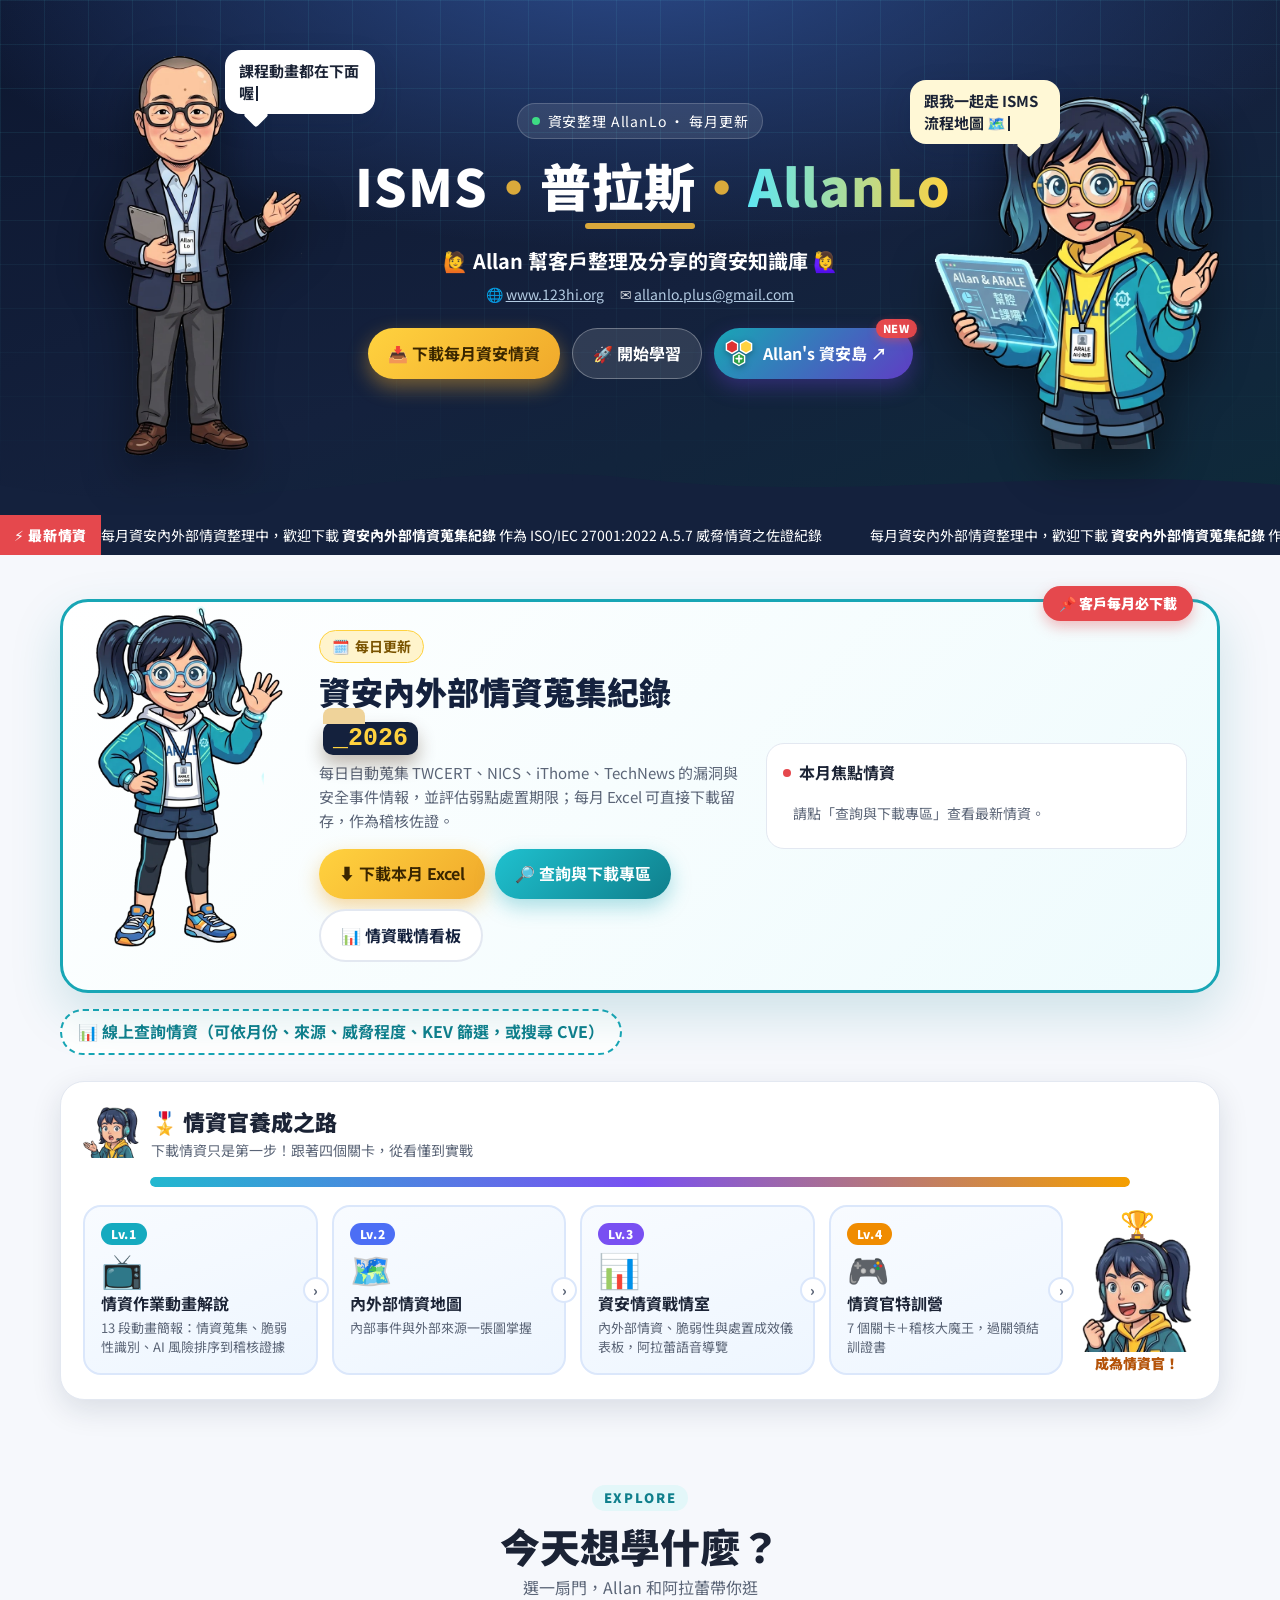
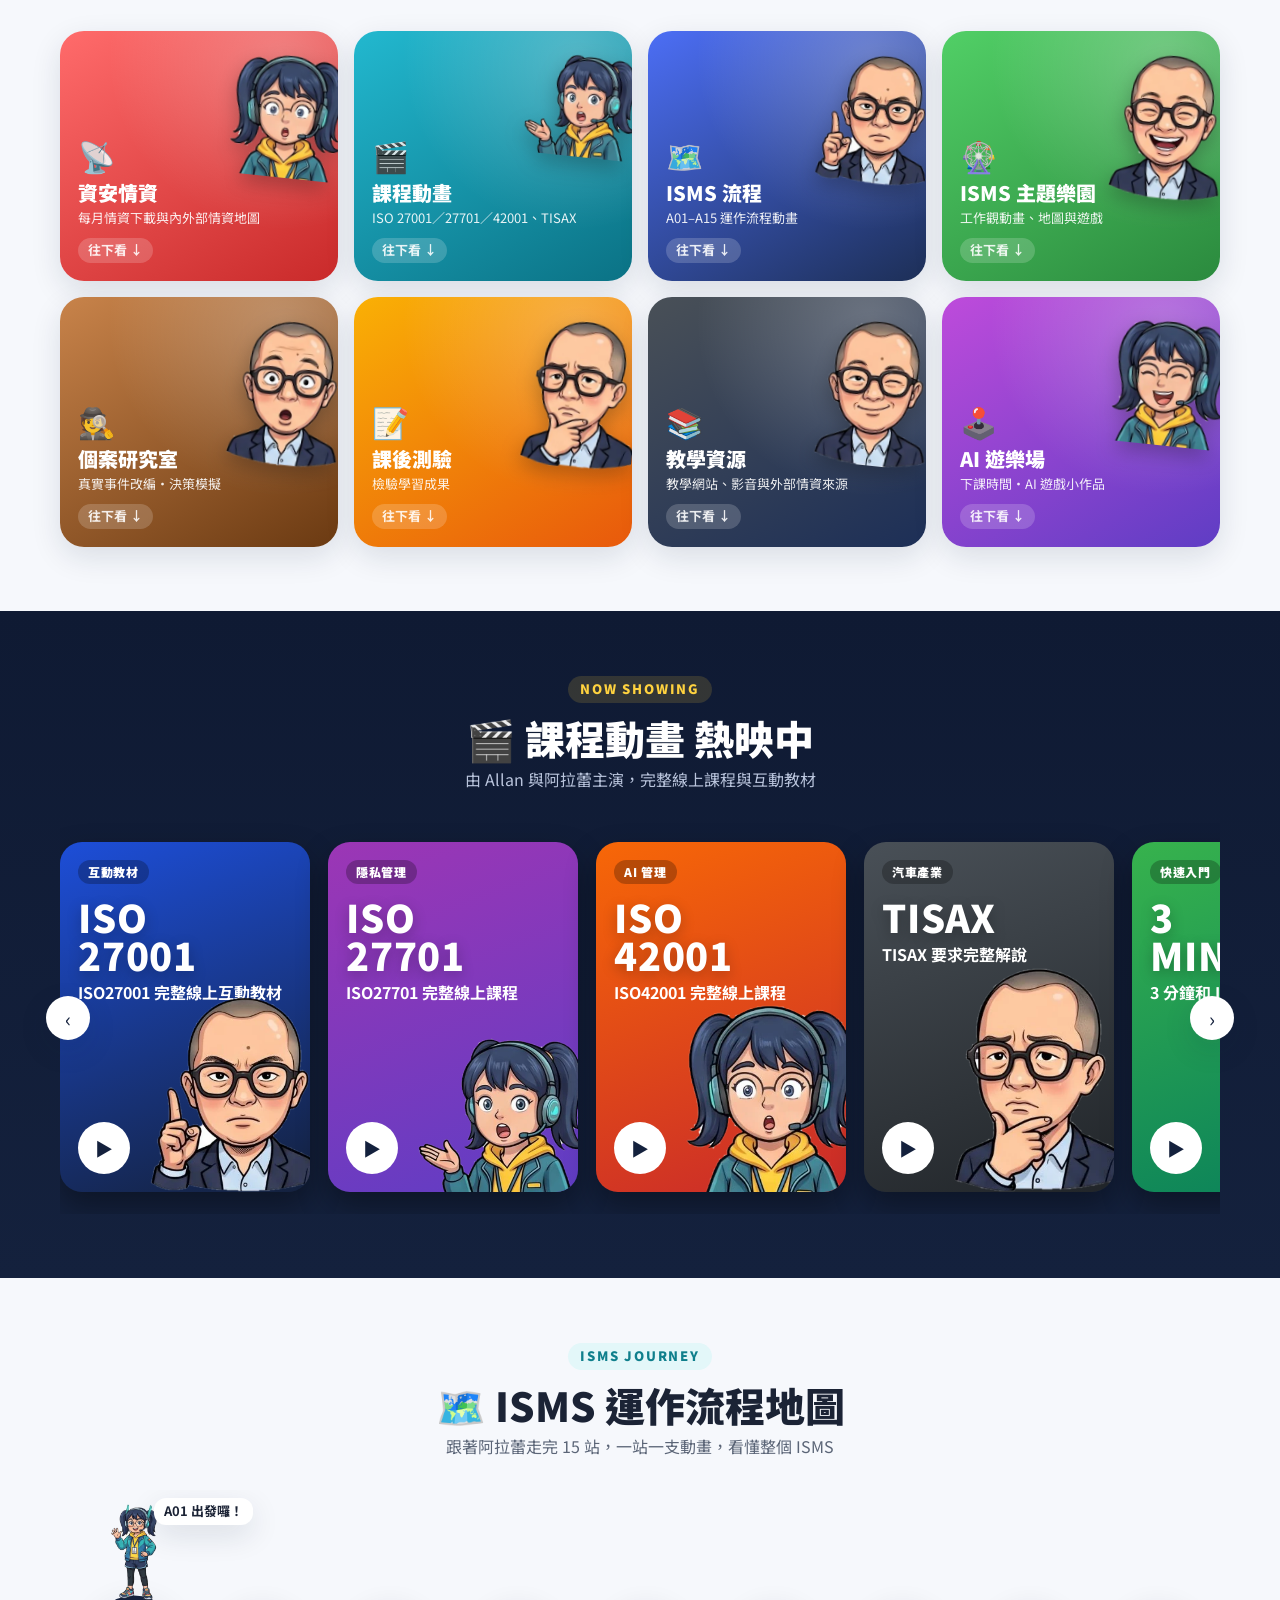
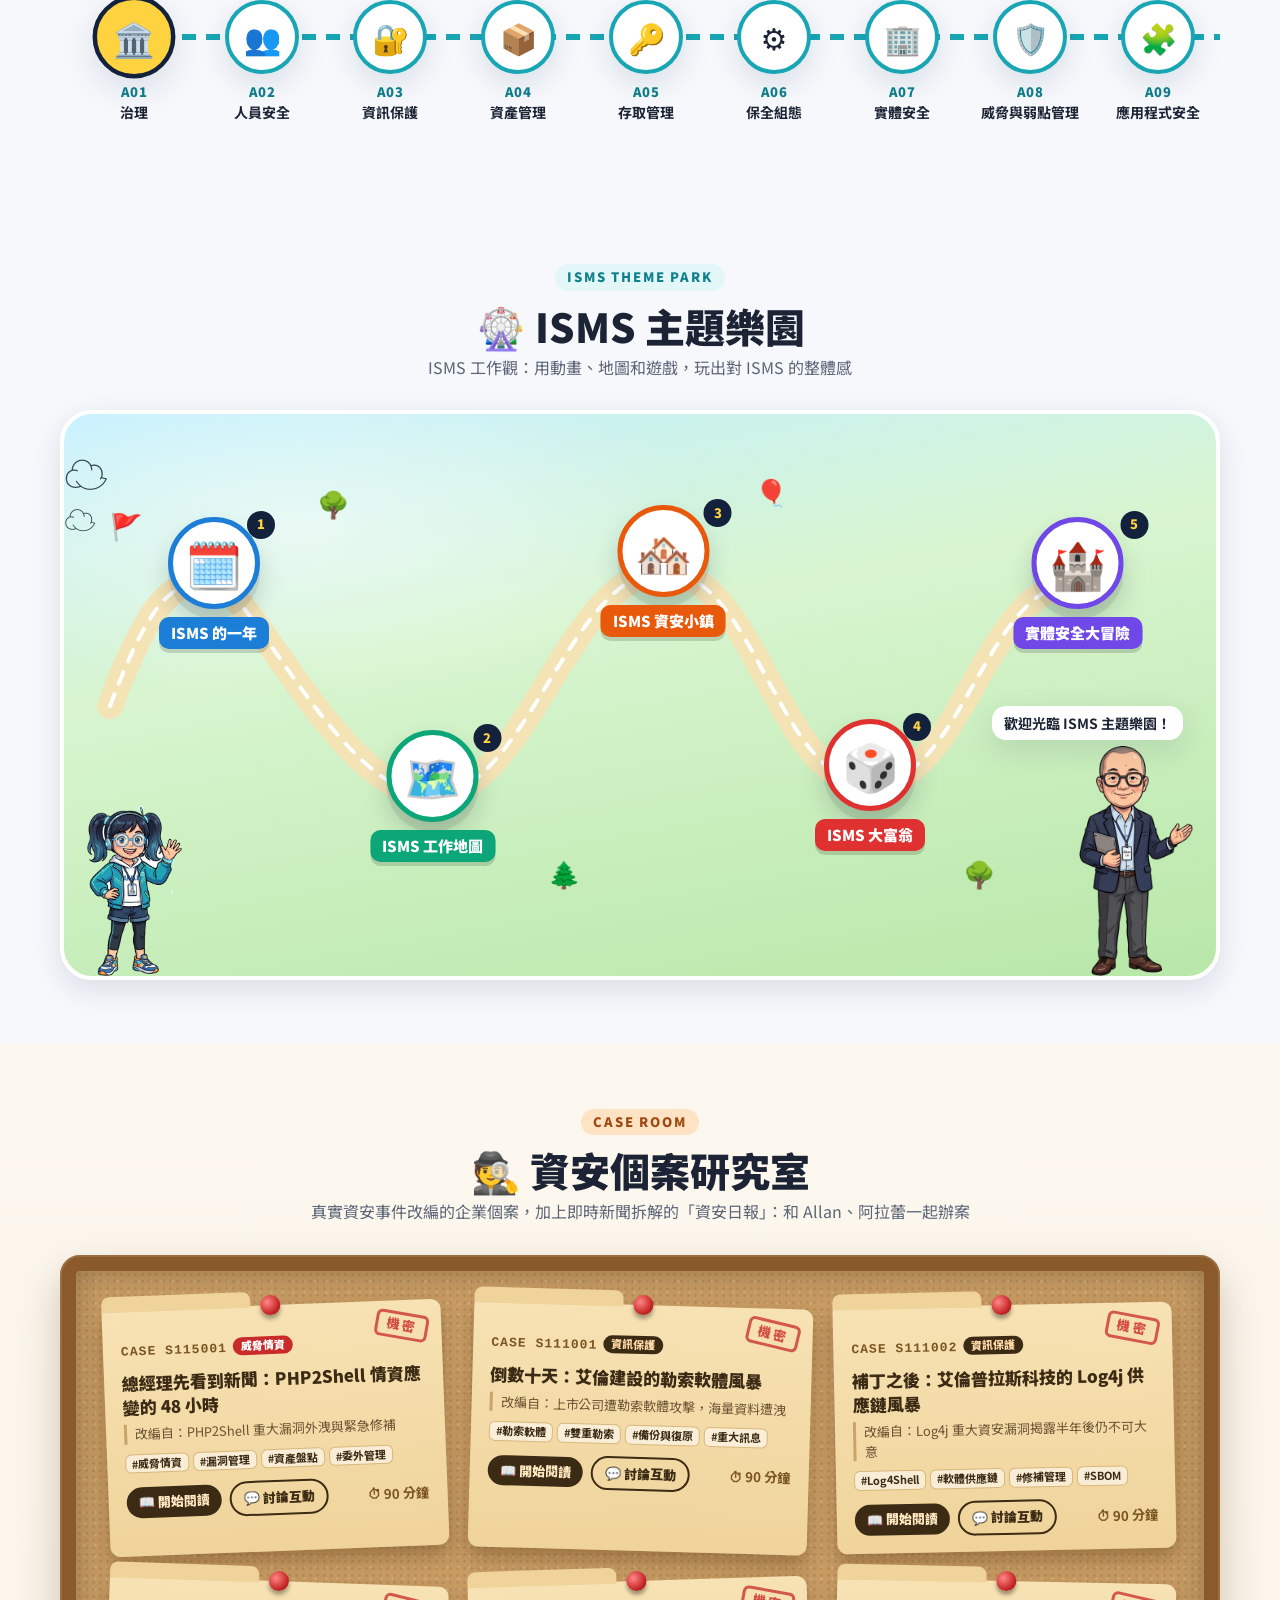
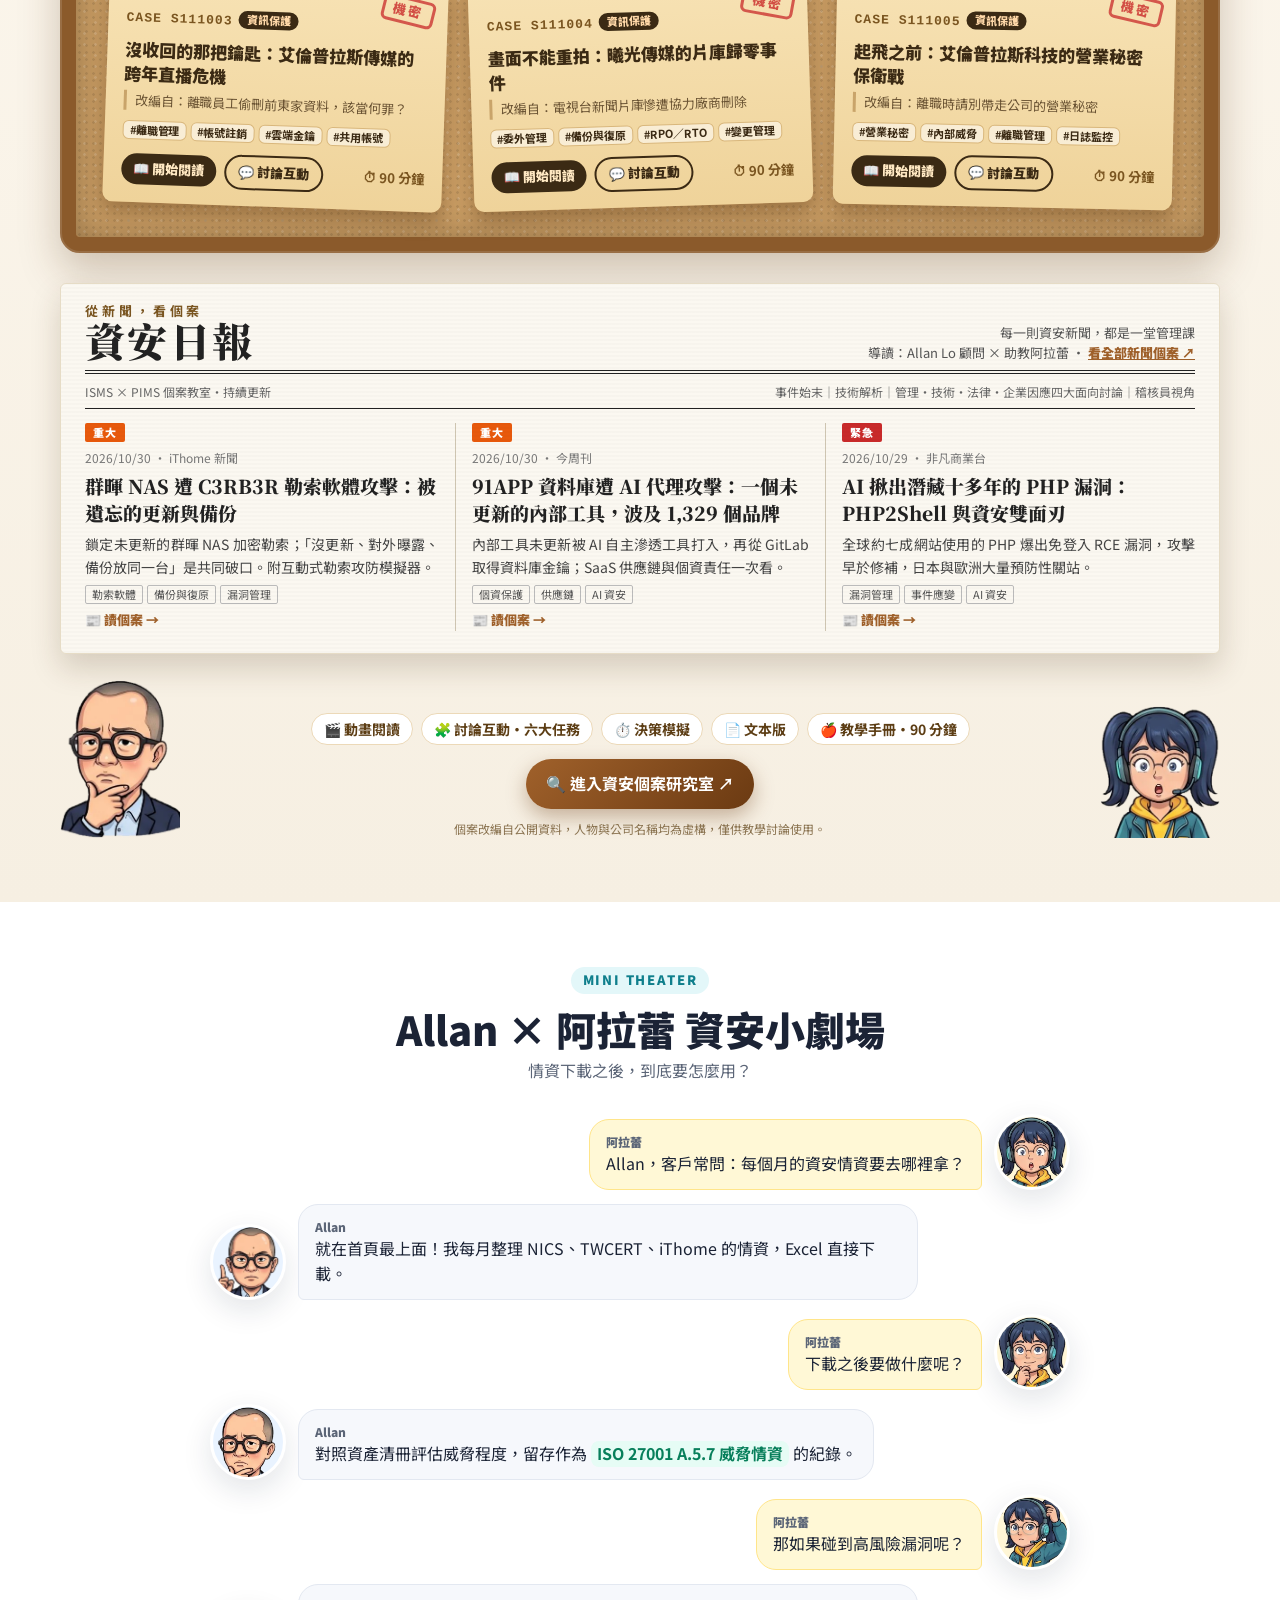
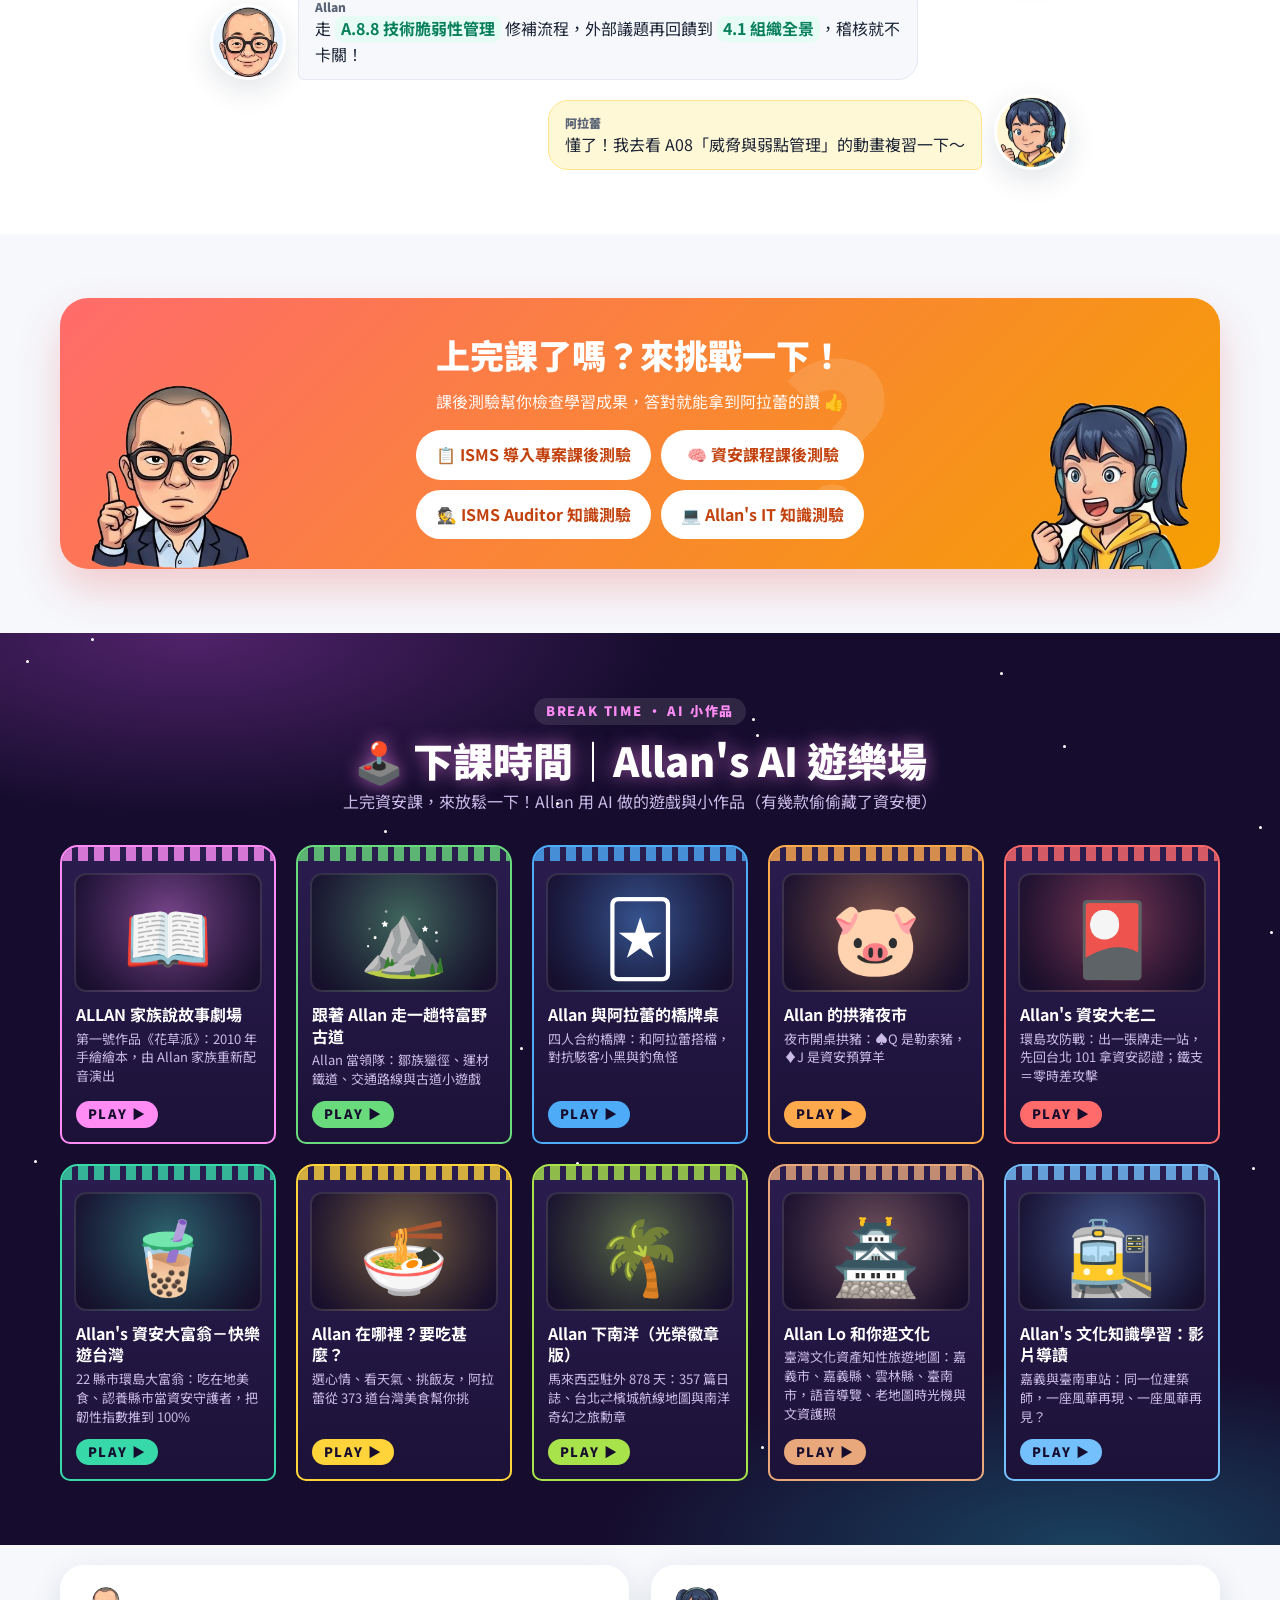
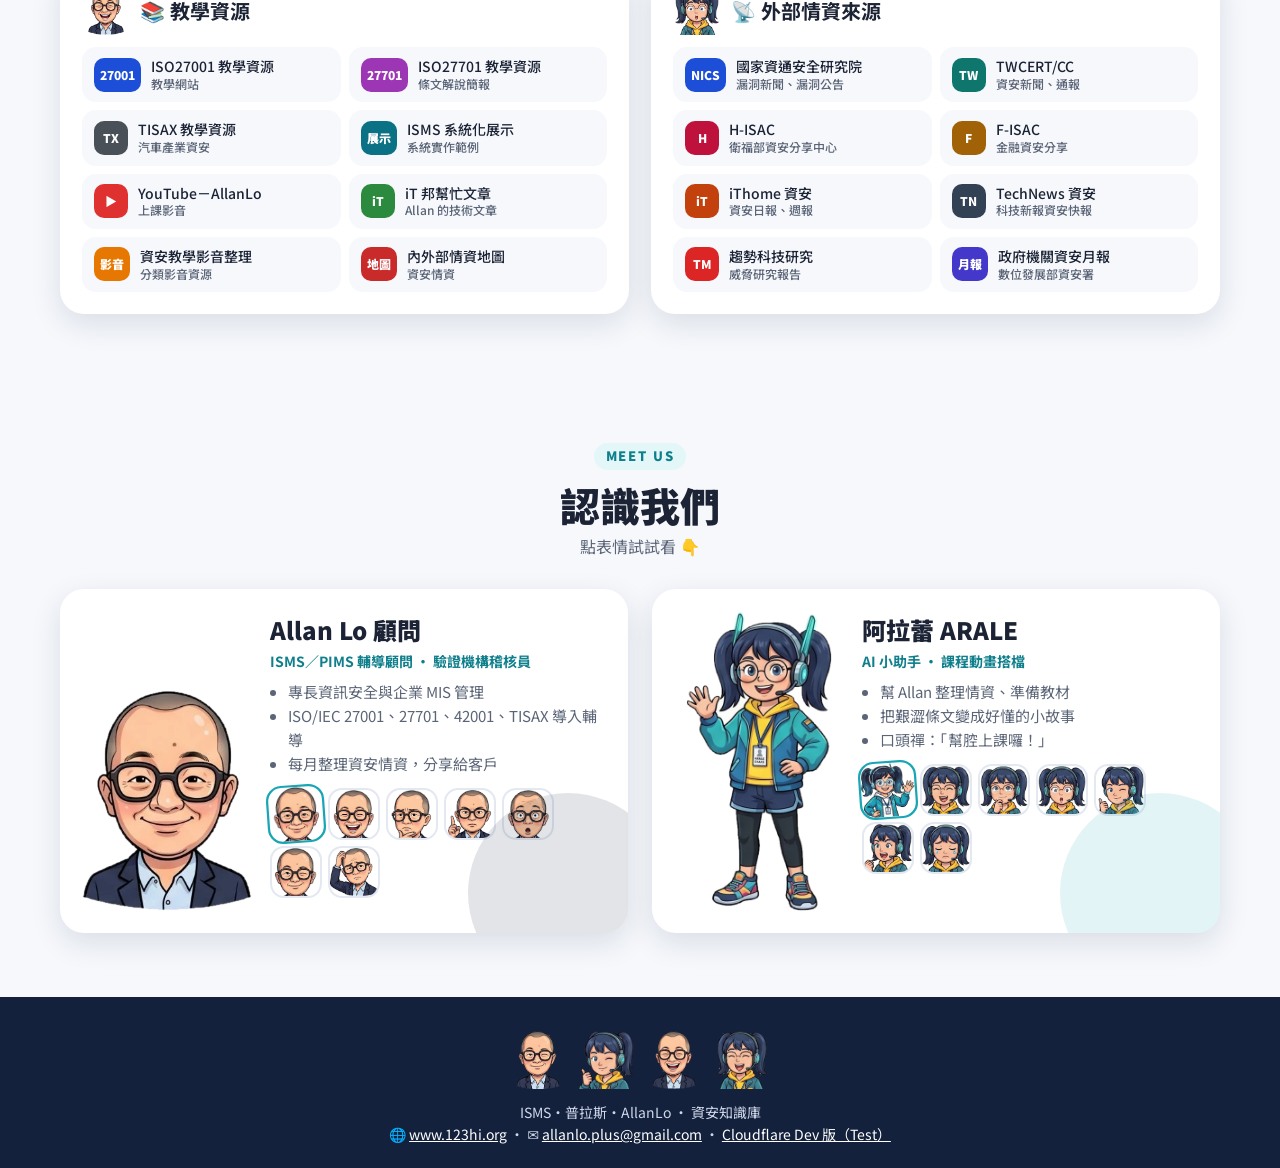
==== index.html @ 0c15dd96 "Switch the main intel download to the current month on the 16th Co-Authored-By: Claude Fable 5.2 <no" ====
<!doctype html>
<html lang="zh-Hant-TW">
<head>
<meta charset="utf-8">
<meta name="viewport" content="width=device-width, initial-scale=1">
<title>ISMS·普拉斯·AllanLo</title>
<meta name="description" content="Allan 幫客戶整理及分享的資安知識庫：每月資安內外部情資、課程動畫、課後測驗與教學資源。">
<base target="_blank">
<link rel="preconnect" href="https://fonts.googleapis.com">
<link rel="preconnect" href="https://fonts.gstatic.com" crossorigin>
<link href="https://fonts.googleapis.com/css2?family=Noto+Sans+TC:wght@400;500;700;900&family=Noto+Serif+TC:wght@700;900&display=swap" rel="stylesheet">
<style>
:root{
  --navy:#14213d; --navy-2:#1d2f57; --ink:#1b2335; --muted:#5b6577;
  --teal:#18a6b5; --teal-2:#0f7f8c; --cyan:#5ee6f2; --gold:#d9a93b; --yellow:#ffd23f;
  --paper:#f6f8fc; --line:#e3e8f1; --red:#e5484d; --amber:#f59f00;
  --radius:20px; --shadow:0 10px 30px rgba(20,33,61,.12);
}
*{box-sizing:border-box}
html{scroll-behavior:smooth}
body{margin:0;background:var(--paper);color:var(--ink);font-family:"Noto Sans TC",system-ui,-apple-system,"Microsoft JhengHei",sans-serif;line-height:1.6;overflow-x:hidden}
img{max-width:100%;display:block}
a{color:inherit}
button{font-family:inherit}
.wrap{max-width:1200px;margin:0 auto;padding:0 20px}
section{padding:64px 0}
.sec-head{text-align:center;margin-bottom:30px}
.sec-head .eyebrow{display:inline-block;font-weight:900;font-size:13px;letter-spacing:.14em;color:var(--teal-2);background:#e3f7f9;padding:3px 12px;border-radius:999px}
.sec-head h2{margin:10px 0 4px;font-size:clamp(26px,3.4vw,40px);font-weight:900;line-height:1.25}
.sec-head p{margin:0;color:var(--muted)}

/* ============ HERO ============ */
.hero{position:relative;overflow:hidden;color:#fff;padding:56px 0 0;background:radial-gradient(1200px 500px at 50% -10%,#2b4a8a 0%,transparent 60%),linear-gradient(160deg,#0d1730 0%,#14213d 55%,#0e2a3a 100%)}
.grid-bg{position:absolute;inset:0;background-image:linear-gradient(rgba(94,230,242,.08) 1px,transparent 1px),linear-gradient(90deg,rgba(94,230,242,.08) 1px,transparent 1px);background-size:44px 44px;mask-image:linear-gradient(to bottom,#000 30%,transparent 95%);animation:gridmove 18s linear infinite}
@keyframes gridmove{to{background-position:44px 44px,44px 44px}}
.floaties span{position:absolute;font-size:22px;opacity:.35;animation:drift linear infinite}
@keyframes drift{0%{transform:translateY(40px) rotate(0)}100%{transform:translateY(-520px) rotate(200deg);opacity:0}}
.hero-inner{position:relative;display:grid;grid-template-columns:1fr minmax(0,2fr) 1fr;align-items:end;gap:10px}
.hero-title{text-align:center;align-self:center;padding:10px 0 40px}
.kicker{display:inline-flex;align-items:center;gap:8px;background:rgba(255,255,255,.1);border:1px solid rgba(255,255,255,.18);padding:6px 14px;border-radius:999px;font-size:14px;letter-spacing:.06em}
.kicker .dot{width:8px;height:8px;border-radius:50%;background:#3ddc84;box-shadow:0 0 0 0 rgba(61,220,132,.7);animation:ping 1.8s infinite}
@keyframes ping{70%{box-shadow:0 0 0 10px rgba(61,220,132,0)}100%{box-shadow:0 0 0 0 rgba(61,220,132,0)}}
h1{white-space:nowrap;font-size:clamp(30px,4vw,58px);line-height:1.1;margin:18px 0 10px;font-weight:900;letter-spacing:.02em}
h1 .dot{color:var(--gold)}
h1 .yr{background:linear-gradient(90deg,var(--cyan),var(--yellow),var(--cyan));background-size:200% auto;-webkit-background-clip:text;background-clip:text;color:transparent;animation:shine 4s linear infinite}
@keyframes shine{to{background-position:200% center}}
.bar{width:110px;height:6px;border-radius:6px;background:var(--gold);margin:6px auto 16px}
.sub{font-size:clamp(16px,2vw,20px);font-weight:700;margin:0 0 6px}
.contact{font-size:14px;opacity:.85;display:flex;gap:16px;justify-content:center;flex-wrap:wrap}
.contact a{color:#cfe9ff}
.hero-cta{margin-top:22px;display:flex;gap:12px;justify-content:center;flex-wrap:wrap}
.char{position:relative;display:flex;justify-content:center;cursor:pointer;-webkit-tap-highlight-color:transparent}
.char img{filter:drop-shadow(0 18px 24px rgba(0,0,0,.45));transform-origin:bottom center}
.char.allan img{width:auto;height:min(400px,58vh);max-width:100%;object-fit:contain;animation:sway 5s ease-in-out infinite}
.char.arale img{width:auto;height:min(370px,54vh);max-width:100%;object-fit:contain;animation:hop 3.2s ease-in-out infinite}
@keyframes sway{0%,100%{transform:rotate(0) translateY(0)}50%{transform:rotate(1.5deg) translateY(-6px)}}
@keyframes hop{0%,100%{transform:translateY(0)}20%{transform:translateY(-14px) rotate(-1deg)}40%{transform:translateY(0)}}
.bubble{position:absolute;top:-6px;background:#fff;color:var(--ink);font-weight:700;font-size:15px;padding:10px 14px;border-radius:16px;box-shadow:var(--shadow);min-width:150px;max-width:220px;z-index:2;line-height:1.45}
.bubble::after{content:"";position:absolute;bottom:-10px;width:18px;height:18px;background:#fff;transform:rotate(45deg);border-radius:3px}
.allan .bubble{left:58%}.allan .bubble::after{left:22px}
.arale .bubble{right:56%;background:#fff8d6}.arale .bubble::after{right:22px;background:#fff8d6}
.caret{display:inline-block;width:2px;height:1em;background:currentColor;vertical-align:-2px;margin-left:2px;animation:blink 1s steps(1) infinite}
@keyframes blink{50%{opacity:0}}
.hero-wave{display:block;width:100%;height:60px;margin-top:-1px}

/* ============ BUTTONS ============ */
.btn{display:inline-flex;align-items:center;gap:8px;padding:12px 20px;border-radius:999px;font-weight:700;text-decoration:none;border:0;cursor:pointer;font-size:16px;transition:transform .15s ease,box-shadow .15s ease}
.btn:hover{transform:translateY(-2px)}
.btn-gold{background:linear-gradient(135deg,#ffd23f,#f0a92b);color:#3a2600;box-shadow:0 8px 20px rgba(240,169,43,.45)}
.btn-ghost{background:rgba(255,255,255,.12);color:#fff;border:1px solid rgba(255,255,255,.3)}
.btn-teal{background:linear-gradient(135deg,#1fc1cf,#0f7f8c);color:#fff;box-shadow:0 8px 20px rgba(24,166,181,.35)}
.btn-white{background:#fff;color:var(--navy);border:2px solid var(--line)}
.pulse{animation:pulse 2.4s ease-in-out infinite}
@keyframes pulse{0%,100%{box-shadow:0 8px 20px rgba(240,169,43,.45),0 0 0 0 rgba(255,210,63,.6)}50%{box-shadow:0 8px 20px rgba(240,169,43,.45),0 0 0 12px rgba(255,210,63,0)}}
.btn-island{position:relative;padding:7px 18px 7px 9px;background:linear-gradient(135deg,#18a6b5,#5f3dc4);color:#fff;box-shadow:0 8px 20px rgba(95,61,196,.4)}
.btn-island svg{width:32px;height:32px;flex:none;filter:drop-shadow(0 2px 3px rgba(0,0,0,.3));animation:hop 3s ease-in-out infinite}
.btn-island .new{position:absolute;top:-9px;right:-4px;background:var(--red);color:#fff;font-size:11px;font-weight:900;letter-spacing:.06em;padding:1px 7px;border-radius:999px;box-shadow:0 3px 8px rgba(229,72,77,.45)}

/* ============ TICKER ============ */
.ticker{background:var(--navy);color:#fff;display:flex;align-items:center;overflow:hidden;font-size:14px}
.ticker .tag{flex:none;background:var(--red);padding:9px 14px;font-weight:900;letter-spacing:.05em;position:relative;z-index:1}
.ticker .track{display:flex;gap:48px;white-space:nowrap;padding:9px 0;animation:marquee 80s linear infinite}
.ticker:hover .track{animation-play-state:paused}
.ticker a{text-decoration:none;opacity:.92}.ticker a:hover{text-decoration:underline;opacity:1}
.ticker .tsrc{color:var(--yellow);font-weight:700;margin-right:6px}
@keyframes marquee{from{transform:translateX(0)}to{transform:translateX(-50%)}}

/* ============ INTEL BANNER ============ */
.intel{padding:44px 0 20px}
.intel-card{position:relative;display:grid;grid-template-columns:200px 1fr 1fr;gap:26px;align-items:center;background:linear-gradient(135deg,#fff 0%,#eefbfd 100%);border:3px solid var(--teal);border-radius:28px;box-shadow:0 20px 50px rgba(15,127,140,.18);padding:28px 30px}
.intel-card .ribbon{position:absolute;top:-16px;right:24px;background:var(--red);color:#fff;font-weight:900;padding:6px 16px;border-radius:999px;font-size:14px;box-shadow:0 6px 14px rgba(229,72,77,.35);animation:wiggle 3s ease-in-out infinite}
@keyframes wiggle{0%,90%,100%{transform:rotate(0)}93%{transform:rotate(-4deg)}96%{transform:rotate(4deg)}}
.intel-card .mascot{width:190px;margin:-70px 0 -30px;animation:hop 3.2s ease-in-out infinite}
.month-pill{display:inline-flex;align-items:center;gap:6px;background:#fff4cc;color:#7a5300;border:1px solid #ffd23f;padding:4px 12px;border-radius:999px;font-weight:700;font-size:14px}
.intel-card h2{margin:8px 0 6px;font-size:clamp(22px,2.6vw,32px);font-weight:900;color:var(--navy);line-height:1.25}
.intel-card h2 .file{display:inline-block;background:var(--navy);color:var(--yellow);padding:1px 10px;border-radius:10px;font-family:ui-monospace,Consolas,monospace;font-size:.78em;margin-left:4px}
.intel-card .lead{color:var(--muted);margin:0 0 16px;font-size:15px}
.intel-actions{display:flex;gap:10px;flex-wrap:wrap}
.intel-actions .btn[hidden],.month-pill[hidden]{display:none}
.month-pill.hot{background:#ffe3e3;border-color:#ffa8a8;color:#c92a2a;margin-top:4px}
.focus .bd{display:inline-block;font-size:11px;font-weight:900;border-radius:4px;padding:0 5px;margin-left:4px;background:#ffe3e3;color:#c92a2a}
.focus .bd.kev{background:#c92a2a;color:#fff}
.focus{background:#fff;border:1px solid var(--line);border-radius:18px;padding:16px}
.focus h3{margin:0 0 8px;font-size:16px;display:flex;align-items:center;gap:8px}
.focus h3 .live{width:8px;height:8px;border-radius:50%;background:var(--red);animation:ping 1.8s infinite;box-shadow:0 0 0 0 rgba(229,72,77,.6)}
.focus a{display:block;padding:8px 10px;border-radius:10px;text-decoration:none;font-size:14px;line-height:1.45;transition:background .15s ease}
.focus a:hover{background:#e7f8fa}
.focus a small{display:block;color:var(--muted);font-size:12px}
.focus .ph{color:var(--muted);font-size:14px;padding:8px 10px}
.viewer{margin-top:16px}
.viewer summary{list-style:none;cursor:pointer;display:inline-flex;align-items:center;gap:8px;font-weight:700;color:var(--teal-2);padding:8px 16px;border-radius:999px;background:#fff;border:2px dashed var(--teal)}
.viewer summary::-webkit-details-marker{display:none}
.viewer[open] summary{border-style:solid}
.viewer iframe{display:block;width:100%;height:760px;border:0;margin-top:14px;border-radius:16px;background:#fff;box-shadow:var(--shadow)}

/* ============ PORTALS ============ */
.portals{display:grid;grid-template-columns:repeat(4,1fr);gap:16px}
.portal{position:relative;display:flex;flex-direction:column;justify-content:flex-end;min-height:250px;padding:18px;border-radius:24px;color:#fff;text-decoration:none;overflow:hidden;background:var(--bg);box-shadow:var(--shadow);transition:transform .25s cubic-bezier(.2,.8,.2,1)}
.portal::before{content:"";position:absolute;inset:0;background:radial-gradient(circle at 80% 10%,rgba(255,255,255,.25),transparent 55%)}
.portal img{position:absolute;right:-6px;top:8px;width:112px;transform:translateY(16px) rotate(6deg);transition:transform .3s cubic-bezier(.2,.8,.2,1);filter:drop-shadow(0 8px 10px rgba(0,0,0,.25))}
.portal:hover{transform:translateY(-8px)}
.portal:hover img{transform:translateY(-6px) rotate(-4deg) scale(1.08)}
.portal .emo{position:relative;font-size:30px}
.portal b{position:relative;font-size:20px;font-weight:900}
.portal span{position:relative;font-size:13px;opacity:.9;line-height:1.45}
.portal .go{position:relative;margin-top:10px;font-size:13px;font-weight:700;background:rgba(255,255,255,.2);border-radius:999px;padding:3px 10px;align-self:flex-start}

/* ============ COURSES (posters) ============ */
.courses{background:linear-gradient(180deg,#0f1a33,#14213d);color:#fff}
.courses .sec-head .eyebrow{background:rgba(255,210,63,.15);color:var(--yellow)}
.courses .sec-head p{color:#b9c4dc}
.rail-wrap{position:relative}
.rail{display:grid;grid-auto-flow:column;grid-auto-columns:250px;gap:18px;overflow-x:auto;scroll-snap-type:x mandatory;padding:20px 4px 22px;scrollbar-width:thin;scrollbar-color:#3b4f7a transparent}
.poster{position:relative;scroll-snap-align:start;height:350px;border-radius:22px;overflow:hidden;text-decoration:none;color:#fff;background:var(--bg);box-shadow:0 14px 30px rgba(0,0,0,.35);display:flex;flex-direction:column;padding:18px;transition:transform .25s ease}
.poster:hover{transform:translateY(-8px) rotate(-.6deg)}
.poster .badge{align-self:flex-start;font-size:12px;font-weight:900;background:rgba(0,0,0,.25);padding:2px 10px;border-radius:999px;letter-spacing:.06em}
.poster .big{font-size:38px;font-weight:900;line-height:1;margin-top:14px;letter-spacing:.02em;text-shadow:0 4px 14px rgba(0,0,0,.25)}
.poster .name{font-weight:700;margin-top:8px;font-size:16px;line-height:1.35}
.poster img{position:absolute;right:-10px;bottom:0;width:170px;transition:transform .3s ease}
.poster:hover img{transform:scale(1.06) translateY(-4px)}
.poster .play{position:absolute;left:18px;bottom:18px;width:52px;height:52px;border-radius:50%;background:#fff;color:var(--navy);display:grid;place-items:center;font-size:18px;box-shadow:0 0 0 0 rgba(255,255,255,.6);animation:playping 2.4s infinite}
@keyframes playping{70%{box-shadow:0 0 0 14px rgba(255,255,255,0)}100%{box-shadow:0 0 0 0 rgba(255,255,255,0)}}
.rail-btn{position:absolute;top:50%;transform:translateY(-50%);width:44px;height:44px;border-radius:50%;border:0;background:#fff;color:var(--navy);font-size:20px;cursor:pointer;box-shadow:var(--shadow);z-index:2}
.rail-btn.l{left:-14px}.rail-btn.r{right:-14px}

/* ============ JOURNEY (A01–A15) ============ */
.journey{position:relative;overflow-x:auto;padding:110px 10px 14px;scrollbar-width:thin}
.road{position:relative;display:grid;grid-template-columns:repeat(15,128px);gap:0;min-width:max-content}
.road::before{content:"";position:absolute;left:64px;right:64px;top:34px;height:6px;border-radius:6px;background:repeating-linear-gradient(90deg,var(--teal) 0 14px,transparent 14px 24px);animation:dash 1.2s linear infinite}
@keyframes dash{to{background-position:24px 0}}
.st{position:relative;display:flex;flex-direction:column;align-items:center;text-align:center;text-decoration:none;padding:0 6px}
.st .node{width:74px;height:74px;border-radius:50%;background:#fff;border:4px solid var(--teal);display:grid;place-items:center;font-size:30px;box-shadow:var(--shadow);transition:transform .2s ease,background .2s ease,border-color .2s ease;position:relative;z-index:1}
.st small{margin-top:8px;font-weight:900;color:var(--teal-2);font-size:13px;letter-spacing:.05em}
.st b{font-size:14px;line-height:1.3}
.st.on .node,.st:hover .node{transform:scale(1.12);background:var(--yellow);border-color:var(--navy)}
.walker{position:absolute;top:-96px;left:0;width:128px;display:flex;justify-content:center;transition:transform .6s cubic-bezier(.4,1.4,.5,1);pointer-events:none;z-index:2}
.walker img{height:96px;width:auto;animation:hop 1.2s ease-in-out infinite}
.walker .say{position:absolute;top:-6px;left:84px;white-space:nowrap;background:#fff;border-radius:12px;padding:3px 10px;font-size:13px;font-weight:700;box-shadow:var(--shadow)}

/* ============ 情資官養成之路 ============ */
.lvup{margin-top:26px;background:#fff;border-radius:24px;box-shadow:var(--shadow);padding:22px 22px 24px;border:1px solid var(--line)}
.lvup-head{display:flex;align-items:center;gap:12px;margin-bottom:16px}
.lvup-head img{width:56px;height:56px;object-fit:contain}
.lvup-head h3{margin:0;font-size:22px;font-weight:900}
.lvup-head p{margin:0;color:var(--muted);font-size:14px}
.xp{position:relative;height:10px;border-radius:10px;background:#e9eef6;margin:0 6% 18px;overflow:hidden}
.xp i{position:absolute;inset:0 auto 0 0;width:0;background:linear-gradient(90deg,#22b8cf,#7950f2,#f59f00);border-radius:10px;transition:width 2.2s cubic-bezier(.2,.8,.2,1)}
.lvup.in .xp i{width:100%}
.lvs{display:grid;grid-template-columns:repeat(4,1fr) 120px;gap:14px;align-items:stretch}
.lv{position:relative;display:flex;flex-direction:column;gap:4px;padding:16px;border-radius:18px;text-decoration:none;background:linear-gradient(160deg,#f8fbff,#eef6ff);border:2px solid #dbe7fb;transition:transform .2s ease,box-shadow .2s ease,border-color .2s ease;opacity:0;transform:translateY(14px)}
.lvup.in .lv{opacity:1;transform:none;transition:opacity .5s ease var(--d),transform .5s cubic-bezier(.2,1.4,.4,1) var(--d)}
.lvup.in .lv:hover{transform:translateY(-6px);box-shadow:var(--shadow);border-color:var(--c);transition-delay:0s}
.lv .badge{align-self:flex-start;font-size:12px;font-weight:900;color:#fff;background:var(--c);padding:1px 10px;border-radius:999px;letter-spacing:.06em}
.lv .ic{font-size:34px;line-height:1.2}
.lv b{font-size:16px;line-height:1.35}
.lv small{color:var(--muted);font-size:13px;line-height:1.45}
.lv::after{content:"›";position:absolute;right:-13px;top:50%;transform:translateY(-50%);width:22px;height:22px;border-radius:50%;background:#fff;border:2px solid #dbe7fb;color:var(--muted);display:grid;place-items:center;font-weight:900;z-index:1;font-size:14px;line-height:1}
.trophy{display:flex;flex-direction:column;align-items:center;justify-content:flex-end;text-align:center;font-weight:900;font-size:14px;color:#b45309}
.trophy img{width:110px;animation:hop 2.6s ease-in-out infinite}
.trophy span{font-size:28px;line-height:1}

/* ============ ISMS 主題樂園 ============ */
.park-map{position:relative;aspect-ratio:1100/540;border-radius:32px;overflow:hidden;background:radial-gradient(60% 50% at 20% 20%,rgba(255,255,255,.55),transparent 60%),linear-gradient(170deg,#c3f0ff 0%,#d8f5d0 38%,#b8e7a8 100%);box-shadow:var(--shadow);border:4px solid #fff}
.park-map .road{position:absolute;inset:0;width:100%;height:100%}
.park-map .road path{fill:none;stroke-linecap:round;vector-effect:non-scaling-stroke}
.park-map .road .base{stroke:#f3e3b5;stroke-width:26}
.park-map .road .dash{stroke:#fff;stroke-width:4;stroke-dasharray:12 12;animation:roaddash 1.4s linear infinite}
@keyframes roaddash{to{stroke-dashoffset:-24}}
.cloud{position:absolute;font-size:44px;opacity:.85;animation:cloud linear infinite;pointer-events:none}
@keyframes cloud{from{transform:translateX(-120px)}to{transform:translateX(1300px)}}
.deco{position:absolute;font-size:26px;pointer-events:none}
.pin{position:absolute;transform:translate(-50%,-50%);display:flex;flex-direction:column;align-items:center;text-decoration:none;z-index:2}
.pin .bld{width:92px;height:92px;border-radius:50%;display:grid;place-items:center;font-size:46px;background:#fff;border:5px solid var(--c);box-shadow:0 10px 0 rgba(0,0,0,.08),0 14px 24px rgba(20,33,61,.18);animation:bob 3s ease-in-out infinite;animation-delay:var(--d);transition:transform .2s ease}
@keyframes bob{0%,100%{transform:translateY(0)}50%{transform:translateY(-8px)}}
.pin .sign{margin-top:8px;background:var(--c);color:#fff;font-weight:900;font-size:15px;padding:4px 12px;border-radius:10px;white-space:nowrap;box-shadow:0 4px 0 rgba(0,0,0,.15)}
.pin .no{position:absolute;top:-6px;right:-6px;width:28px;height:28px;border-radius:50%;background:var(--navy);color:var(--yellow);font-weight:900;font-size:13px;display:grid;place-items:center;z-index:1}
.pin .tip{position:absolute;bottom:calc(100% + 10px);left:50%;width:220px;transform:translate(-50%,8px) scale(.95);opacity:0;pointer-events:none;background:#fff;border-radius:16px;padding:12px 14px;box-shadow:var(--shadow);font-size:14px;color:var(--ink);transition:opacity .2s ease,transform .2s ease;text-align:left}
.pin .tip b{display:block;color:var(--c)}
.pin .tip em{display:inline-block;margin-top:6px;font-style:normal;font-weight:900;color:var(--c)}
.pin:hover .bld,.pin:focus-visible .bld{transform:scale(1.12) rotate(-4deg);animation-play-state:paused}
.pin:hover .tip,.pin:focus-visible .tip{opacity:1;transform:translate(-50%,0) scale(1)}
.guide{position:absolute;right:2%;bottom:0;display:flex;align-items:flex-end;pointer-events:none;z-index:1}
.guide img{height:230px;width:auto;animation:sway 5s ease-in-out infinite}
.guide .gb{position:absolute;right:10px;top:-40px;background:#fff;border-radius:14px;padding:6px 12px;font-weight:700;font-size:14px;white-space:nowrap;box-shadow:var(--shadow)}
.park-kid{position:absolute;left:2%;bottom:0;height:170px;width:auto;animation:hop 2.8s ease-in-out infinite;pointer-events:none;z-index:1}
.park-list{display:none}
@media (max-width:1240px){.guide .gb{display:none}}

.park-list a{display:flex;align-items:center;gap:14px;padding:14px;border-radius:18px;background:#fff;box-shadow:var(--shadow);text-decoration:none;border-left:6px solid var(--c);transition:transform .2s ease}
.park-list a:hover{transform:translateX(4px)}
.park-list .bld{flex:none;width:58px;height:58px;border-radius:50%;display:grid;place-items:center;font-size:30px;background:#f6f8fc;border:3px solid var(--c);animation:bob 3s ease-in-out infinite;animation-delay:var(--d)}
.park-list b{display:block;font-size:16px}.park-list small{color:var(--muted);font-size:13px}
/* ============ AI 遊樂場（下課時間） ============ */
.arcade{position:relative;overflow:hidden;color:#fff;background:radial-gradient(800px 300px at 15% 0%,rgba(190,75,219,.35),transparent 60%),radial-gradient(800px 300px at 85% 100%,rgba(34,184,207,.3),transparent 60%),#160d2e}
.arcade .sec-head .eyebrow{background:rgba(255,255,255,.1);color:#ff8cf5}
.arcade .sec-head h2{text-shadow:0 0 18px rgba(255,140,245,.6)}
.arcade .sec-head p{color:#cbbbe8}
.stars span{position:absolute;width:3px;height:3px;background:#fff;border-radius:50%;animation:twinkle 2.4s ease-in-out infinite}
@keyframes twinkle{50%{opacity:.15}}
.carts{position:relative;display:flex;flex-wrap:wrap;justify-content:center;gap:20px}
.carts .cart{flex:0 1 calc((100% - 80px) / 5)}
.cart{position:relative;display:flex;flex-direction:column;text-decoration:none;color:#fff;border-radius:18px 18px 10px 10px;background:linear-gradient(180deg,#2a1d4f,#1c1238);border:2px solid var(--c);box-shadow:0 0 0 rgba(0,0,0,0);transition:transform .25s cubic-bezier(.2,.8,.2,1),box-shadow .25s ease;overflow:hidden}
.cart::before{content:"";height:14px;background:repeating-linear-gradient(90deg,var(--c) 0 10px,transparent 10px 16px);opacity:.8}
.cart:hover{transform:translateY(-10px) rotate(-1.5deg);box-shadow:0 0 24px var(--c),0 0 4px var(--c) inset}
.cart .scr{margin:12px;border-radius:12px;aspect-ratio:16/7;display:grid;place-items:center;font-size:clamp(48px,6vw,72px);background:radial-gradient(circle at 50% 40%,color-mix(in srgb,var(--c) 40%,transparent),rgba(0,0,0,.35));border:2px solid rgba(255,255,255,.12)}
.cart:hover .scr{animation:wob .5s ease}
@keyframes wob{30%{transform:scale(1.06) rotate(-3deg)}60%{transform:scale(.98) rotate(2deg)}}
.cart b{padding:0 14px;font-size:16px;line-height:1.35}
.cart small{padding:4px 14px 0;color:#cbbbe8;font-size:13px;line-height:1.45;flex:1}
.cart .play2{margin:12px 14px 14px;align-self:flex-start;font-weight:900;font-size:13px;letter-spacing:.1em;color:#160d2e;background:var(--c);padding:3px 12px;border-radius:999px}

/* ============ 資安個案研究室（辦案牆） ============ */
.cases-sec{background:linear-gradient(180deg,#fdf8ef,#f6efe2)}
.cases-sec .sec-head .eyebrow{background:#fde2c4;color:#9c4a11}
.board{position:relative;padding:34px 30px 30px;border-radius:20px;border:16px solid #8b5a2b;box-shadow:inset 0 0 30px rgba(0,0,0,.25),0 18px 40px rgba(80,45,10,.25);background-color:#c79b62;background-image:radial-gradient(rgba(0,0,0,.09) 1px,transparent 1.6px),radial-gradient(rgba(255,255,255,.14) 1px,transparent 1.6px);background-size:7px 7px,11px 11px;background-position:0 0,3px 5px}
.board::before{content:"";position:absolute;inset:-16px;border-radius:20px;pointer-events:none;box-shadow:inset 0 0 0 2px rgba(255,255,255,.12)}
.files{display:grid;grid-template-columns:repeat(3,1fr);gap:30px 26px}
.file{position:relative;padding:26px 18px 16px;background:linear-gradient(180deg,#f7e2b4,#efd39a);border-radius:4px 10px 10px 10px;box-shadow:0 10px 18px rgba(60,30,0,.3);transform:rotate(var(--r));transition:transform .3s cubic-bezier(.2,.8,.2,1),box-shadow .3s ease;color:#3b2a14}
.file::before{content:"";position:absolute;left:0;top:-14px;width:44%;height:16px;background:#efd39a;border-radius:8px 8px 0 0}
.file:hover{transform:rotate(0) translateY(-8px) scale(1.03);box-shadow:0 22px 34px rgba(60,30,0,.35);z-index:2}
.file .tack{position:absolute;top:-10px;left:50%;width:20px;height:20px;border-radius:50%;transform:translateX(-50%);background:radial-gradient(circle at 35% 35%,#ff8787,#c92a2a 60%,#7a1010);box-shadow:0 4px 4px rgba(0,0,0,.35);z-index:1}
.file .no{font-family:ui-monospace,Consolas,monospace;font-weight:900;font-size:13px;letter-spacing:.08em;color:#7a5520}
.file .cat{display:inline-block;margin-left:6px;font-size:11px;font-weight:900;padding:0 8px;border-radius:999px;background:#3b2a14;color:#ffd8a8;vertical-align:1px}
.file .cat.ti{background:#c92a2a;color:#fff}
.file .stamp{position:absolute;top:12px;right:12px;transform:rotate(12deg);border:3px solid rgba(201,42,42,.75);color:rgba(201,42,42,.8);font-weight:900;font-size:13px;padding:0 8px;border-radius:6px;letter-spacing:.2em}
.file h3{margin:8px 0 6px;font-size:17px;line-height:1.4;font-weight:900}
.file .origin{margin:0 0 10px;font-size:13px;line-height:1.5;color:#6b5434;border-left:3px solid #c9a46a;padding-left:8px}
.file .tags{display:flex;flex-wrap:wrap;gap:4px;margin-bottom:12px}
.file .tags span{font-size:11px;font-weight:700;background:rgba(255,255,255,.55);border:1px solid #d9b77c;border-radius:6px;padding:0 6px}
.file .acts{display:flex;gap:8px;align-items:center;flex-wrap:wrap}
.file .acts a{font-size:13px;font-weight:900;text-decoration:none;padding:5px 12px;border-radius:999px;background:#3b2a14;color:#ffe8c2;transition:transform .15s ease}
.file .acts a.alt{background:transparent;color:#3b2a14;border:2px solid #3b2a14}
.file .acts a:hover{transform:translateY(-2px)}
.file .acts small{margin-left:auto;font-weight:700;color:#7a5520}
.case-foot{display:grid;grid-template-columns:120px 1fr 120px;align-items:end;gap:16px;margin-top:26px}
.case-foot img{width:120px;animation:hop 3s ease-in-out infinite}
.case-foot .mid{text-align:center}
.modes{display:flex;flex-wrap:wrap;gap:8px;justify-content:center;margin-bottom:14px}
.modes span{background:#fff;border:1px solid #ecd9b8;border-radius:999px;padding:4px 12px;font-size:14px;font-weight:700;color:#5c3d14}
.case-foot .btn{background:linear-gradient(135deg,#a0612b,#6b3a12);color:#fff;box-shadow:0 8px 20px rgba(107,58,18,.35)}
.case-foot .note{margin:10px 0 0;font-size:12px;color:#8a7350}

/* ============ 從新聞．看個案（資安日報） ============ */
.paper{margin-top:30px;background:#fbf8f1;color:#222;border-radius:6px;padding:20px 24px 22px;box-shadow:0 14px 30px rgba(60,40,10,.18);border:1px solid #e6dcc6;position:relative;transform:rotate(-.3deg)}
.paper::after{content:"";position:absolute;inset:0;pointer-events:none;border-radius:6px;background:repeating-linear-gradient(0deg,rgba(0,0,0,.015) 0 2px,transparent 2px 4px)}
.mast{display:flex;align-items:flex-end;justify-content:space-between;gap:12px;flex-wrap:wrap;border-bottom:4px double #222;padding-bottom:8px;margin-bottom:6px}
.mast h3{margin:0;font-family:"Noto Serif TC",serif;font-weight:900;font-size:clamp(26px,3.6vw,40px);letter-spacing:.06em;line-height:1.1}
.mast h3 small{display:block;font-family:"Noto Sans TC",sans-serif;font-size:13px;letter-spacing:.3em;font-weight:700;color:#7a5520}
.mast .ed{font-size:13px;color:#555;text-align:right;line-height:1.5}
.mast .ed a{font-weight:900;color:#a0612b}
.dateline{display:flex;justify-content:space-between;font-size:12px;color:#666;border-bottom:1px solid #222;padding:2px 0 6px;margin-bottom:14px;flex-wrap:wrap;gap:6px}
.cols{display:grid;grid-template-columns:repeat(3,1fr)}
.clip{position:relative;padding:0 16px;text-decoration:none;color:inherit;display:flex;flex-direction:column;gap:6px;transition:transform .2s ease}
.clip+.clip{border-left:1px solid #cfc6b2}
.clip:first-child{padding-left:0}.clip:last-child{padding-right:0}
.clip:hover{transform:translateY(-4px)}
.clip:hover h4{text-decoration:underline;text-decoration-thickness:2px}
.clip .sev{align-self:flex-start;font-size:11px;font-weight:900;color:#fff;background:#c92a2a;padding:1px 8px;border-radius:2px;letter-spacing:.1em}
.clip .sev.major{background:#e8590c}
.clip .meta{font-size:12px;color:#777}
.clip h4{margin:0;font-family:"Noto Serif TC",serif;font-weight:900;font-size:19px;line-height:1.4}
.clip p{margin:0;font-size:14px;line-height:1.65;color:#444;text-align:justify}
.clip .tp{display:flex;flex-wrap:wrap;gap:4px}
.clip .tp span{font-size:11px;border:1px solid #bbb;padding:0 6px;border-radius:2px;color:#555}
.clip .more{font-size:13px;font-weight:900;color:#a0612b;margin-top:auto}

/* ============ COMIC ============ */
.comic{background:#fff}
.chat{max-width:860px;margin:0 auto;display:flex;flex-direction:column;gap:14px}
.msg{display:flex;align-items:flex-end;gap:12px;opacity:0;transform:translateY(16px) scale(.96);transition:opacity .5s ease,transform .5s cubic-bezier(.2,1.4,.4,1)}
.chat.in .msg{opacity:1;transform:none}
.msg.r{flex-direction:row-reverse}
.msg img{width:76px;height:76px;object-fit:cover;object-position:top;border-radius:50%;background:#e9f3ff;border:3px solid #fff;box-shadow:var(--shadow);flex:none}
.msg.r img{background:#fff6d6}
.msg .t{position:relative;max-width:620px;padding:12px 16px;border-radius:20px 20px 20px 6px;background:var(--paper);border:1px solid var(--line);font-size:16px}
.msg.r .t{border-radius:20px 20px 6px 20px;background:#fff8d6;border-color:#ffe58a}
.msg .nm{display:block;font-size:12px;font-weight:900;color:var(--muted)}
.iso{display:inline-block;background:#e6fcf5;color:#087f5b;border-radius:8px;padding:0 6px;font-weight:700}

/* ============ QUIZ CTA ============ */
.quiz{position:relative;display:grid;grid-template-columns:160px 1fr 160px;align-items:end;gap:20px;border-radius:28px;padding:30px 30px 0;background:linear-gradient(135deg,#ff6b6b,#f59f00);color:#fff;overflow:hidden;box-shadow:0 20px 40px rgba(229,72,77,.25)}
.quiz::before{content:"?";position:absolute;right:28%;top:-40px;font-size:220px;font-weight:900;opacity:.12}
.quiz img{width:160px;animation:hop 3s ease-in-out infinite}
.quiz .mid{padding-bottom:30px;text-align:center;position:relative}
.quiz h2{margin:0 0 6px;font-size:clamp(24px,3vw,34px);font-weight:900}
.quiz p{margin:0 0 16px;opacity:.95}
.quiz .btns{display:grid;grid-template-columns:repeat(2,auto);gap:10px;justify-content:center}
.quiz .btns .btn{justify-content:center}
.quiz .btn-white{border:0;color:#c2410c}

/* ============ LINKS ============ */
.links2{display:grid;grid-template-columns:1fr 1fr;gap:22px}
.lbox{background:#fff;border-radius:24px;padding:22px;box-shadow:var(--shadow)}
.lbox h3{margin:0 0 12px;font-size:20px;display:flex;align-items:center;gap:10px}
.lbox h3 img{width:48px;height:48px;object-fit:contain}
.lgrid{display:grid;grid-template-columns:1fr 1fr;gap:8px}
.lk{display:flex;align-items:center;gap:10px;padding:10px 12px;border-radius:14px;background:var(--paper);text-decoration:none;font-size:14px;font-weight:500;line-height:1.35;transition:transform .15s ease,background .15s ease}
.lk:hover{background:#e7f8fa;transform:translateY(-2px)}
.lk .ic{flex:none;min-width:34px;padding:0 6px;height:34px;border-radius:10px;display:grid;place-items:center;font-size:12px;font-weight:900;color:#fff;background:var(--c,#1d2f57)}
.lk small{display:block;color:var(--muted);font-size:12px}

/* ============ DUO ============ */
.duo{display:grid;grid-template-columns:1fr 1fr;gap:24px}
.who{position:relative;display:grid;grid-template-columns:170px 1fr;gap:18px;background:#fff;border-radius:24px;padding:22px;box-shadow:var(--shadow);overflow:hidden}
.who::before{content:"";position:absolute;inset:auto -40px -60px auto;width:200px;height:200px;border-radius:50%;background:var(--accent);opacity:.12}
.who.a{--accent:var(--navy)}.who.b{--accent:var(--teal)}
.who .pic{display:flex;align-items:flex-end;justify-content:center}
.who .pic img{max-height:300px;width:auto;object-fit:contain}
.who h3{margin:0;font-size:24px;font-weight:900}
.who .role{color:var(--teal-2);font-weight:700;font-size:14px;margin-bottom:8px}
.who ul{padding-left:18px;margin:8px 0 12px;color:var(--muted);font-size:15px}
.faces{display:flex;gap:6px;flex-wrap:wrap}
.faces button{width:52px;height:52px;padding:0;border-radius:14px;border:2px solid var(--line);background:#fff;cursor:pointer;overflow:hidden;transition:transform .15s ease,border-color .15s ease}
.faces button:hover,.faces button.on{transform:scale(1.12) rotate(-4deg);border-color:var(--teal)}
.faces img{width:100%;height:100%;object-fit:cover;object-position:top}

/* ============ FOOTER ============ */
footer{background:var(--navy);color:#cfd8ea;padding:34px 0 26px;font-size:14px;text-align:center}
footer .sticker-row{display:flex;justify-content:center;gap:10px;margin-bottom:12px}
footer .sticker-row img{width:58px;height:58px;object-fit:contain;animation:hop 3s ease-in-out infinite}
footer .sticker-row img:nth-child(2n){animation-delay:.4s}
footer a{color:#fff}
.to-top{position:fixed;right:16px;bottom:16px;width:64px;height:64px;border:0;background:transparent;cursor:pointer;opacity:0;pointer-events:none;transition:opacity .3s ease;z-index:10}
.to-top.show{opacity:1;pointer-events:auto}
.to-top img{width:100%;height:100%;object-fit:contain;filter:drop-shadow(0 6px 10px rgba(0,0,0,.25))}

.reveal{opacity:0;transform:translateY(26px);transition:opacity .7s ease,transform .7s ease}
.reveal.in{opacity:1;transform:none}

/* ============ RESPONSIVE ============ */
@media (max-width:980px){
  .hero-inner{grid-template-columns:1fr 1fr}
  .hero-title{grid-column:1/-1;order:-1;padding-bottom:10px}
  .intel-card{grid-template-columns:1fr;padding:30px 22px 24px}
  .intel-card .mascot{display:none}
  .portals{grid-template-columns:repeat(3,1fr)}
  .quiz{grid-template-columns:1fr 120px;padding:26px 24px 0}.quiz img{width:120px}.quiz .l{display:none}
  .quiz .mid{text-align:left}.quiz .btns{justify-content:flex-start}
  .links2,.duo{grid-template-columns:1fr}
  .lvs{grid-template-columns:1fr 1fr}.trophy{display:none}.lv::after{display:none}
  .carts .cart{flex-basis:calc((100% - 40px) / 3)}
  .park-map{display:none}
  .files{grid-template-columns:1fr 1fr}
  .cols{grid-template-columns:1fr}.clip{padding:14px 0!important}.clip+.clip{border-left:0;border-top:1px solid #cfc6b2}
  .park-list{display:grid;grid-template-columns:1fr 1fr;gap:12px}
}
@media (max-width:600px){
  .wrap{padding:0 16px}
  section{padding:48px 0}
  .char.allan img{height:250px}.char.arale img{height:230px}
  .bubble{font-size:13px;min-width:0;max-width:150px;padding:8px 10px}
  .allan .bubble{left:40%}.arale .bubble{right:40%}
  .intel-actions .btn{width:100%;justify-content:center}
  .portals{grid-template-columns:1fr 1fr;gap:12px}.portal{min-height:200px;padding:14px}.portal img{width:92px}
  .rail{grid-auto-columns:220px}.rail-btn{display:none}
  .msg img{width:56px;height:56px}.msg .t{font-size:15px}
  .quiz{grid-template-columns:1fr}.quiz .r{display:none}.quiz .mid{text-align:center}.quiz .btns{justify-content:center;grid-template-columns:auto}
  .lgrid{grid-template-columns:1fr}
  .who{grid-template-columns:1fr}.who .pic img{max-height:220px}
  .viewer iframe{height:480px}
  .lvs{grid-template-columns:1fr}
  .carts .cart{flex-basis:calc((100% - 20px) / 2)}
  .park-list{grid-template-columns:1fr}
  .files{grid-template-columns:1fr}.board{padding:28px 14px 18px;border-width:10px}
  .case-foot{grid-template-columns:1fr}.case-foot img{display:none}
}
/* ============ COMPACT（Google Sites 手機嵌入框） ============
   尺寸全部由 JS 依實際框寬高計算（iOS 在 iframe 內的 vh 會取整個螢幕高度，不可靠） */
.mini{display:none}
html.compact,html.compact body{height:100%;overflow:hidden}
html.compact body>*:not(.mini){display:none!important}
html.compact .mini{display:block;position:fixed;inset:0;overflow:hidden;color:#fff;background:radial-gradient(120% 90% at 50% 0%,#2b4a8a 0%,transparent 60%),linear-gradient(160deg,#0d1730,#14213d 55%,#0e2a3a)}
.mini .c{position:absolute;bottom:0;pointer-events:none;z-index:1}
.mini .c img{width:auto;max-width:none;filter:drop-shadow(0 8px 10px rgba(0,0,0,.4))}
.mini .c.a{left:2%}.mini .c.a img{height:var(--ah,200px);animation:sway 5s ease-in-out infinite}
.mini .c.b{right:0}.mini .c.b img{height:var(--bh,180px);animation:hop 3.2s ease-in-out infinite}
.mini .mid{position:absolute;z-index:3;left:50%;transform:translateX(-50%);width:var(--mw,60%);top:var(--mt,20px);text-align:center;display:flex;flex-direction:column;align-items:center;gap:calc(var(--t,24px)*.32)}
.mini .t{font-weight:900;white-space:nowrap;font-size:var(--t,24px);line-height:1.1;text-shadow:0 2px 8px rgba(13,23,48,.9)}
.mini .t .dot{color:var(--gold)}
.mini .t .yr{color:var(--yellow)}
.mini .pill{font-size:calc(var(--t,24px)*.46);font-weight:700;background:rgba(13,23,48,.6);border:1px solid rgba(255,255,255,.25);border-radius:999px;padding:1px 10px;white-space:nowrap}
.mini .btn{font-size:calc(var(--t,24px)*.56);padding:calc(var(--t,24px)*.36) calc(var(--t,24px)*.7);white-space:nowrap}
.mini .btn-ghost{background:rgba(13,23,48,.55)}
@media (prefers-reduced-motion:reduce){
  *,*::before,*::after{animation:none!important;transition:none!important}
  .reveal,.msg{opacity:1!important;transform:none!important}
}
</style>
</head>
<body>
<script>
/* 在 Google Sites 嵌入框內且框很小（手機）時，改用一頁式精簡卡片；?compact=1 可強制預覽 */
(function () {
  let embedded = true; try { embedded = window.self !== window.top; } catch (e) {}
  const force = /[?&]compact=1/.test(location.search);
  const root = document.documentElement;
  function layout() {
    const w = root.clientWidth || innerWidth, h = root.clientHeight || innerHeight;
    const on = force || (embedded && w < 700 && h < 760);
    root.classList.toggle("compact", on);
    const mini = document.querySelector(".mini");
    if (!on || !mini) return;
    const set = (k, v) => mini.style.setProperty(k, Math.round(v) + "px");
    const mid = mini.querySelector(".mid");
    if (w / h >= 1.15) {               /* 橫式：角色在左右，標題按鈕置中 */
      const t = Math.max(12, Math.min(30, w * .5 / 11.5, h * .1));
      set("--t", t); mid.style.setProperty("--mw", "54%");
      set("--ah", h * .9); set("--bh", h * .8);
      set("--mt", Math.max(6, (h - mid.offsetHeight) / 2));
    } else {                           /* 直式：標題按鈕在上，角色在下 */
      const t = Math.max(14, Math.min(30, (w - 32) / 11.5));
      set("--t", t); mid.style.setProperty("--mw", "100%"); set("--mt", 16);
      const room = h - mid.offsetHeight - 30;
      const ch = Math.max(80, Math.min(room, w / 1.35));
      set("--ah", ch); set("--bh", ch * .9);
    }
  }
  window.__compactLayout = layout;
  addEventListener("resize", layout);
  addEventListener("load", layout);
  document.addEventListener("DOMContentLoaded", layout);
})();
</script>

<!-- ================= COMPACT CARD ================= -->
<div class="mini">
  <div class="grid-bg"></div>
  <div class="c a"><img src="assets/img/allan-main.webp" alt="Allan Lo 顧問"></div>
  <div class="mid">
    <div class="t">ISMS<span class="dot">·</span>普拉斯<span class="dot">·</span><span class="yr">AllanLo</span></div>
    <span class="pill">🗓️ <span id="miniMonth">資安情資每月更新</span></span>
    <a class="btn btn-gold pulse" id="miniXlsx" href="#">📥 下載每月情資 Excel</a>
    <a class="btn btn-ghost" id="miniFull" href="https://allanlo.123hi.org/">✨ 看完整首頁</a>
  </div>
  <div class="c b"><img src="assets/img/arale-tablet.webp" alt="AI 小助手 阿拉蕾"></div>
</div>

<!-- ================= HERO ================= -->
<header class="hero" id="top">
  <div class="grid-bg"></div>
  <div class="floaties" aria-hidden="true"></div>
  <div class="wrap hero-inner">
    <div class="char allan" id="heroAllan" title="點我聽 Allan 說">
      <div class="bubble"><span class="say"></span><span class="caret"></span></div>
      <img src="assets/img/allan-main.webp" alt="Allan Lo 顧問" width="560" height="1110">
    </div>
    <div class="hero-title">
      <span class="kicker"><span class="dot"></span>資安整理 AllanLo · 每月更新</span>
      <h1>ISMS<span class="dot">·</span>普拉斯<span class="dot">·</span><span class="yr">AllanLo</span></h1>
      <div class="bar"></div>
      <p class="sub">🙋 Allan 幫客戶整理及分享的資安知識庫 🙋‍♀️</p>
      <div class="contact">
        <span>🌐 <a href="https://www.123hi.org/">www.123hi.org</a></span>
        <span>✉️ <a href="mailto:allanlo.plus@gmail.com">allanlo.plus@gmail.com</a></span>
      </div>
      <div class="hero-cta">
        <a class="btn btn-gold pulse" href="#intel" target="_self">📥 下載每月資安情資</a>
        <a class="btn btn-ghost" href="#explore" target="_self">🚀 開始學習</a>
        <a class="btn btn-island" href="https://allanlo.123hi.org/isms_island/" rel="noopener" title="10 座六角島拼成的互動資源地圖">
          <svg viewBox="0 0 32 32" aria-hidden="true"><g stroke="#fff" stroke-width="1.4" stroke-linejoin="round"><path d="M9 2.5l5.6 3.2v6.5L9 15.4 3.4 12.2V5.7z" fill="#e03131"/><path d="M23 2.5l5.6 3.2v6.5L23 15.4l-5.6-3.2V5.7z" fill="#ffd23f"/><path d="M16 14.6l5.6 3.2v6.5L16 27.5l-5.6-3.2v-6.5z" fill="#2f9e44"/></g><path d="M16 17.5v6.6M13.2 20.6h5.6" stroke="#fff" stroke-width="1.6" stroke-linecap="round"/></svg>
          Allan's 資安島 ↗<span class="new">NEW</span>
        </a>
      </div>
    </div>
    <div class="char arale" id="heroArale" title="點我聽阿拉蕾說">
      <div class="bubble"><span class="say"></span><span class="caret"></span></div>
      <img src="assets/img/arale-tablet.webp" alt="AI 小助手 阿拉蕾" width="700" height="874">
    </div>
  </div>
  <svg class="hero-wave" viewBox="0 0 1440 60" preserveAspectRatio="none" aria-hidden="true"><path d="M0,30 C240,70 480,0 720,24 C960,48 1200,10 1440,30 L1440,60 L0,60 Z" fill="#14213d"/></svg>
</header>

<div class="ticker" aria-label="最新資安情資跑馬燈">
  <span class="tag">⚡ 最新情資</span>
  <div class="track" id="tickerTrack">
    <span>每月資安內外部情資整理中，歡迎下載 <b>資安內外部情資蒐集紀錄</b> 作為 ISO/IEC 27001:2022 A.5.7 威脅情資之佐證紀錄</span>
    <span>每月資安內外部情資整理中，歡迎下載 <b>資安內外部情資蒐集紀錄</b> 作為 ISO/IEC 27001:2022 A.5.7 威脅情資之佐證紀錄</span>
  </div>
</div>

<main>
<!-- ================= INTEL BANNER ================= -->
<section class="intel" id="intel">
  <div class="wrap">
    <div class="intel-card reveal">
      <span class="ribbon">📌 客戶每月必下載</span>
      <img class="mascot" src="assets/img/arale-wave.webp" alt="" aria-hidden="true">
      <div>
        <span class="month-pill">🗓️ <span id="monthLabel">每日更新</span></span> <span class="month-pill hot" id="riskPill" hidden></span>
        <h2>資安內外部情資蒐集紀錄<span class="file" id="fileYear">_2026</span></h2>
        <p class="lead">每日自動蒐集 TWCERT、NICS、iThome、TechNews 的漏洞與安全事件情報，並評估弱點處置期限；每月 Excel 可直接下載留存，作為稽核佐證。</p>
        <div class="intel-actions">
          <a class="btn btn-gold pulse" id="btnXlsx" href="#">⬇️ 下載本月 Excel</a>
          <a class="btn btn-white" id="btnOther" href="#" hidden></a>
          <a class="btn btn-teal" id="btnOpen" href="#">🔎 查詢與下載專區</a>
          <a class="btn btn-white" id="btnWarroom" href="https://allanloplus.github.io/intelligence/">📊 情資戰情看板</a>
        </div>
      </div>
      <div class="focus">
        <h3><span class="live"></span><span id="focusTitle">本月焦點情資</span></h3>
        <div id="focusList"><div class="ph">阿拉蕾正在整理最新情資…</div></div>
      </div>
    </div>
    <details class="viewer reveal" id="viewer">
      <summary>📊 線上查詢情資（可依月份、來源、威脅程度、KEV 篩選，或搜尋 CVE）</summary>
      <iframe id="sheetFrame" title="資安內外部情資蒐集紀錄"></iframe>
    </details>

    <div class="lvup reveal" id="lvup">
      <div class="lvup-head"><img src="assets/img/arale-explain.webp" alt=""><div><h3>🎖️ 情資官養成之路</h3><p>下載情資只是第一步！跟著四個關卡，從看懂到實戰</p></div></div>
      <div class="xp"><i></i></div>
      <div class="lvs" id="lvs"></div>
    </div>
  </div>
</section>

<!-- ================= PORTALS ================= -->
<section id="explore">
  <div class="wrap">
    <div class="sec-head reveal">
      <span class="eyebrow">EXPLORE</span>
      <h2>今天想學什麼？</h2>
      <p>選一扇門，Allan 和阿拉蕾帶你逛</p>
    </div>
    <div class="portals" id="portals"></div>
  </div>
</section>

<!-- ================= COURSES ================= -->
<section class="courses" id="courses">
  <div class="wrap">
    <div class="sec-head reveal">
      <span class="eyebrow">NOW SHOWING</span>
      <h2>🎬 課程動畫 熱映中</h2>
      <p>由 Allan 與阿拉蕾主演，完整線上課程與互動教材</p>
    </div>
    <div class="rail-wrap">
      <button class="rail-btn l" data-dir="-1" aria-label="往左">‹</button>
      <div class="rail" id="rail"></div>
      <button class="rail-btn r" data-dir="1" aria-label="往右">›</button>
    </div>
  </div>
</section>

<!-- ================= JOURNEY ================= -->
<section id="flows">
  <div class="wrap">
    <div class="sec-head reveal">
      <span class="eyebrow">ISMS JOURNEY</span>
      <h2>🗺️ ISMS 運作流程地圖</h2>
      <p>跟著阿拉蕾走完 15 站，一站一支動畫，看懂整個 ISMS</p>
    </div>
    <div class="journey reveal" id="journey">
      <div class="road" id="road">
        <div class="walker" id="walker"><img src="assets/img/arale-mini.webp" alt=""><span class="say" id="walkerSay">出發囉！</span></div>
      </div>
    </div>
  </div>
</section>

<!-- ================= ISMS 主題樂園 ================= -->
<section id="park">
  <div class="wrap">
    <div class="sec-head reveal">
      <span class="eyebrow">ISMS THEME PARK</span>
      <h2>🎡 ISMS 主題樂園</h2>
      <p>ISMS 工作觀：用動畫、地圖和遊戲，玩出對 ISMS 的整體感</p>
    </div>
    <div class="park-map reveal" id="parkMap">
      <svg class="road" viewBox="0 0 100 100" preserveAspectRatio="none" aria-hidden="true">
        <path class="base" d="M4,52 C8,30 10,30 13,30 S24,68 32,68 S44,28 52,28 S62,66 70,66 S80,30 88,30"/>
        <path class="dash" d="M4,52 C8,30 10,30 13,30 S24,68 32,68 S44,28 52,28 S62,66 70,66 S80,30 88,30"/>
      </svg>
      <span class="cloud" style="top:4%;animation-duration:38s">☁️</span>
      <span class="cloud" style="top:14%;animation-duration:52s;animation-delay:-20s;font-size:32px">☁️</span>
      <span class="deco" style="left:22%;top:12%">🌳</span><span class="deco" style="left:42%;top:78%">🌲</span>
      <span class="deco" style="left:60%;top:10%">🎈</span><span class="deco" style="left:78%;top:78%">🌳</span>
      <span class="deco" style="left:4%;top:16%">🚩</span>
      <img class="park-kid" src="assets/img/arale-wave.webp" alt="">
      <div class="guide"><span class="gb">歡迎光臨 ISMS 主題樂園！</span><img src="assets/img/allan-main.webp" alt=""></div>
    </div>
    <div class="park-list" id="parkList"></div>
  </div>
</section>

<!-- ================= 資安個案研究室 ================= -->
<section class="cases-sec" id="cases">
  <div class="wrap">
    <div class="sec-head reveal">
      <span class="eyebrow">CASE ROOM</span>
      <h2>🕵️ 資安個案研究室</h2>
      <p>真實資安事件改編的企業個案，加上即時新聞拆解的「資安日報」：和 Allan、阿拉蕾一起辦案</p>
    </div>
    <div class="board reveal"><div class="files" id="files"></div></div>

    <div class="paper reveal">
      <div class="mast">
        <h3><small>從新聞，看個案</small>資安日報</h3>
        <div class="ed">每一則資安新聞，都是一堂管理課<br>導讀：Allan Lo 顧問 × 助教阿拉蕾 · <a id="newsAll" href="#">看全部新聞個案 ↗</a></div>
      </div>
      <div class="dateline"><span>ISMS × PIMS 個案教室・持續更新</span><span>事件始末｜技術解析｜管理・技術・法律・企業因應四大面向討論｜稽核員視角</span></div>
      <div class="cols" id="newsCols"></div>
    </div>
    <div class="case-foot reveal">
      <img src="assets/img/allan-think.webp" alt="">
      <div class="mid">
        <div class="modes"><span>🎬 動畫閱讀</span><span>🧩 討論互動・六大任務</span><span>⏱️ 決策模擬</span><span>📄 文本版</span><span>🍎 教學手冊・90 分鐘</span></div>
        <a class="btn" id="caseRoom" href="#">🔍 進入資安個案研究室 ↗</a>
        <p class="note">個案改編自公開資料，人物與公司名稱均為虛構，僅供教學討論使用。</p>
      </div>
      <img src="assets/img/arale-wow.webp" alt="">
    </div>
  </div>
</section>

<!-- ================= COMIC ================= -->
<section class="comic">
  <div class="wrap">
    <div class="sec-head reveal">
      <span class="eyebrow">MINI THEATER</span>
      <h2>Allan × 阿拉蕾 資安小劇場</h2>
      <p>情資下載之後，到底要怎麼用？</p>
    </div>
    <div class="chat" id="chat"></div>
  </div>
</section>

<!-- ================= QUIZ ================= -->
<section id="quiz">
  <div class="wrap">
    <div class="quiz reveal">
      <img class="l" src="assets/img/allan-point.webp" alt="">
      <div class="mid">
        <h2>上完課了嗎？來挑戰一下！</h2>
        <p>課後測驗幫你檢查學習成果，答對就能拿到阿拉蕾的讚 👍</p>
        <div class="btns" id="quizBtns"></div>
      </div>
      <img class="r" src="assets/img/arale-cheer.webp" alt="">
    </div>
  </div>
</section>

<!-- ================= AI 遊樂場 ================= -->
<section class="arcade" id="arcade">
  <div class="stars" id="stars" aria-hidden="true"></div>
  <div class="wrap">
    <div class="sec-head reveal">
      <span class="eyebrow">BREAK TIME · AI 小作品</span>
      <h2>🕹️ 下課時間｜Allan's AI 遊樂場</h2>
      <p>上完資安課，來放鬆一下！Allan 用 AI 做的遊戲與小作品（有幾款偷偷藏了資安梗）</p>
    </div>
    <div class="carts" id="carts"></div>
  </div>
</section>

<!-- ================= LINKS ================= -->
<section id="resources" style="padding-top:20px">
  <div class="wrap links2">
    <div class="lbox reveal">
      <h3><img src="assets/img/allan-laugh.webp" alt="">📚 教學資源</h3>
      <div class="lgrid" id="resList"></div>
    </div>
    <div class="lbox reveal">
      <h3><img src="assets/img/arale-wow.webp" alt="">📡 外部情資來源</h3>
      <div class="lgrid" id="srcList"></div>
    </div>
  </div>
</section>

<!-- ================= DUO ================= -->
<section>
  <div class="wrap">
    <div class="sec-head reveal">
      <span class="eyebrow">MEET US</span>
      <h2>認識我們</h2>
      <p>點表情試試看 👇</p>
    </div>
    <div class="duo">
      <article class="who a reveal">
        <div class="pic"><img id="allanFace" src="assets/img/allan-smile.webp" alt="Allan Lo 表情"></div>
        <div>
          <h3>Allan Lo 顧問</h3>
          <div class="role">ISMS／PIMS 輔導顧問 · 驗證機構稽核員</div>
          <ul>
            <li>專長資訊安全與企業 MIS 管理</li>
            <li>ISO/IEC 27001、27701、42001、TISAX 導入輔導</li>
            <li>每月整理資安情資，分享給客戶</li>
          </ul>
          <div class="faces" data-target="allanFace">
            <button class="on" data-img="allan-smile" aria-label="微笑"><img src="assets/img/allan-smile.webp" alt=""></button>
            <button data-img="allan-laugh" aria-label="大笑"><img src="assets/img/allan-laugh.webp" alt=""></button>
            <button data-img="allan-think" aria-label="思考"><img src="assets/img/allan-think.webp" alt=""></button>
            <button data-img="allan-point" aria-label="重點"><img src="assets/img/allan-point.webp" alt=""></button>
            <button data-img="allan-surprised" aria-label="驚訝"><img src="assets/img/allan-surprised.webp" alt=""></button>
            <button data-img="allan-wink" aria-label="眨眼"><img src="assets/img/allan-wink.webp" alt=""></button>
            <button data-img="allan-confused" aria-label="困惑"><img src="assets/img/allan-confused.webp" alt=""></button>
          </div>
        </div>
      </article>
      <article class="who b reveal">
        <div class="pic"><img id="araleFace" src="assets/img/arale-mini.webp" alt="阿拉蕾 表情"></div>
        <div>
          <h3>阿拉蕾 ARALE</h3>
          <div class="role">AI 小助手 · 課程動畫搭檔</div>
          <ul>
            <li>幫 Allan 整理情資、準備教材</li>
            <li>把艱澀條文變成好懂的小故事</li>
            <li>口頭禪：「幫腔上課囉！」</li>
          </ul>
          <div class="faces" data-target="araleFace">
            <button class="on" data-img="arale-mini" aria-label="揮手"><img src="assets/img/arale-wave.webp" alt=""></button>
            <button data-img="arale-laugh" aria-label="大笑"><img src="assets/img/arale-laugh.webp" alt=""></button>
            <button data-img="arale-think" aria-label="思考"><img src="assets/img/arale-think.webp" alt=""></button>
            <button data-img="arale-wow" aria-label="驚訝"><img src="assets/img/arale-wow.webp" alt=""></button>
            <button data-img="arale-thumb" aria-label="讚"><img src="assets/img/arale-thumb.webp" alt=""></button>
            <button data-img="arale-cheer" aria-label="加油"><img src="assets/img/arale-cheer.webp" alt=""></button>
            <button data-img="arale-cry" aria-label="哭哭"><img src="assets/img/arale-cry.webp" alt=""></button>
          </div>
        </div>
      </article>
    </div>
  </div>
</section>
</main>

<footer>
  <div class="sticker-row" aria-hidden="true">
    <img src="assets/img/allan-wink.webp" alt=""><img src="assets/img/arale-thumb.webp" alt="">
    <img src="assets/img/allan-laugh.webp" alt=""><img src="assets/img/arale-laugh.webp" alt="">
  </div>
  <div>ISMS·普拉斯·AllanLo · 資安知識庫</div>
  <div>🌐 <a href="https://www.123hi.org/">www.123hi.org</a> · ✉️ <a href="mailto:allanlo.plus@gmail.com">allanlo.plus@gmail.com</a> · <a href="https://123hi-org.allanlo-plus.workers.dev/">Cloudflare Dev 版（Test）</a></div>
</footer>

<button class="to-top" id="toTop" aria-label="回到頂端"><img src="assets/img/arale-cheer.webp" alt=""></button>

<script>
/* ================= 設定 ================= */

/* 情資來源：每日自動蒐集的「資安內外部情資蒐集紀錄」網站（repo allanloplus/intelligence）。
   它發佈 data/index.json（年度、月份、Excel 路徑）與每月資料檔，首頁直接讀取，跨年度不需改程式。
   測試跨年度可在網址加 ?today=2027-01-05 */
const INTEL = "https://allanloplus.github.io/intelligence/";
const INTEL_PAGE = "資安情資/資安情資蒐集紀錄";

const SITE = "https://sites.google.com/123hi.org/isms/";

const PORTALS = [
  { emo: "📡", t: "資安情資", d: "每月情資下載與內外部情資地圖", href: "#intel", self: true, img: "arale-wow", bg: "linear-gradient(150deg,#ff6b6b,#c92a2a)" },
  { emo: "🎬", t: "課程動畫", d: "ISO 27001／27701／42001、TISAX", href: "#courses", self: true, img: "arale-explain", bg: "linear-gradient(150deg,#22b8cf,#0b7285)" },
  { emo: "🗺️", t: "ISMS 流程", d: "A01–A15 運作流程動畫", href: "#flows", self: true, img: "allan-point", bg: "linear-gradient(150deg,#4c6ef5,#1d2f57)" },
  { emo: "🎡", t: "ISMS 主題樂園", d: "工作觀動畫、地圖與遊戲", href: "#park", self: true, img: "allan-laugh", bg: "linear-gradient(150deg,#51cf66,#2b8a3e)" },
  { emo: "🕵️", t: "個案研究室", d: "真實事件改編・決策模擬", href: "#cases", self: true, img: "allan-surprised", bg: "linear-gradient(150deg,#c8834a,#6b3a12)" },
  { emo: "📝", t: "課後測驗", d: "檢驗學習成果", href: "#quiz", self: true, img: "allan-think", bg: "linear-gradient(150deg,#fab005,#e8590c)" },
  { emo: "📚", t: "教學資源", d: "教學網站、影音與外部情資來源", href: "#resources", self: true, img: "allan-wink", bg: "linear-gradient(150deg,#495057,#1d2f57)" },
  { emo: "🕹️", t: "AI 遊樂場", d: "下課時間・AI 遊戲小作品", href: "#arcade", self: true, img: "arale-laugh", bg: "linear-gradient(150deg,#be4bdb,#5f3dc4)" }
];
const LEVELS = [
  { ic: "📺", t: "情資作業動畫解說", d: "13 段動畫簡報：情資蒐集、脆弱性識別、AI 風險排序到稽核證據", p: "資安情資/資安情資作業動畫解說", c: "#15aabf" },
  { ic: "🗺️", t: "內外部情資地圖", d: "內部事件與外部來源一張圖掌握", p: "資安情資/內外部情資地圖", c: "#4c6ef5" },
  { ic: "📊", t: "資安情資戰情室", d: "內外部情資、脆弱性與處置成效儀表板，阿拉蕾語音導覽", p: "資安情資/資安情資戰情室dashboard", c: "#7950f2" },
  { ic: "🎮", t: "情資官特訓營", d: "7 個關卡＋稽核大魔王，過關領結訓證書", p: "資安情資/遊戲學習-情資官特訓營", c: "#f08c00" }
];
const PARK = [
  { ic: "🗓️", t: "ISMS 的一年", tag: "動畫", d: "每天像刷牙、每月像量血壓、每年像全身健檢：ISMS 的工作節奏", p: "isms工作觀/isms工作的一年", c: "#1c7ed6", x: 13, y: 30 },
  { ic: "🗺️", t: "ISMS 工作地圖", tag: "互動動畫", d: "時間、流程、工作類別三種視角，看紀錄如何一天天累積", p: "isms工作觀/isms工作地圖", c: "#0ca678", x: 32, y: 68, low: true },
  { ic: "🏘️", t: "ISMS 資安小鎮", tag: "互動地圖", d: "點建築，阿拉蕾帶路認識各部門的 ISMS 工作與稽核準備度", p: "isms工作觀/isms資安小鎮", c: "#e8590c", x: 52, y: 28 },
  { ic: "🎲", t: "ISMS 大富翁", tag: "桌遊 1～4 人", d: "擲骰子走完資安一年，蒐集紀錄卡、擋下事件，年底外部稽核拿驗證", p: "isms工作觀/isms大富翁遊戲", c: "#e03131", x: 70, y: 66, low: true },
  { ic: "🏰", t: "實體安全大冒險", tag: "自由探索", d: "探索 16 個 A.7 實體安全控制項，區域安全與設備安全一次認識", p: "isms工作觀/實體安全大冒險", c: "#7048e8", x: 88, y: 30 }
];
const CASE_URL = "https://allanloplus.github.io/CASE/";
const CASES = [
  { id: "S115001", cat: "威脅情資", t: "總經理先看到新聞：PHP2Shell 情資應變的 48 小時", o: "PHP2Shell 重大漏洞外洩與緊急修補", tags: ["威脅情資", "漏洞管理", "資產盤點", "委外管理"] },
  { id: "S111001", cat: "資訊保護", t: "倒數十天：艾倫建設的勒索軟體風暴", o: "上市公司遭勒索軟體攻擊，海量資料遭洩", tags: ["勒索軟體", "雙重勒索", "備份與復原", "重大訊息"] },
  { id: "S111002", cat: "資訊保護", t: "補丁之後：艾倫普拉斯科技的 Log4j 供應鏈風暴", o: "Log4j 重大資安漏洞揭露半年後仍不可大意", tags: ["Log4Shell", "軟體供應鏈", "修補管理", "SBOM"] },
  { id: "S111003", cat: "資訊保護", t: "沒收回的那把鑰匙：艾倫普拉斯傳媒的跨年直播危機", o: "離職員工偷刪前東家資料，該當何罪？", tags: ["離職管理", "帳號註銷", "雲端金鑰", "共用帳號"] },
  { id: "S111004", cat: "資訊保護", t: "畫面不能重拍：曦光傳媒的片庫歸零事件", o: "電視台新聞片庫慘遭協力廠商刪除", tags: ["委外管理", "備份與復原", "RPO／RTO", "變更管理"] },
  { id: "S111005", cat: "資訊保護", t: "起飛之前：艾倫普拉斯科技的營業秘密保衛戰", o: "離職時請別帶走公司的營業秘密", tags: ["營業秘密", "內部威脅", "離職管理", "日誌監控"] }
];
const NEWS_URL = "https://allanloplus.github.io/case_isnews/";
const NEWS = [
  { slug: "2026-10-synology-c3rb3r", sev: "重大", date: "2026-10-30", src: "iThome 新聞", t: "群暉 NAS 遭 C3RB3R 勒索軟體攻擊：被遺忘的更新與備份", d: "鎖定未更新的群暉 NAS 加密勒索；「沒更新、對外曝露、備份放同一台」是共同破口。附互動式勒索攻防模擬器。", tp: ["勒索軟體", "備份與復原", "漏洞管理"] },
  { slug: "2026-10-91app-breach", sev: "重大", date: "2026-10-30", src: "今周刊", t: "91APP 資料庫遭 AI 代理攻擊：一個未更新的內部工具，波及 1,329 個品牌", d: "內部工具未更新被 AI 自主滲透工具打入，再從 GitLab 取得資料庫金鑰；SaaS 供應鏈與個資責任一次看。", tp: ["個資保護", "供應鏈", "AI 資安"] },
  { slug: "2026-10-php2shell", sev: "緊急", date: "2026-10-29", src: "非凡商業台", t: "AI 揪出潛藏十多年的 PHP 漏洞：PHP2Shell 與資安雙面刃", d: "全球約七成網站使用的 PHP 爆出免登入 RCE 漏洞，攻擊早於修補，日本與歐洲大量預防性關站。", tp: ["漏洞管理", "事件應變", "AI 資安"] }
];
const ARCADE = [
  { ic: "📖", t: "ALLAN 家族說故事劇場", d: "第一號作品《花草派》：2010 年手繪繪本，由 Allan 家族重新配音演出", u: "https://allanloplus.github.io/picture-book99/", c: "#ff8cf5" },
  { ic: "⛰️", t: "跟著 Allan 走一趟特富野古道", d: "Allan 當領隊：鄒族獵徑、運材鐵道、交通路線與古道小遊戲", u: "https://allanloplus.github.io/Tefuye_Historic_Trail/", c: "#69db7c" },
  { ic: "🃏", t: "Allan 與阿拉蕾的橋牌桌", d: "四人合約橋牌：和阿拉蕾搭檔，對抗駭客小黑與釣魚怪", u: "https://allanloplus.github.io/bridge/", c: "#4dabf7" },
  { ic: "🐷", t: "Allan 的拱豬夜市", d: "夜市開桌拱豬：♠Q 是勒索豬，♦J 是資安預算羊", u: "https://allanloplus.github.io/Gong_Zhu/", c: "#ffa94d" },
  { ic: "🎴", t: "Allan's 資安大老二", d: "環島攻防戰：出一張牌走一站，先回台北 101 拿資安認證；鐵支＝零時差攻擊", u: "https://allanloplus.github.io/big2/", c: "#ff6b6b" },
  { ic: "🧋", t: "Allan's 資安大富翁－快樂遊台灣", d: "22 縣市環島大富翁：吃在地美食、認養縣市當資安守護者，把韌性指數推到 100%", u: "https://allanloplus.github.io/Monopoly/", c: "#38d9a9" },
  { ic: "🍜", t: "Allan 在哪裡？要吃甚麼？", d: "選心情、看天氣、挑飯友，阿拉蕾從 373 道台灣美食幫你挑", u: "https://allanloplus.github.io/What-to-eat/", c: "#ffd43b" },
  { ic: "🌴", t: "Allan 下南洋（光榮徽章版）", d: "馬來西亞駐外 878 天：357 篇日誌、台北⇄檳城航線地圖與南洋奇幻之旅勳章", u: "https://allanloplus.github.io/AllanWentToNayang/", c: "#a9e34b" },
  { ic: "🏯", t: "Allan Lo 和你逛文化", d: "臺灣文化資產知性旅遊地圖：嘉義市、嘉義縣、雲林縣、臺南市，語音導覽、老地圖時光機與文資護照", u: "https://cultural.123hi.org/", c: "#e8a87c" },
  { ic: "🚉", t: "Allan's 文化知識學習：影片導讀", d: "嘉義與臺南車站：同一位建築師，一座風華再現、一座風華再見？", u: "https://allanlo-g.github.io/Train_Station", c: "#74c0fc" }
];
const COURSES = [
  { big: "ISO<br>27001", badge: "互動教材", name: "ISO27001 完整線上互動教材", p: "課程動畫/iso27001完整線上互動教材", img: "allan-point", bg: "linear-gradient(160deg,#1d4ed8,#14213d)" },
  { big: "ISO<br>27701", badge: "隱私管理", name: "ISO27701 完整線上課程", p: "課程動畫/iso27701完整線上課程", img: "arale-explain", bg: "linear-gradient(160deg,#9c36b5,#5f3dc4)" },
  { big: "ISO<br>42001", badge: "AI 管理", name: "ISO42001 完整線上課程", p: "課程動畫/iso42001完整線上課程", img: "arale-wow", bg: "linear-gradient(160deg,#f76707,#c92a2a)" },
  { big: "TISAX", badge: "汽車產業", name: "TISAX 要求完整解說", p: "課程動畫/tisax要求完整解說", img: "allan-think", bg: "linear-gradient(160deg,#495057,#212529)" },
  { big: "3<br>MIN", badge: "快速入門", name: "3 分鐘和 ISO27001", p: "課程動畫/3分鐘和iso27001", img: "arale-laugh", bg: "linear-gradient(160deg,#37b24d,#087f5b)" },
  { big: "MIND<br>MAP", badge: "心智圖", name: "用心智圖了解 ISO27001", p: "課程動畫/用心智圖了解iso27001", img: "arale-think", bg: "linear-gradient(160deg,#fab005,#e67700)" },
  { big: "資安<br>宣導", badge: "年度必修", name: "Allan 的年度資安宣導", p: "課程動畫/allan的年度資安宣導", img: "allan-laugh", bg: "linear-gradient(160deg,#15aabf,#1864ab)" },
  { big: "TISAX<br>EN", badge: "English", name: "ISA 2027 for TISAX — Requirements Explained", p: "課程動畫/tisax要求完整解說_英文版", img: "allan-smile", bg: "linear-gradient(160deg,#1864ab,#212529)" },
  { big: "資安法", badge: "事件通報", name: "資通安全法－資安事件通報", p: "課程動畫/資通安全法-資安事件通報", img: "allan-surprised", bg: "linear-gradient(160deg,#e03131,#862e9c)" }
];
const FLOWS = [["治理", "🏛️"], ["人員安全", "👥"], ["資訊保護", "🔐"], ["資產管理", "📦"], ["存取管理", "🔑"], ["保全組態", "⚙️"], ["實體安全", "🏢"],
  ["威脅與弱點管理", "🛡️"], ["應用程式安全", "🧩"], ["系統與網路安全", "🌐"], ["供應者安全管理", "🤝"], ["資安事件管理", "🚨"], ["持續性", "♻️"], ["資訊安全保證", "✅"], ["遵循性", "📜"]];
const CHAT = [
  ["arale-wow", "阿拉蕾", "Allan，客戶常問：每個月的資安情資要去哪裡拿？"],
  ["allan-point", "Allan", "就在首頁最上面！我每月整理 NICS、TWCERT、iThome 的情資，Excel 直接下載。"],
  ["arale-think", "阿拉蕾", "下載之後要做什麼呢？"],
  ["allan-think", "Allan", "對照資產清冊評估威脅程度，留存作為 <span class='iso'>ISO 27001 A.5.7 威脅情資</span> 的紀錄。"],
  ["arale-confused", "阿拉蕾", "那如果碰到高風險漏洞呢？"],
  ["allan-smile", "Allan", "走 <span class='iso'>A.8.8 技術脆弱性管理</span> 修補流程，外部議題再回饋到 <span class='iso'>4.1 組織全景</span>，稽核就不卡關！"],
  ["arale-thumb", "阿拉蕾", "懂了！我去看 A08「威脅與弱點管理」的動畫複習一下～"]
];
const QUIZ = [["📋 ISMS 導入專案課後測驗", "課後測驗專區/isms導入專案課後測驗"], ["🧠 資安課程課後測驗", "課後測驗專區/資安課程課後測驗"], ["🕵️ ISMS Auditor 知識測驗", "課後測驗專區/isms-auditor知識測驗"], ["💻 Allan's IT 知識測驗", "課後測驗專區/allans-it知識測驗"]];
const RES = [
  ["27001", "ISO27001 教學資源", "教學網站", "https://sites.google.com/123hi.org/iso27001/", "#1d4ed8"],
  ["27701", "ISO27701 教學資源", "條文解說簡報", "https://sites.google.com/view/allanlo-iso27701/iso27701%E6%A2%9D%E6%96%87%E8%A7%A3%E8%AA%AA%E7%B0%A1%E5%A0%B1", "#9c36b5"],
  ["TX", "TISAX 教學資源", "汽車產業資安", "https://sites.google.com/123hi.org/tisax/", "#495057"],
  ["展示", "ISMS 系統化展示", "系統實作範例", "https://sites.google.com/view/allantest001/", "#0b7285"],
  ["▶", "YouTube－AllanLo", "上課影音", "https://www.youtube.com/channel/UCnsy7Lewl-4BIw4T5J2vV4Q", "#e03131"],
  ["iT", "iT 邦幫忙文章", "Allan 的技術文章", "https://ithelp.ithome.com.tw/users/20151950/articles", "#2b8a3e"],
  ["影音", "資安教學影音整理", "分類影音資源", "教學資源/allan的資安教學分類影音資源整理", "#e67700"],
  ["地圖", "內外部情資地圖", "資安情資", "資安情資/內外部情資地圖", "#c92a2a"]
];
const SRC = [
  ["NICS", "國家資通安全研究院", "漏洞新聞、漏洞公告", "https://www.nics.nat.gov.tw/", "#1d4ed8"],
  ["TW", "TWCERT/CC", "資安新聞、通報", "https://www.twcert.org.tw/", "#0f766e"],
  ["H", "H-ISAC", "衛福部資安分享中心", "https://hisac.nat.gov.tw/", "#be123c"],
  ["F", "F-ISAC", "金融資安分享", "https://www.fisac.tw/", "#a16207"],
  ["iT", "iThome 資安", "資安日報、週報", "https://www.ithome.com.tw/security", "#c2410c"],
  ["TN", "TechNews 資安", "科技新報資安快報", "https://infosecu.technews.tw/", "#334155"],
  ["TM", "趨勢科技研究", "威脅研究報告", "https://www.trendmicro.com/zh_tw/research.html", "#dc2626"],
  ["月報", "政府機關資安月報", "數位發展部資安署", "https://moda.gov.tw/ACS/press/report/670", "#4338ca"]
];

/* ================= 共用 ================= */
const $ = s => document.querySelector(s);
const esc = s => String(s ?? "").replace(/[&<>"']/g, c => ({ "&": "&amp;", "<": "&lt;", ">": "&gt;", '"': "&quot;", "'": "&#39;" }[c]));
const siteUrl = p => /^(https?:|#)/.test(p) ? p : SITE + p.split("/").map(encodeURIComponent).join("/");
const reduce = matchMedia("(prefers-reduced-motion: reduce)").matches;

/* ================= 版面組裝 ================= */
$("#portals").innerHTML = PORTALS.map((p, i) => `<a class="portal reveal" style="--bg:${p.bg};transition-delay:${i * 80}ms" href="${esc(siteUrl(p.href))}" ${p.self ? 'target="_self"' : 'rel="noopener"'}>
  <img src="assets/img/${p.img}.webp" alt=""><span class="emo">${p.emo}</span><b>${esc(p.t)}</b><span>${esc(p.d)}</span><span class="go">${p.self ? "往下看 ↓" : "前往 ↗"}</span></a>`).join("");

$("#rail").innerHTML = COURSES.map(c => `<a class="poster" style="--bg:${c.bg}" href="${esc(siteUrl(c.p))}" rel="noopener">
  <span class="badge">${esc(c.badge)}</span><span class="big">${c.big}</span><span class="name">${esc(c.name)}</span>
  <img src="assets/img/${c.img}.webp" alt=""><span class="play">▶</span></a>`).join("");
document.querySelectorAll(".rail-btn").forEach(b => b.addEventListener("click", () =>
  $("#rail").scrollBy({ left: +b.dataset.dir * 540, behavior: reduce ? "auto" : "smooth" })));

$("#road").insertAdjacentHTML("beforeend", FLOWS.map(([f, ic], i) => {
  const no = String(i + 1).padStart(2, "0");
  return `<a class="st" data-i="${i}" href="${esc(siteUrl(`課程動畫/isms運作流程課程解說/a${no}_${f}流程`))}" rel="noopener"><span class="node">${ic}</span><small>A${no}</small><b>${esc(f)}</b></a>`;
}).join(""));

$("#chat").innerHTML = CHAT.map(([img, who, text], i) => `<div class="msg ${who === "Allan" ? "" : "r"}" style="transition-delay:${i * 450}ms">
  <img src="assets/img/${img}.webp" alt="${esc(who)}"><div class="t"><span class="nm">${esc(who)}</span>${text}</div></div>`).join("");

$("#lvs").innerHTML = LEVELS.map((l, i) => `<a class="lv" style="--c:${l.c};--d:${300 + i * 350}ms" href="${esc(siteUrl(l.p))}" rel="noopener">
  <span class="badge">Lv.${i + 1}</span><span class="ic">${l.ic}</span><b>${esc(l.t)}</b><small>${esc(l.d)}</small></a>`).join("")
  + `<div class="trophy"><span>🏆</span><img src="assets/img/arale-cheer.webp" alt="">成為情資官！</div>`;

$("#parkMap").insertAdjacentHTML("beforeend", PARK.map((a, i) => `<a class="pin ${a.low ? "low" : ""}" style="left:${a.x}%;top:${a.y}%;--c:${a.c};--d:${-i * .6}s" href="${esc(siteUrl(a.p))}" rel="noopener">
  <span class="bld">${a.ic}<span class="no">${i + 1}</span></span><span class="sign">${esc(a.t)}</span>
  <span class="tip"><b>${esc(a.tag)}｜${esc(a.t)}</b>${esc(a.d)}<br><em>入園遊玩 ↗</em></span></a>`).join(""));
$("#parkList").innerHTML = PARK.map((a, i) => `<a class="reveal" style="--c:${a.c};--d:${-i * .6}s" href="${esc(siteUrl(a.p))}" rel="noopener">
  <span class="bld">${a.ic}</span><span><b>${i + 1}. ${esc(a.t)}</b><small>${esc(a.tag)}｜${esc(a.d)}</small></span></a>`).join("");

const tilt = [-2.2, 1.6, -1.2, 2, -1.8, 1.2];
$("#files").innerHTML = CASES.map((c, i) => `<article class="file" style="--r:${tilt[i % tilt.length]}deg">
  <span class="tack"></span><span class="stamp">機密</span>
  <span class="no">CASE ${esc(c.id)}</span><span class="cat ${c.cat === "威脅情資" ? "ti" : ""}">${esc(c.cat)}</span>
  <h3>${esc(c.t)}</h3><p class="origin">改編自：${esc(c.o)}</p>
  <div class="tags">${c.tags.map(t => `<span>#${esc(t)}</span>`).join("")}</div>
  <div class="acts"><a href="${CASE_URL}#${esc(c.id)}-read" rel="noopener">📖 開始閱讀</a><a class="alt" href="${CASE_URL}#${esc(c.id)}-discuss" rel="noopener">💬 討論互動</a><small>⏱ 90 分鐘</small></div></article>`).join("");
$("#caseRoom").href = siteUrl("ai寫的個案/資安個案研究室");
$("#newsAll").href = siteUrl("ai寫的個案/從新聞看個案");
$("#newsCols").innerHTML = NEWS.map(n => `<a class="clip" href="${NEWS_URL}cases/${esc(n.slug)}/" rel="noopener">
  <span class="sev ${n.sev === "緊急" ? "" : "major"}">${esc(n.sev)}</span><span class="meta">${esc(n.date.replace(/-/g, "/"))} · ${esc(n.src)}</span>
  <h4>${esc(n.t)}</h4><p>${esc(n.d)}</p><span class="tp">${n.tp.map(t => `<span>${esc(t)}</span>`).join("")}</span><span class="more">📰 讀個案 →</span></a>`).join("");

$("#carts").innerHTML = ARCADE.map((g, i) => `<a class="cart reveal" style="--c:${g.c};transition-delay:${i * 80}ms" href="${esc(g.u)}" rel="noopener">
  <span class="scr">${g.ic}</span><b>${esc(g.t)}</b><small>${esc(g.d)}</small><span class="play2">PLAY ▶</span></a>`).join("");
$("#stars").innerHTML = Array.from({ length: 40 }, () =>
  `<span style="left:${Math.random() * 100}%;top:${Math.random() * 100}%;animation-delay:${-Math.random() * 3}s"></span>`).join("");

$("#quizBtns").innerHTML = QUIZ.map(([t, p]) => `<a class="btn btn-white" href="${esc(siteUrl(p))}" rel="noopener">${esc(t)}</a>`).join("");
const lk = ([ic, t, d, u, c]) => `<a class="lk" href="${esc(siteUrl(u))}" rel="noopener"><span class="ic" style="--c:${c}">${esc(ic)}</span><span>${esc(t)}<small>${esc(d)}</small></span></a>`;
$("#resList").innerHTML = RES.map(lk).join("");
$("#srcList").innerHTML = SRC.map(lk).join("");

/* ================= 互動 ================= */
const lines = {
  heroAllan: ["大家好，我是 Allan！", "本月資安情資已更新 📥", "課程動畫都在下面喔", "有問題歡迎來信討論～"],
  heroArale: ["阿拉蕾幫腔上課囉！", "情資點一下就能下載！", "跟我一起走 ISMS 流程地圖 🗺️", "來 ISMS 主題樂園玩遊戲 🎡", "逛逛 Allan's 資安島 🏝️", "上完課記得做測驗喔 💪"]
};
function typer(id, delay) {
  const el = document.querySelector(`#${id} .say`); let i = 0, timer;
  function show(text) {
    clearTimeout(timer);
    if (reduce) { el.textContent = text; return; }
    let n = 0; el.textContent = "";
    (function step() { el.textContent = text.slice(0, ++n); if (n < text.length) timer = setTimeout(step, 70); })();
  }
  function next() { show(lines[id][i++ % lines[id].length]); }
  setTimeout(() => { next(); setInterval(next, 5200); }, delay);
  document.getElementById(id).addEventListener("click", next);
}
typer("heroAllan", 200); typer("heroArale", 2700);

if (!reduce) {
  const box = $(".floaties"), icons = ["🔒", "🛡️", "🔑", "⚠️", "💻", "📊", "🧩", "☁️"];
  for (let k = 0; k < 14; k++) {
    const s = document.createElement("span");
    s.textContent = icons[k % icons.length];
    s.style.left = Math.random() * 100 + "%"; s.style.bottom = "-30px";
    s.style.animationDuration = 10 + Math.random() * 12 + "s";
    s.style.animationDelay = -Math.random() * 20 + "s";
    box.appendChild(s);
  }
}

document.querySelectorAll(".faces").forEach(g => g.addEventListener("click", e => {
  const b = e.target.closest("button"); if (!b) return;
  g.querySelectorAll("button").forEach(x => x.classList.toggle("on", x === b));
  const img = document.getElementById(g.dataset.target);
  img.animate?.([{ transform: "scale(.85) rotate(-3deg)" }, { transform: "scale(1)" }], { duration: 300, easing: "ease-out" });
  img.src = `assets/img/${b.dataset.img}.webp`;
}));

/* 阿拉蕾走流程地圖：自動前進，滑過站點就跳過去 */
const stations = [...document.querySelectorAll(".st")], walker = $("#walker"), journey = $("#journey");
const sayings = ["出發囉！", "這站很重要！", "記得看動畫喔", "快到了～", "加油！"];
let cur = 0, autoTimer = null, visible = false;
function goStation(i, follow) {
  cur = i;
  stations.forEach((s, k) => s.classList.toggle("on", k === i));
  walker.style.transform = `translateX(${stations[i].offsetLeft}px)`;
  $("#walkerSay").textContent = i === stations.length - 1 ? "完成！🎉" : `A${String(i + 1).padStart(2, "0")} ${sayings[i % sayings.length]}`;
  if (follow) journey.scrollTo({ left: stations[i].offsetLeft - journey.clientWidth / 2 + 64, behavior: reduce ? "auto" : "smooth" });
}
stations.forEach((s, i) => s.addEventListener("mouseenter", () => { stopAuto(); goStation(i, false); }));
journey.addEventListener("mouseleave", startAuto);
function startAuto() { if (reduce || autoTimer || !visible) return; autoTimer = setInterval(() => goStation((cur + 1) % stations.length, true), 2200); }
function stopAuto() { clearInterval(autoTimer); autoTimer = null; }
new IntersectionObserver(([e]) => { visible = e.isIntersecting; visible ? startAuto() : stopAuto(); }, { threshold: .4 }).observe(journey);
goStation(0, false);

const io = new IntersectionObserver(es => es.forEach(e => { if (e.isIntersecting) { e.target.classList.add("in"); io.unobserve(e.target); } }), { threshold: .1 });
document.querySelectorAll(".reveal, #chat").forEach(el => io.observe(el));

const toTop = $("#toTop");
addEventListener("scroll", () => toTop.classList.toggle("show", scrollY > 900), { passive: true });
toTop.addEventListener("click", () => scrollTo({ top: 0, behavior: reduce ? "auto" : "smooth" }));

/* 跑馬燈速度：依內容長度換算，固定每秒移動 TICKER_PX_PER_SEC 像素 */
const TICKER_PX_PER_SEC = 50;
function setTickerSpeed() {
  const t = $("#tickerTrack");
  t.style.animationDuration = Math.max(20, t.scrollWidth / 2 / TICKER_PX_PER_SEC) + "s";
}
setTickerSpeed();

/* ================= 情資：每月下載、線上查詢、本月焦點（讀取情資蒐集紀錄網站） ================= */
const TODAY = (() => { const m = location.search.match(/[?&]today=(\d{4})-(\d{1,2})-(\d{1,2})/); return m ? new Date(+m[1], +m[2] - 1, +m[3], 23, 59) : new Date(); })();
const intelPage = siteUrl(INTEL_PAGE);
$("#miniFull").href = location.href.split(/[?#]/)[0];
$("#btnXlsx").href = $("#miniXlsx").href = $("#btnOpen").href = intelPage;   /* 讀不到資料時，按鈕都帶到查詢與下載專區 */
$("#viewer").addEventListener("toggle", e => { const f = $("#sheetFrame"); if (e.target.open && !f.getAttribute("src")) f.src = INTEL + "#detail"; });

/* 以中文檔名下載（跨網域連結無法指定檔名，所以先抓成 blob）；失敗就直接開啟原連結 */
function bindDownload(a, url, name) {
  a.href = url; a.hidden = false;
  a.onclick = async e => {
    if (a.dataset.busy) return e.preventDefault();
    e.preventDefault(); a.dataset.busy = 1;
    try {
      const blob = await (await fetch(url)).blob(), t = document.createElement("a");
      t.href = URL.createObjectURL(blob); t.download = name; t.target = "_self";
      document.body.appendChild(t); t.click(); t.remove(); setTimeout(() => URL.revokeObjectURL(t.href), 4000);
    } catch (err) { window.open(url, "_blank", "noopener"); }
    delete a.dataset.busy;
  };
}
const ymd = s => { const m = String(s || "").match(/(\d{4})-(\d{1,2})-(\d{1,2})/); return m ? new Date(+m[1], +m[2] - 1, +m[3]) : null; };

(async () => {
  const fail = () => { $("#focusList").innerHTML = `<div class="ph">請點「查詢與下載專區」查看最新情資。</div>`; };
  let idx;
  try { idx = await (await fetch(`${INTEL}data/index.json`, { cache: "no-store" })).json(); } catch (e) { return fail(); }
  /* 所有有資料的月份，由新到舊；只取今天（含）以前的 */
  const nowKey = TODAY.getFullYear() * 12 + TODAY.getMonth();
  const months = Object.entries(idx.years || {}).flatMap(([y, v]) => (v.months || []).map(m => ({ ...m, year: +y })))
    .filter(m => m.count > 0 && m.year * 12 + m.month - 1 <= nowKey).sort((a, b) => b.year * 12 + b.month - (a.year * 12 + a.month));
  if (!months.length) return fail();
  const cur = months[0];
  const isThisMonth = cur.year === TODAY.getFullYear() && cur.month === TODAY.getMonth() + 1;

  /* 主要下載＝客戶要留存的「完整月份」：每月 1–15 日是上個月，之後才換成本月（累計中）；另一個月份放在旁邊。
     跨年度時，1 月初的主要下載就是去年 12 月，全年度 Excel 也跟著是去年。 */
  const full = months.find(m => m.year * 12 + m.month - 1 < nowKey), prog = isThisMonth ? cur : null;
  const main = (prog && (TODAY.getDate() > 15 || !full)) ? prog : (full || cur), side = main === prog ? full : prog;
  const yr = m => m.year === TODAY.getFullYear() ? "" : `${m.year} 年 `;
  const label = m => m === prog ? `${yr(m)}${m.month} 月 Excel（本月累計中）` : `${yr(m)}${m.month} 月 Excel（完整月份）`;
  $("#fileYear").textContent = `_${main.year}年${main.month}月`;
  $("#btnXlsx").textContent = `⬇️ 下載 ${label(main)}`;
  bindDownload($("#btnXlsx"), INTEL + main.xlsx, main.xlsxName);
  $("#miniXlsx").textContent = `📥 下載 ${yr(main)}${main.month} 月情資 Excel`;
  bindDownload($("#miniXlsx"), INTEL + main.xlsx, main.xlsxName);
  const other = $("#btnOther");
  if (side) { other.textContent = `⬇️ ${label(side)}`; bindDownload(other, INTEL + side.xlsx, side.xlsxName); } else other.hidden = true;

  let recs;
  try { recs = await (await fetch(INTEL + cur.data, { cache: "no-store" })).json(); } catch (e) { return fail(); }
  const items = recs.map(r => ({ ...r, d: ymd(r.date) })).filter(x => x.title && x.d && x.d <= TODAY).sort((a, b) => b.d - a.d);
  if (!items.length) return fail();
  const last = items[0].d, high = items.filter(x => x.severity === "高").length, kev = items.filter(x => x.kev === "是").length;
  $("#focusTitle").textContent = isThisMonth ? "本月焦點情資" : `最新情資（${cur.year}年${cur.month}月）`;
  $("#monthLabel").textContent = `${cur.year}年${cur.month}月 · 已整理 ${items.length} 筆 · 最新 ${last.getMonth() + 1}/${last.getDate()}`;
  if (high || kev) { $("#riskPill").hidden = false; $("#riskPill").textContent = `🚨 威脅程度高 ${high} 筆 · 已知被利用（KEV）${kev} 筆`; }
  $("#miniMonth").textContent = `${cur.month}月情資已整理 ${items.length} 筆`;
  window.__compactLayout && window.__compactLayout();
  lines.heroAllan[1] = `${cur.month}月情資已整理 ${items.length} 筆 📥`;
  const link = (x, inner) => /^https?:\/\//i.test(x.url) ? `<a href="${esc(x.url)}" rel="noopener">${inner}</a>` : `<div class="ph">${inner}</div>`;
  const badge = x => (x.kev === "是" ? `<span class="bd kev">KEV</span>` : "") + (x.severity === "高" ? `<span class="bd">高</span>` : "");
  $("#focusList").innerHTML = items.slice(0, 3).map(x => link(x, `<small>${x.d.getMonth() + 1}/${x.d.getDate()} · ${esc(x.source)}${badge(x)}</small>${esc(x.title)}`)).join("");
  const tick = items.slice(0, 15).map(x => link(x, `<span class="tsrc">[${esc(x.source)}]</span>${esc(x.title)}`)).join("");
  $("#tickerTrack").innerHTML = tick + tick;
  setTickerSpeed();
})();
</script>
</body>
</html>
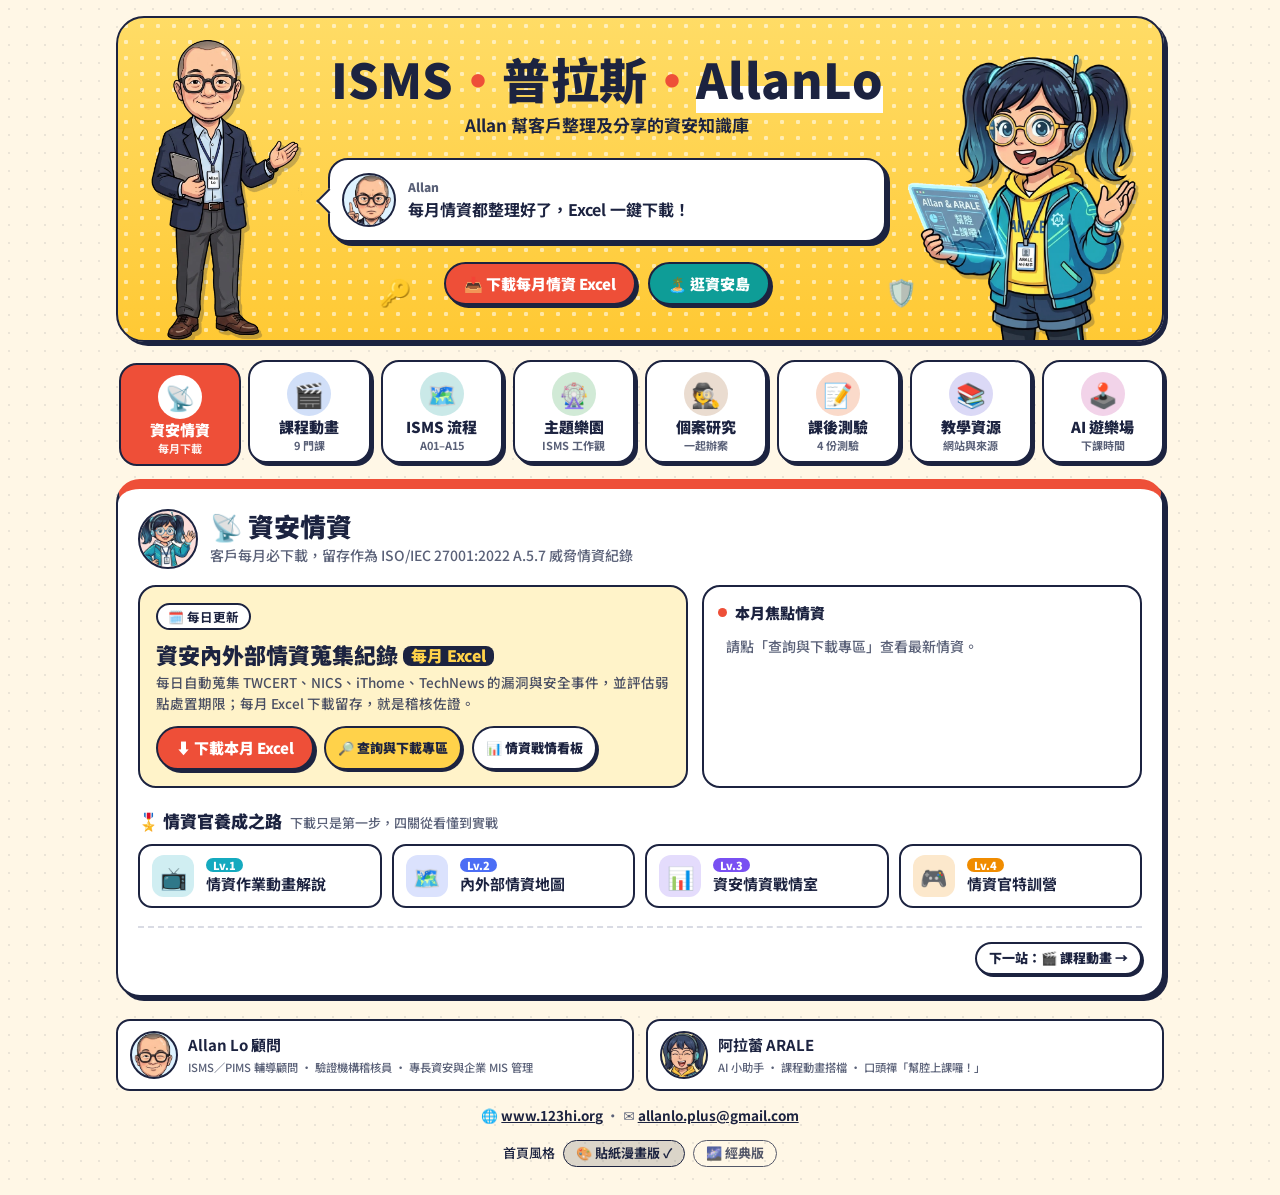
==== commit e6f607f4: "Make the sticker-style page the default homepage; add footer version switcher index.html is now the " ====
--- a/index.html
+++ b/index.html
@@ -8,512 +8,229 @@
 <base target="_blank">
 <link rel="preconnect" href="https://fonts.googleapis.com">
 <link rel="preconnect" href="https://fonts.gstatic.com" crossorigin>
-<link href="https://fonts.googleapis.com/css2?family=Noto+Sans+TC:wght@400;500;700;900&family=Noto+Serif+TC:wght@700;900&display=swap" rel="stylesheet">
+<link href="https://fonts.googleapis.com/css2?family=Noto+Sans+TC:wght@500;700;900&display=swap" rel="stylesheet">
 <style>
+/* 貼紙漫畫版首頁：一個舞台＋八個分類分頁，內容不往下堆疊。其他版本見 versions.js（頁尾可切換） */
 :root{
-  --navy:#14213d; --navy-2:#1d2f57; --ink:#1b2335; --muted:#5b6577;
-  --teal:#18a6b5; --teal-2:#0f7f8c; --cyan:#5ee6f2; --gold:#d9a93b; --yellow:#ffd23f;
-  --paper:#f6f8fc; --line:#e3e8f1; --red:#e5484d; --amber:#f59f00;
-  --radius:20px; --shadow:0 10px 30px rgba(20,33,61,.12);
+  --ink:#1c2340; --muted:#5a6178; --paper:#fff7e6; --card:#fff; --sun:#ffd24a;
+  --coral:#ee4f38; --teal:#0e9d97; --tc:#ee4f38;
+  --bd:2.5px solid var(--ink); --sh:4px 4px 0 var(--ink); --r:18px;
 }
 *{box-sizing:border-box}
+[hidden]{display:none!important}
 html{scroll-behavior:smooth}
-body{margin:0;background:var(--paper);color:var(--ink);font-family:"Noto Sans TC",system-ui,-apple-system,"Microsoft JhengHei",sans-serif;line-height:1.6;overflow-x:hidden}
+body{margin:0;color:var(--ink);font-family:"Noto Sans TC",system-ui,-apple-system,"Microsoft JhengHei",sans-serif;font-weight:500;line-height:1.55;overflow-x:hidden;
+  background:radial-gradient(rgba(28,35,64,.09) 1.2px,transparent 1.4px) 0 0/18px 18px,var(--paper)}
 img{max-width:100%;display:block}
 a{color:inherit}
-button{font-family:inherit}
-.wrap{max-width:1200px;margin:0 auto;padding:0 20px}
-section{padding:64px 0}
-.sec-head{text-align:center;margin-bottom:30px}
-.sec-head .eyebrow{display:inline-block;font-weight:900;font-size:13px;letter-spacing:.14em;color:var(--teal-2);background:#e3f7f9;padding:3px 12px;border-radius:999px}
-.sec-head h2{margin:10px 0 4px;font-size:clamp(26px,3.4vw,40px);font-weight:900;line-height:1.25}
-.sec-head p{margin:0;color:var(--muted)}
-
-/* ============ HERO ============ */
-.hero{position:relative;overflow:hidden;color:#fff;padding:56px 0 0;background:radial-gradient(1200px 500px at 50% -10%,#2b4a8a 0%,transparent 60%),linear-gradient(160deg,#0d1730 0%,#14213d 55%,#0e2a3a 100%)}
-.grid-bg{position:absolute;inset:0;background-image:linear-gradient(rgba(94,230,242,.08) 1px,transparent 1px),linear-gradient(90deg,rgba(94,230,242,.08) 1px,transparent 1px);background-size:44px 44px;mask-image:linear-gradient(to bottom,#000 30%,transparent 95%);animation:gridmove 18s linear infinite}
-@keyframes gridmove{to{background-position:44px 44px,44px 44px}}
-.floaties span{position:absolute;font-size:22px;opacity:.35;animation:drift linear infinite}
-@keyframes drift{0%{transform:translateY(40px) rotate(0)}100%{transform:translateY(-520px) rotate(200deg);opacity:0}}
-.hero-inner{position:relative;display:grid;grid-template-columns:1fr minmax(0,2fr) 1fr;align-items:end;gap:10px}
-.hero-title{text-align:center;align-self:center;padding:10px 0 40px}
-.kicker{display:inline-flex;align-items:center;gap:8px;background:rgba(255,255,255,.1);border:1px solid rgba(255,255,255,.18);padding:6px 14px;border-radius:999px;font-size:14px;letter-spacing:.06em}
-.kicker .dot{width:8px;height:8px;border-radius:50%;background:#3ddc84;box-shadow:0 0 0 0 rgba(61,220,132,.7);animation:ping 1.8s infinite}
-@keyframes ping{70%{box-shadow:0 0 0 10px rgba(61,220,132,0)}100%{box-shadow:0 0 0 0 rgba(61,220,132,0)}}
-h1{white-space:nowrap;font-size:clamp(30px,4vw,58px);line-height:1.1;margin:18px 0 10px;font-weight:900;letter-spacing:.02em}
-h1 .dot{color:var(--gold)}
-h1 .yr{background:linear-gradient(90deg,var(--cyan),var(--yellow),var(--cyan));background-size:200% auto;-webkit-background-clip:text;background-clip:text;color:transparent;animation:shine 4s linear infinite}
-@keyframes shine{to{background-position:200% center}}
-.bar{width:110px;height:6px;border-radius:6px;background:var(--gold);margin:6px auto 16px}
-.sub{font-size:clamp(16px,2vw,20px);font-weight:700;margin:0 0 6px}
-.contact{font-size:14px;opacity:.85;display:flex;gap:16px;justify-content:center;flex-wrap:wrap}
-.contact a{color:#cfe9ff}
-.hero-cta{margin-top:22px;display:flex;gap:12px;justify-content:center;flex-wrap:wrap}
-.char{position:relative;display:flex;justify-content:center;cursor:pointer;-webkit-tap-highlight-color:transparent}
-.char img{filter:drop-shadow(0 18px 24px rgba(0,0,0,.45));transform-origin:bottom center}
-.char.allan img{width:auto;height:min(400px,58vh);max-width:100%;object-fit:contain;animation:sway 5s ease-in-out infinite}
-.char.arale img{width:auto;height:min(370px,54vh);max-width:100%;object-fit:contain;animation:hop 3.2s ease-in-out infinite}
-@keyframes sway{0%,100%{transform:rotate(0) translateY(0)}50%{transform:rotate(1.5deg) translateY(-6px)}}
-@keyframes hop{0%,100%{transform:translateY(0)}20%{transform:translateY(-14px) rotate(-1deg)}40%{transform:translateY(0)}}
-.bubble{position:absolute;top:-6px;background:#fff;color:var(--ink);font-weight:700;font-size:15px;padding:10px 14px;border-radius:16px;box-shadow:var(--shadow);min-width:150px;max-width:220px;z-index:2;line-height:1.45}
-.bubble::after{content:"";position:absolute;bottom:-10px;width:18px;height:18px;background:#fff;transform:rotate(45deg);border-radius:3px}
-.allan .bubble{left:58%}.allan .bubble::after{left:22px}
-.arale .bubble{right:56%;background:#fff8d6}.arale .bubble::after{right:22px;background:#fff8d6}
-.caret{display:inline-block;width:2px;height:1em;background:currentColor;vertical-align:-2px;margin-left:2px;animation:blink 1s steps(1) infinite}
-@keyframes blink{50%{opacity:0}}
-.hero-wave{display:block;width:100%;height:60px;margin-top:-1px}
-
-/* ============ BUTTONS ============ */
-.btn{display:inline-flex;align-items:center;gap:8px;padding:12px 20px;border-radius:999px;font-weight:700;text-decoration:none;border:0;cursor:pointer;font-size:16px;transition:transform .15s ease,box-shadow .15s ease}
-.btn:hover{transform:translateY(-2px)}
-.btn-gold{background:linear-gradient(135deg,#ffd23f,#f0a92b);color:#3a2600;box-shadow:0 8px 20px rgba(240,169,43,.45)}
-.btn-ghost{background:rgba(255,255,255,.12);color:#fff;border:1px solid rgba(255,255,255,.3)}
-.btn-teal{background:linear-gradient(135deg,#1fc1cf,#0f7f8c);color:#fff;box-shadow:0 8px 20px rgba(24,166,181,.35)}
-.btn-white{background:#fff;color:var(--navy);border:2px solid var(--line)}
-.pulse{animation:pulse 2.4s ease-in-out infinite}
-@keyframes pulse{0%,100%{box-shadow:0 8px 20px rgba(240,169,43,.45),0 0 0 0 rgba(255,210,63,.6)}50%{box-shadow:0 8px 20px rgba(240,169,43,.45),0 0 0 12px rgba(255,210,63,0)}}
-.btn-island{position:relative;padding:7px 18px 7px 9px;background:linear-gradient(135deg,#18a6b5,#5f3dc4);color:#fff;box-shadow:0 8px 20px rgba(95,61,196,.4)}
-.btn-island svg{width:32px;height:32px;flex:none;filter:drop-shadow(0 2px 3px rgba(0,0,0,.3));animation:hop 3s ease-in-out infinite}
-.btn-island .new{position:absolute;top:-9px;right:-4px;background:var(--red);color:#fff;font-size:11px;font-weight:900;letter-spacing:.06em;padding:1px 7px;border-radius:999px;box-shadow:0 3px 8px rgba(229,72,77,.45)}
-
-/* ============ TICKER ============ */
-.ticker{background:var(--navy);color:#fff;display:flex;align-items:center;overflow:hidden;font-size:14px}
-.ticker .tag{flex:none;background:var(--red);padding:9px 14px;font-weight:900;letter-spacing:.05em;position:relative;z-index:1}
-.ticker .track{display:flex;gap:48px;white-space:nowrap;padding:9px 0;animation:marquee 80s linear infinite}
-.ticker:hover .track{animation-play-state:paused}
-.ticker a{text-decoration:none;opacity:.92}.ticker a:hover{text-decoration:underline;opacity:1}
-.ticker .tsrc{color:var(--yellow);font-weight:700;margin-right:6px}
-@keyframes marquee{from{transform:translateX(0)}to{transform:translateX(-50%)}}
-
-/* ============ INTEL BANNER ============ */
-.intel{padding:44px 0 20px}
-.intel-card{position:relative;display:grid;grid-template-columns:200px 1fr 1fr;gap:26px;align-items:center;background:linear-gradient(135deg,#fff 0%,#eefbfd 100%);border:3px solid var(--teal);border-radius:28px;box-shadow:0 20px 50px rgba(15,127,140,.18);padding:28px 30px}
-.intel-card .ribbon{position:absolute;top:-16px;right:24px;background:var(--red);color:#fff;font-weight:900;padding:6px 16px;border-radius:999px;font-size:14px;box-shadow:0 6px 14px rgba(229,72,77,.35);animation:wiggle 3s ease-in-out infinite}
-@keyframes wiggle{0%,90%,100%{transform:rotate(0)}93%{transform:rotate(-4deg)}96%{transform:rotate(4deg)}}
-.intel-card .mascot{width:190px;margin:-70px 0 -30px;animation:hop 3.2s ease-in-out infinite}
-.month-pill{display:inline-flex;align-items:center;gap:6px;background:#fff4cc;color:#7a5300;border:1px solid #ffd23f;padding:4px 12px;border-radius:999px;font-weight:700;font-size:14px}
-.intel-card h2{margin:8px 0 6px;font-size:clamp(22px,2.6vw,32px);font-weight:900;color:var(--navy);line-height:1.25}
-.intel-card h2 .file{display:inline-block;background:var(--navy);color:var(--yellow);padding:1px 10px;border-radius:10px;font-family:ui-monospace,Consolas,monospace;font-size:.78em;margin-left:4px}
-.intel-card .lead{color:var(--muted);margin:0 0 16px;font-size:15px}
-.intel-actions{display:flex;gap:10px;flex-wrap:wrap}
-.intel-actions .btn[hidden],.month-pill[hidden]{display:none}
-.month-pill.hot{background:#ffe3e3;border-color:#ffa8a8;color:#c92a2a;margin-top:4px}
-.focus .bd{display:inline-block;font-size:11px;font-weight:900;border-radius:4px;padding:0 5px;margin-left:4px;background:#ffe3e3;color:#c92a2a}
-.focus .bd.kev{background:#c92a2a;color:#fff}
-.focus{background:#fff;border:1px solid var(--line);border-radius:18px;padding:16px}
-.focus h3{margin:0 0 8px;font-size:16px;display:flex;align-items:center;gap:8px}
-.focus h3 .live{width:8px;height:8px;border-radius:50%;background:var(--red);animation:ping 1.8s infinite;box-shadow:0 0 0 0 rgba(229,72,77,.6)}
-.focus a{display:block;padding:8px 10px;border-radius:10px;text-decoration:none;font-size:14px;line-height:1.45;transition:background .15s ease}
-.focus a:hover{background:#e7f8fa}
-.focus a small{display:block;color:var(--muted);font-size:12px}
-.focus .ph{color:var(--muted);font-size:14px;padding:8px 10px}
-.viewer{margin-top:16px}
-.viewer summary{list-style:none;cursor:pointer;display:inline-flex;align-items:center;gap:8px;font-weight:700;color:var(--teal-2);padding:8px 16px;border-radius:999px;background:#fff;border:2px dashed var(--teal)}
-.viewer summary::-webkit-details-marker{display:none}
-.viewer[open] summary{border-style:solid}
-.viewer iframe{display:block;width:100%;height:760px;border:0;margin-top:14px;border-radius:16px;background:#fff;box-shadow:var(--shadow)}
-
-/* ============ PORTALS ============ */
-.portals{display:grid;grid-template-columns:repeat(4,1fr);gap:16px}
-.portal{position:relative;display:flex;flex-direction:column;justify-content:flex-end;min-height:250px;padding:18px;border-radius:24px;color:#fff;text-decoration:none;overflow:hidden;background:var(--bg);box-shadow:var(--shadow);transition:transform .25s cubic-bezier(.2,.8,.2,1)}
-.portal::before{content:"";position:absolute;inset:0;background:radial-gradient(circle at 80% 10%,rgba(255,255,255,.25),transparent 55%)}
-.portal img{position:absolute;right:-6px;top:8px;width:112px;transform:translateY(16px) rotate(6deg);transition:transform .3s cubic-bezier(.2,.8,.2,1);filter:drop-shadow(0 8px 10px rgba(0,0,0,.25))}
-.portal:hover{transform:translateY(-8px)}
-.portal:hover img{transform:translateY(-6px) rotate(-4deg) scale(1.08)}
-.portal .emo{position:relative;font-size:30px}
-.portal b{position:relative;font-size:20px;font-weight:900}
-.portal span{position:relative;font-size:13px;opacity:.9;line-height:1.45}
-.portal .go{position:relative;margin-top:10px;font-size:13px;font-weight:700;background:rgba(255,255,255,.2);border-radius:999px;padding:3px 10px;align-self:flex-start}
-
-/* ============ COURSES (posters) ============ */
-.courses{background:linear-gradient(180deg,#0f1a33,#14213d);color:#fff}
-.courses .sec-head .eyebrow{background:rgba(255,210,63,.15);color:var(--yellow)}
-.courses .sec-head p{color:#b9c4dc}
-.rail-wrap{position:relative}
-.rail{display:grid;grid-auto-flow:column;grid-auto-columns:250px;gap:18px;overflow-x:auto;scroll-snap-type:x mandatory;padding:20px 4px 22px;scrollbar-width:thin;scrollbar-color:#3b4f7a transparent}
-.poster{position:relative;scroll-snap-align:start;height:350px;border-radius:22px;overflow:hidden;text-decoration:none;color:#fff;background:var(--bg);box-shadow:0 14px 30px rgba(0,0,0,.35);display:flex;flex-direction:column;padding:18px;transition:transform .25s ease}
-.poster:hover{transform:translateY(-8px) rotate(-.6deg)}
-.poster .badge{align-self:flex-start;font-size:12px;font-weight:900;background:rgba(0,0,0,.25);padding:2px 10px;border-radius:999px;letter-spacing:.06em}
-.poster .big{font-size:38px;font-weight:900;line-height:1;margin-top:14px;letter-spacing:.02em;text-shadow:0 4px 14px rgba(0,0,0,.25)}
-.poster .name{font-weight:700;margin-top:8px;font-size:16px;line-height:1.35}
-.poster img{position:absolute;right:-10px;bottom:0;width:170px;transition:transform .3s ease}
-.poster:hover img{transform:scale(1.06) translateY(-4px)}
-.poster .play{position:absolute;left:18px;bottom:18px;width:52px;height:52px;border-radius:50%;background:#fff;color:var(--navy);display:grid;place-items:center;font-size:18px;box-shadow:0 0 0 0 rgba(255,255,255,.6);animation:playping 2.4s infinite}
-@keyframes playping{70%{box-shadow:0 0 0 14px rgba(255,255,255,0)}100%{box-shadow:0 0 0 0 rgba(255,255,255,0)}}
-.rail-btn{position:absolute;top:50%;transform:translateY(-50%);width:44px;height:44px;border-radius:50%;border:0;background:#fff;color:var(--navy);font-size:20px;cursor:pointer;box-shadow:var(--shadow);z-index:2}
-.rail-btn.l{left:-14px}.rail-btn.r{right:-14px}
-
-/* ============ JOURNEY (A01–A15) ============ */
-.journey{position:relative;overflow-x:auto;padding:110px 10px 14px;scrollbar-width:thin}
-.road{position:relative;display:grid;grid-template-columns:repeat(15,128px);gap:0;min-width:max-content}
-.road::before{content:"";position:absolute;left:64px;right:64px;top:34px;height:6px;border-radius:6px;background:repeating-linear-gradient(90deg,var(--teal) 0 14px,transparent 14px 24px);animation:dash 1.2s linear infinite}
-@keyframes dash{to{background-position:24px 0}}
-.st{position:relative;display:flex;flex-direction:column;align-items:center;text-align:center;text-decoration:none;padding:0 6px}
-.st .node{width:74px;height:74px;border-radius:50%;background:#fff;border:4px solid var(--teal);display:grid;place-items:center;font-size:30px;box-shadow:var(--shadow);transition:transform .2s ease,background .2s ease,border-color .2s ease;position:relative;z-index:1}
-.st small{margin-top:8px;font-weight:900;color:var(--teal-2);font-size:13px;letter-spacing:.05em}
-.st b{font-size:14px;line-height:1.3}
-.st.on .node,.st:hover .node{transform:scale(1.12);background:var(--yellow);border-color:var(--navy)}
-.walker{position:absolute;top:-96px;left:0;width:128px;display:flex;justify-content:center;transition:transform .6s cubic-bezier(.4,1.4,.5,1);pointer-events:none;z-index:2}
-.walker img{height:96px;width:auto;animation:hop 1.2s ease-in-out infinite}
-.walker .say{position:absolute;top:-6px;left:84px;white-space:nowrap;background:#fff;border-radius:12px;padding:3px 10px;font-size:13px;font-weight:700;box-shadow:var(--shadow)}
-
-/* ============ 情資官養成之路 ============ */
-.lvup{margin-top:26px;background:#fff;border-radius:24px;box-shadow:var(--shadow);padding:22px 22px 24px;border:1px solid var(--line)}
-.lvup-head{display:flex;align-items:center;gap:12px;margin-bottom:16px}
-.lvup-head img{width:56px;height:56px;object-fit:contain}
-.lvup-head h3{margin:0;font-size:22px;font-weight:900}
-.lvup-head p{margin:0;color:var(--muted);font-size:14px}
-.xp{position:relative;height:10px;border-radius:10px;background:#e9eef6;margin:0 6% 18px;overflow:hidden}
-.xp i{position:absolute;inset:0 auto 0 0;width:0;background:linear-gradient(90deg,#22b8cf,#7950f2,#f59f00);border-radius:10px;transition:width 2.2s cubic-bezier(.2,.8,.2,1)}
-.lvup.in .xp i{width:100%}
-.lvs{display:grid;grid-template-columns:repeat(4,1fr) 120px;gap:14px;align-items:stretch}
-.lv{position:relative;display:flex;flex-direction:column;gap:4px;padding:16px;border-radius:18px;text-decoration:none;background:linear-gradient(160deg,#f8fbff,#eef6ff);border:2px solid #dbe7fb;transition:transform .2s ease,box-shadow .2s ease,border-color .2s ease;opacity:0;transform:translateY(14px)}
-.lvup.in .lv{opacity:1;transform:none;transition:opacity .5s ease var(--d),transform .5s cubic-bezier(.2,1.4,.4,1) var(--d)}
-.lvup.in .lv:hover{transform:translateY(-6px);box-shadow:var(--shadow);border-color:var(--c);transition-delay:0s}
-.lv .badge{align-self:flex-start;font-size:12px;font-weight:900;color:#fff;background:var(--c);padding:1px 10px;border-radius:999px;letter-spacing:.06em}
-.lv .ic{font-size:34px;line-height:1.2}
-.lv b{font-size:16px;line-height:1.35}
-.lv small{color:var(--muted);font-size:13px;line-height:1.45}
-.lv::after{content:"›";position:absolute;right:-13px;top:50%;transform:translateY(-50%);width:22px;height:22px;border-radius:50%;background:#fff;border:2px solid #dbe7fb;color:var(--muted);display:grid;place-items:center;font-weight:900;z-index:1;font-size:14px;line-height:1}
-.trophy{display:flex;flex-direction:column;align-items:center;justify-content:flex-end;text-align:center;font-weight:900;font-size:14px;color:#b45309}
-.trophy img{width:110px;animation:hop 2.6s ease-in-out infinite}
-.trophy span{font-size:28px;line-height:1}
-
-/* ============ ISMS 主題樂園 ============ */
-.park-map{position:relative;aspect-ratio:1100/540;border-radius:32px;overflow:hidden;background:radial-gradient(60% 50% at 20% 20%,rgba(255,255,255,.55),transparent 60%),linear-gradient(170deg,#c3f0ff 0%,#d8f5d0 38%,#b8e7a8 100%);box-shadow:var(--shadow);border:4px solid #fff}
-.park-map .road{position:absolute;inset:0;width:100%;height:100%}
-.park-map .road path{fill:none;stroke-linecap:round;vector-effect:non-scaling-stroke}
-.park-map .road .base{stroke:#f3e3b5;stroke-width:26}
-.park-map .road .dash{stroke:#fff;stroke-width:4;stroke-dasharray:12 12;animation:roaddash 1.4s linear infinite}
-@keyframes roaddash{to{stroke-dashoffset:-24}}
-.cloud{position:absolute;font-size:44px;opacity:.85;animation:cloud linear infinite;pointer-events:none}
-@keyframes cloud{from{transform:translateX(-120px)}to{transform:translateX(1300px)}}
-.deco{position:absolute;font-size:26px;pointer-events:none}
-.pin{position:absolute;transform:translate(-50%,-50%);display:flex;flex-direction:column;align-items:center;text-decoration:none;z-index:2}
-.pin .bld{width:92px;height:92px;border-radius:50%;display:grid;place-items:center;font-size:46px;background:#fff;border:5px solid var(--c);box-shadow:0 10px 0 rgba(0,0,0,.08),0 14px 24px rgba(20,33,61,.18);animation:bob 3s ease-in-out infinite;animation-delay:var(--d);transition:transform .2s ease}
-@keyframes bob{0%,100%{transform:translateY(0)}50%{transform:translateY(-8px)}}
-.pin .sign{margin-top:8px;background:var(--c);color:#fff;font-weight:900;font-size:15px;padding:4px 12px;border-radius:10px;white-space:nowrap;box-shadow:0 4px 0 rgba(0,0,0,.15)}
-.pin .no{position:absolute;top:-6px;right:-6px;width:28px;height:28px;border-radius:50%;background:var(--navy);color:var(--yellow);font-weight:900;font-size:13px;display:grid;place-items:center;z-index:1}
-.pin .tip{position:absolute;bottom:calc(100% + 10px);left:50%;width:220px;transform:translate(-50%,8px) scale(.95);opacity:0;pointer-events:none;background:#fff;border-radius:16px;padding:12px 14px;box-shadow:var(--shadow);font-size:14px;color:var(--ink);transition:opacity .2s ease,transform .2s ease;text-align:left}
-.pin .tip b{display:block;color:var(--c)}
-.pin .tip em{display:inline-block;margin-top:6px;font-style:normal;font-weight:900;color:var(--c)}
-.pin:hover .bld,.pin:focus-visible .bld{transform:scale(1.12) rotate(-4deg);animation-play-state:paused}
-.pin:hover .tip,.pin:focus-visible .tip{opacity:1;transform:translate(-50%,0) scale(1)}
-.guide{position:absolute;right:2%;bottom:0;display:flex;align-items:flex-end;pointer-events:none;z-index:1}
-.guide img{height:230px;width:auto;animation:sway 5s ease-in-out infinite}
-.guide .gb{position:absolute;right:10px;top:-40px;background:#fff;border-radius:14px;padding:6px 12px;font-weight:700;font-size:14px;white-space:nowrap;box-shadow:var(--shadow)}
-.park-kid{position:absolute;left:2%;bottom:0;height:170px;width:auto;animation:hop 2.8s ease-in-out infinite;pointer-events:none;z-index:1}
-.park-list{display:none}
-@media (max-width:1240px){.guide .gb{display:none}}
-
-.park-list a{display:flex;align-items:center;gap:14px;padding:14px;border-radius:18px;background:#fff;box-shadow:var(--shadow);text-decoration:none;border-left:6px solid var(--c);transition:transform .2s ease}
-.park-list a:hover{transform:translateX(4px)}
-.park-list .bld{flex:none;width:58px;height:58px;border-radius:50%;display:grid;place-items:center;font-size:30px;background:#f6f8fc;border:3px solid var(--c);animation:bob 3s ease-in-out infinite;animation-delay:var(--d)}
-.park-list b{display:block;font-size:16px}.park-list small{color:var(--muted);font-size:13px}
-/* ============ AI 遊樂場（下課時間） ============ */
-.arcade{position:relative;overflow:hidden;color:#fff;background:radial-gradient(800px 300px at 15% 0%,rgba(190,75,219,.35),transparent 60%),radial-gradient(800px 300px at 85% 100%,rgba(34,184,207,.3),transparent 60%),#160d2e}
-.arcade .sec-head .eyebrow{background:rgba(255,255,255,.1);color:#ff8cf5}
-.arcade .sec-head h2{text-shadow:0 0 18px rgba(255,140,245,.6)}
-.arcade .sec-head p{color:#cbbbe8}
-.stars span{position:absolute;width:3px;height:3px;background:#fff;border-radius:50%;animation:twinkle 2.4s ease-in-out infinite}
-@keyframes twinkle{50%{opacity:.15}}
-.carts{position:relative;display:flex;flex-wrap:wrap;justify-content:center;gap:20px}
-.carts .cart{flex:0 1 calc((100% - 80px) / 5)}
-.cart{position:relative;display:flex;flex-direction:column;text-decoration:none;color:#fff;border-radius:18px 18px 10px 10px;background:linear-gradient(180deg,#2a1d4f,#1c1238);border:2px solid var(--c);box-shadow:0 0 0 rgba(0,0,0,0);transition:transform .25s cubic-bezier(.2,.8,.2,1),box-shadow .25s ease;overflow:hidden}
-.cart::before{content:"";height:14px;background:repeating-linear-gradient(90deg,var(--c) 0 10px,transparent 10px 16px);opacity:.8}
-.cart:hover{transform:translateY(-10px) rotate(-1.5deg);box-shadow:0 0 24px var(--c),0 0 4px var(--c) inset}
-.cart .scr{margin:12px;border-radius:12px;aspect-ratio:16/7;display:grid;place-items:center;font-size:clamp(48px,6vw,72px);background:radial-gradient(circle at 50% 40%,color-mix(in srgb,var(--c) 40%,transparent),rgba(0,0,0,.35));border:2px solid rgba(255,255,255,.12)}
-.cart:hover .scr{animation:wob .5s ease}
-@keyframes wob{30%{transform:scale(1.06) rotate(-3deg)}60%{transform:scale(.98) rotate(2deg)}}
-.cart b{padding:0 14px;font-size:16px;line-height:1.35}
-.cart small{padding:4px 14px 0;color:#cbbbe8;font-size:13px;line-height:1.45;flex:1}
-.cart .play2{margin:12px 14px 14px;align-self:flex-start;font-weight:900;font-size:13px;letter-spacing:.1em;color:#160d2e;background:var(--c);padding:3px 12px;border-radius:999px}
-
-/* ============ 資安個案研究室（辦案牆） ============ */
-.cases-sec{background:linear-gradient(180deg,#fdf8ef,#f6efe2)}
-.cases-sec .sec-head .eyebrow{background:#fde2c4;color:#9c4a11}
-.board{position:relative;padding:34px 30px 30px;border-radius:20px;border:16px solid #8b5a2b;box-shadow:inset 0 0 30px rgba(0,0,0,.25),0 18px 40px rgba(80,45,10,.25);background-color:#c79b62;background-image:radial-gradient(rgba(0,0,0,.09) 1px,transparent 1.6px),radial-gradient(rgba(255,255,255,.14) 1px,transparent 1.6px);background-size:7px 7px,11px 11px;background-position:0 0,3px 5px}
-.board::before{content:"";position:absolute;inset:-16px;border-radius:20px;pointer-events:none;box-shadow:inset 0 0 0 2px rgba(255,255,255,.12)}
-.files{display:grid;grid-template-columns:repeat(3,1fr);gap:30px 26px}
-.file{position:relative;padding:26px 18px 16px;background:linear-gradient(180deg,#f7e2b4,#efd39a);border-radius:4px 10px 10px 10px;box-shadow:0 10px 18px rgba(60,30,0,.3);transform:rotate(var(--r));transition:transform .3s cubic-bezier(.2,.8,.2,1),box-shadow .3s ease;color:#3b2a14}
-.file::before{content:"";position:absolute;left:0;top:-14px;width:44%;height:16px;background:#efd39a;border-radius:8px 8px 0 0}
-.file:hover{transform:rotate(0) translateY(-8px) scale(1.03);box-shadow:0 22px 34px rgba(60,30,0,.35);z-index:2}
-.file .tack{position:absolute;top:-10px;left:50%;width:20px;height:20px;border-radius:50%;transform:translateX(-50%);background:radial-gradient(circle at 35% 35%,#ff8787,#c92a2a 60%,#7a1010);box-shadow:0 4px 4px rgba(0,0,0,.35);z-index:1}
-.file .no{font-family:ui-monospace,Consolas,monospace;font-weight:900;font-size:13px;letter-spacing:.08em;color:#7a5520}
-.file .cat{display:inline-block;margin-left:6px;font-size:11px;font-weight:900;padding:0 8px;border-radius:999px;background:#3b2a14;color:#ffd8a8;vertical-align:1px}
-.file .cat.ti{background:#c92a2a;color:#fff}
-.file .stamp{position:absolute;top:12px;right:12px;transform:rotate(12deg);border:3px solid rgba(201,42,42,.75);color:rgba(201,42,42,.8);font-weight:900;font-size:13px;padding:0 8px;border-radius:6px;letter-spacing:.2em}
-.file h3{margin:8px 0 6px;font-size:17px;line-height:1.4;font-weight:900}
-.file .origin{margin:0 0 10px;font-size:13px;line-height:1.5;color:#6b5434;border-left:3px solid #c9a46a;padding-left:8px}
-.file .tags{display:flex;flex-wrap:wrap;gap:4px;margin-bottom:12px}
-.file .tags span{font-size:11px;font-weight:700;background:rgba(255,255,255,.55);border:1px solid #d9b77c;border-radius:6px;padding:0 6px}
-.file .acts{display:flex;gap:8px;align-items:center;flex-wrap:wrap}
-.file .acts a{font-size:13px;font-weight:900;text-decoration:none;padding:5px 12px;border-radius:999px;background:#3b2a14;color:#ffe8c2;transition:transform .15s ease}
-.file .acts a.alt{background:transparent;color:#3b2a14;border:2px solid #3b2a14}
-.file .acts a:hover{transform:translateY(-2px)}
-.file .acts small{margin-left:auto;font-weight:700;color:#7a5520}
-.case-foot{display:grid;grid-template-columns:120px 1fr 120px;align-items:end;gap:16px;margin-top:26px}
-.case-foot img{width:120px;animation:hop 3s ease-in-out infinite}
-.case-foot .mid{text-align:center}
-.modes{display:flex;flex-wrap:wrap;gap:8px;justify-content:center;margin-bottom:14px}
-.modes span{background:#fff;border:1px solid #ecd9b8;border-radius:999px;padding:4px 12px;font-size:14px;font-weight:700;color:#5c3d14}
-.case-foot .btn{background:linear-gradient(135deg,#a0612b,#6b3a12);color:#fff;box-shadow:0 8px 20px rgba(107,58,18,.35)}
-.case-foot .note{margin:10px 0 0;font-size:12px;color:#8a7350}
-
-/* ============ 從新聞．看個案（資安日報） ============ */
-.paper{margin-top:30px;background:#fbf8f1;color:#222;border-radius:6px;padding:20px 24px 22px;box-shadow:0 14px 30px rgba(60,40,10,.18);border:1px solid #e6dcc6;position:relative;transform:rotate(-.3deg)}
-.paper::after{content:"";position:absolute;inset:0;pointer-events:none;border-radius:6px;background:repeating-linear-gradient(0deg,rgba(0,0,0,.015) 0 2px,transparent 2px 4px)}
-.mast{display:flex;align-items:flex-end;justify-content:space-between;gap:12px;flex-wrap:wrap;border-bottom:4px double #222;padding-bottom:8px;margin-bottom:6px}
-.mast h3{margin:0;font-family:"Noto Serif TC",serif;font-weight:900;font-size:clamp(26px,3.6vw,40px);letter-spacing:.06em;line-height:1.1}
-.mast h3 small{display:block;font-family:"Noto Sans TC",sans-serif;font-size:13px;letter-spacing:.3em;font-weight:700;color:#7a5520}
-.mast .ed{font-size:13px;color:#555;text-align:right;line-height:1.5}
-.mast .ed a{font-weight:900;color:#a0612b}
-.dateline{display:flex;justify-content:space-between;font-size:12px;color:#666;border-bottom:1px solid #222;padding:2px 0 6px;margin-bottom:14px;flex-wrap:wrap;gap:6px}
-.cols{display:grid;grid-template-columns:repeat(3,1fr)}
-.clip{position:relative;padding:0 16px;text-decoration:none;color:inherit;display:flex;flex-direction:column;gap:6px;transition:transform .2s ease}
-.clip+.clip{border-left:1px solid #cfc6b2}
-.clip:first-child{padding-left:0}.clip:last-child{padding-right:0}
-.clip:hover{transform:translateY(-4px)}
-.clip:hover h4{text-decoration:underline;text-decoration-thickness:2px}
-.clip .sev{align-self:flex-start;font-size:11px;font-weight:900;color:#fff;background:#c92a2a;padding:1px 8px;border-radius:2px;letter-spacing:.1em}
-.clip .sev.major{background:#e8590c}
-.clip .meta{font-size:12px;color:#777}
-.clip h4{margin:0;font-family:"Noto Serif TC",serif;font-weight:900;font-size:19px;line-height:1.4}
-.clip p{margin:0;font-size:14px;line-height:1.65;color:#444;text-align:justify}
-.clip .tp{display:flex;flex-wrap:wrap;gap:4px}
-.clip .tp span{font-size:11px;border:1px solid #bbb;padding:0 6px;border-radius:2px;color:#555}
-.clip .more{font-size:13px;font-weight:900;color:#a0612b;margin-top:auto}
-
-/* ============ COMIC ============ */
-.comic{background:#fff}
-.chat{max-width:860px;margin:0 auto;display:flex;flex-direction:column;gap:14px}
-.msg{display:flex;align-items:flex-end;gap:12px;opacity:0;transform:translateY(16px) scale(.96);transition:opacity .5s ease,transform .5s cubic-bezier(.2,1.4,.4,1)}
-.chat.in .msg{opacity:1;transform:none}
-.msg.r{flex-direction:row-reverse}
-.msg img{width:76px;height:76px;object-fit:cover;object-position:top;border-radius:50%;background:#e9f3ff;border:3px solid #fff;box-shadow:var(--shadow);flex:none}
-.msg.r img{background:#fff6d6}
-.msg .t{position:relative;max-width:620px;padding:12px 16px;border-radius:20px 20px 20px 6px;background:var(--paper);border:1px solid var(--line);font-size:16px}
-.msg.r .t{border-radius:20px 20px 6px 20px;background:#fff8d6;border-color:#ffe58a}
-.msg .nm{display:block;font-size:12px;font-weight:900;color:var(--muted)}
-.iso{display:inline-block;background:#e6fcf5;color:#087f5b;border-radius:8px;padding:0 6px;font-weight:700}
-
-/* ============ QUIZ CTA ============ */
-.quiz{position:relative;display:grid;grid-template-columns:160px 1fr 160px;align-items:end;gap:20px;border-radius:28px;padding:30px 30px 0;background:linear-gradient(135deg,#ff6b6b,#f59f00);color:#fff;overflow:hidden;box-shadow:0 20px 40px rgba(229,72,77,.25)}
-.quiz::before{content:"?";position:absolute;right:28%;top:-40px;font-size:220px;font-weight:900;opacity:.12}
-.quiz img{width:160px;animation:hop 3s ease-in-out infinite}
-.quiz .mid{padding-bottom:30px;text-align:center;position:relative}
-.quiz h2{margin:0 0 6px;font-size:clamp(24px,3vw,34px);font-weight:900}
-.quiz p{margin:0 0 16px;opacity:.95}
-.quiz .btns{display:grid;grid-template-columns:repeat(2,auto);gap:10px;justify-content:center}
-.quiz .btns .btn{justify-content:center}
-.quiz .btn-white{border:0;color:#c2410c}
-
-/* ============ LINKS ============ */
-.links2{display:grid;grid-template-columns:1fr 1fr;gap:22px}
-.lbox{background:#fff;border-radius:24px;padding:22px;box-shadow:var(--shadow)}
-.lbox h3{margin:0 0 12px;font-size:20px;display:flex;align-items:center;gap:10px}
-.lbox h3 img{width:48px;height:48px;object-fit:contain}
-.lgrid{display:grid;grid-template-columns:1fr 1fr;gap:8px}
-.lk{display:flex;align-items:center;gap:10px;padding:10px 12px;border-radius:14px;background:var(--paper);text-decoration:none;font-size:14px;font-weight:500;line-height:1.35;transition:transform .15s ease,background .15s ease}
-.lk:hover{background:#e7f8fa;transform:translateY(-2px)}
-.lk .ic{flex:none;min-width:34px;padding:0 6px;height:34px;border-radius:10px;display:grid;place-items:center;font-size:12px;font-weight:900;color:#fff;background:var(--c,#1d2f57)}
-.lk small{display:block;color:var(--muted);font-size:12px}
-
-/* ============ DUO ============ */
-.duo{display:grid;grid-template-columns:1fr 1fr;gap:24px}
-.who{position:relative;display:grid;grid-template-columns:170px 1fr;gap:18px;background:#fff;border-radius:24px;padding:22px;box-shadow:var(--shadow);overflow:hidden}
-.who::before{content:"";position:absolute;inset:auto -40px -60px auto;width:200px;height:200px;border-radius:50%;background:var(--accent);opacity:.12}
-.who.a{--accent:var(--navy)}.who.b{--accent:var(--teal)}
-.who .pic{display:flex;align-items:flex-end;justify-content:center}
-.who .pic img{max-height:300px;width:auto;object-fit:contain}
-.who h3{margin:0;font-size:24px;font-weight:900}
-.who .role{color:var(--teal-2);font-weight:700;font-size:14px;margin-bottom:8px}
-.who ul{padding-left:18px;margin:8px 0 12px;color:var(--muted);font-size:15px}
-.faces{display:flex;gap:6px;flex-wrap:wrap}
-.faces button{width:52px;height:52px;padding:0;border-radius:14px;border:2px solid var(--line);background:#fff;cursor:pointer;overflow:hidden;transition:transform .15s ease,border-color .15s ease}
-.faces button:hover,.faces button.on{transform:scale(1.12) rotate(-4deg);border-color:var(--teal)}
-.faces img{width:100%;height:100%;object-fit:cover;object-position:top}
-
-/* ============ FOOTER ============ */
-footer{background:var(--navy);color:#cfd8ea;padding:34px 0 26px;font-size:14px;text-align:center}
-footer .sticker-row{display:flex;justify-content:center;gap:10px;margin-bottom:12px}
-footer .sticker-row img{width:58px;height:58px;object-fit:contain;animation:hop 3s ease-in-out infinite}
-footer .sticker-row img:nth-child(2n){animation-delay:.4s}
-footer a{color:#fff}
-.to-top{position:fixed;right:16px;bottom:16px;width:64px;height:64px;border:0;background:transparent;cursor:pointer;opacity:0;pointer-events:none;transition:opacity .3s ease;z-index:10}
-.to-top.show{opacity:1;pointer-events:auto}
-.to-top img{width:100%;height:100%;object-fit:contain;filter:drop-shadow(0 6px 10px rgba(0,0,0,.25))}
-
-.reveal{opacity:0;transform:translateY(26px);transition:opacity .7s ease,transform .7s ease}
-.reveal.in{opacity:1;transform:none}
-
-/* ============ RESPONSIVE ============ */
-@media (max-width:980px){
-  .hero-inner{grid-template-columns:1fr 1fr}
-  .hero-title{grid-column:1/-1;order:-1;padding-bottom:10px}
-  .intel-card{grid-template-columns:1fr;padding:30px 22px 24px}
-  .intel-card .mascot{display:none}
-  .portals{grid-template-columns:repeat(3,1fr)}
-  .quiz{grid-template-columns:1fr 120px;padding:26px 24px 0}.quiz img{width:120px}.quiz .l{display:none}
-  .quiz .mid{text-align:left}.quiz .btns{justify-content:flex-start}
-  .links2,.duo{grid-template-columns:1fr}
-  .lvs{grid-template-columns:1fr 1fr}.trophy{display:none}.lv::after{display:none}
-  .carts .cart{flex-basis:calc((100% - 40px) / 3)}
-  .park-map{display:none}
-  .files{grid-template-columns:1fr 1fr}
-  .cols{grid-template-columns:1fr}.clip{padding:14px 0!important}.clip+.clip{border-left:0;border-top:1px solid #cfc6b2}
-  .park-list{display:grid;grid-template-columns:1fr 1fr;gap:12px}
+button{font:inherit;color:inherit;cursor:pointer}
+.wrap{max-width:1080px;margin:0 auto;padding:16px 16px 0}
+:focus-visible{outline:3px solid #3b6cf0;outline-offset:2px}
+
+/* ---------- 舞台 ---------- */
+.stage{position:relative;display:grid;grid-template-columns:170px minmax(0,1fr) 236px;grid-template-areas:"a title b" "a bubble b" "a cta b";column-gap:18px;align-items:center;
+  padding:22px 22px 0;border:var(--bd);border-radius:28px;box-shadow:var(--sh);overflow:hidden;
+  background:radial-gradient(rgba(255,255,255,.55) 2px,transparent 2.4px) 0 0/16px 16px,linear-gradient(180deg,#ffdc66,#ffc934)}
+.deco{position:absolute;font-size:26px;opacity:.9;animation:float 5s ease-in-out infinite;pointer-events:none}
+@keyframes float{50%{transform:translateY(-10px) rotate(8deg)}}
+.who{align-self:end;display:flex;justify-content:center;border:0;background:none;padding:0;-webkit-tap-highlight-color:transparent}
+.who img{width:auto;transform-origin:bottom center;filter:drop-shadow(3px 4px 0 rgba(28,35,64,.25))}
+.who.a{grid-area:a}.who.a img{height:300px;animation:sway 5s ease-in-out infinite}
+.who.b{grid-area:b}.who.b img{height:286px;animation:hop 3.4s ease-in-out infinite}
+.who.talk img{animation:talk .5s ease-in-out 2}
+@keyframes sway{50%{transform:rotate(1.5deg) translateY(-5px)}}
+@keyframes hop{0%,40%,100%{transform:translateY(0)}20%{transform:translateY(-12px) rotate(-1deg)}}
+@keyframes talk{50%{transform:translateY(-10px) scale(1.03)}}
+.title{grid-area:title;text-align:center;align-self:end}
+h1{margin:0;font-size:clamp(26px,4.6vw,48px);font-weight:900;line-height:1.15;white-space:nowrap;letter-spacing:.01em}
+h1 i{font-style:normal;color:var(--coral)}
+h1 em{font-style:normal;background:linear-gradient(transparent 62%,#fff 62%)}
+.tagline{margin:6px 0 0;font-weight:700;font-size:clamp(13px,1.6vw,17px)}
+.bubble{grid-area:bubble;position:relative;display:flex;align-items:center;gap:12px;min-height:84px;margin:14px 0;padding:10px 16px 10px 12px;background:#fff;border:var(--bd);border-radius:20px;box-shadow:var(--sh)}
+.bubble::after{content:"";position:absolute;top:50%;width:16px;height:16px;background:#fff;border:var(--bd);border-top:0;border-right:0;margin-top:-8px}
+.bubble.from-a::after{left:-10px;transform:rotate(45deg)}
+.bubble.from-b::after{right:-10px;transform:rotate(-135deg)}
+.bubble .face{flex:none;width:54px;height:54px;border-radius:50%;border:var(--bd);background:#dff3ff;object-fit:cover;object-position:top}
+.bubble.from-b .face{background:#fff1b8}
+.bubble .nm{display:block;font-size:12px;font-weight:900;color:var(--muted)}
+.bubble .say{font-weight:700;font-size:16px;line-height:1.45}
+.cta{grid-area:cta;display:flex;gap:12px;justify-content:center;flex-wrap:wrap;align-self:start;padding-bottom:24px}
+
+.btn{display:inline-flex;align-items:center;justify-content:center;gap:6px;padding:10px 18px;border:var(--bd);border-radius:999px;box-shadow:3px 3px 0 var(--ink);background:#fff;font-weight:900;font-size:15px;line-height:1.3;text-decoration:none;text-align:center;transition:transform .12s ease,box-shadow .12s ease}
+.btn:hover{transform:translate(-1px,-2px);box-shadow:5px 6px 0 var(--ink)}
+.btn:active{transform:translate(3px,3px);box-shadow:0 0 0 var(--ink)}
+.btn.hot{background:var(--coral);color:#fff}
+.btn.sea{background:var(--teal);color:#fff}
+.btn.sun{background:var(--sun)}
+.btn.sm{padding:6px 12px;font-size:13px;box-shadow:2px 2px 0 var(--ink)}
+.wig{animation:wig 3.2s ease-in-out infinite}
+@keyframes wig{0%,86%,100%{rotate:0deg}90%{rotate:-3deg}95%{rotate:3deg}}
+
+/* ---------- 分類 ---------- */
+.tabs{display:grid;grid-template-columns:repeat(8,1fr);gap:10px;margin:18px 0 16px;scroll-margin-top:8px}
+.tab{display:flex;flex-direction:column;align-items:center;gap:2px;padding:10px 4px 8px;border:var(--bd);border-radius:var(--r);background:#fff;box-shadow:3px 3px 0 var(--ink);font-weight:900;font-size:15px;line-height:1.25;transition:transform .12s ease,box-shadow .12s ease,background .12s ease;-webkit-tap-highlight-color:transparent}
+.tab .e{width:44px;height:44px;border-radius:50%;display:grid;place-items:center;font-size:24px;background:color-mix(in srgb,var(--c) 22%,#fff);transition:transform .2s ease}
+.tab small{font-size:11px;font-weight:700;color:var(--muted)}
+.tab:hover{transform:translate(-1px,-3px);box-shadow:5px 7px 0 var(--ink)}
+.tab:hover .e{transform:rotate(-10deg) scale(1.12)}
+.tab[aria-selected="true"]{background:var(--c);color:#fff;transform:translate(3px,3px);box-shadow:0 0 0 var(--ink)}
+.tab[aria-selected="true"] .e{background:#fff}
+.tab[aria-selected="true"] small{color:#fff;opacity:.92}
+
+/* ---------- 內容面板 ---------- */
+.panel{position:relative;background:var(--card);border:var(--bd);border-radius:24px;box-shadow:var(--sh);padding:20px;border-top:10px solid var(--tc)}
+.panel section{animation:pop .28s ease-out}
+@keyframes pop{from{opacity:0;transform:translateY(8px)}}
+.phead{display:flex;align-items:center;gap:12px;margin-bottom:16px}
+.phead img{flex:none;width:60px;height:60px;border-radius:50%;border:var(--bd);background:color-mix(in srgb,var(--tc) 18%,#fff);object-fit:cover;object-position:top}
+.phead h2{margin:0;font-size:clamp(20px,2.6vw,26px);font-weight:900;line-height:1.25}
+.phead p{margin:2px 0 0;color:var(--muted);font-size:14px}
+.sub{display:flex;align-items:baseline;gap:8px;flex-wrap:wrap;margin:20px 0 10px;font-size:17px;font-weight:900}
+.sub small{font-size:13px;font-weight:500;color:var(--muted)}
+.grid{display:grid;gap:10px}
+.g2{grid-template-columns:repeat(2,1fr)}.g3{grid-template-columns:repeat(3,1fr)}.g4{grid-template-columns:repeat(4,1fr)}.g5{grid-template-columns:repeat(5,1fr)}
+
+.row{position:relative;display:flex;align-items:center;gap:12px;min-height:60px;padding:9px 12px;border:2px solid var(--ink);border-radius:14px;background:#fff;text-decoration:none;transition:transform .12s ease,box-shadow .12s ease,background .12s ease}
+.row:hover{transform:translate(-1px,-2px);box-shadow:3px 4px 0 var(--ink);background:color-mix(in srgb,var(--c,var(--tc)) 10%,#fff)}
+.row .ic{flex:none;min-width:42px;height:42px;padding:0 6px;border-radius:12px;display:grid;place-items:center;text-align:center;font-size:22px;background:color-mix(in srgb,var(--c,var(--tc)) 20%,#fff)}
+.row .ic.txt{font-size:12px;font-weight:900;color:#fff;background:var(--c);line-height:1.15}
+.row .ic.wide{width:66px;height:46px}
+.row .tx{min-width:0;font-weight:700;font-size:15px;line-height:1.35}
+.row .tx small{display:block;font-weight:500;font-size:12.5px;color:var(--muted);line-height:1.4}
+.row .tg{display:table;margin-bottom:2px;padding:0 7px;border-radius:999px;background:var(--c,var(--tc));color:#fff;font-size:11px;font-weight:900;vertical-align:1px}
+.clamp{display:-webkit-box!important;-webkit-line-clamp:2;-webkit-box-orient:vertical;overflow:hidden}
+
+.tile{display:flex;flex-direction:column;align-items:center;gap:2px;padding:10px 6px;border:2px solid var(--ink);border-radius:14px;text-align:center;text-decoration:none;background:#fff;transition:transform .12s ease,box-shadow .12s ease,background .12s ease}
+.tile:hover{transform:translate(-1px,-3px) rotate(-1deg);box-shadow:3px 4px 0 var(--ink);background:color-mix(in srgb,var(--c,var(--tc)) 12%,#fff)}
+.tile .e{font-size:28px;line-height:1.2}
+.tile small{font-size:11px;font-weight:900;color:var(--c,var(--tc));letter-spacing:.06em}
+.tile b{font-size:14px;line-height:1.3}
+.tile .d{font-size:12px;color:var(--muted);line-height:1.4}
+
+/* 情資 */
+.intel{display:grid;grid-template-columns:1.25fr 1fr;gap:14px}
+.dl{padding:16px;border:var(--bd);border-radius:var(--r);background:#fff3c9}
+.pill{display:inline-block;padding:2px 10px;border:2px solid var(--ink);border-radius:999px;background:#fff;font-size:12.5px;font-weight:700;margin:0 4px 4px 0}
+.pill.risk{background:var(--coral);color:#fff}
+.dl h3{margin:6px 0 4px;font-size:clamp(18px,2.2vw,22px);font-weight:900;line-height:1.3}
+.dl h3 span{display:inline-block;padding:0 8px;border-radius:8px;background:var(--ink);color:var(--sun);font-size:.72em;vertical-align:2px}
+.dl p{margin:0 0 12px;font-size:13.5px;color:#4a4f63}
+.acts{display:flex;flex-wrap:wrap;gap:10px}
+.focus{padding:14px;border:var(--bd);border-radius:var(--r);background:#fff}
+.focus h3{margin:0 0 6px;font-size:15px;font-weight:900;display:flex;align-items:center;gap:8px}
+.live{width:9px;height:9px;border-radius:50%;background:var(--coral);animation:ping 1.8s infinite}
+@keyframes ping{0%{box-shadow:0 0 0 0 rgba(238,79,56,.6)}70%,100%{box-shadow:0 0 0 9px rgba(238,79,56,0)}}
+.focus a,.focus .ph{display:block;padding:7px 8px;border-radius:10px;text-decoration:none;font-size:14px;font-weight:700;line-height:1.4}
+.focus a+a{border-top:1.5px dashed #d9dbe4}
+.focus a:hover{background:#fff3c9}
+.focus small{display:block;font-size:12px;font-weight:500;color:var(--muted)}
+.focus .ph{color:var(--muted);font-weight:500}
+.bd{display:inline-block;margin-left:4px;padding:0 5px;border-radius:4px;background:#ffe1dc;color:#c0321d;font-size:11px;font-weight:900}
+.bd.kev{background:#c0321d;color:#fff}
+
+/* 個案 */
+.seg{display:inline-flex;border:var(--bd);border-radius:999px;overflow:hidden;margin-bottom:12px}
+.seg button{border:0;background:#fff;padding:7px 16px;font-weight:900;font-size:14px}
+.seg button+button{border-left:var(--bd)}
+.seg button[aria-pressed="true"]{background:var(--ink);color:#fff}
+.case{display:flex;flex-direction:column;gap:4px;padding:12px;border:2px solid var(--ink);border-radius:14px;background:#fffaf0}
+.case .no{font-size:11.5px;font-weight:900;letter-spacing:.06em;color:#8a5a1c}
+.case b{font-size:15px;line-height:1.4}
+.case small{font-size:12.5px;color:var(--muted);line-height:1.4}
+.case .acts{margin-top:auto;padding-top:6px;gap:8px}
+.news .sev{background:#e8590c}.news .sev.urgent{background:#c0321d}
+.foot{display:flex;flex-wrap:wrap;align-items:center;gap:10px;margin-top:14px}
+.foot .note{flex:1 1 260px;margin:0;font-size:12px;color:var(--muted)}
+.next{display:flex;justify-content:flex-end;margin-top:18px;padding-top:14px;border-top:2px dashed #d9dbe4}
+
+/* ---------- 頁尾 ---------- */
+footer{max-width:1080px;margin:22px auto 0;padding:0 16px 28px;font-size:13.5px}
+.about{display:grid;grid-template-columns:1fr 1fr;gap:12px;margin-bottom:14px}
+.about div{display:flex;align-items:center;gap:10px;padding:10px 12px;border:2px solid var(--ink);border-radius:14px;background:#fff}
+.about img{flex:none;width:48px;height:48px;border-radius:50%;border:2px solid var(--ink);background:#dff3ff;object-fit:cover;object-position:top}
+.about div+div img{background:#fff1b8}
+.about b{display:block;font-size:15px}
+.about small{color:var(--muted)}
+.contact{text-align:center;color:var(--muted)}
+.contact a{color:var(--ink);font-weight:700}
+.fab{position:fixed;right:12px;bottom:12px;z-index:10;display:flex;align-items:center;gap:4px;padding:4px 12px 4px 4px;border:var(--bd);border-radius:999px;background:var(--sun);box-shadow:3px 3px 0 var(--ink);font-weight:900;font-size:13px;opacity:0;pointer-events:none;transform:translateY(12px);transition:opacity .2s ease,transform .2s ease}
+.fab.show{opacity:1;pointer-events:auto;transform:none}
+.fab img{width:38px;height:38px;border-radius:50%;background:#fff;object-fit:cover;object-position:top}
+
+/* ---------- 手機 ---------- */
+@media (max-width:900px){
+  .g5{grid-template-columns:repeat(3,1fr)}.g3{grid-template-columns:repeat(2,1fr)}.g4{grid-template-columns:repeat(2,1fr)}
+  .tab small{display:none}
 }
-@media (max-width:600px){
-  .wrap{padding:0 16px}
-  section{padding:48px 0}
-  .char.allan img{height:250px}.char.arale img{height:230px}
-  .bubble{font-size:13px;min-width:0;max-width:150px;padding:8px 10px}
-  .allan .bubble{left:40%}.arale .bubble{right:40%}
-  .intel-actions .btn{width:100%;justify-content:center}
-  .portals{grid-template-columns:1fr 1fr;gap:12px}.portal{min-height:200px;padding:14px}.portal img{width:92px}
-  .rail{grid-auto-columns:220px}.rail-btn{display:none}
-  .msg img{width:56px;height:56px}.msg .t{font-size:15px}
-  .quiz{grid-template-columns:1fr}.quiz .r{display:none}.quiz .mid{text-align:center}.quiz .btns{justify-content:center;grid-template-columns:auto}
-  .lgrid{grid-template-columns:1fr}
-  .who{grid-template-columns:1fr}.who .pic img{max-height:220px}
-  .viewer iframe{height:480px}
-  .lvs{grid-template-columns:1fr}
-  .carts .cart{flex-basis:calc((100% - 20px) / 2)}
-  .park-list{grid-template-columns:1fr}
-  .files{grid-template-columns:1fr}.board{padding:28px 14px 18px;border-width:10px}
-  .case-foot{grid-template-columns:1fr}.case-foot img{display:none}
+@media (max-width:700px){
+  .wrap{padding:10px 12px 0}
+  .stage{grid-template-columns:74px minmax(0,1fr) 108px;grid-template-areas:"title title title" "bubble bubble bubble" "a cta b";column-gap:8px;padding:12px 12px 0;border-radius:22px}
+  .deco{display:none}
+  .who.a img{height:148px}.who.b img{height:135px}
+  .tagline{margin-top:2px}
+  .bubble{min-height:72px;margin:10px 0 12px;padding:8px 12px 8px 10px;gap:10px;border-radius:16px}
+  .bubble::after{top:auto;bottom:-10px;margin:0}
+  .bubble.from-a::after{left:26px;transform:rotate(-45deg)}
+  .bubble.from-b::after{right:42px;transform:rotate(-45deg)}
+  .bubble .face{width:46px;height:46px}
+  .bubble .say{font-size:14px}
+  .cta{flex-direction:column;align-items:stretch;gap:8px;align-self:center;padding-bottom:10px}
+  .cta .btn{padding:8px 6px;font-size:13px}
+  .tabs{grid-template-columns:repeat(4,1fr);gap:8px;margin:12px 0}
+  .tab{padding:7px 2px 6px;font-size:13px;border-radius:14px}
+  .tab .e{width:36px;height:36px;font-size:20px}
+  .panel{padding:14px 12px 16px;border-radius:20px}
+  .phead img{width:50px;height:50px}
+  .intel,.g3,.g2.stack{grid-template-columns:1fr}
+  .acts .btn.wide{flex:1 1 100%}
+  .tile .d,.dl p{display:none!important}
+  .dl h3{margin-bottom:10px}
+  .about{grid-template-columns:1fr}
+  footer{padding-bottom:76px}   /* 讓頁尾的版本切換不被右下角「分類」浮動鈕蓋住 */
 }
-/* ============ COMPACT（Google Sites 手機嵌入框） ============
-   尺寸全部由 JS 依實際框寬高計算（iOS 在 iframe 內的 vh 會取整個螢幕高度，不可靠） */
-.mini{display:none}
-html.compact,html.compact body{height:100%;overflow:hidden}
-html.compact body>*:not(.mini){display:none!important}
-html.compact .mini{display:block;position:fixed;inset:0;overflow:hidden;color:#fff;background:radial-gradient(120% 90% at 50% 0%,#2b4a8a 0%,transparent 60%),linear-gradient(160deg,#0d1730,#14213d 55%,#0e2a3a)}
-.mini .c{position:absolute;bottom:0;pointer-events:none;z-index:1}
-.mini .c img{width:auto;max-width:none;filter:drop-shadow(0 8px 10px rgba(0,0,0,.4))}
-.mini .c.a{left:2%}.mini .c.a img{height:var(--ah,200px);animation:sway 5s ease-in-out infinite}
-.mini .c.b{right:0}.mini .c.b img{height:var(--bh,180px);animation:hop 3.2s ease-in-out infinite}
-.mini .mid{position:absolute;z-index:3;left:50%;transform:translateX(-50%);width:var(--mw,60%);top:var(--mt,20px);text-align:center;display:flex;flex-direction:column;align-items:center;gap:calc(var(--t,24px)*.32)}
-.mini .t{font-weight:900;white-space:nowrap;font-size:var(--t,24px);line-height:1.1;text-shadow:0 2px 8px rgba(13,23,48,.9)}
-.mini .t .dot{color:var(--gold)}
-.mini .t .yr{color:var(--yellow)}
-.mini .pill{font-size:calc(var(--t,24px)*.46);font-weight:700;background:rgba(13,23,48,.6);border:1px solid rgba(255,255,255,.25);border-radius:999px;padding:1px 10px;white-space:nowrap}
-.mini .btn{font-size:calc(var(--t,24px)*.56);padding:calc(var(--t,24px)*.36) calc(var(--t,24px)*.7);white-space:nowrap}
-.mini .btn-ghost{background:rgba(13,23,48,.55)}
-@media (prefers-reduced-motion:reduce){
-  *,*::before,*::after{animation:none!important;transition:none!important}
-  .reveal,.msg{opacity:1!important;transform:none!important}
-}
+@media (max-width:370px){.who.b img{height:118px}.stage{grid-template-columns:68px minmax(0,1fr) 94px}}
+@media (prefers-reduced-motion:reduce){*,*::before,*::after{animation:none!important;transition:none!important}html{scroll-behavior:auto}}
 </style>
 </head>
 <body>
-<script>
-/* 在 Google Sites 嵌入框內且框很小（手機）時，改用一頁式精簡卡片；?compact=1 可強制預覽 */
-(function () {
-  let embedded = true; try { embedded = window.self !== window.top; } catch (e) {}
-  const force = /[?&]compact=1/.test(location.search);
-  const root = document.documentElement;
-  function layout() {
-    const w = root.clientWidth || innerWidth, h = root.clientHeight || innerHeight;
-    const on = force || (embedded && w < 700 && h < 760);
-    root.classList.toggle("compact", on);
-    const mini = document.querySelector(".mini");
-    if (!on || !mini) return;
-    const set = (k, v) => mini.style.setProperty(k, Math.round(v) + "px");
-    const mid = mini.querySelector(".mid");
-    if (w / h >= 1.15) {               /* 橫式：角色在左右，標題按鈕置中 */
-      const t = Math.max(12, Math.min(30, w * .5 / 11.5, h * .1));
-      set("--t", t); mid.style.setProperty("--mw", "54%");
-      set("--ah", h * .9); set("--bh", h * .8);
-      set("--mt", Math.max(6, (h - mid.offsetHeight) / 2));
-    } else {                           /* 直式：標題按鈕在上，角色在下 */
-      const t = Math.max(14, Math.min(30, (w - 32) / 11.5));
-      set("--t", t); mid.style.setProperty("--mw", "100%"); set("--mt", 16);
-      const room = h - mid.offsetHeight - 30;
-      const ch = Math.max(80, Math.min(room, w / 1.35));
-      set("--ah", ch); set("--bh", ch * .9);
-    }
-  }
-  window.__compactLayout = layout;
-  addEventListener("resize", layout);
-  addEventListener("load", layout);
-  document.addEventListener("DOMContentLoaded", layout);
-})();
-</script>
-
-<!-- ================= COMPACT CARD ================= -->
-<div class="mini">
-  <div class="grid-bg"></div>
-  <div class="c a"><img src="assets/img/allan-main.webp" alt="Allan Lo 顧問"></div>
-  <div class="mid">
-    <div class="t">ISMS<span class="dot">·</span>普拉斯<span class="dot">·</span><span class="yr">AllanLo</span></div>
-    <span class="pill">🗓️ <span id="miniMonth">資安情資每月更新</span></span>
-    <a class="btn btn-gold pulse" id="miniXlsx" href="#">📥 下載每月情資 Excel</a>
-    <a class="btn btn-ghost" id="miniFull" href="https://allanlo.123hi.org/">✨ 看完整首頁</a>
+<div class="wrap">
+
+<!-- ================= 舞台：Allan × 阿拉蕾 ================= -->
+<header class="stage">
+  <span class="deco" style="right:23.5%;bottom:9%;animation-delay:-2s" aria-hidden="true">🛡️</span>
+  <span class="deco" style="left:25%;bottom:9%;animation-delay:-3.4s" aria-hidden="true">🔑</span>
+  <button class="who a" id="whoA" aria-label="聽 Allan 說"><img src="assets/img/allan-main.webp" alt="Allan Lo 顧問" width="560" height="1128"></button>
+  <div class="title">
+    <h1>ISMS<i>·</i>普拉斯<i>·</i><em>AllanLo</em></h1>
+    <p class="tagline">Allan 幫客戶整理及分享的資安知識庫</p>
   </div>
-  <div class="c b"><img src="assets/img/arale-tablet.webp" alt="AI 小助手 阿拉蕾"></div>
-</div>
-
-<!-- ================= HERO ================= -->
-<header class="hero" id="top">
-  <div class="grid-bg"></div>
-  <div class="floaties" aria-hidden="true"></div>
-  <div class="wrap hero-inner">
-    <div class="char allan" id="heroAllan" title="點我聽 Allan 說">
-      <div class="bubble"><span class="say"></span><span class="caret"></span></div>
-      <img src="assets/img/allan-main.webp" alt="Allan Lo 顧問" width="560" height="1110">
-    </div>
-    <div class="hero-title">
-      <span class="kicker"><span class="dot"></span>資安整理 AllanLo · 每月更新</span>
-      <h1>ISMS<span class="dot">·</span>普拉斯<span class="dot">·</span><span class="yr">AllanLo</span></h1>
-      <div class="bar"></div>
-      <p class="sub">🙋 Allan 幫客戶整理及分享的資安知識庫 🙋‍♀️</p>
-      <div class="contact">
-        <span>🌐 <a href="https://www.123hi.org/">www.123hi.org</a></span>
-        <span>✉️ <a href="mailto:allanlo.plus@gmail.com">allanlo.plus@gmail.com</a></span>
-      </div>
-      <div class="hero-cta">
-        <a class="btn btn-gold pulse" href="#intel" target="_self">📥 下載每月資安情資</a>
-        <a class="btn btn-ghost" href="#explore" target="_self">🚀 開始學習</a>
-        <a class="btn btn-island" href="https://allanlo.123hi.org/isms_island/" rel="noopener" title="10 座六角島拼成的互動資源地圖">
-          <svg viewBox="0 0 32 32" aria-hidden="true"><g stroke="#fff" stroke-width="1.4" stroke-linejoin="round"><path d="M9 2.5l5.6 3.2v6.5L9 15.4 3.4 12.2V5.7z" fill="#e03131"/><path d="M23 2.5l5.6 3.2v6.5L23 15.4l-5.6-3.2V5.7z" fill="#ffd23f"/><path d="M16 14.6l5.6 3.2v6.5L16 27.5l-5.6-3.2v-6.5z" fill="#2f9e44"/></g><path d="M16 17.5v6.6M13.2 20.6h5.6" stroke="#fff" stroke-width="1.6" stroke-linecap="round"/></svg>
-          Allan's 資安島 ↗<span class="new">NEW</span>
-        </a>
-      </div>
-    </div>
-    <div class="char arale" id="heroArale" title="點我聽阿拉蕾說">
-      <div class="bubble"><span class="say"></span><span class="caret"></span></div>
-      <img src="assets/img/arale-tablet.webp" alt="AI 小助手 阿拉蕾" width="700" height="874">
-    </div>
+  <div class="bubble from-a" id="bubble" aria-live="polite">
+    <img class="face" id="bFace" src="assets/img/allan-smile.webp" alt="">
+    <div><span class="nm" id="bName">Allan</span><span class="say" id="bSay">大家好，我是 Allan！</span></div>
   </div>
-  <svg class="hero-wave" viewBox="0 0 1440 60" preserveAspectRatio="none" aria-hidden="true"><path d="M0,30 C240,70 480,0 720,24 C960,48 1200,10 1440,30 L1440,60 L0,60 Z" fill="#14213d"/></svg>
+  <div class="cta">
+    <a class="btn hot wig" id="heroXlsx" href="#">📥 下載每月情資 Excel</a>
+    <a class="btn sea" href="https://allanlo.123hi.org/isms_island/" rel="noopener">🏝️ 逛資安島</a>
+  </div>
+  <button class="who b" id="whoB" aria-label="聽阿拉蕾說"><img src="assets/img/arale-tablet.webp" alt="AI 小助手 阿拉蕾" width="700" height="875"></button>
 </header>
 
-<div class="ticker" aria-label="最新資安情資跑馬燈">
-  <span class="tag">⚡ 最新情資</span>
-  <div class="track" id="tickerTrack">
-    <span>每月資安內外部情資整理中，歡迎下載 <b>資安內外部情資蒐集紀錄</b> 作為 ISO/IEC 27001:2022 A.5.7 威脅情資之佐證紀錄</span>
-    <span>每月資安內外部情資整理中，歡迎下載 <b>資安內外部情資蒐集紀錄</b> 作為 ISO/IEC 27001:2022 A.5.7 威脅情資之佐證紀錄</span>
-  </div>
-</div>
-
-<main>
-<!-- ================= INTEL BANNER ================= -->
-<section class="intel" id="intel">
-  <div class="wrap">
-    <div class="intel-card reveal">
-      <span class="ribbon">📌 客戶每月必下載</span>
-      <img class="mascot" src="assets/img/arale-wave.webp" alt="" aria-hidden="true">
-      <div>
-        <span class="month-pill">🗓️ <span id="monthLabel">每日更新</span></span> <span class="month-pill hot" id="riskPill" hidden></span>
-        <h2>資安內外部情資蒐集紀錄<span class="file" id="fileYear">_2026</span></h2>
-        <p class="lead">每日自動蒐集 TWCERT、NICS、iThome、TechNews 的漏洞與安全事件情報，並評估弱點處置期限；每月 Excel 可直接下載留存，作為稽核佐證。</p>
-        <div class="intel-actions">
-          <a class="btn btn-gold pulse" id="btnXlsx" href="#">⬇️ 下載本月 Excel</a>
-          <a class="btn btn-white" id="btnOther" href="#" hidden></a>
-          <a class="btn btn-teal" id="btnOpen" href="#">🔎 查詢與下載專區</a>
-          <a class="btn btn-white" id="btnWarroom" href="https://allanloplus.github.io/intelligence/">📊 情資戰情看板</a>
+<!-- ================= 八個分類 ================= -->
+<nav class="tabs" id="tabs" role="tablist" aria-label="網站分類"></nav>
+
+<main class="panel" id="panel">
+  <section id="p-intel" role="tabpanel">
+    <div class="phead"></div>
+    <div class="intel">
+      <div class="dl">
+        <span class="pill" id="monthLabel">🗓️ 每日更新</span><span class="pill risk" id="riskPill" hidden></span>
+        <h3>資安內外部情資蒐集紀錄 <span id="fileYear">每月 Excel</span></h3>
+        <p>每日自動蒐集 TWCERT、NICS、iThome、TechNews 的漏洞與安全事件，並評估弱點處置期限；每月 Excel 下載留存，就是稽核佐證。</p>
+        <div class="acts">
+          <a class="btn hot wide" id="btnXlsx" href="#">⬇️ 下載本月 Excel</a>
+          <a class="btn sm" id="btnOther" href="#" hidden></a>
+          <a class="btn sm sun" id="btnOpen" href="#">🔎 查詢與下載專區</a>
+          <a class="btn sm" href="https://allanloplus.github.io/intelligence/" rel="noopener">📊 情資戰情看板</a>
         </div>
       </div>
       <div class="focus">
@@ -521,260 +238,65 @@
         <div id="focusList"><div class="ph">阿拉蕾正在整理最新情資…</div></div>
       </div>
     </div>
-    <details class="viewer reveal" id="viewer">
-      <summary>📊 線上查詢情資（可依月份、來源、威脅程度、KEV 篩選，或搜尋 CVE）</summary>
-      <iframe id="sheetFrame" title="資安內外部情資蒐集紀錄"></iframe>
-    </details>
-
-    <div class="lvup reveal" id="lvup">
-      <div class="lvup-head"><img src="assets/img/arale-explain.webp" alt=""><div><h3>🎖️ 情資官養成之路</h3><p>下載情資只是第一步！跟著四個關卡，從看懂到實戰</p></div></div>
-      <div class="xp"><i></i></div>
-      <div class="lvs" id="lvs"></div>
+    <h3 class="sub">🎖️ 情資官養成之路 <small>下載只是第一步，四關從看懂到實戰</small></h3>
+    <div class="grid g4" id="lvs"></div>
+  </section>
+
+  <section id="p-courses" role="tabpanel" hidden><div class="phead"></div><div class="grid g3" id="courses"></div></section>
+
+  <section id="p-flows" role="tabpanel" hidden><div class="phead"></div><div class="grid g5" id="flows"></div></section>
+
+  <section id="p-park" role="tabpanel" hidden><div class="phead"></div><div class="grid g2 stack" id="park"></div></section>
+
+  <section id="p-cases" role="tabpanel" hidden>
+    <div class="phead"></div>
+    <div class="seg" id="seg">
+      <button aria-pressed="true" data-v="files">🗂️ 企業個案</button><button aria-pressed="false" data-v="news">📰 資安日報</button>
     </div>
+    <div class="grid g3" id="files"></div>
+    <div class="grid g3 news" id="news" hidden></div>
+    <div class="foot">
+      <a class="btn sm sun" id="caseRoom" href="#">🔍 進入資安個案研究室 ↗</a>
+      <a class="btn sm" id="newsAll" href="#">📰 看全部新聞個案 ↗</a>
+      <p class="note">每案含動畫閱讀、討論互動、決策模擬與教學手冊（90 分鐘）。個案改編自公開資料，人物與公司名稱均為虛構，僅供教學討論。</p>
+    </div>
+  </section>
+
+  <section id="p-quiz" role="tabpanel" hidden><div class="phead"></div><div class="grid g2 stack" id="quiz"></div></section>
+
+  <section id="p-res" role="tabpanel" hidden>
+    <div class="phead"></div>
+    <h3 class="sub" style="margin-top:0">📚 教學資源</h3>
+    <div class="grid g4" id="resList"></div>
+    <h3 class="sub">📡 外部情資來源</h3>
+    <div class="grid g4" id="srcList"></div>
+  </section>
+
+  <section id="p-arcade" role="tabpanel" hidden><div class="phead"></div><div class="grid g5" id="arcade"></div></section>
+
+  <div class="next"><button class="btn sm" id="nextBtn"></button></div>
+</main>
+</div>
+
+<footer>
+  <div class="about">
+    <div><img src="assets/img/allan-wink.webp" alt=""><span><b>Allan Lo 顧問</b><small>ISMS／PIMS 輔導顧問 · 驗證機構稽核員 · 專長資安與企業 MIS 管理</small></span></div>
+    <div><img src="assets/img/arale-laugh.webp" alt=""><span><b>阿拉蕾 ARALE</b><small>AI 小助手 · 課程動畫搭檔 · 口頭禪「幫腔上課囉！」</small></span></div>
   </div>
-</section>
-
-<!-- ================= PORTALS ================= -->
-<section id="explore">
-  <div class="wrap">
-    <div class="sec-head reveal">
-      <span class="eyebrow">EXPLORE</span>
-      <h2>今天想學什麼？</h2>
-      <p>選一扇門，Allan 和阿拉蕾帶你逛</p>
-    </div>
-    <div class="portals" id="portals"></div>
-  </div>
-</section>
-
-<!-- ================= COURSES ================= -->
-<section class="courses" id="courses">
-  <div class="wrap">
-    <div class="sec-head reveal">
-      <span class="eyebrow">NOW SHOWING</span>
-      <h2>🎬 課程動畫 熱映中</h2>
-      <p>由 Allan 與阿拉蕾主演，完整線上課程與互動教材</p>
-    </div>
-    <div class="rail-wrap">
-      <button class="rail-btn l" data-dir="-1" aria-label="往左">‹</button>
-      <div class="rail" id="rail"></div>
-      <button class="rail-btn r" data-dir="1" aria-label="往右">›</button>
-    </div>
-  </div>
-</section>
-
-<!-- ================= JOURNEY ================= -->
-<section id="flows">
-  <div class="wrap">
-    <div class="sec-head reveal">
-      <span class="eyebrow">ISMS JOURNEY</span>
-      <h2>🗺️ ISMS 運作流程地圖</h2>
-      <p>跟著阿拉蕾走完 15 站，一站一支動畫，看懂整個 ISMS</p>
-    </div>
-    <div class="journey reveal" id="journey">
-      <div class="road" id="road">
-        <div class="walker" id="walker"><img src="assets/img/arale-mini.webp" alt=""><span class="say" id="walkerSay">出發囉！</span></div>
-      </div>
-    </div>
-  </div>
-</section>
-
-<!-- ================= ISMS 主題樂園 ================= -->
-<section id="park">
-  <div class="wrap">
-    <div class="sec-head reveal">
-      <span class="eyebrow">ISMS THEME PARK</span>
-      <h2>🎡 ISMS 主題樂園</h2>
-      <p>ISMS 工作觀：用動畫、地圖和遊戲，玩出對 ISMS 的整體感</p>
-    </div>
-    <div class="park-map reveal" id="parkMap">
-      <svg class="road" viewBox="0 0 100 100" preserveAspectRatio="none" aria-hidden="true">
-        <path class="base" d="M4,52 C8,30 10,30 13,30 S24,68 32,68 S44,28 52,28 S62,66 70,66 S80,30 88,30"/>
-        <path class="dash" d="M4,52 C8,30 10,30 13,30 S24,68 32,68 S44,28 52,28 S62,66 70,66 S80,30 88,30"/>
-      </svg>
-      <span class="cloud" style="top:4%;animation-duration:38s">☁️</span>
-      <span class="cloud" style="top:14%;animation-duration:52s;animation-delay:-20s;font-size:32px">☁️</span>
-      <span class="deco" style="left:22%;top:12%">🌳</span><span class="deco" style="left:42%;top:78%">🌲</span>
-      <span class="deco" style="left:60%;top:10%">🎈</span><span class="deco" style="left:78%;top:78%">🌳</span>
-      <span class="deco" style="left:4%;top:16%">🚩</span>
-      <img class="park-kid" src="assets/img/arale-wave.webp" alt="">
-      <div class="guide"><span class="gb">歡迎光臨 ISMS 主題樂園！</span><img src="assets/img/allan-main.webp" alt=""></div>
-    </div>
-    <div class="park-list" id="parkList"></div>
-  </div>
-</section>
-
-<!-- ================= 資安個案研究室 ================= -->
-<section class="cases-sec" id="cases">
-  <div class="wrap">
-    <div class="sec-head reveal">
-      <span class="eyebrow">CASE ROOM</span>
-      <h2>🕵️ 資安個案研究室</h2>
-      <p>真實資安事件改編的企業個案，加上即時新聞拆解的「資安日報」：和 Allan、阿拉蕾一起辦案</p>
-    </div>
-    <div class="board reveal"><div class="files" id="files"></div></div>
-
-    <div class="paper reveal">
-      <div class="mast">
-        <h3><small>從新聞，看個案</small>資安日報</h3>
-        <div class="ed">每一則資安新聞，都是一堂管理課<br>導讀：Allan Lo 顧問 × 助教阿拉蕾 · <a id="newsAll" href="#">看全部新聞個案 ↗</a></div>
-      </div>
-      <div class="dateline"><span>ISMS × PIMS 個案教室・持續更新</span><span>事件始末｜技術解析｜管理・技術・法律・企業因應四大面向討論｜稽核員視角</span></div>
-      <div class="cols" id="newsCols"></div>
-    </div>
-    <div class="case-foot reveal">
-      <img src="assets/img/allan-think.webp" alt="">
-      <div class="mid">
-        <div class="modes"><span>🎬 動畫閱讀</span><span>🧩 討論互動・六大任務</span><span>⏱️ 決策模擬</span><span>📄 文本版</span><span>🍎 教學手冊・90 分鐘</span></div>
-        <a class="btn" id="caseRoom" href="#">🔍 進入資安個案研究室 ↗</a>
-        <p class="note">個案改編自公開資料，人物與公司名稱均為虛構，僅供教學討論使用。</p>
-      </div>
-      <img src="assets/img/arale-wow.webp" alt="">
-    </div>
-  </div>
-</section>
-
-<!-- ================= COMIC ================= -->
-<section class="comic">
-  <div class="wrap">
-    <div class="sec-head reveal">
-      <span class="eyebrow">MINI THEATER</span>
-      <h2>Allan × 阿拉蕾 資安小劇場</h2>
-      <p>情資下載之後，到底要怎麼用？</p>
-    </div>
-    <div class="chat" id="chat"></div>
-  </div>
-</section>
-
-<!-- ================= QUIZ ================= -->
-<section id="quiz">
-  <div class="wrap">
-    <div class="quiz reveal">
-      <img class="l" src="assets/img/allan-point.webp" alt="">
-      <div class="mid">
-        <h2>上完課了嗎？來挑戰一下！</h2>
-        <p>課後測驗幫你檢查學習成果，答對就能拿到阿拉蕾的讚 👍</p>
-        <div class="btns" id="quizBtns"></div>
-      </div>
-      <img class="r" src="assets/img/arale-cheer.webp" alt="">
-    </div>
-  </div>
-</section>
-
-<!-- ================= AI 遊樂場 ================= -->
-<section class="arcade" id="arcade">
-  <div class="stars" id="stars" aria-hidden="true"></div>
-  <div class="wrap">
-    <div class="sec-head reveal">
-      <span class="eyebrow">BREAK TIME · AI 小作品</span>
-      <h2>🕹️ 下課時間｜Allan's AI 遊樂場</h2>
-      <p>上完資安課，來放鬆一下！Allan 用 AI 做的遊戲與小作品（有幾款偷偷藏了資安梗）</p>
-    </div>
-    <div class="carts" id="carts"></div>
-  </div>
-</section>
-
-<!-- ================= LINKS ================= -->
-<section id="resources" style="padding-top:20px">
-  <div class="wrap links2">
-    <div class="lbox reveal">
-      <h3><img src="assets/img/allan-laugh.webp" alt="">📚 教學資源</h3>
-      <div class="lgrid" id="resList"></div>
-    </div>
-    <div class="lbox reveal">
-      <h3><img src="assets/img/arale-wow.webp" alt="">📡 外部情資來源</h3>
-      <div class="lgrid" id="srcList"></div>
-    </div>
-  </div>
-</section>
-
-<!-- ================= DUO ================= -->
-<section>
-  <div class="wrap">
-    <div class="sec-head reveal">
-      <span class="eyebrow">MEET US</span>
-      <h2>認識我們</h2>
-      <p>點表情試試看 👇</p>
-    </div>
-    <div class="duo">
-      <article class="who a reveal">
-        <div class="pic"><img id="allanFace" src="assets/img/allan-smile.webp" alt="Allan Lo 表情"></div>
-        <div>
-          <h3>Allan Lo 顧問</h3>
-          <div class="role">ISMS／PIMS 輔導顧問 · 驗證機構稽核員</div>
-          <ul>
-            <li>專長資訊安全與企業 MIS 管理</li>
-            <li>ISO/IEC 27001、27701、42001、TISAX 導入輔導</li>
-            <li>每月整理資安情資，分享給客戶</li>
-          </ul>
-          <div class="faces" data-target="allanFace">
-            <button class="on" data-img="allan-smile" aria-label="微笑"><img src="assets/img/allan-smile.webp" alt=""></button>
-            <button data-img="allan-laugh" aria-label="大笑"><img src="assets/img/allan-laugh.webp" alt=""></button>
-            <button data-img="allan-think" aria-label="思考"><img src="assets/img/allan-think.webp" alt=""></button>
-            <button data-img="allan-point" aria-label="重點"><img src="assets/img/allan-point.webp" alt=""></button>
-            <button data-img="allan-surprised" aria-label="驚訝"><img src="assets/img/allan-surprised.webp" alt=""></button>
-            <button data-img="allan-wink" aria-label="眨眼"><img src="assets/img/allan-wink.webp" alt=""></button>
-            <button data-img="allan-confused" aria-label="困惑"><img src="assets/img/allan-confused.webp" alt=""></button>
-          </div>
-        </div>
-      </article>
-      <article class="who b reveal">
-        <div class="pic"><img id="araleFace" src="assets/img/arale-mini.webp" alt="阿拉蕾 表情"></div>
-        <div>
-          <h3>阿拉蕾 ARALE</h3>
-          <div class="role">AI 小助手 · 課程動畫搭檔</div>
-          <ul>
-            <li>幫 Allan 整理情資、準備教材</li>
-            <li>把艱澀條文變成好懂的小故事</li>
-            <li>口頭禪：「幫腔上課囉！」</li>
-          </ul>
-          <div class="faces" data-target="araleFace">
-            <button class="on" data-img="arale-mini" aria-label="揮手"><img src="assets/img/arale-wave.webp" alt=""></button>
-            <button data-img="arale-laugh" aria-label="大笑"><img src="assets/img/arale-laugh.webp" alt=""></button>
-            <button data-img="arale-think" aria-label="思考"><img src="assets/img/arale-think.webp" alt=""></button>
-            <button data-img="arale-wow" aria-label="驚訝"><img src="assets/img/arale-wow.webp" alt=""></button>
-            <button data-img="arale-thumb" aria-label="讚"><img src="assets/img/arale-thumb.webp" alt=""></button>
-            <button data-img="arale-cheer" aria-label="加油"><img src="assets/img/arale-cheer.webp" alt=""></button>
-            <button data-img="arale-cry" aria-label="哭哭"><img src="assets/img/arale-cry.webp" alt=""></button>
-          </div>
-        </div>
-      </article>
-    </div>
-  </div>
-</section>
-</main>
-
-<footer>
-  <div class="sticker-row" aria-hidden="true">
-    <img src="assets/img/allan-wink.webp" alt=""><img src="assets/img/arale-thumb.webp" alt="">
-    <img src="assets/img/allan-laugh.webp" alt=""><img src="assets/img/arale-laugh.webp" alt="">
-  </div>
-  <div>ISMS·普拉斯·AllanLo · 資安知識庫</div>
-  <div>🌐 <a href="https://www.123hi.org/">www.123hi.org</a> · ✉️ <a href="mailto:allanlo.plus@gmail.com">allanlo.plus@gmail.com</a> · <a href="https://123hi-org.allanlo-plus.workers.dev/">Cloudflare Dev 版（Test）</a></div>
+  <div class="contact">🌐 <a href="https://www.123hi.org/">www.123hi.org</a> · ✉️ <a href="mailto:allanlo.plus@gmail.com">allanlo.plus@gmail.com</a></div>
+  <div id="verSwitch" data-current="sticker"></div>
 </footer>
-
-<button class="to-top" id="toTop" aria-label="回到頂端"><img src="assets/img/arale-cheer.webp" alt=""></button>
+<script src="versions.js"></script>
+
+<button class="fab" id="fab" aria-label="回到分類"><img src="assets/img/arale-cheer.webp" alt="">分類 ↑</button>
 
 <script>
-/* ================= 設定 ================= */
-
-/* 情資來源：每日自動蒐集的「資安內外部情資蒐集紀錄」網站（repo allanloplus/intelligence）。
-   它發佈 data/index.json（年度、月份、Excel 路徑）與每月資料檔，首頁直接讀取，跨年度不需改程式。
-   測試跨年度可在網址加 ?today=2027-01-05 */
+/* ================= 資料（各版首頁相同；新增資源時 home-*.html 也要一起改） ================= */
 const INTEL = "https://allanloplus.github.io/intelligence/";
 const INTEL_PAGE = "資安情資/資安情資蒐集紀錄";
 
 const SITE = "https://sites.google.com/123hi.org/isms/";
 
-const PORTALS = [
-  { emo: "📡", t: "資安情資", d: "每月情資下載與內外部情資地圖", href: "#intel", self: true, img: "arale-wow", bg: "linear-gradient(150deg,#ff6b6b,#c92a2a)" },
-  { emo: "🎬", t: "課程動畫", d: "ISO 27001／27701／42001、TISAX", href: "#courses", self: true, img: "arale-explain", bg: "linear-gradient(150deg,#22b8cf,#0b7285)" },
-  { emo: "🗺️", t: "ISMS 流程", d: "A01–A15 運作流程動畫", href: "#flows", self: true, img: "allan-point", bg: "linear-gradient(150deg,#4c6ef5,#1d2f57)" },
-  { emo: "🎡", t: "ISMS 主題樂園", d: "工作觀動畫、地圖與遊戲", href: "#park", self: true, img: "allan-laugh", bg: "linear-gradient(150deg,#51cf66,#2b8a3e)" },
-  { emo: "🕵️", t: "個案研究室", d: "真實事件改編・決策模擬", href: "#cases", self: true, img: "allan-surprised", bg: "linear-gradient(150deg,#c8834a,#6b3a12)" },
-  { emo: "📝", t: "課後測驗", d: "檢驗學習成果", href: "#quiz", self: true, img: "allan-think", bg: "linear-gradient(150deg,#fab005,#e8590c)" },
-  { emo: "📚", t: "教學資源", d: "教學網站、影音與外部情資來源", href: "#resources", self: true, img: "allan-wink", bg: "linear-gradient(150deg,#495057,#1d2f57)" },
-  { emo: "🕹️", t: "AI 遊樂場", d: "下課時間・AI 遊戲小作品", href: "#arcade", self: true, img: "arale-laugh", bg: "linear-gradient(150deg,#be4bdb,#5f3dc4)" }
-];
 const LEVELS = [
   { ic: "📺", t: "情資作業動畫解說", d: "13 段動畫簡報：情資蒐集、脆弱性識別、AI 風險排序到稽核證據", p: "資安情資/資安情資作業動畫解說", c: "#15aabf" },
   { ic: "🗺️", t: "內外部情資地圖", d: "內部事件與外部來源一張圖掌握", p: "資安情資/內外部情資地圖", c: "#4c6ef5" },
@@ -828,15 +350,6 @@
 ];
 const FLOWS = [["治理", "🏛️"], ["人員安全", "👥"], ["資訊保護", "🔐"], ["資產管理", "📦"], ["存取管理", "🔑"], ["保全組態", "⚙️"], ["實體安全", "🏢"],
   ["威脅與弱點管理", "🛡️"], ["應用程式安全", "🧩"], ["系統與網路安全", "🌐"], ["供應者安全管理", "🤝"], ["資安事件管理", "🚨"], ["持續性", "♻️"], ["資訊安全保證", "✅"], ["遵循性", "📜"]];
-const CHAT = [
-  ["arale-wow", "阿拉蕾", "Allan，客戶常問：每個月的資安情資要去哪裡拿？"],
-  ["allan-point", "Allan", "就在首頁最上面！我每月整理 NICS、TWCERT、iThome 的情資，Excel 直接下載。"],
-  ["arale-think", "阿拉蕾", "下載之後要做什麼呢？"],
-  ["allan-think", "Allan", "對照資產清冊評估威脅程度，留存作為 <span class='iso'>ISO 27001 A.5.7 威脅情資</span> 的紀錄。"],
-  ["arale-confused", "阿拉蕾", "那如果碰到高風險漏洞呢？"],
-  ["allan-smile", "Allan", "走 <span class='iso'>A.8.8 技術脆弱性管理</span> 修補流程，外部議題再回饋到 <span class='iso'>4.1 組織全景</span>，稽核就不卡關！"],
-  ["arale-thumb", "阿拉蕾", "懂了！我去看 A08「威脅與弱點管理」的動畫複習一下～"]
-];
 const QUIZ = [["📋 ISMS 導入專案課後測驗", "課後測驗專區/isms導入專案課後測驗"], ["🧠 資安課程課後測驗", "課後測驗專區/資安課程課後測驗"], ["🕵️ ISMS Auditor 知識測驗", "課後測驗專區/isms-auditor知識測驗"], ["💻 Allan's IT 知識測驗", "課後測驗專區/allans-it知識測驗"]];
 const RES = [
   ["27001", "ISO27001 教學資源", "教學網站", "https://sites.google.com/123hi.org/iso27001/", "#1d4ed8"],
@@ -859,141 +372,124 @@
   ["月報", "政府機關資安月報", "數位發展部資安署", "https://moda.gov.tw/ACS/press/report/670", "#4338ca"]
 ];
 
+/* 八個分類：c 主色、face/d 面板標題、talk 為舞台上的對話（[誰, 表情, 台詞]） */
+const TABS = [
+  { id: "intel", e: "📡", t: "資安情資", s: "每月下載", c: "#ee4f38", face: "arale-wave", d: "客戶每月必下載，留存作為 ISO/IEC 27001:2022 A.5.7 威脅情資紀錄",
+    talk: [["a", "allan-point", "每月情資都整理好了，Excel 一鍵下載！"], ["b", "arale-thumb", "留存下來，就是 A.5.7 威脅情資的佐證 👍"], ["a", "allan-think", "遇到高風險漏洞，記得走 A.8.8 修補流程。"]] },
+  { id: "courses", e: "🎬", t: "課程動畫", s: "9 門課", c: "#2f6fe0", face: "arale-explain", d: "Allan 與阿拉蕾主演的完整線上課程與互動教材",
+    talk: [["b", "arale-explain", "阿拉蕾幫腔上課囉！九門課任你挑～"], ["a", "allan-smile", "27001、27701、42001、TISAX 都有完整動畫。"]] },
+  { id: "flows", e: "🗺️", t: "ISMS 流程", s: "A01–A15", c: "#0e9d97", face: "arale-mini", d: "15 個運作流程，一站一支動畫，看懂整個 ISMS",
+    talk: [["b", "arale-cheer", "跟我走完 A01 到 A15，一站一支動畫！"], ["a", "allan-point", "十五個流程串起來，就是整個 ISMS。"]] },
+  { id: "park", e: "🎡", t: "主題樂園", s: "ISMS 工作觀", c: "#2f9e44", face: "allan-laugh", d: "ISMS 工作觀：用動畫、地圖和遊戲，玩出對 ISMS 的整體感",
+    talk: [["a", "allan-laugh", "歡迎光臨 ISMS 主題樂園！"], ["b", "arale-wow", "有小鎮、有大富翁，邊玩邊懂 ISMS！"]] },
+  { id: "cases", e: "🕵️", t: "個案研究", s: "一起辦案", c: "#a0612b", face: "allan-think", d: "真實資安事件改編的企業個案，加上即時新聞拆解的「資安日報」",
+    talk: [["a", "allan-think", "每一則資安新聞，都是一堂管理課。"], ["b", "arale-confused", "如果是我們公司遇到，該怎麼辦？"], ["a", "allan-wink", "進研究室，一起辦案就知道！"]] },
+  { id: "quiz", e: "📝", t: "課後測驗", s: "4 份測驗", c: "#e8590c", face: "allan-point", d: "上完課了嗎？來檢查學習成果",
+    talk: [["a", "allan-point", "上完課了嗎？來挑戰一下！"], ["b", "arale-cheer", "答對就送你一個阿拉蕾的讚 💪"]] },
+  { id: "res", e: "📚", t: "教學資源", s: "網站與來源", c: "#5b54d6", face: "allan-smile", d: "教學網站、影音文章，以及常用的外部情資來源",
+    talk: [["a", "allan-smile", "教學網站、影音、文章都收在這裡。"], ["b", "arale-think", "外部情資來源也幫你列好了～"]] },
+  { id: "arcade", e: "🕹️", t: "AI 遊樂場", s: "下課時間", c: "#c2379b", face: "arale-laugh", d: "下課時間！Allan 用 AI 做的遊戲與小作品",
+    talk: [["b", "arale-laugh", "下課時間！來玩 Allan 用 AI 做的遊戲～"], ["a", "allan-oops", "有幾款偷偷藏了資安梗，別說是我講的。"]] }
+];
+
 /* ================= 共用 ================= */
 const $ = s => document.querySelector(s);
 const esc = s => String(s ?? "").replace(/[&<>"']/g, c => ({ "&": "&amp;", "<": "&lt;", ">": "&gt;", '"': "&quot;", "'": "&#39;" }[c]));
 const siteUrl = p => /^(https?:|#)/.test(p) ? p : SITE + p.split("/").map(encodeURIComponent).join("/");
 const reduce = matchMedia("(prefers-reduced-motion: reduce)").matches;
-
-/* ================= 版面組裝 ================= */
-$("#portals").innerHTML = PORTALS.map((p, i) => `<a class="portal reveal" style="--bg:${p.bg};transition-delay:${i * 80}ms" href="${esc(siteUrl(p.href))}" ${p.self ? 'target="_self"' : 'rel="noopener"'}>
-  <img src="assets/img/${p.img}.webp" alt=""><span class="emo">${p.emo}</span><b>${esc(p.t)}</b><span>${esc(p.d)}</span><span class="go">${p.self ? "往下看 ↓" : "前往 ↗"}</span></a>`).join("");
-
-$("#rail").innerHTML = COURSES.map(c => `<a class="poster" style="--bg:${c.bg}" href="${esc(siteUrl(c.p))}" rel="noopener">
-  <span class="badge">${esc(c.badge)}</span><span class="big">${c.big}</span><span class="name">${esc(c.name)}</span>
-  <img src="assets/img/${c.img}.webp" alt=""><span class="play">▶</span></a>`).join("");
-document.querySelectorAll(".rail-btn").forEach(b => b.addEventListener("click", () =>
-  $("#rail").scrollBy({ left: +b.dataset.dir * 540, behavior: reduce ? "auto" : "smooth" })));
-
-$("#road").insertAdjacentHTML("beforeend", FLOWS.map(([f, ic], i) => {
+const row = (href, ic, t, d, c, icCls = "") => `<a class="row" ${c ? `style="--c:${c}"` : ""} href="${esc(href)}" rel="noopener"><span class="ic ${icCls}">${ic}</span><span class="tx">${t}${d ? `<small>${d}</small>` : ""}</span></a>`;
+
+/* ================= 面板內容 ================= */
+$("#lvs").innerHTML = LEVELS.map((l, i) => row(siteUrl(l.p), l.ic, `<span class="tg">Lv.${i + 1}</span>${esc(l.t)}`, "", l.c)).join("");
+
+$("#courses").innerHTML = COURSES.map(c => `<a class="row" href="${esc(siteUrl(c.p))}" rel="noopener"><span class="ic txt wide" style="background:${c.bg}">${c.big}</span><span class="tx">${esc(c.name)}<small>${esc(c.badge)}</small></span></a>`).join("");
+
+$("#flows").innerHTML = FLOWS.map(([f, ic], i) => {
   const no = String(i + 1).padStart(2, "0");
-  return `<a class="st" data-i="${i}" href="${esc(siteUrl(`課程動畫/isms運作流程課程解說/a${no}_${f}流程`))}" rel="noopener"><span class="node">${ic}</span><small>A${no}</small><b>${esc(f)}</b></a>`;
-}).join(""));
-
-$("#chat").innerHTML = CHAT.map(([img, who, text], i) => `<div class="msg ${who === "Allan" ? "" : "r"}" style="transition-delay:${i * 450}ms">
-  <img src="assets/img/${img}.webp" alt="${esc(who)}"><div class="t"><span class="nm">${esc(who)}</span>${text}</div></div>`).join("");
-
-$("#lvs").innerHTML = LEVELS.map((l, i) => `<a class="lv" style="--c:${l.c};--d:${300 + i * 350}ms" href="${esc(siteUrl(l.p))}" rel="noopener">
-  <span class="badge">Lv.${i + 1}</span><span class="ic">${l.ic}</span><b>${esc(l.t)}</b><small>${esc(l.d)}</small></a>`).join("")
-  + `<div class="trophy"><span>🏆</span><img src="assets/img/arale-cheer.webp" alt="">成為情資官！</div>`;
-
-$("#parkMap").insertAdjacentHTML("beforeend", PARK.map((a, i) => `<a class="pin ${a.low ? "low" : ""}" style="left:${a.x}%;top:${a.y}%;--c:${a.c};--d:${-i * .6}s" href="${esc(siteUrl(a.p))}" rel="noopener">
-  <span class="bld">${a.ic}<span class="no">${i + 1}</span></span><span class="sign">${esc(a.t)}</span>
-  <span class="tip"><b>${esc(a.tag)}｜${esc(a.t)}</b>${esc(a.d)}<br><em>入園遊玩 ↗</em></span></a>`).join(""));
-$("#parkList").innerHTML = PARK.map((a, i) => `<a class="reveal" style="--c:${a.c};--d:${-i * .6}s" href="${esc(siteUrl(a.p))}" rel="noopener">
-  <span class="bld">${a.ic}</span><span><b>${i + 1}. ${esc(a.t)}</b><small>${esc(a.tag)}｜${esc(a.d)}</small></span></a>`).join("");
-
-const tilt = [-2.2, 1.6, -1.2, 2, -1.8, 1.2];
-$("#files").innerHTML = CASES.map((c, i) => `<article class="file" style="--r:${tilt[i % tilt.length]}deg">
-  <span class="tack"></span><span class="stamp">機密</span>
-  <span class="no">CASE ${esc(c.id)}</span><span class="cat ${c.cat === "威脅情資" ? "ti" : ""}">${esc(c.cat)}</span>
-  <h3>${esc(c.t)}</h3><p class="origin">改編自：${esc(c.o)}</p>
-  <div class="tags">${c.tags.map(t => `<span>#${esc(t)}</span>`).join("")}</div>
-  <div class="acts"><a href="${CASE_URL}#${esc(c.id)}-read" rel="noopener">📖 開始閱讀</a><a class="alt" href="${CASE_URL}#${esc(c.id)}-discuss" rel="noopener">💬 討論互動</a><small>⏱ 90 分鐘</small></div></article>`).join("");
+  return `<a class="tile" href="${esc(siteUrl(`課程動畫/isms運作流程課程解說/a${no}_${f}流程`))}" rel="noopener"><span class="e">${ic}</span><small>A${no}</small><b>${esc(f)}</b></a>`;
+}).join("");
+
+$("#park").innerHTML = PARK.map(a => row(siteUrl(a.p), a.ic, `<span class="tg">${esc(a.tag)}</span>${esc(a.t)}`, esc(a.d), a.c)).join("");
+
+$("#files").innerHTML = CASES.map(c => `<article class="case"><span class="no">CASE ${esc(c.id)} · ${esc(c.cat)}</span><b>${esc(c.t)}</b><small>改編自：${esc(c.o)}</small>
+  <div class="acts"><a class="btn sm sun" href="${CASE_URL}#${esc(c.id)}-read" rel="noopener">📖 開始閱讀</a><a class="btn sm" href="${CASE_URL}#${esc(c.id)}-discuss" rel="noopener">💬 討論互動</a></div></article>`).join("");
+$("#news").innerHTML = NEWS.map(n => `<a class="case" style="text-decoration:none" href="${NEWS_URL}cases/${esc(n.slug)}/" rel="noopener"><span class="no"><span class="tg sev ${n.sev === "緊急" ? "urgent" : ""}">${esc(n.sev)}</span>${esc(n.date.replace(/-/g, "/"))} · ${esc(n.src)}</span><b>${esc(n.t)}</b><small>${esc(n.d)}</small></a>`).join("");
 $("#caseRoom").href = siteUrl("ai寫的個案/資安個案研究室");
 $("#newsAll").href = siteUrl("ai寫的個案/從新聞看個案");
-$("#newsCols").innerHTML = NEWS.map(n => `<a class="clip" href="${NEWS_URL}cases/${esc(n.slug)}/" rel="noopener">
-  <span class="sev ${n.sev === "緊急" ? "" : "major"}">${esc(n.sev)}</span><span class="meta">${esc(n.date.replace(/-/g, "/"))} · ${esc(n.src)}</span>
-  <h4>${esc(n.t)}</h4><p>${esc(n.d)}</p><span class="tp">${n.tp.map(t => `<span>${esc(t)}</span>`).join("")}</span><span class="more">📰 讀個案 →</span></a>`).join("");
-
-$("#carts").innerHTML = ARCADE.map((g, i) => `<a class="cart reveal" style="--c:${g.c};transition-delay:${i * 80}ms" href="${esc(g.u)}" rel="noopener">
-  <span class="scr">${g.ic}</span><b>${esc(g.t)}</b><small>${esc(g.d)}</small><span class="play2">PLAY ▶</span></a>`).join("");
-$("#stars").innerHTML = Array.from({ length: 40 }, () =>
-  `<span style="left:${Math.random() * 100}%;top:${Math.random() * 100}%;animation-delay:${-Math.random() * 3}s"></span>`).join("");
-
-$("#quizBtns").innerHTML = QUIZ.map(([t, p]) => `<a class="btn btn-white" href="${esc(siteUrl(p))}" rel="noopener">${esc(t)}</a>`).join("");
-const lk = ([ic, t, d, u, c]) => `<a class="lk" href="${esc(siteUrl(u))}" rel="noopener"><span class="ic" style="--c:${c}">${esc(ic)}</span><span>${esc(t)}<small>${esc(d)}</small></span></a>`;
+$("#seg").addEventListener("click", e => {
+  const b = e.target.closest("button"); if (!b) return;
+  $("#seg").querySelectorAll("button").forEach(x => x.setAttribute("aria-pressed", x === b));
+  $("#files").hidden = b.dataset.v !== "files"; $("#news").hidden = b.dataset.v !== "news";
+});
+
+$("#quiz").innerHTML = QUIZ.map(([t, p]) => { const [ic, ...rest] = t.split(" "); return row(siteUrl(p), ic, esc(rest.join(" ")), ""); }).join("");
+const lk = ([ic, t, d, u, c]) => row(siteUrl(u), esc(ic), esc(t), esc(d), c, "txt");
 $("#resList").innerHTML = RES.map(lk).join("");
 $("#srcList").innerHTML = SRC.map(lk).join("");
-
-/* ================= 互動 ================= */
-const lines = {
-  heroAllan: ["大家好，我是 Allan！", "本月資安情資已更新 📥", "課程動畫都在下面喔", "有問題歡迎來信討論～"],
-  heroArale: ["阿拉蕾幫腔上課囉！", "情資點一下就能下載！", "跟我一起走 ISMS 流程地圖 🗺️", "來 ISMS 主題樂園玩遊戲 🎡", "逛逛 Allan's 資安島 🏝️", "上完課記得做測驗喔 💪"]
-};
-function typer(id, delay) {
-  const el = document.querySelector(`#${id} .say`); let i = 0, timer;
-  function show(text) {
-    clearTimeout(timer);
-    if (reduce) { el.textContent = text; return; }
-    let n = 0; el.textContent = "";
-    (function step() { el.textContent = text.slice(0, ++n); if (n < text.length) timer = setTimeout(step, 70); })();
-  }
-  function next() { show(lines[id][i++ % lines[id].length]); }
-  setTimeout(() => { next(); setInterval(next, 5200); }, delay);
-  document.getElementById(id).addEventListener("click", next);
+$("#arcade").innerHTML = ARCADE.map(g => `<a class="tile" style="--c:${g.c}" href="${esc(g.u)}" rel="noopener"><span class="e">${g.ic}</span><b>${esc(g.t)}</b><span class="d clamp">${esc(g.d)}</span></a>`).join("");
+
+TABS.forEach(t => $(`#p-${t.id} .phead`).innerHTML = `<img src="assets/img/${t.face}.webp" alt=""><div><h2>${t.e} ${esc(t.t)}</h2><p>${esc(t.d)}</p></div>`);
+
+/* ================= 舞台對話：切換分類時，Allan 與阿拉蕾輪流介紹 ================= */
+const who = { a: ["Allan", $("#whoA")], b: ["阿拉蕾", $("#whoB")] };
+let talk = TABS[0].talk, ti = 0, typeTimer, loopTimer;
+function speak() {
+  const [w, face, text] = talk[ti++ % talk.length], [name, el] = who[w];
+  $("#bubble").className = "bubble from-" + w;
+  $("#bFace").src = `assets/img/${face}.webp`; $("#bName").textContent = name;
+  Object.values(who).forEach(([, x]) => x.classList.remove("talk"));
+  void el.offsetWidth; el.classList.add("talk");
+  clearTimeout(typeTimer); clearTimeout(loopTimer);
+  const say = $("#bSay");
+  if (reduce) say.textContent = text;
+  else { let n = 0; say.textContent = ""; (function step() { say.textContent = text.slice(0, ++n); if (n < text.length) typeTimer = setTimeout(step, 45); })(); }
+  loopTimer = setTimeout(speak, 4600);
 }
-typer("heroAllan", 200); typer("heroArale", 2700);
-
-if (!reduce) {
-  const box = $(".floaties"), icons = ["🔒", "🛡️", "🔑", "⚠️", "💻", "📊", "🧩", "☁️"];
-  for (let k = 0; k < 14; k++) {
-    const s = document.createElement("span");
-    s.textContent = icons[k % icons.length];
-    s.style.left = Math.random() * 100 + "%"; s.style.bottom = "-30px";
-    s.style.animationDuration = 10 + Math.random() * 12 + "s";
-    s.style.animationDelay = -Math.random() * 20 + "s";
-    box.appendChild(s);
+/* 點角色：讓他／她說下一句 */
+Object.entries(who).forEach(([w, [, el]]) => el.addEventListener("click", () => {
+  for (let k = 0; k < talk.length; k++) if (talk[(ti + k) % talk.length][0] === w) { ti += k; break; }
+  speak();
+}));
+
+/* ================= 分類切換 ================= */
+const tabsEl = $("#tabs");
+tabsEl.innerHTML = TABS.map(t => `<button class="tab" role="tab" id="t-${t.id}" aria-controls="p-${t.id}" aria-selected="false" style="--c:${t.c}"><span class="e">${t.e}</span>${esc(t.t)}<small>${esc(t.s)}</small></button>`).join("");
+let cur = -1;
+function show(i, byUser) {
+  i = (i + TABS.length) % TABS.length;
+  const t = TABS[i]; cur = i;
+  TABS.forEach((x, k) => {
+    $(`#p-${x.id}`).hidden = k !== i;
+    const b = $(`#t-${x.id}`); b.setAttribute("aria-selected", k === i); b.tabIndex = k === i ? 0 : -1;
+  });
+  $("#panel").style.setProperty("--tc", t.c);
+  const n = TABS[(i + 1) % TABS.length];
+  $("#nextBtn").textContent = `下一站：${n.e} ${n.t} →`;
+  talk = t.talk; ti = 0; speak();
+  if (byUser) {
+    history.replaceState(null, "", "#" + t.id);
+    /* 手機：分類列捲到畫面頂端，內容就在下方；桌機則只在分類列被捲出畫面時才捲回 */
+    const top = tabsEl.getBoundingClientRect().top;
+    if (top < 0 || (innerWidth <= 700 && top > 12)) tabsEl.scrollIntoView({ behavior: reduce ? "auto" : "smooth", block: "start" });
   }
 }
-
-document.querySelectorAll(".faces").forEach(g => g.addEventListener("click", e => {
-  const b = e.target.closest("button"); if (!b) return;
-  g.querySelectorAll("button").forEach(x => x.classList.toggle("on", x === b));
-  const img = document.getElementById(g.dataset.target);
-  img.animate?.([{ transform: "scale(.85) rotate(-3deg)" }, { transform: "scale(1)" }], { duration: 300, easing: "ease-out" });
-  img.src = `assets/img/${b.dataset.img}.webp`;
-}));
-
-/* 阿拉蕾走流程地圖：自動前進，滑過站點就跳過去 */
-const stations = [...document.querySelectorAll(".st")], walker = $("#walker"), journey = $("#journey");
-const sayings = ["出發囉！", "這站很重要！", "記得看動畫喔", "快到了～", "加油！"];
-let cur = 0, autoTimer = null, visible = false;
-function goStation(i, follow) {
-  cur = i;
-  stations.forEach((s, k) => s.classList.toggle("on", k === i));
-  walker.style.transform = `translateX(${stations[i].offsetLeft}px)`;
-  $("#walkerSay").textContent = i === stations.length - 1 ? "完成！🎉" : `A${String(i + 1).padStart(2, "0")} ${sayings[i % sayings.length]}`;
-  if (follow) journey.scrollTo({ left: stations[i].offsetLeft - journey.clientWidth / 2 + 64, behavior: reduce ? "auto" : "smooth" });
-}
-stations.forEach((s, i) => s.addEventListener("mouseenter", () => { stopAuto(); goStation(i, false); }));
-journey.addEventListener("mouseleave", startAuto);
-function startAuto() { if (reduce || autoTimer || !visible) return; autoTimer = setInterval(() => goStation((cur + 1) % stations.length, true), 2200); }
-function stopAuto() { clearInterval(autoTimer); autoTimer = null; }
-new IntersectionObserver(([e]) => { visible = e.isIntersecting; visible ? startAuto() : stopAuto(); }, { threshold: .4 }).observe(journey);
-goStation(0, false);
-
-const io = new IntersectionObserver(es => es.forEach(e => { if (e.isIntersecting) { e.target.classList.add("in"); io.unobserve(e.target); } }), { threshold: .1 });
-document.querySelectorAll(".reveal, #chat").forEach(el => io.observe(el));
-
-const toTop = $("#toTop");
-addEventListener("scroll", () => toTop.classList.toggle("show", scrollY > 900), { passive: true });
-toTop.addEventListener("click", () => scrollTo({ top: 0, behavior: reduce ? "auto" : "smooth" }));
-
-/* 跑馬燈速度：依內容長度換算，固定每秒移動 TICKER_PX_PER_SEC 像素 */
-const TICKER_PX_PER_SEC = 50;
-function setTickerSpeed() {
-  const t = $("#tickerTrack");
-  t.style.animationDuration = Math.max(20, t.scrollWidth / 2 / TICKER_PX_PER_SEC) + "s";
-}
-setTickerSpeed();
-
-/* ================= 情資：每月下載、線上查詢、本月焦點（讀取情資蒐集紀錄網站） ================= */
+tabsEl.addEventListener("click", e => { const b = e.target.closest(".tab"); if (b) show(TABS.findIndex(t => "t-" + t.id === b.id), true); });
+tabsEl.addEventListener("keydown", e => {
+  const d = { ArrowRight: 1, ArrowLeft: -1 }[e.key]; if (!d) return;
+  e.preventDefault(); show(cur + d, true); $(`#t-${TABS[cur].id}`).focus();
+});
+$("#nextBtn").addEventListener("click", () => show(cur + 1, true));
+const fromHash = () => Math.max(0, TABS.findIndex(t => "#" + t.id === location.hash));
+addEventListener("hashchange", () => show(fromHash()));
+show(fromHash());
+
+const fab = $("#fab");
+new IntersectionObserver(([e]) => fab.classList.toggle("show", !e.isIntersecting && e.boundingClientRect.top < 0)).observe(tabsEl);
+fab.addEventListener("click", () => tabsEl.scrollIntoView({ behavior: reduce ? "auto" : "smooth", block: "start" }));
+
+/* ================= 情資：每月下載與焦點（讀取情資蒐集紀錄網站，邏輯同 home-classic.html） ================= */
 const TODAY = (() => { const m = location.search.match(/[?&]today=(\d{4})-(\d{1,2})-(\d{1,2})/); return m ? new Date(+m[1], +m[2] - 1, +m[3], 23, 59) : new Date(); })();
-const intelPage = siteUrl(INTEL_PAGE);
-$("#miniFull").href = location.href.split(/[?#]/)[0];
-$("#btnXlsx").href = $("#miniXlsx").href = $("#btnOpen").href = intelPage;   /* 讀不到資料時，按鈕都帶到查詢與下載專區 */
-$("#viewer").addEventListener("toggle", e => { const f = $("#sheetFrame"); if (e.target.open && !f.getAttribute("src")) f.src = INTEL + "#detail"; });
+$("#btnXlsx").href = $("#heroXlsx").href = $("#btnOpen").href = siteUrl(INTEL_PAGE);   /* 讀不到資料時，按鈕都帶到查詢與下載專區 */
 
 /* 以中文檔名下載（跨網域連結無法指定檔名，所以先抓成 blob）；失敗就直接開啟原連結 */
 function bindDownload(a, url, name) {
@@ -1015,45 +511,38 @@
   const fail = () => { $("#focusList").innerHTML = `<div class="ph">請點「查詢與下載專區」查看最新情資。</div>`; };
   let idx;
   try { idx = await (await fetch(`${INTEL}data/index.json`, { cache: "no-store" })).json(); } catch (e) { return fail(); }
-  /* 所有有資料的月份，由新到舊；只取今天（含）以前的 */
   const nowKey = TODAY.getFullYear() * 12 + TODAY.getMonth();
   const months = Object.entries(idx.years || {}).flatMap(([y, v]) => (v.months || []).map(m => ({ ...m, year: +y })))
     .filter(m => m.count > 0 && m.year * 12 + m.month - 1 <= nowKey).sort((a, b) => b.year * 12 + b.month - (a.year * 12 + a.month));
   if (!months.length) return fail();
-  const cur = months[0];
-  const isThisMonth = cur.year === TODAY.getFullYear() && cur.month === TODAY.getMonth() + 1;
-
-  /* 主要下載＝客戶要留存的「完整月份」：每月 1–15 日是上個月，之後才換成本月（累計中）；另一個月份放在旁邊。
-     跨年度時，1 月初的主要下載就是去年 12 月，全年度 Excel 也跟著是去年。 */
-  const full = months.find(m => m.year * 12 + m.month - 1 < nowKey), prog = isThisMonth ? cur : null;
-  const main = (prog && (TODAY.getDate() > 15 || !full)) ? prog : (full || cur), side = main === prog ? full : prog;
+  const latest = months[0];
+  const isThisMonth = latest.year === TODAY.getFullYear() && latest.month === TODAY.getMonth() + 1;
+
+  /* 主要下載＝客戶要留存的「完整月份」：每月 1–15 日是上個月，16 日起換成本月（累計中）；另一個月份放在旁邊 */
+  const full = months.find(m => m.year * 12 + m.month - 1 < nowKey), prog = isThisMonth ? latest : null;
+  const main = (prog && (TODAY.getDate() > 15 || !full)) ? prog : (full || latest), side = main === prog ? full : prog;
   const yr = m => m.year === TODAY.getFullYear() ? "" : `${m.year} 年 `;
   const label = m => m === prog ? `${yr(m)}${m.month} 月 Excel（本月累計中）` : `${yr(m)}${m.month} 月 Excel（完整月份）`;
-  $("#fileYear").textContent = `_${main.year}年${main.month}月`;
+  $("#fileYear").textContent = `${main.year}年${main.month}月`;
   $("#btnXlsx").textContent = `⬇️ 下載 ${label(main)}`;
   bindDownload($("#btnXlsx"), INTEL + main.xlsx, main.xlsxName);
-  $("#miniXlsx").textContent = `📥 下載 ${yr(main)}${main.month} 月情資 Excel`;
-  bindDownload($("#miniXlsx"), INTEL + main.xlsx, main.xlsxName);
+  $("#heroXlsx").textContent = `📥 下載 ${yr(main)}${main.month} 月情資 Excel`;
+  bindDownload($("#heroXlsx"), INTEL + main.xlsx, main.xlsxName);
   const other = $("#btnOther");
   if (side) { other.textContent = `⬇️ ${label(side)}`; bindDownload(other, INTEL + side.xlsx, side.xlsxName); } else other.hidden = true;
 
   let recs;
-  try { recs = await (await fetch(INTEL + cur.data, { cache: "no-store" })).json(); } catch (e) { return fail(); }
+  try { recs = await (await fetch(INTEL + latest.data, { cache: "no-store" })).json(); } catch (e) { return fail(); }
   const items = recs.map(r => ({ ...r, d: ymd(r.date) })).filter(x => x.title && x.d && x.d <= TODAY).sort((a, b) => b.d - a.d);
   if (!items.length) return fail();
   const last = items[0].d, high = items.filter(x => x.severity === "高").length, kev = items.filter(x => x.kev === "是").length;
-  $("#focusTitle").textContent = isThisMonth ? "本月焦點情資" : `最新情資（${cur.year}年${cur.month}月）`;
-  $("#monthLabel").textContent = `${cur.year}年${cur.month}月 · 已整理 ${items.length} 筆 · 最新 ${last.getMonth() + 1}/${last.getDate()}`;
-  if (high || kev) { $("#riskPill").hidden = false; $("#riskPill").textContent = `🚨 威脅程度高 ${high} 筆 · 已知被利用（KEV）${kev} 筆`; }
-  $("#miniMonth").textContent = `${cur.month}月情資已整理 ${items.length} 筆`;
-  window.__compactLayout && window.__compactLayout();
-  lines.heroAllan[1] = `${cur.month}月情資已整理 ${items.length} 筆 📥`;
+  $("#focusTitle").textContent = isThisMonth ? "本月焦點情資" : `最新情資（${latest.year}年${latest.month}月）`;
+  $("#monthLabel").textContent = `🗓️ ${latest.year}年${latest.month}月 · 已整理 ${items.length} 筆 · 最新 ${last.getMonth() + 1}/${last.getDate()}`;
+  if (high || kev) { $("#riskPill").hidden = false; $("#riskPill").textContent = `🚨 威脅程度高 ${high} 筆 · KEV ${kev} 筆`; }
+  TABS[0].talk[0][2] = `${latest.month} 月情資已整理 ${items.length} 筆，Excel 一鍵下載！`;
   const link = (x, inner) => /^https?:\/\//i.test(x.url) ? `<a href="${esc(x.url)}" rel="noopener">${inner}</a>` : `<div class="ph">${inner}</div>`;
   const badge = x => (x.kev === "是" ? `<span class="bd kev">KEV</span>` : "") + (x.severity === "高" ? `<span class="bd">高</span>` : "");
   $("#focusList").innerHTML = items.slice(0, 3).map(x => link(x, `<small>${x.d.getMonth() + 1}/${x.d.getDate()} · ${esc(x.source)}${badge(x)}</small>${esc(x.title)}`)).join("");
-  const tick = items.slice(0, 15).map(x => link(x, `<span class="tsrc">[${esc(x.source)}]</span>${esc(x.title)}`)).join("");
-  $("#tickerTrack").innerHTML = tick + tick;
-  setTickerSpeed();
 })();
 </script>
 </body>
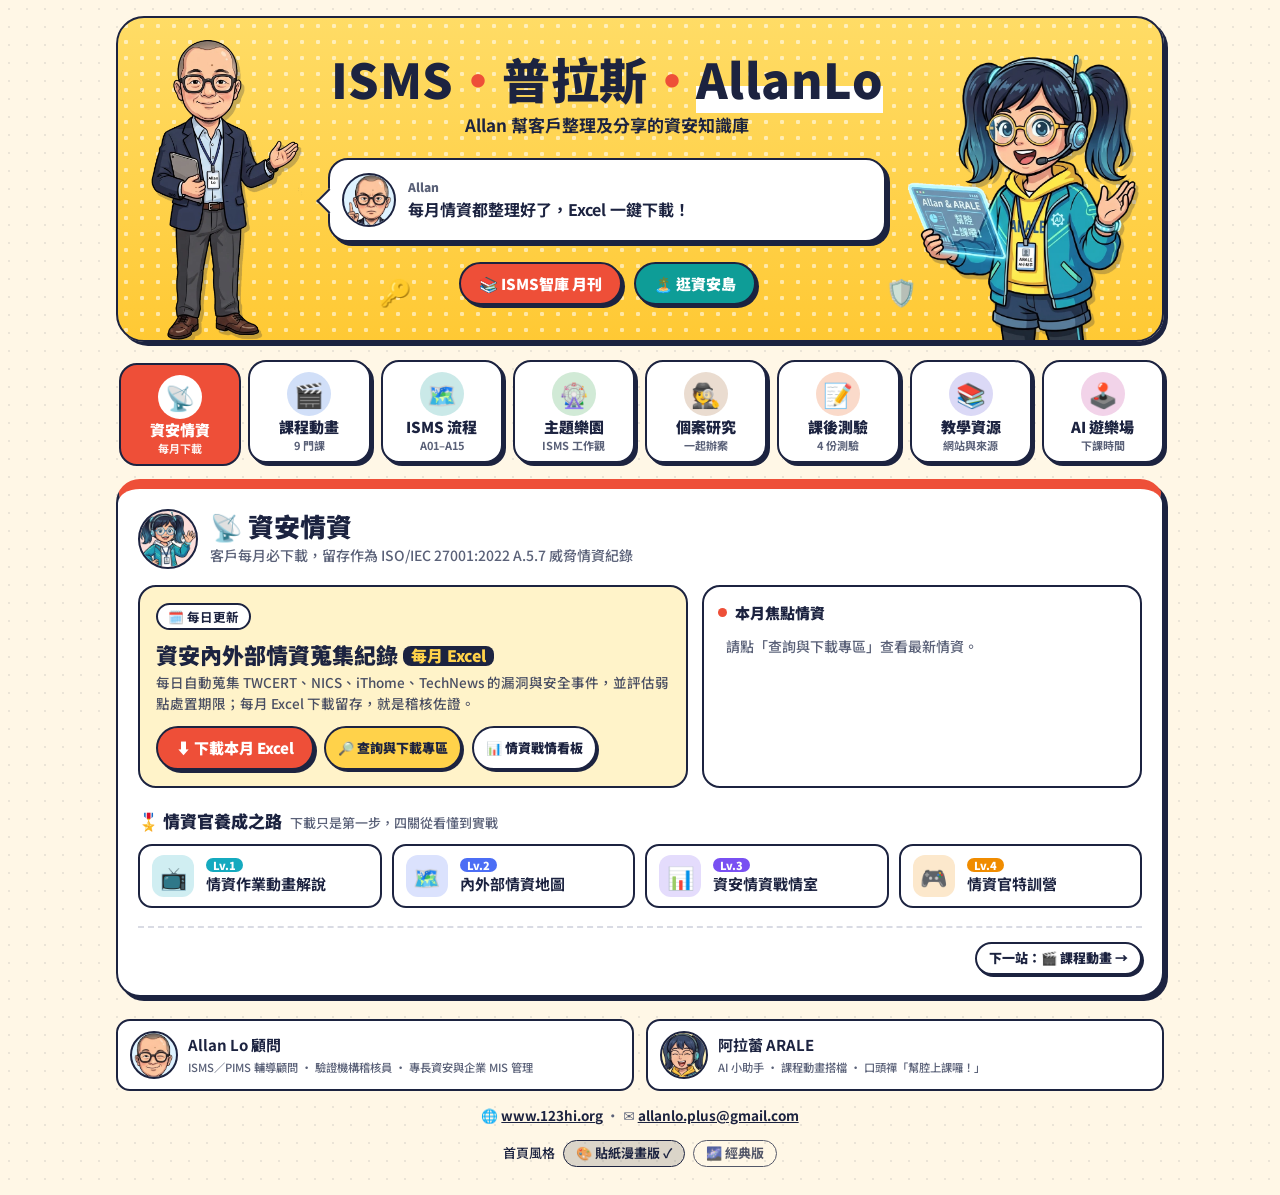
==== commit ad1a9c83: "Drop hero Excel button; add new menu items to homepages and islands The sticker homepage no longer h" ====
--- a/index.html
+++ b/index.html
@@ -184,6 +184,7 @@
   .intel,.g3,.g2.stack{grid-template-columns:1fr}
   .acts .btn.wide{flex:1 1 100%}
   .tile .d,.dl p{display:none!important}
+  .seg button{padding:7px 9px;font-size:13px}
   .dl h3{margin-bottom:10px}
   .about{grid-template-columns:1fr}
   footer{padding-bottom:76px}   /* 讓頁尾的版本切換不被右下角「分類」浮動鈕蓋住 */
@@ -209,7 +210,7 @@
     <div><span class="nm" id="bName">Allan</span><span class="say" id="bSay">大家好，我是 Allan！</span></div>
   </div>
   <div class="cta">
-    <a class="btn hot wig" id="heroXlsx" href="#">📥 下載每月情資 Excel</a>
+    <a class="btn hot wig" id="heroThink" href="#">📚 ISMS智庫 月刊</a>
     <a class="btn sea" href="https://allanlo.123hi.org/isms_island/" rel="noopener">🏝️ 逛資安島</a>
   </div>
   <button class="who b" id="whoB" aria-label="聽阿拉蕾說"><img src="assets/img/arale-tablet.webp" alt="AI 小助手 阿拉蕾" width="700" height="875"></button>
@@ -251,10 +252,11 @@
   <section id="p-cases" role="tabpanel" hidden>
     <div class="phead"></div>
     <div class="seg" id="seg">
-      <button aria-pressed="true" data-v="files">🗂️ 企業個案</button><button aria-pressed="false" data-v="news">📰 資安日報</button>
+      <button aria-pressed="true" data-v="files">🗂️ 企業個案</button><button aria-pressed="false" data-v="news">📰 資安日報</button><button aria-pressed="false" data-v="aicase">🤖 AI 安全檢測</button>
     </div>
     <div class="grid g3" id="files"></div>
     <div class="grid g3 news" id="news" hidden></div>
+    <div class="grid g3" id="aicase" hidden></div>
     <div class="foot">
       <a class="btn sm sun" id="caseRoom" href="#">🔍 進入資安個案研究室 ↗</a>
       <a class="btn sm" id="newsAll" href="#">📰 看全部新聞個案 ↗</a>
@@ -306,6 +308,7 @@
 const PARK = [
   { ic: "🗓️", t: "ISMS 的一年", tag: "動畫", d: "每天像刷牙、每月像量血壓、每年像全身健檢：ISMS 的工作節奏", p: "isms工作觀/isms工作的一年", c: "#1c7ed6", x: 13, y: 30 },
   { ic: "🗺️", t: "ISMS 工作地圖", tag: "互動動畫", d: "時間、流程、工作類別三種視角，看紀錄如何一天天累積", p: "isms工作觀/isms工作地圖", c: "#0ca678", x: 32, y: 68, low: true },
+  { ic: "🧭", t: "ISMS 工作地圖－系統體驗", tag: "系統體驗", d: "把程序書變成每天做得完的工作：每日巡檢、情資、月報與量測依頻率排好，點一下留紀錄", p: "isms工作觀/isms工作地圖_系統體驗", c: "#1098ad" },
   { ic: "🏘️", t: "ISMS 資安小鎮", tag: "互動地圖", d: "點建築，阿拉蕾帶路認識各部門的 ISMS 工作與稽核準備度", p: "isms工作觀/isms資安小鎮", c: "#e8590c", x: 52, y: 28 },
   { ic: "🎲", t: "ISMS 大富翁", tag: "桌遊 1～4 人", d: "擲骰子走完資安一年，蒐集紀錄卡、擋下事件，年底外部稽核拿驗證", p: "isms工作觀/isms大富翁遊戲", c: "#e03131", x: 70, y: 66, low: true },
   { ic: "🏰", t: "實體安全大冒險", tag: "自由探索", d: "探索 16 個 A.7 實體安全控制項，區域安全與設備安全一次認識", p: "isms工作觀/實體安全大冒險", c: "#7048e8", x: 88, y: 30 }
@@ -318,6 +321,15 @@
   { id: "S111003", cat: "資訊保護", t: "沒收回的那把鑰匙：艾倫普拉斯傳媒的跨年直播危機", o: "離職員工偷刪前東家資料，該當何罪？", tags: ["離職管理", "帳號註銷", "雲端金鑰", "共用帳號"] },
   { id: "S111004", cat: "資訊保護", t: "畫面不能重拍：曦光傳媒的片庫歸零事件", o: "電視台新聞片庫慘遭協力廠商刪除", tags: ["委外管理", "備份與復原", "RPO／RTO", "變更管理"] },
   { id: "S111005", cat: "資訊保護", t: "起飛之前：艾倫普拉斯科技的營業秘密保衛戰", o: "離職時請別帶走公司的營業秘密", tags: ["營業秘密", "內部威脅", "離職管理", "日誌監控"] }
+];
+const THINKTANK = "isms智庫";   /* Allan's ISMS智庫（每月一期） */
+const AICASE = [
+  { ic: "🧭", t: "總覽：AI 系統安全檢測個案", d: "一套上線系統從盤點、檢測到報告的完整案例", p: "ai寫的個案/ai開發系統之安全檢測個案/總覽ai系統安全檢測個案" },
+  { ic: "🧾", t: "XBOM 對話教學", d: "XBOM 是什麼、怎麼做、能證明什麼，對應 SSDLC 與 ISO 27001", p: "ai寫的個案/ai開發系統之安全檢測個案/xbom-對話教學" },
+  { ic: "🔬", t: "安全檢測對話教學", d: "源碼檢測、存取控制測試、滲透測試各自證明什麼", p: "ai寫的個案/ai開發系統之安全檢測個案/安全檢測對話教學" },
+  { ic: "📑", t: "解讀第三方檢測報告", d: "先看的五件事、逐節讀法與品質判斷", p: "ai寫的個案/ai開發系統之安全檢測個案/解讀第三方檢測報告" },
+  { ic: "🧑‍🏫", t: "延伸：安全檢測顧問輔導實務", d: "顧問如何帶客戶從接案做到移交", p: "ai寫的個案/ai開發系統之安全檢測個案/延伸安全檢測顧問輔導實務" },
+  { ic: "🖥️", t: "本個案的 PMS 系統", d: "以 ISMS 為基礎的專案安全管理系統", p: "https://pms.medsigtw.com/" }
 ];
 const NEWS_URL = "https://allanloplus.github.io/case_isnews/";
 const NEWS = [
@@ -334,8 +346,8 @@
   { ic: "🧋", t: "Allan's 資安大富翁－快樂遊台灣", d: "22 縣市環島大富翁：吃在地美食、認養縣市當資安守護者，把韌性指數推到 100%", u: "https://allanloplus.github.io/Monopoly/", c: "#38d9a9" },
   { ic: "🍜", t: "Allan 在哪裡？要吃甚麼？", d: "選心情、看天氣、挑飯友，阿拉蕾從 373 道台灣美食幫你挑", u: "https://allanloplus.github.io/What-to-eat/", c: "#ffd43b" },
   { ic: "🌴", t: "Allan 下南洋（光榮徽章版）", d: "馬來西亞駐外 878 天：357 篇日誌、台北⇄檳城航線地圖與南洋奇幻之旅勳章", u: "https://allanloplus.github.io/AllanWentToNayang/", c: "#a9e34b" },
-  { ic: "🏯", t: "Allan Lo 和你逛文化", d: "臺灣文化資產知性旅遊地圖：嘉義市、嘉義縣、雲林縣、臺南市，語音導覽、老地圖時光機與文資護照", u: "https://cultural.123hi.org/", c: "#e8a87c" },
-  { ic: "🚉", t: "Allan's 文化知識學習：影片導讀", d: "嘉義與臺南車站：同一位建築師，一座風華再現、一座風華再見？", u: "https://allanlo-g.github.io/Train_Station", c: "#74c0fc" }
+  { ic: "🏯", t: "Allan Lo 和你逛文化", d: "臺灣文化資產知性旅遊地圖：嘉義市、嘉義縣、雲林縣、臺南市，語音導覽、老地圖時光機與文資護照", u: "https://cultural.123hi.org/guide/", c: "#e8a87c" },
+  { ic: "🚉", t: "Allan's 文化知識學習：影片導讀", d: "嘉義與臺南車站：同一位建築師，一座風華再現、一座風華再見？", u: "https://allanlo-g.github.io/Train_Station/", c: "#74c0fc" }
 ];
 const COURSES = [
   { big: "ISO<br>27001", badge: "互動教材", name: "ISO27001 完整線上互動教材", p: "課程動畫/iso27001完整線上互動教材", img: "allan-point", bg: "linear-gradient(160deg,#1d4ed8,#14213d)" },
@@ -381,9 +393,9 @@
   { id: "flows", e: "🗺️", t: "ISMS 流程", s: "A01–A15", c: "#0e9d97", face: "arale-mini", d: "15 個運作流程，一站一支動畫，看懂整個 ISMS",
     talk: [["b", "arale-cheer", "跟我走完 A01 到 A15，一站一支動畫！"], ["a", "allan-point", "十五個流程串起來，就是整個 ISMS。"]] },
   { id: "park", e: "🎡", t: "主題樂園", s: "ISMS 工作觀", c: "#2f9e44", face: "allan-laugh", d: "ISMS 工作觀：用動畫、地圖和遊戲，玩出對 ISMS 的整體感",
-    talk: [["a", "allan-laugh", "歡迎光臨 ISMS 主題樂園！"], ["b", "arale-wow", "有小鎮、有大富翁，邊玩邊懂 ISMS！"]] },
-  { id: "cases", e: "🕵️", t: "個案研究", s: "一起辦案", c: "#a0612b", face: "allan-think", d: "真實資安事件改編的企業個案，加上即時新聞拆解的「資安日報」",
-    talk: [["a", "allan-think", "每一則資安新聞，都是一堂管理課。"], ["b", "arale-confused", "如果是我們公司遇到，該怎麼辦？"], ["a", "allan-wink", "進研究室，一起辦案就知道！"]] },
+    talk: [["a", "allan-laugh", "歡迎光臨 ISMS 主題樂園！"], ["b", "arale-wow", "有小鎮、有大富翁，邊玩邊懂 ISMS！"], ["a", "allan-point", "工作地圖多了系統體驗版，點一下就留紀錄。"]] },
+  { id: "cases", e: "🕵️", t: "個案研究", s: "一起辦案", c: "#a0612b", face: "allan-think", d: "真實事件改編的企業個案、新聞拆解的「資安日報」，以及 AI 開發系統的安全檢測個案",
+    talk: [["a", "allan-think", "每一則資安新聞，都是一堂管理課。"], ["b", "arale-confused", "如果是我們公司遇到，該怎麼辦？"], ["a", "allan-wink", "進研究室，一起辦案就知道！"], ["b", "arale-explain", "新上架：AI 開發系統的安全檢測個案！"]] },
   { id: "quiz", e: "📝", t: "課後測驗", s: "4 份測驗", c: "#e8590c", face: "allan-point", d: "上完課了嗎？來檢查學習成果",
     talk: [["a", "allan-point", "上完課了嗎？來挑戰一下！"], ["b", "arale-cheer", "答對就送你一個阿拉蕾的讚 💪"]] },
   { id: "res", e: "📚", t: "教學資源", s: "網站與來源", c: "#5b54d6", face: "allan-smile", d: "教學網站、影音文章，以及常用的外部情資來源",
@@ -414,12 +426,14 @@
 $("#files").innerHTML = CASES.map(c => `<article class="case"><span class="no">CASE ${esc(c.id)} · ${esc(c.cat)}</span><b>${esc(c.t)}</b><small>改編自：${esc(c.o)}</small>
   <div class="acts"><a class="btn sm sun" href="${CASE_URL}#${esc(c.id)}-read" rel="noopener">📖 開始閱讀</a><a class="btn sm" href="${CASE_URL}#${esc(c.id)}-discuss" rel="noopener">💬 討論互動</a></div></article>`).join("");
 $("#news").innerHTML = NEWS.map(n => `<a class="case" style="text-decoration:none" href="${NEWS_URL}cases/${esc(n.slug)}/" rel="noopener"><span class="no"><span class="tg sev ${n.sev === "緊急" ? "urgent" : ""}">${esc(n.sev)}</span>${esc(n.date.replace(/-/g, "/"))} · ${esc(n.src)}</span><b>${esc(n.t)}</b><small>${esc(n.d)}</small></a>`).join("");
+$("#aicase").innerHTML = AICASE.map(a => row(siteUrl(a.p), a.ic, esc(a.t), esc(a.d))).join("");
+$("#heroThink").href = siteUrl(THINKTANK);
 $("#caseRoom").href = siteUrl("ai寫的個案/資安個案研究室");
 $("#newsAll").href = siteUrl("ai寫的個案/從新聞看個案");
 $("#seg").addEventListener("click", e => {
   const b = e.target.closest("button"); if (!b) return;
   $("#seg").querySelectorAll("button").forEach(x => x.setAttribute("aria-pressed", x === b));
-  $("#files").hidden = b.dataset.v !== "files"; $("#news").hidden = b.dataset.v !== "news";
+  ["files", "news", "aicase"].forEach(v => $("#" + v).hidden = b.dataset.v !== v);
 });
 
 $("#quiz").innerHTML = QUIZ.map(([t, p]) => { const [ic, ...rest] = t.split(" "); return row(siteUrl(p), ic, esc(rest.join(" ")), ""); }).join("");
@@ -489,7 +503,7 @@
 
 /* ================= 情資：每月下載與焦點（讀取情資蒐集紀錄網站，邏輯同 home-classic.html） ================= */
 const TODAY = (() => { const m = location.search.match(/[?&]today=(\d{4})-(\d{1,2})-(\d{1,2})/); return m ? new Date(+m[1], +m[2] - 1, +m[3], 23, 59) : new Date(); })();
-$("#btnXlsx").href = $("#heroXlsx").href = $("#btnOpen").href = siteUrl(INTEL_PAGE);   /* 讀不到資料時，按鈕都帶到查詢與下載專區 */
+$("#btnXlsx").href = $("#btnOpen").href = siteUrl(INTEL_PAGE);   /* 讀不到資料時，按鈕都帶到查詢與下載專區 */
 
 /* 以中文檔名下載（跨網域連結無法指定檔名，所以先抓成 blob）；失敗就直接開啟原連結 */
 function bindDownload(a, url, name) {
@@ -526,8 +540,6 @@
   $("#fileYear").textContent = `${main.year}年${main.month}月`;
   $("#btnXlsx").textContent = `⬇️ 下載 ${label(main)}`;
   bindDownload($("#btnXlsx"), INTEL + main.xlsx, main.xlsxName);
-  $("#heroXlsx").textContent = `📥 下載 ${yr(main)}${main.month} 月情資 Excel`;
-  bindDownload($("#heroXlsx"), INTEL + main.xlsx, main.xlsxName);
   const other = $("#btnOther");
   if (side) { other.textContent = `⬇️ ${label(side)}`; bindDownload(other, INTEL + side.xlsx, side.xlsxName); } else other.hidden = true;
 
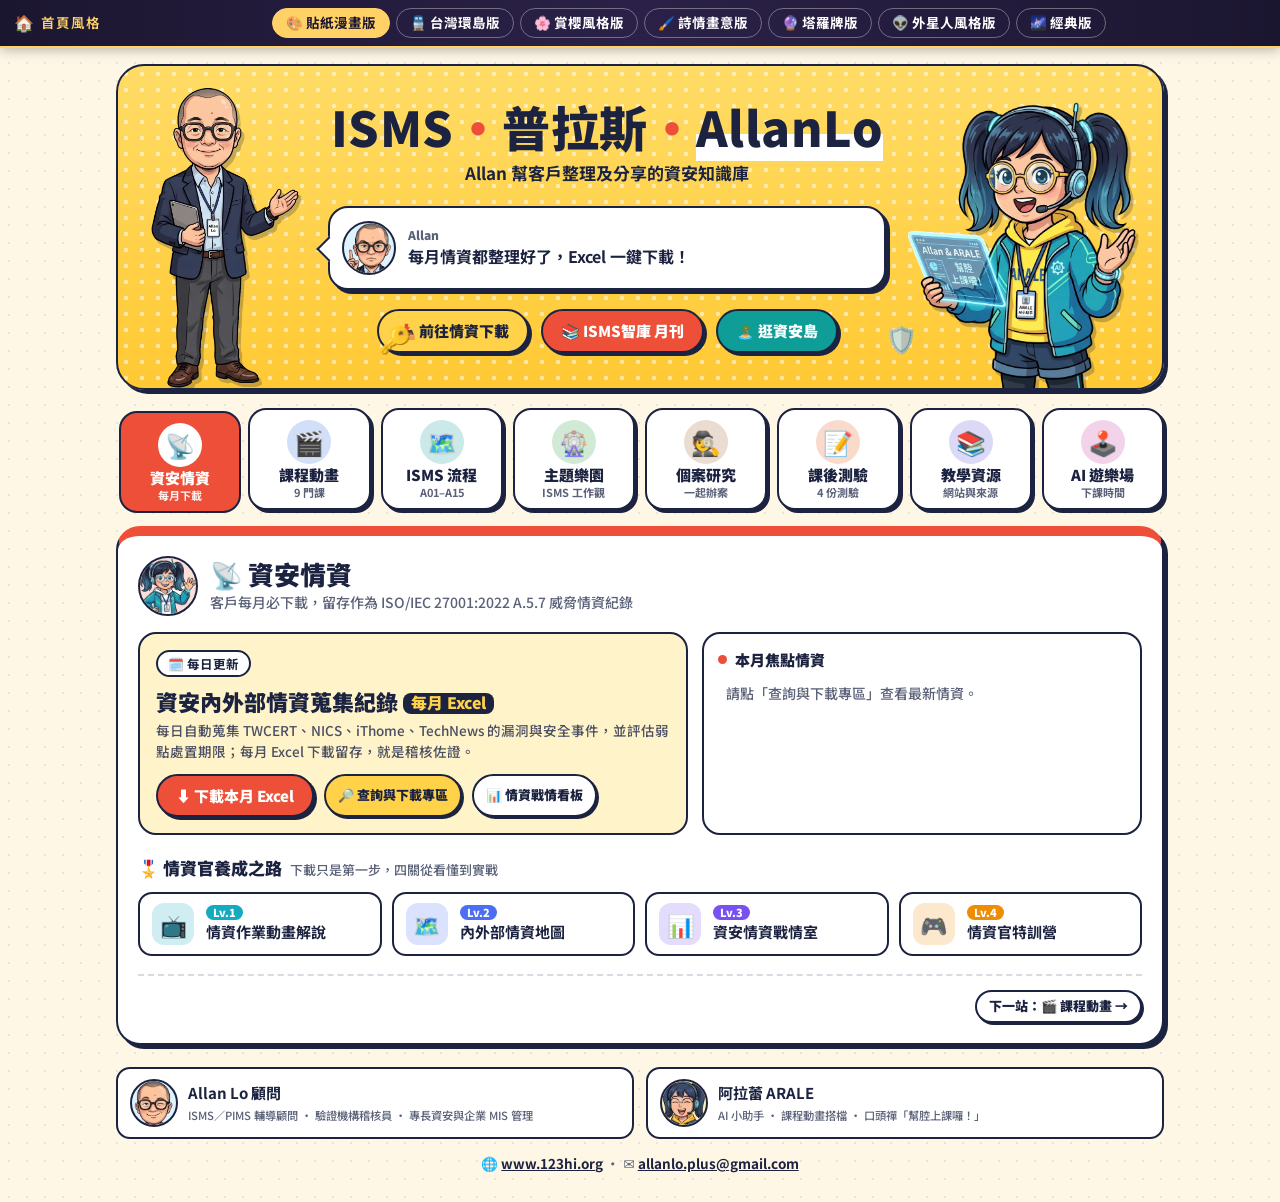
==== commit 57296b44: "Add a jump-to-intel-download button to the sticker homepage A yellow 前往情資下載 button leads the stage b" ====
--- a/index.html
+++ b/index.html
@@ -191,6 +191,10 @@
 }
 @media (max-width:370px){.who.b img{height:118px}.stage{grid-template-columns:68px minmax(0,1fr) 94px}}
 @media (prefers-reduced-motion:reduce){*,*::before,*::after{animation:none!important;transition:none!important}html{scroll-behavior:auto}}
+
+/* 前往情資下載（Allan 指定：舞台加一顆按鈕，跳到下載區，不直接下載） */
+.dlflash{animation:dlflash 2.2s ease-out}
+@keyframes dlflash{0%,100%{box-shadow:none}20%,55%{box-shadow:0 0 0 5px rgba(255,190,40,.95),0 0 30px rgba(255,190,40,.6)}}
 </style>
 </head>
 <body>
@@ -210,6 +214,7 @@
     <div><span class="nm" id="bName">Allan</span><span class="say" id="bSay">大家好，我是 Allan！</span></div>
   </div>
   <div class="cta">
+    <a class="btn sun" id="goIntel" href="#intel" target="_self">📥 前往情資下載</a>
     <a class="btn hot wig" id="heroThink" href="#">📚 ISMS智庫 月刊</a>
     <a class="btn sea" href="https://allanlo.123hi.org/isms_island/" rel="noopener">🏝️ 逛資安島</a>
   </div>
@@ -557,5 +562,13 @@
   $("#focusList").innerHTML = items.slice(0, 3).map(x => link(x, `<small>${x.d.getMonth() + 1}/${x.d.getDate()} · ${esc(x.source)}${badge(x)}</small>${esc(x.title)}`)).join("");
 })();
 </script>
+<script>
+/* 「📥 前往情資下載」：打開資安情資分類並捲到下載區，下載區閃一下提示位置 */
+$("#goIntel").addEventListener("click", e => {
+  e.preventDefault(); show(0); history.replaceState(null, "", "#intel");
+  const d = document.querySelector("#p-intel .dl");
+  setTimeout(() => { d.scrollIntoView({ behavior: reduce ? "auto" : "smooth", block: "center" }); d.classList.remove("dlflash"); void d.offsetWidth; d.classList.add("dlflash"); }, 60);
+});
+</script>
 </body>
 </html>
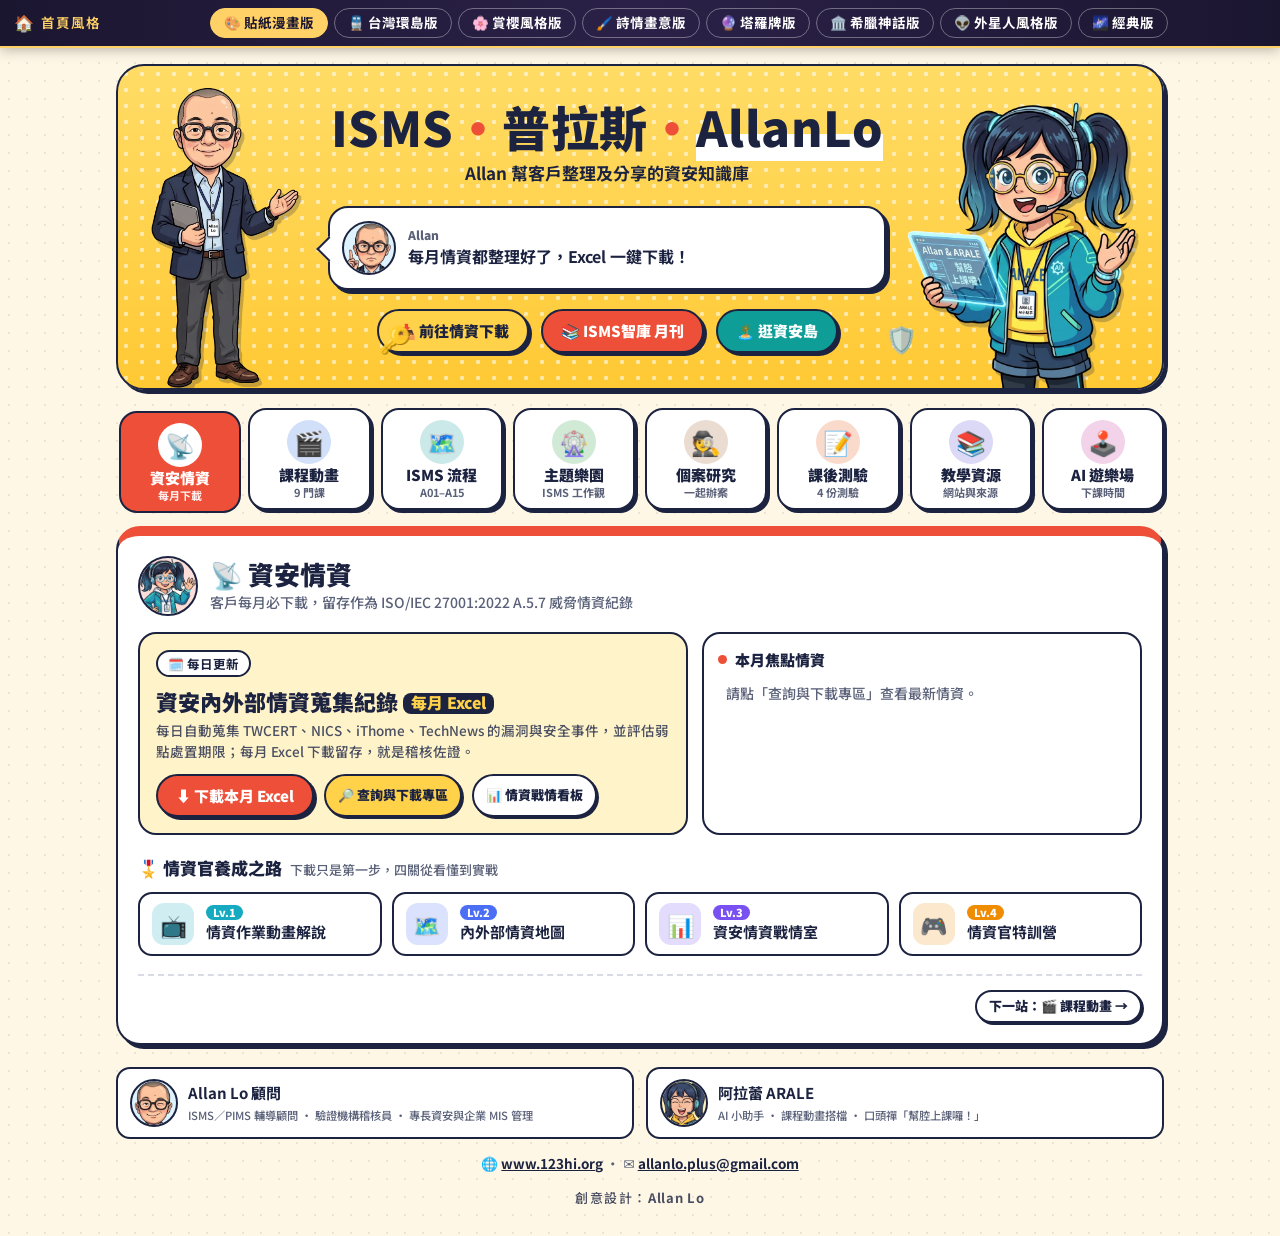
==== commit 22837ae2: "Point knowledge-base links at www.123hi.org instead of Google Sites Every homepage version and both " ====
--- a/index.html
+++ b/index.html
@@ -302,7 +302,7 @@
 const INTEL = "https://allanloplus.github.io/intelligence/";
 const INTEL_PAGE = "資安情資/資安情資蒐集紀錄";
 
-const SITE = "https://sites.google.com/123hi.org/isms/";
+const SITE = "https://www.123hi.org/";
 
 const LEVELS = [
   { ic: "📺", t: "情資作業動畫解說", d: "13 段動畫簡報：情資蒐集、脆弱性識別、AI 風險排序到稽核證據", p: "資安情資/資安情資作業動畫解說", c: "#15aabf" },
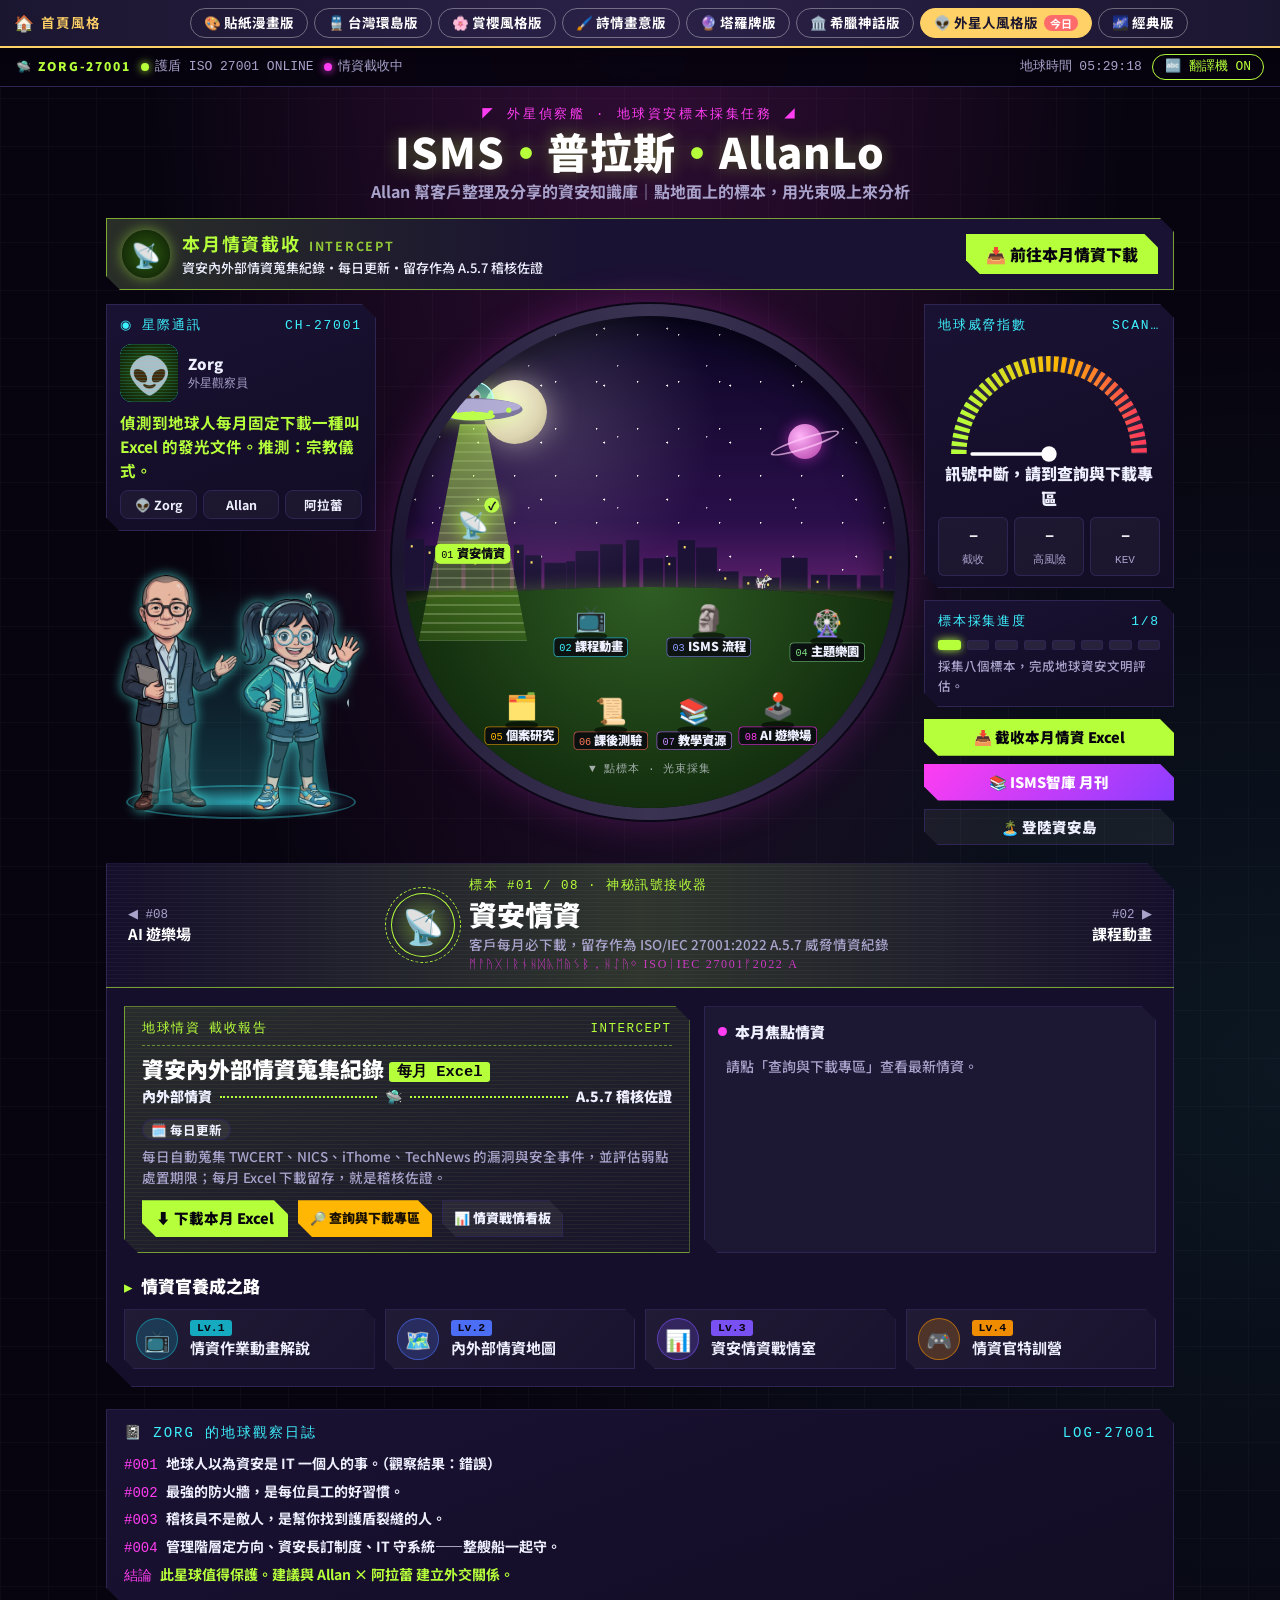
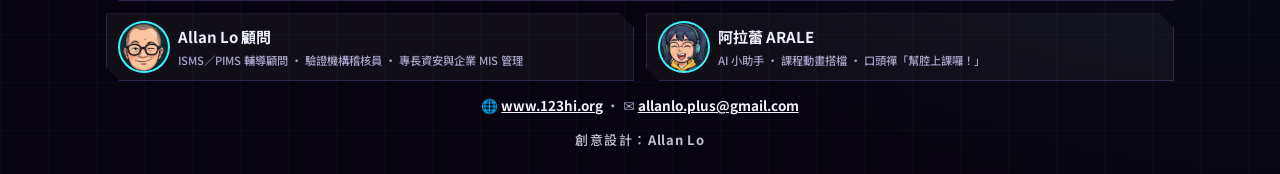
==== commit 3372065e: "Rotate the default homepage by weekday The homepage now redirects to the day's version: Monday throu" ====
--- a/index.html
+++ b/index.html
@@ -3,6 +3,15 @@
 <head>
 <meta charset="utf-8">
 <meta name="viewport" content="width=device-width, initial-scale=1">
+<script src="versions.js"></script>
+<script>
+/* 每日輪替（Allan 指定）：首頁依星期幾轉到當天的版本（星期一＝貼紙漫畫版，就留在本頁）。帶 ?style= 表示訪客指定要看這一版，不轉。分頁錨點與其他參數一併帶過去。 */
+(function () {
+  if (/[?&]style=/.test(location.search)) return;
+  var t = window.HOME_TODAY && window.HOME_TODAY();
+  if (t && t.id !== "sticker") location.replace(t.file + location.search + location.hash);
+})();
+</script>
 <title>ISMS·普拉斯·AllanLo</title>
 <meta name="description" content="Allan 幫客戶整理及分享的資安知識庫：每月資安內外部情資、課程動畫、課後測驗與教學資源。">
 <base target="_blank">
@@ -10,7 +19,7 @@
 <link rel="preconnect" href="https://fonts.gstatic.com" crossorigin>
 <link href="https://fonts.googleapis.com/css2?family=Noto+Sans+TC:wght@500;700;900&display=swap" rel="stylesheet">
 <style>
-/* 貼紙漫畫版首頁：一個舞台＋八個分類分頁，內容不往下堆疊。其他版本見 versions.js（頁尾可切換） */
+/* 貼紙漫畫版首頁：一個舞台＋八個分類分頁，內容不往下堆疊。其他版本見 versions.js（頁首切換列；每日輪替） */
 :root{
   --ink:#1c2340; --muted:#5a6178; --paper:#fff7e6; --card:#fff; --sun:#ffd24a;
   --coral:#ee4f38; --teal:#0e9d97; --tc:#ee4f38;
@@ -293,7 +302,6 @@
   <div class="contact">🌐 <a href="https://www.123hi.org/">www.123hi.org</a> · ✉️ <a href="mailto:allanlo.plus@gmail.com">allanlo.plus@gmail.com</a></div>
   <div id="verSwitch" data-current="sticker"></div>
 </footer>
-<script src="versions.js"></script>
 
 <button class="fab" id="fab" aria-label="回到分類"><img src="assets/img/arale-cheer.webp" alt="">分類 ↑</button>
 
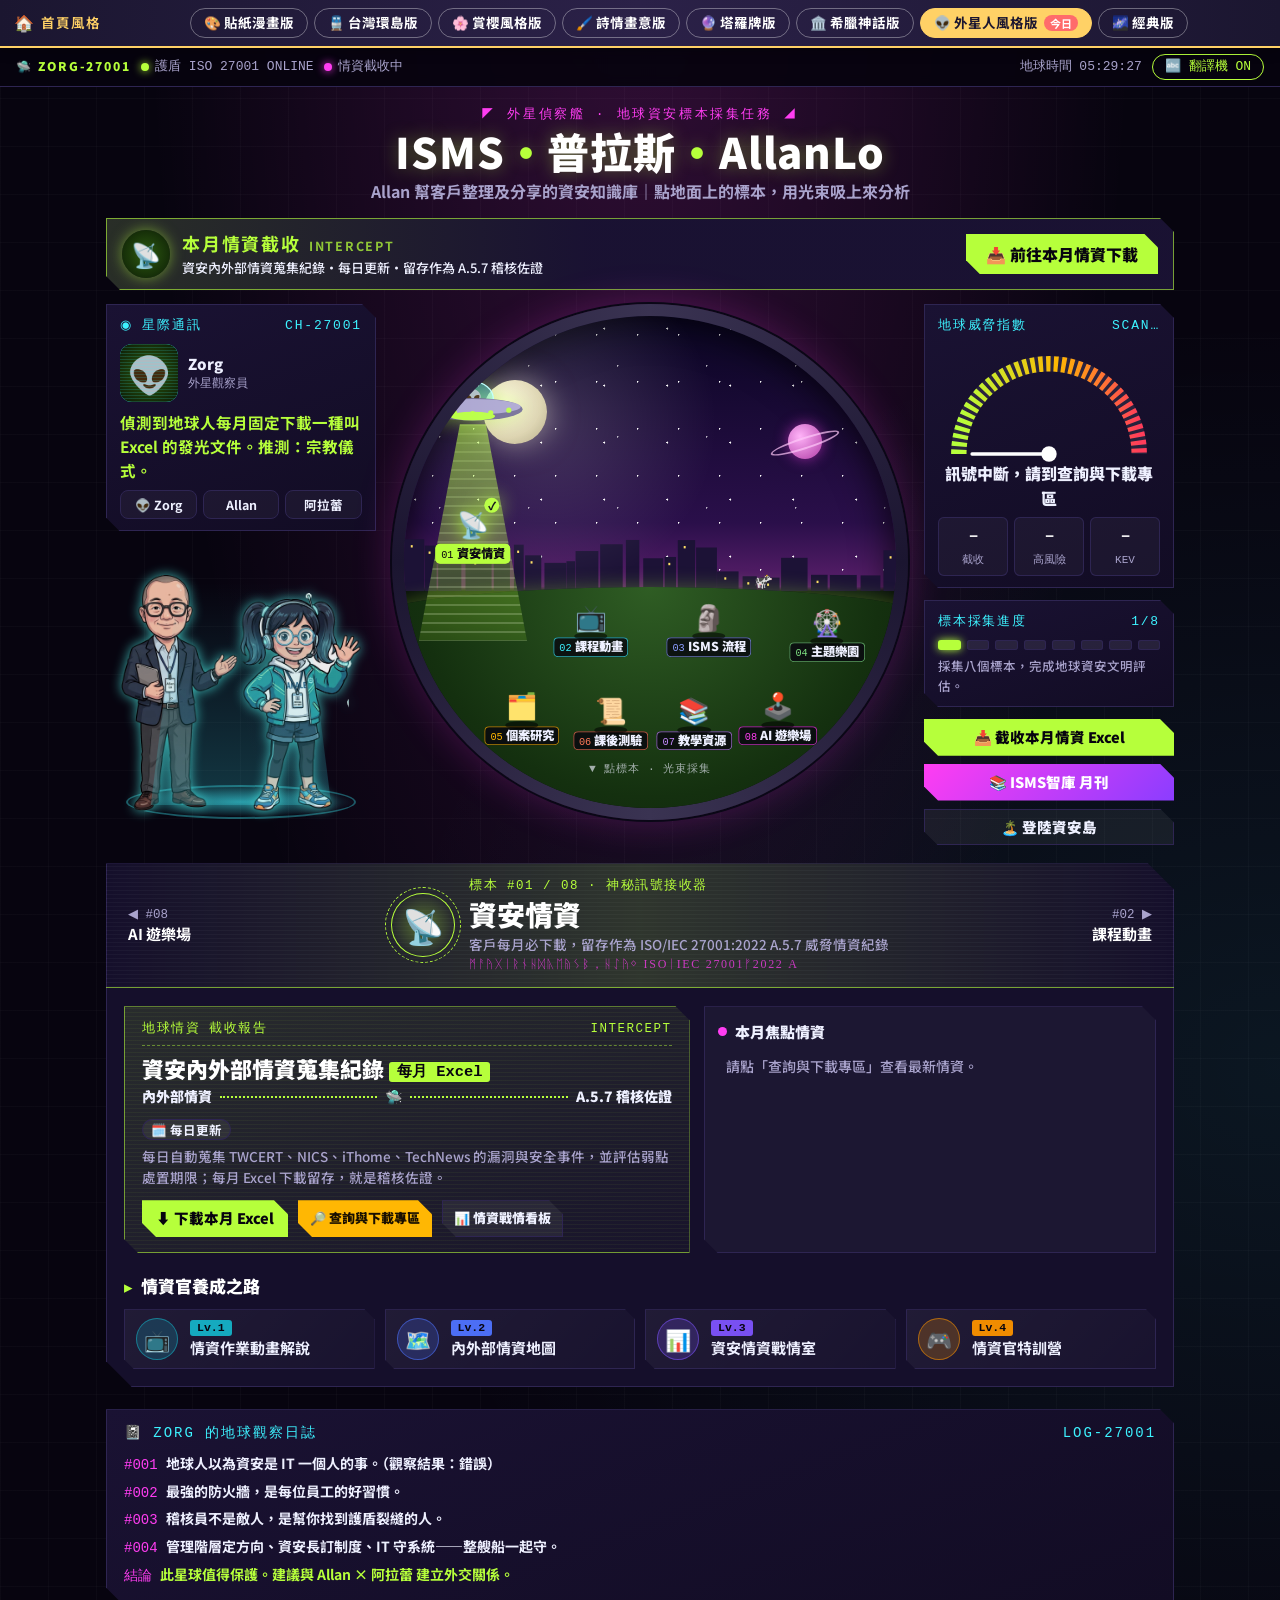
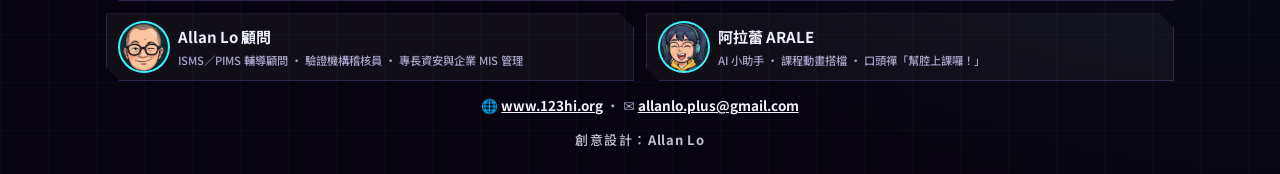
==== commit 6e2a9da1: "Give the sticker version its own home-sticker.html; index.html becomes a router The sticker content " ====
--- a/index.html
+++ b/index.html
@@ -3,580 +3,42 @@
 <head>
 <meta charset="utf-8">
 <meta name="viewport" content="width=device-width, initial-scale=1">
+<title>ISMS·普拉斯·AllanLo</title>
+<meta name="description" content="Allan 幫客戶整理及分享的資安知識庫：每月資安內外部情資、課程動畫、課後測驗與教學資源。">
+<!-- 首頁轉向頁（Google Sites「整頁嵌入」用的網址）。本身沒有內容：
+     依星期幾轉到當天的版本（星期一到星期日＝versions.js 清單由左到右的前七個，經典版不納入）。
+     ?style=<id> 轉到指定版本（例如 ?style=sticker，相容舊連結）；?day=1～7 可測試星期幾。其他參數與 #分頁 一併帶過去。 -->
 <script src="versions.js"></script>
 <script>
-/* 每日輪替（Allan 指定）：首頁依星期幾轉到當天的版本（星期一＝貼紙漫畫版，就留在本頁）。帶 ?style= 表示訪客指定要看這一版，不轉。分頁錨點與其他參數一併帶過去。 */
 (function () {
-  if (/[?&]style=/.test(location.search)) return;
-  var t = window.HOME_TODAY && window.HOME_TODAY();
-  if (t && t.id !== "sticker") location.replace(t.file + location.search + location.hash);
+  var m = location.search.match(/[?&]style=([a-z]+)/), V = window.HOME_VERSIONS || [], v = null;
+  if (m) for (var i = 0; i < V.length; i++) if (V[i].id === m[1]) v = V[i];
+  v = v || (window.HOME_TODAY && window.HOME_TODAY());
+  if (v) location.replace(v.file + location.search + location.hash);
 })();
 </script>
-<title>ISMS·普拉斯·AllanLo</title>
-<meta name="description" content="Allan 幫客戶整理及分享的資安知識庫：每月資安內外部情資、課程動畫、課後測驗與教學資源。">
-<base target="_blank">
-<link rel="preconnect" href="https://fonts.googleapis.com">
-<link rel="preconnect" href="https://fonts.gstatic.com" crossorigin>
-<link href="https://fonts.googleapis.com/css2?family=Noto+Sans+TC:wght@500;700;900&display=swap" rel="stylesheet">
 <style>
-/* 貼紙漫畫版首頁：一個舞台＋八個分類分頁，內容不往下堆疊。其他版本見 versions.js（頁首切換列；每日輪替） */
-:root{
-  --ink:#1c2340; --muted:#5a6178; --paper:#fff7e6; --card:#fff; --sun:#ffd24a;
-  --coral:#ee4f38; --teal:#0e9d97; --tc:#ee4f38;
-  --bd:2.5px solid var(--ink); --sh:4px 4px 0 var(--ink); --r:18px;
-}
-*{box-sizing:border-box}
-[hidden]{display:none!important}
-html{scroll-behavior:smooth}
-body{margin:0;color:var(--ink);font-family:"Noto Sans TC",system-ui,-apple-system,"Microsoft JhengHei",sans-serif;font-weight:500;line-height:1.55;overflow-x:hidden;
-  background:radial-gradient(rgba(28,35,64,.09) 1.2px,transparent 1.4px) 0 0/18px 18px,var(--paper)}
-img{max-width:100%;display:block}
-a{color:inherit}
-button{font:inherit;color:inherit;cursor:pointer}
-.wrap{max-width:1080px;margin:0 auto;padding:16px 16px 0}
-:focus-visible{outline:3px solid #3b6cf0;outline-offset:2px}
-
-/* ---------- 舞台 ---------- */
-.stage{position:relative;display:grid;grid-template-columns:170px minmax(0,1fr) 236px;grid-template-areas:"a title b" "a bubble b" "a cta b";column-gap:18px;align-items:center;
-  padding:22px 22px 0;border:var(--bd);border-radius:28px;box-shadow:var(--sh);overflow:hidden;
-  background:radial-gradient(rgba(255,255,255,.55) 2px,transparent 2.4px) 0 0/16px 16px,linear-gradient(180deg,#ffdc66,#ffc934)}
-.deco{position:absolute;font-size:26px;opacity:.9;animation:float 5s ease-in-out infinite;pointer-events:none}
-@keyframes float{50%{transform:translateY(-10px) rotate(8deg)}}
-.who{align-self:end;display:flex;justify-content:center;border:0;background:none;padding:0;-webkit-tap-highlight-color:transparent}
-.who img{width:auto;transform-origin:bottom center;filter:drop-shadow(3px 4px 0 rgba(28,35,64,.25))}
-.who.a{grid-area:a}.who.a img{height:300px;animation:sway 5s ease-in-out infinite}
-.who.b{grid-area:b}.who.b img{height:286px;animation:hop 3.4s ease-in-out infinite}
-.who.talk img{animation:talk .5s ease-in-out 2}
-@keyframes sway{50%{transform:rotate(1.5deg) translateY(-5px)}}
-@keyframes hop{0%,40%,100%{transform:translateY(0)}20%{transform:translateY(-12px) rotate(-1deg)}}
-@keyframes talk{50%{transform:translateY(-10px) scale(1.03)}}
-.title{grid-area:title;text-align:center;align-self:end}
-h1{margin:0;font-size:clamp(26px,4.6vw,48px);font-weight:900;line-height:1.15;white-space:nowrap;letter-spacing:.01em}
-h1 i{font-style:normal;color:var(--coral)}
-h1 em{font-style:normal;background:linear-gradient(transparent 62%,#fff 62%)}
-.tagline{margin:6px 0 0;font-weight:700;font-size:clamp(13px,1.6vw,17px)}
-.bubble{grid-area:bubble;position:relative;display:flex;align-items:center;gap:12px;min-height:84px;margin:14px 0;padding:10px 16px 10px 12px;background:#fff;border:var(--bd);border-radius:20px;box-shadow:var(--sh)}
-.bubble::after{content:"";position:absolute;top:50%;width:16px;height:16px;background:#fff;border:var(--bd);border-top:0;border-right:0;margin-top:-8px}
-.bubble.from-a::after{left:-10px;transform:rotate(45deg)}
-.bubble.from-b::after{right:-10px;transform:rotate(-135deg)}
-.bubble .face{flex:none;width:54px;height:54px;border-radius:50%;border:var(--bd);background:#dff3ff;object-fit:cover;object-position:top}
-.bubble.from-b .face{background:#fff1b8}
-.bubble .nm{display:block;font-size:12px;font-weight:900;color:var(--muted)}
-.bubble .say{font-weight:700;font-size:16px;line-height:1.45}
-.cta{grid-area:cta;display:flex;gap:12px;justify-content:center;flex-wrap:wrap;align-self:start;padding-bottom:24px}
-
-.btn{display:inline-flex;align-items:center;justify-content:center;gap:6px;padding:10px 18px;border:var(--bd);border-radius:999px;box-shadow:3px 3px 0 var(--ink);background:#fff;font-weight:900;font-size:15px;line-height:1.3;text-decoration:none;text-align:center;transition:transform .12s ease,box-shadow .12s ease}
-.btn:hover{transform:translate(-1px,-2px);box-shadow:5px 6px 0 var(--ink)}
-.btn:active{transform:translate(3px,3px);box-shadow:0 0 0 var(--ink)}
-.btn.hot{background:var(--coral);color:#fff}
-.btn.sea{background:var(--teal);color:#fff}
-.btn.sun{background:var(--sun)}
-.btn.sm{padding:6px 12px;font-size:13px;box-shadow:2px 2px 0 var(--ink)}
-.wig{animation:wig 3.2s ease-in-out infinite}
-@keyframes wig{0%,86%,100%{rotate:0deg}90%{rotate:-3deg}95%{rotate:3deg}}
-
-/* ---------- 分類 ---------- */
-.tabs{display:grid;grid-template-columns:repeat(8,1fr);gap:10px;margin:18px 0 16px;scroll-margin-top:8px}
-.tab{display:flex;flex-direction:column;align-items:center;gap:2px;padding:10px 4px 8px;border:var(--bd);border-radius:var(--r);background:#fff;box-shadow:3px 3px 0 var(--ink);font-weight:900;font-size:15px;line-height:1.25;transition:transform .12s ease,box-shadow .12s ease,background .12s ease;-webkit-tap-highlight-color:transparent}
-.tab .e{width:44px;height:44px;border-radius:50%;display:grid;place-items:center;font-size:24px;background:color-mix(in srgb,var(--c) 22%,#fff);transition:transform .2s ease}
-.tab small{font-size:11px;font-weight:700;color:var(--muted)}
-.tab:hover{transform:translate(-1px,-3px);box-shadow:5px 7px 0 var(--ink)}
-.tab:hover .e{transform:rotate(-10deg) scale(1.12)}
-.tab[aria-selected="true"]{background:var(--c);color:#fff;transform:translate(3px,3px);box-shadow:0 0 0 var(--ink)}
-.tab[aria-selected="true"] .e{background:#fff}
-.tab[aria-selected="true"] small{color:#fff;opacity:.92}
-
-/* ---------- 內容面板 ---------- */
-.panel{position:relative;background:var(--card);border:var(--bd);border-radius:24px;box-shadow:var(--sh);padding:20px;border-top:10px solid var(--tc)}
-.panel section{animation:pop .28s ease-out}
-@keyframes pop{from{opacity:0;transform:translateY(8px)}}
-.phead{display:flex;align-items:center;gap:12px;margin-bottom:16px}
-.phead img{flex:none;width:60px;height:60px;border-radius:50%;border:var(--bd);background:color-mix(in srgb,var(--tc) 18%,#fff);object-fit:cover;object-position:top}
-.phead h2{margin:0;font-size:clamp(20px,2.6vw,26px);font-weight:900;line-height:1.25}
-.phead p{margin:2px 0 0;color:var(--muted);font-size:14px}
-.sub{display:flex;align-items:baseline;gap:8px;flex-wrap:wrap;margin:20px 0 10px;font-size:17px;font-weight:900}
-.sub small{font-size:13px;font-weight:500;color:var(--muted)}
-.grid{display:grid;gap:10px}
-.g2{grid-template-columns:repeat(2,1fr)}.g3{grid-template-columns:repeat(3,1fr)}.g4{grid-template-columns:repeat(4,1fr)}.g5{grid-template-columns:repeat(5,1fr)}
-
-.row{position:relative;display:flex;align-items:center;gap:12px;min-height:60px;padding:9px 12px;border:2px solid var(--ink);border-radius:14px;background:#fff;text-decoration:none;transition:transform .12s ease,box-shadow .12s ease,background .12s ease}
-.row:hover{transform:translate(-1px,-2px);box-shadow:3px 4px 0 var(--ink);background:color-mix(in srgb,var(--c,var(--tc)) 10%,#fff)}
-.row .ic{flex:none;min-width:42px;height:42px;padding:0 6px;border-radius:12px;display:grid;place-items:center;text-align:center;font-size:22px;background:color-mix(in srgb,var(--c,var(--tc)) 20%,#fff)}
-.row .ic.txt{font-size:12px;font-weight:900;color:#fff;background:var(--c);line-height:1.15}
-.row .ic.wide{width:66px;height:46px}
-.row .tx{min-width:0;font-weight:700;font-size:15px;line-height:1.35}
-.row .tx small{display:block;font-weight:500;font-size:12.5px;color:var(--muted);line-height:1.4}
-.row .tg{display:table;margin-bottom:2px;padding:0 7px;border-radius:999px;background:var(--c,var(--tc));color:#fff;font-size:11px;font-weight:900;vertical-align:1px}
-.clamp{display:-webkit-box!important;-webkit-line-clamp:2;-webkit-box-orient:vertical;overflow:hidden}
-
-.tile{display:flex;flex-direction:column;align-items:center;gap:2px;padding:10px 6px;border:2px solid var(--ink);border-radius:14px;text-align:center;text-decoration:none;background:#fff;transition:transform .12s ease,box-shadow .12s ease,background .12s ease}
-.tile:hover{transform:translate(-1px,-3px) rotate(-1deg);box-shadow:3px 4px 0 var(--ink);background:color-mix(in srgb,var(--c,var(--tc)) 12%,#fff)}
-.tile .e{font-size:28px;line-height:1.2}
-.tile small{font-size:11px;font-weight:900;color:var(--c,var(--tc));letter-spacing:.06em}
-.tile b{font-size:14px;line-height:1.3}
-.tile .d{font-size:12px;color:var(--muted);line-height:1.4}
-
-/* 情資 */
-.intel{display:grid;grid-template-columns:1.25fr 1fr;gap:14px}
-.dl{padding:16px;border:var(--bd);border-radius:var(--r);background:#fff3c9}
-.pill{display:inline-block;padding:2px 10px;border:2px solid var(--ink);border-radius:999px;background:#fff;font-size:12.5px;font-weight:700;margin:0 4px 4px 0}
-.pill.risk{background:var(--coral);color:#fff}
-.dl h3{margin:6px 0 4px;font-size:clamp(18px,2.2vw,22px);font-weight:900;line-height:1.3}
-.dl h3 span{display:inline-block;padding:0 8px;border-radius:8px;background:var(--ink);color:var(--sun);font-size:.72em;vertical-align:2px}
-.dl p{margin:0 0 12px;font-size:13.5px;color:#4a4f63}
-.acts{display:flex;flex-wrap:wrap;gap:10px}
-.focus{padding:14px;border:var(--bd);border-radius:var(--r);background:#fff}
-.focus h3{margin:0 0 6px;font-size:15px;font-weight:900;display:flex;align-items:center;gap:8px}
-.live{width:9px;height:9px;border-radius:50%;background:var(--coral);animation:ping 1.8s infinite}
-@keyframes ping{0%{box-shadow:0 0 0 0 rgba(238,79,56,.6)}70%,100%{box-shadow:0 0 0 9px rgba(238,79,56,0)}}
-.focus a,.focus .ph{display:block;padding:7px 8px;border-radius:10px;text-decoration:none;font-size:14px;font-weight:700;line-height:1.4}
-.focus a+a{border-top:1.5px dashed #d9dbe4}
-.focus a:hover{background:#fff3c9}
-.focus small{display:block;font-size:12px;font-weight:500;color:var(--muted)}
-.focus .ph{color:var(--muted);font-weight:500}
-.bd{display:inline-block;margin-left:4px;padding:0 5px;border-radius:4px;background:#ffe1dc;color:#c0321d;font-size:11px;font-weight:900}
-.bd.kev{background:#c0321d;color:#fff}
-
-/* 個案 */
-.seg{display:inline-flex;border:var(--bd);border-radius:999px;overflow:hidden;margin-bottom:12px}
-.seg button{border:0;background:#fff;padding:7px 16px;font-weight:900;font-size:14px}
-.seg button+button{border-left:var(--bd)}
-.seg button[aria-pressed="true"]{background:var(--ink);color:#fff}
-.case{display:flex;flex-direction:column;gap:4px;padding:12px;border:2px solid var(--ink);border-radius:14px;background:#fffaf0}
-.case .no{font-size:11.5px;font-weight:900;letter-spacing:.06em;color:#8a5a1c}
-.case b{font-size:15px;line-height:1.4}
-.case small{font-size:12.5px;color:var(--muted);line-height:1.4}
-.case .acts{margin-top:auto;padding-top:6px;gap:8px}
-.news .sev{background:#e8590c}.news .sev.urgent{background:#c0321d}
-.foot{display:flex;flex-wrap:wrap;align-items:center;gap:10px;margin-top:14px}
-.foot .note{flex:1 1 260px;margin:0;font-size:12px;color:var(--muted)}
-.next{display:flex;justify-content:flex-end;margin-top:18px;padding-top:14px;border-top:2px dashed #d9dbe4}
-
-/* ---------- 頁尾 ---------- */
-footer{max-width:1080px;margin:22px auto 0;padding:0 16px 28px;font-size:13.5px}
-.about{display:grid;grid-template-columns:1fr 1fr;gap:12px;margin-bottom:14px}
-.about div{display:flex;align-items:center;gap:10px;padding:10px 12px;border:2px solid var(--ink);border-radius:14px;background:#fff}
-.about img{flex:none;width:48px;height:48px;border-radius:50%;border:2px solid var(--ink);background:#dff3ff;object-fit:cover;object-position:top}
-.about div+div img{background:#fff1b8}
-.about b{display:block;font-size:15px}
-.about small{color:var(--muted)}
-.contact{text-align:center;color:var(--muted)}
-.contact a{color:var(--ink);font-weight:700}
-.fab{position:fixed;right:12px;bottom:12px;z-index:10;display:flex;align-items:center;gap:4px;padding:4px 12px 4px 4px;border:var(--bd);border-radius:999px;background:var(--sun);box-shadow:3px 3px 0 var(--ink);font-weight:900;font-size:13px;opacity:0;pointer-events:none;transform:translateY(12px);transition:opacity .2s ease,transform .2s ease}
-.fab.show{opacity:1;pointer-events:auto;transform:none}
-.fab img{width:38px;height:38px;border-radius:50%;background:#fff;object-fit:cover;object-position:top}
-
-/* ---------- 手機 ---------- */
-@media (max-width:900px){
-  .g5{grid-template-columns:repeat(3,1fr)}.g3{grid-template-columns:repeat(2,1fr)}.g4{grid-template-columns:repeat(2,1fr)}
-  .tab small{display:none}
-}
-@media (max-width:700px){
-  .wrap{padding:10px 12px 0}
-  .stage{grid-template-columns:74px minmax(0,1fr) 108px;grid-template-areas:"title title title" "bubble bubble bubble" "a cta b";column-gap:8px;padding:12px 12px 0;border-radius:22px}
-  .deco{display:none}
-  .who.a img{height:148px}.who.b img{height:135px}
-  .tagline{margin-top:2px}
-  .bubble{min-height:72px;margin:10px 0 12px;padding:8px 12px 8px 10px;gap:10px;border-radius:16px}
-  .bubble::after{top:auto;bottom:-10px;margin:0}
-  .bubble.from-a::after{left:26px;transform:rotate(-45deg)}
-  .bubble.from-b::after{right:42px;transform:rotate(-45deg)}
-  .bubble .face{width:46px;height:46px}
-  .bubble .say{font-size:14px}
-  .cta{flex-direction:column;align-items:stretch;gap:8px;align-self:center;padding-bottom:10px}
-  .cta .btn{padding:8px 6px;font-size:13px}
-  .tabs{grid-template-columns:repeat(4,1fr);gap:8px;margin:12px 0}
-  .tab{padding:7px 2px 6px;font-size:13px;border-radius:14px}
-  .tab .e{width:36px;height:36px;font-size:20px}
-  .panel{padding:14px 12px 16px;border-radius:20px}
-  .phead img{width:50px;height:50px}
-  .intel,.g3,.g2.stack{grid-template-columns:1fr}
-  .acts .btn.wide{flex:1 1 100%}
-  .tile .d,.dl p{display:none!important}
-  .seg button{padding:7px 9px;font-size:13px}
-  .dl h3{margin-bottom:10px}
-  .about{grid-template-columns:1fr}
-  footer{padding-bottom:76px}   /* 讓頁尾的版本切換不被右下角「分類」浮動鈕蓋住 */
-}
-@media (max-width:370px){.who.b img{height:118px}.stage{grid-template-columns:68px minmax(0,1fr) 94px}}
-@media (prefers-reduced-motion:reduce){*,*::before,*::after{animation:none!important;transition:none!important}html{scroll-behavior:auto}}
-
-/* 前往情資下載（Allan 指定：舞台加一顆按鈕，跳到下載區，不直接下載） */
-.dlflash{animation:dlflash 2.2s ease-out}
-@keyframes dlflash{0%,100%{box-shadow:none}20%,55%{box-shadow:0 0 0 5px rgba(255,190,40,.95),0 0 30px rgba(255,190,40,.6)}}
+body{margin:0;min-height:100vh;display:grid;place-items:center;background:#1b1630;color:#fff;font:600 15px/1.6 "Noto Sans TC",system-ui,-apple-system,"Microsoft JhengHei",sans-serif;text-align:center}
+a{color:#ffd166}
+ul{list-style:none;margin:12px 0 0;padding:0}
 </style>
 </head>
 <body>
-<div class="wrap">
-
-<!-- ================= 舞台：Allan × 阿拉蕾 ================= -->
-<header class="stage">
-  <span class="deco" style="right:23.5%;bottom:9%;animation-delay:-2s" aria-hidden="true">🛡️</span>
-  <span class="deco" style="left:25%;bottom:9%;animation-delay:-3.4s" aria-hidden="true">🔑</span>
-  <button class="who a" id="whoA" aria-label="聽 Allan 說"><img src="assets/img/allan-main.webp" alt="Allan Lo 顧問" width="560" height="1128"></button>
-  <div class="title">
-    <h1>ISMS<i>·</i>普拉斯<i>·</i><em>AllanLo</em></h1>
-    <p class="tagline">Allan 幫客戶整理及分享的資安知識庫</p>
-  </div>
-  <div class="bubble from-a" id="bubble" aria-live="polite">
-    <img class="face" id="bFace" src="assets/img/allan-smile.webp" alt="">
-    <div><span class="nm" id="bName">Allan</span><span class="say" id="bSay">大家好，我是 Allan！</span></div>
-  </div>
-  <div class="cta">
-    <a class="btn sun" id="goIntel" href="#intel" target="_self">📥 前往情資下載</a>
-    <a class="btn hot wig" id="heroThink" href="#">📚 ISMS智庫 月刊</a>
-    <a class="btn sea" href="https://allanlo.123hi.org/isms_island/" rel="noopener">🏝️ 逛資安島</a>
-  </div>
-  <button class="who b" id="whoB" aria-label="聽阿拉蕾說"><img src="assets/img/arale-tablet.webp" alt="AI 小助手 阿拉蕾" width="700" height="875"></button>
-</header>
-
-<!-- ================= 八個分類 ================= -->
-<nav class="tabs" id="tabs" role="tablist" aria-label="網站分類"></nav>
-
-<main class="panel" id="panel">
-  <section id="p-intel" role="tabpanel">
-    <div class="phead"></div>
-    <div class="intel">
-      <div class="dl">
-        <span class="pill" id="monthLabel">🗓️ 每日更新</span><span class="pill risk" id="riskPill" hidden></span>
-        <h3>資安內外部情資蒐集紀錄 <span id="fileYear">每月 Excel</span></h3>
-        <p>每日自動蒐集 TWCERT、NICS、iThome、TechNews 的漏洞與安全事件，並評估弱點處置期限；每月 Excel 下載留存，就是稽核佐證。</p>
-        <div class="acts">
-          <a class="btn hot wide" id="btnXlsx" href="#">⬇️ 下載本月 Excel</a>
-          <a class="btn sm" id="btnOther" href="#" hidden></a>
-          <a class="btn sm sun" id="btnOpen" href="#">🔎 查詢與下載專區</a>
-          <a class="btn sm" href="https://allanloplus.github.io/intelligence/" rel="noopener">📊 情資戰情看板</a>
-        </div>
-      </div>
-      <div class="focus">
-        <h3><span class="live"></span><span id="focusTitle">本月焦點情資</span></h3>
-        <div id="focusList"><div class="ph">阿拉蕾正在整理最新情資…</div></div>
-      </div>
-    </div>
-    <h3 class="sub">🎖️ 情資官養成之路 <small>下載只是第一步，四關從看懂到實戰</small></h3>
-    <div class="grid g4" id="lvs"></div>
-  </section>
-
-  <section id="p-courses" role="tabpanel" hidden><div class="phead"></div><div class="grid g3" id="courses"></div></section>
-
-  <section id="p-flows" role="tabpanel" hidden><div class="phead"></div><div class="grid g5" id="flows"></div></section>
-
-  <section id="p-park" role="tabpanel" hidden><div class="phead"></div><div class="grid g2 stack" id="park"></div></section>
-
-  <section id="p-cases" role="tabpanel" hidden>
-    <div class="phead"></div>
-    <div class="seg" id="seg">
-      <button aria-pressed="true" data-v="files">🗂️ 企業個案</button><button aria-pressed="false" data-v="news">📰 資安日報</button><button aria-pressed="false" data-v="aicase">🤖 AI 安全檢測</button>
-    </div>
-    <div class="grid g3" id="files"></div>
-    <div class="grid g3 news" id="news" hidden></div>
-    <div class="grid g3" id="aicase" hidden></div>
-    <div class="foot">
-      <a class="btn sm sun" id="caseRoom" href="#">🔍 進入資安個案研究室 ↗</a>
-      <a class="btn sm" id="newsAll" href="#">📰 看全部新聞個案 ↗</a>
-      <p class="note">每案含動畫閱讀、討論互動、決策模擬與教學手冊（90 分鐘）。個案改編自公開資料，人物與公司名稱均為虛構，僅供教學討論。</p>
-    </div>
-  </section>
-
-  <section id="p-quiz" role="tabpanel" hidden><div class="phead"></div><div class="grid g2 stack" id="quiz"></div></section>
-
-  <section id="p-res" role="tabpanel" hidden>
-    <div class="phead"></div>
-    <h3 class="sub" style="margin-top:0">📚 教學資源</h3>
-    <div class="grid g4" id="resList"></div>
-    <h3 class="sub">📡 外部情資來源</h3>
-    <div class="grid g4" id="srcList"></div>
-  </section>
-
-  <section id="p-arcade" role="tabpanel" hidden><div class="phead"></div><div class="grid g5" id="arcade"></div></section>
-
-  <div class="next"><button class="btn sm" id="nextBtn"></button></div>
+<main>
+  <p>ISMS·普拉斯·AllanLo｜正在前往今日首頁…</p>
+  <noscript>
+    <p>請選擇首頁風格：</p>
+    <ul>
+      <li><a href="home-sticker.html">🎨 貼紙漫畫版</a></li>
+      <li><a href="home-taiwan.html">🚆 台灣環島版</a></li>
+      <li><a href="home-sakura.html">🌸 賞櫻風格版</a></li>
+      <li><a href="home-poem.html">🖌️ 詩情畫意版</a></li>
+      <li><a href="home-tarot.html">🔮 塔羅牌版</a></li>
+      <li><a href="home-greek.html">🏛️ 希臘神話版</a></li>
+      <li><a href="home-alien.html">👽 外星人風格版</a></li>
+      <li><a href="home-classic.html">🌌 經典版</a></li>
+    </ul>
+  </noscript>
 </main>
-</div>
-
-<footer>
-  <div class="about">
-    <div><img src="assets/img/allan-wink.webp" alt=""><span><b>Allan Lo 顧問</b><small>ISMS／PIMS 輔導顧問 · 驗證機構稽核員 · 專長資安與企業 MIS 管理</small></span></div>
-    <div><img src="assets/img/arale-laugh.webp" alt=""><span><b>阿拉蕾 ARALE</b><small>AI 小助手 · 課程動畫搭檔 · 口頭禪「幫腔上課囉！」</small></span></div>
-  </div>
-  <div class="contact">🌐 <a href="https://www.123hi.org/">www.123hi.org</a> · ✉️ <a href="mailto:allanlo.plus@gmail.com">allanlo.plus@gmail.com</a></div>
-  <div id="verSwitch" data-current="sticker"></div>
-</footer>
-
-<button class="fab" id="fab" aria-label="回到分類"><img src="assets/img/arale-cheer.webp" alt="">分類 ↑</button>
-
-<script>
-/* ================= 資料（各版首頁相同；新增資源時 home-*.html 也要一起改） ================= */
-const INTEL = "https://allanloplus.github.io/intelligence/";
-const INTEL_PAGE = "資安情資/資安情資蒐集紀錄";
-
-const SITE = "https://www.123hi.org/";
-
-const LEVELS = [
-  { ic: "📺", t: "情資作業動畫解說", d: "13 段動畫簡報：情資蒐集、脆弱性識別、AI 風險排序到稽核證據", p: "資安情資/資安情資作業動畫解說", c: "#15aabf" },
-  { ic: "🗺️", t: "內外部情資地圖", d: "內部事件與外部來源一張圖掌握", p: "資安情資/內外部情資地圖", c: "#4c6ef5" },
-  { ic: "📊", t: "資安情資戰情室", d: "內外部情資、脆弱性與處置成效儀表板，阿拉蕾語音導覽", p: "資安情資/資安情資戰情室dashboard", c: "#7950f2" },
-  { ic: "🎮", t: "情資官特訓營", d: "7 個關卡＋稽核大魔王，過關領結訓證書", p: "資安情資/遊戲學習-情資官特訓營", c: "#f08c00" }
-];
-const PARK = [
-  { ic: "🗓️", t: "ISMS 的一年", tag: "動畫", d: "每天像刷牙、每月像量血壓、每年像全身健檢：ISMS 的工作節奏", p: "isms工作觀/isms工作的一年", c: "#1c7ed6", x: 13, y: 30 },
-  { ic: "🗺️", t: "ISMS 工作地圖", tag: "互動動畫", d: "時間、流程、工作類別三種視角，看紀錄如何一天天累積", p: "isms工作觀/isms工作地圖", c: "#0ca678", x: 32, y: 68, low: true },
-  { ic: "🧭", t: "ISMS 工作地圖－系統體驗", tag: "系統體驗", d: "把程序書變成每天做得完的工作：每日巡檢、情資、月報與量測依頻率排好，點一下留紀錄", p: "isms工作觀/isms工作地圖_系統體驗", c: "#1098ad" },
-  { ic: "🏘️", t: "ISMS 資安小鎮", tag: "互動地圖", d: "點建築，阿拉蕾帶路認識各部門的 ISMS 工作與稽核準備度", p: "isms工作觀/isms資安小鎮", c: "#e8590c", x: 52, y: 28 },
-  { ic: "🎲", t: "ISMS 大富翁", tag: "桌遊 1～4 人", d: "擲骰子走完資安一年，蒐集紀錄卡、擋下事件，年底外部稽核拿驗證", p: "isms工作觀/isms大富翁遊戲", c: "#e03131", x: 70, y: 66, low: true },
-  { ic: "🏰", t: "實體安全大冒險", tag: "自由探索", d: "探索 16 個 A.7 實體安全控制項，區域安全與設備安全一次認識", p: "isms工作觀/實體安全大冒險", c: "#7048e8", x: 88, y: 30 }
-];
-const CASE_URL = "https://allanloplus.github.io/CASE/";
-const CASES = [
-  { id: "S115001", cat: "威脅情資", t: "總經理先看到新聞：PHP2Shell 情資應變的 48 小時", o: "PHP2Shell 重大漏洞外洩與緊急修補", tags: ["威脅情資", "漏洞管理", "資產盤點", "委外管理"] },
-  { id: "S111001", cat: "資訊保護", t: "倒數十天：艾倫建設的勒索軟體風暴", o: "上市公司遭勒索軟體攻擊，海量資料遭洩", tags: ["勒索軟體", "雙重勒索", "備份與復原", "重大訊息"] },
-  { id: "S111002", cat: "資訊保護", t: "補丁之後：艾倫普拉斯科技的 Log4j 供應鏈風暴", o: "Log4j 重大資安漏洞揭露半年後仍不可大意", tags: ["Log4Shell", "軟體供應鏈", "修補管理", "SBOM"] },
-  { id: "S111003", cat: "資訊保護", t: "沒收回的那把鑰匙：艾倫普拉斯傳媒的跨年直播危機", o: "離職員工偷刪前東家資料，該當何罪？", tags: ["離職管理", "帳號註銷", "雲端金鑰", "共用帳號"] },
-  { id: "S111004", cat: "資訊保護", t: "畫面不能重拍：曦光傳媒的片庫歸零事件", o: "電視台新聞片庫慘遭協力廠商刪除", tags: ["委外管理", "備份與復原", "RPO／RTO", "變更管理"] },
-  { id: "S111005", cat: "資訊保護", t: "起飛之前：艾倫普拉斯科技的營業秘密保衛戰", o: "離職時請別帶走公司的營業秘密", tags: ["營業秘密", "內部威脅", "離職管理", "日誌監控"] }
-];
-const THINKTANK = "isms智庫";   /* Allan's ISMS智庫（每月一期） */
-const AICASE = [
-  { ic: "🧭", t: "總覽：AI 系統安全檢測個案", d: "一套上線系統從盤點、檢測到報告的完整案例", p: "ai寫的個案/ai開發系統之安全檢測個案/總覽ai系統安全檢測個案" },
-  { ic: "🧾", t: "XBOM 對話教學", d: "XBOM 是什麼、怎麼做、能證明什麼，對應 SSDLC 與 ISO 27001", p: "ai寫的個案/ai開發系統之安全檢測個案/xbom-對話教學" },
-  { ic: "🔬", t: "安全檢測對話教學", d: "源碼檢測、存取控制測試、滲透測試各自證明什麼", p: "ai寫的個案/ai開發系統之安全檢測個案/安全檢測對話教學" },
-  { ic: "📑", t: "解讀第三方檢測報告", d: "先看的五件事、逐節讀法與品質判斷", p: "ai寫的個案/ai開發系統之安全檢測個案/解讀第三方檢測報告" },
-  { ic: "🧑‍🏫", t: "延伸：安全檢測顧問輔導實務", d: "顧問如何帶客戶從接案做到移交", p: "ai寫的個案/ai開發系統之安全檢測個案/延伸安全檢測顧問輔導實務" },
-  { ic: "🖥️", t: "本個案的 PMS 系統", d: "以 ISMS 為基礎的專案安全管理系統", p: "https://pms.medsigtw.com/" }
-];
-const NEWS_URL = "https://allanloplus.github.io/case_isnews/";
-const NEWS = [
-  { slug: "2026-10-synology-c3rb3r", sev: "重大", date: "2026-10-30", src: "iThome 新聞", t: "群暉 NAS 遭 C3RB3R 勒索軟體攻擊：被遺忘的更新與備份", d: "鎖定未更新的群暉 NAS 加密勒索；「沒更新、對外曝露、備份放同一台」是共同破口。附互動式勒索攻防模擬器。", tp: ["勒索軟體", "備份與復原", "漏洞管理"] },
-  { slug: "2026-10-91app-breach", sev: "重大", date: "2026-10-30", src: "今周刊", t: "91APP 資料庫遭 AI 代理攻擊：一個未更新的內部工具，波及 1,329 個品牌", d: "內部工具未更新被 AI 自主滲透工具打入，再從 GitLab 取得資料庫金鑰；SaaS 供應鏈與個資責任一次看。", tp: ["個資保護", "供應鏈", "AI 資安"] },
-  { slug: "2026-10-php2shell", sev: "緊急", date: "2026-10-29", src: "非凡商業台", t: "AI 揪出潛藏十多年的 PHP 漏洞：PHP2Shell 與資安雙面刃", d: "全球約七成網站使用的 PHP 爆出免登入 RCE 漏洞，攻擊早於修補，日本與歐洲大量預防性關站。", tp: ["漏洞管理", "事件應變", "AI 資安"] }
-];
-const ARCADE = [
-  { ic: "📖", t: "ALLAN 家族說故事劇場", d: "第一號作品《花草派》：2010 年手繪繪本，由 Allan 家族重新配音演出", u: "https://allanloplus.github.io/picture-book99/", c: "#ff8cf5" },
-  { ic: "⛰️", t: "跟著 Allan 走一趟特富野古道", d: "Allan 當領隊：鄒族獵徑、運材鐵道、交通路線與古道小遊戲", u: "https://allanloplus.github.io/Tefuye_Historic_Trail/", c: "#69db7c" },
-  { ic: "🃏", t: "Allan 與阿拉蕾的橋牌桌", d: "四人合約橋牌：和阿拉蕾搭檔，對抗駭客小黑與釣魚怪", u: "https://allanloplus.github.io/bridge/", c: "#4dabf7" },
-  { ic: "🐷", t: "Allan 的拱豬夜市", d: "夜市開桌拱豬：♠Q 是勒索豬，♦J 是資安預算羊", u: "https://allanloplus.github.io/Gong_Zhu/", c: "#ffa94d" },
-  { ic: "🎴", t: "Allan's 資安大老二", d: "環島攻防戰：出一張牌走一站，先回台北 101 拿資安認證；鐵支＝零時差攻擊", u: "https://allanloplus.github.io/big2/", c: "#ff6b6b" },
-  { ic: "🧋", t: "Allan's 資安大富翁－快樂遊台灣", d: "22 縣市環島大富翁：吃在地美食、認養縣市當資安守護者，把韌性指數推到 100%", u: "https://allanloplus.github.io/Monopoly/", c: "#38d9a9" },
-  { ic: "🍜", t: "Allan 在哪裡？要吃甚麼？", d: "選心情、看天氣、挑飯友，阿拉蕾從 373 道台灣美食幫你挑", u: "https://allanloplus.github.io/What-to-eat/", c: "#ffd43b" },
-  { ic: "🌴", t: "Allan 下南洋（光榮徽章版）", d: "馬來西亞駐外 878 天：357 篇日誌、台北⇄檳城航線地圖與南洋奇幻之旅勳章", u: "https://allanloplus.github.io/AllanWentToNayang/", c: "#a9e34b" },
-  { ic: "🏯", t: "Allan Lo 和你逛文化", d: "臺灣文化資產知性旅遊地圖：嘉義市、嘉義縣、雲林縣、臺南市，語音導覽、老地圖時光機與文資護照", u: "https://cultural.123hi.org/guide/", c: "#e8a87c" },
-  { ic: "🚉", t: "Allan's 文化知識學習：影片導讀", d: "嘉義與臺南車站：同一位建築師，一座風華再現、一座風華再見？", u: "https://allanlo-g.github.io/Train_Station/", c: "#74c0fc" }
-];
-const COURSES = [
-  { big: "ISO<br>27001", badge: "互動教材", name: "ISO27001 完整線上互動教材", p: "課程動畫/iso27001完整線上互動教材", img: "allan-point", bg: "linear-gradient(160deg,#1d4ed8,#14213d)" },
-  { big: "ISO<br>27701", badge: "隱私管理", name: "ISO27701 完整線上課程", p: "課程動畫/iso27701完整線上課程", img: "arale-explain", bg: "linear-gradient(160deg,#9c36b5,#5f3dc4)" },
-  { big: "ISO<br>42001", badge: "AI 管理", name: "ISO42001 完整線上課程", p: "課程動畫/iso42001完整線上課程", img: "arale-wow", bg: "linear-gradient(160deg,#f76707,#c92a2a)" },
-  { big: "TISAX", badge: "汽車產業", name: "TISAX 要求完整解說", p: "課程動畫/tisax要求完整解說", img: "allan-think", bg: "linear-gradient(160deg,#495057,#212529)" },
-  { big: "3<br>MIN", badge: "快速入門", name: "3 分鐘和 ISO27001", p: "課程動畫/3分鐘和iso27001", img: "arale-laugh", bg: "linear-gradient(160deg,#37b24d,#087f5b)" },
-  { big: "MIND<br>MAP", badge: "心智圖", name: "用心智圖了解 ISO27001", p: "課程動畫/用心智圖了解iso27001", img: "arale-think", bg: "linear-gradient(160deg,#fab005,#e67700)" },
-  { big: "資安<br>宣導", badge: "年度必修", name: "Allan 的年度資安宣導", p: "課程動畫/allan的年度資安宣導", img: "allan-laugh", bg: "linear-gradient(160deg,#15aabf,#1864ab)" },
-  { big: "TISAX<br>EN", badge: "English", name: "ISA 2027 for TISAX — Requirements Explained", p: "課程動畫/tisax要求完整解說_英文版", img: "allan-smile", bg: "linear-gradient(160deg,#1864ab,#212529)" },
-  { big: "資安法", badge: "事件通報", name: "資通安全法－資安事件通報", p: "課程動畫/資通安全法-資安事件通報", img: "allan-surprised", bg: "linear-gradient(160deg,#e03131,#862e9c)" }
-];
-const FLOWS = [["治理", "🏛️"], ["人員安全", "👥"], ["資訊保護", "🔐"], ["資產管理", "📦"], ["存取管理", "🔑"], ["保全組態", "⚙️"], ["實體安全", "🏢"],
-  ["威脅與弱點管理", "🛡️"], ["應用程式安全", "🧩"], ["系統與網路安全", "🌐"], ["供應者安全管理", "🤝"], ["資安事件管理", "🚨"], ["持續性", "♻️"], ["資訊安全保證", "✅"], ["遵循性", "📜"]];
-const QUIZ = [["📋 ISMS 導入專案課後測驗", "課後測驗專區/isms導入專案課後測驗"], ["🧠 資安課程課後測驗", "課後測驗專區/資安課程課後測驗"], ["🕵️ ISMS Auditor 知識測驗", "課後測驗專區/isms-auditor知識測驗"], ["💻 Allan's IT 知識測驗", "課後測驗專區/allans-it知識測驗"]];
-const RES = [
-  ["27001", "ISO27001 教學資源", "教學網站", "https://sites.google.com/123hi.org/iso27001/", "#1d4ed8"],
-  ["27701", "ISO27701 教學資源", "條文解說簡報", "https://sites.google.com/view/allanlo-iso27701/iso27701%E6%A2%9D%E6%96%87%E8%A7%A3%E8%AA%AA%E7%B0%A1%E5%A0%B1", "#9c36b5"],
-  ["TX", "TISAX 教學資源", "汽車產業資安", "https://sites.google.com/123hi.org/tisax/", "#495057"],
-  ["展示", "ISMS 系統化展示", "系統實作範例", "https://sites.google.com/view/allantest001/", "#0b7285"],
-  ["▶", "YouTube－AllanLo", "上課影音", "https://www.youtube.com/channel/UCnsy7Lewl-4BIw4T5J2vV4Q", "#e03131"],
-  ["iT", "iT 邦幫忙文章", "Allan 的技術文章", "https://ithelp.ithome.com.tw/users/20151950/articles", "#2b8a3e"],
-  ["影音", "資安教學影音整理", "分類影音資源", "教學資源/allan的資安教學分類影音資源整理", "#e67700"],
-  ["地圖", "內外部情資地圖", "資安情資", "資安情資/內外部情資地圖", "#c92a2a"]
-];
-const SRC = [
-  ["NICS", "國家資通安全研究院", "漏洞新聞、漏洞公告", "https://www.nics.nat.gov.tw/", "#1d4ed8"],
-  ["TW", "TWCERT/CC", "資安新聞、通報", "https://www.twcert.org.tw/", "#0f766e"],
-  ["H", "H-ISAC", "衛福部資安分享中心", "https://hisac.nat.gov.tw/", "#be123c"],
-  ["F", "F-ISAC", "金融資安分享", "https://www.fisac.tw/", "#a16207"],
-  ["iT", "iThome 資安", "資安日報、週報", "https://www.ithome.com.tw/security", "#c2410c"],
-  ["TN", "TechNews 資安", "科技新報資安快報", "https://infosecu.technews.tw/", "#334155"],
-  ["TM", "趨勢科技研究", "威脅研究報告", "https://www.trendmicro.com/zh_tw/research.html", "#dc2626"],
-  ["月報", "政府機關資安月報", "數位發展部資安署", "https://moda.gov.tw/ACS/press/report/670", "#4338ca"]
-];
-
-/* 八個分類：c 主色、face/d 面板標題、talk 為舞台上的對話（[誰, 表情, 台詞]） */
-const TABS = [
-  { id: "intel", e: "📡", t: "資安情資", s: "每月下載", c: "#ee4f38", face: "arale-wave", d: "客戶每月必下載，留存作為 ISO/IEC 27001:2022 A.5.7 威脅情資紀錄",
-    talk: [["a", "allan-point", "每月情資都整理好了，Excel 一鍵下載！"], ["b", "arale-thumb", "留存下來，就是 A.5.7 威脅情資的佐證 👍"], ["a", "allan-think", "遇到高風險漏洞，記得走 A.8.8 修補流程。"]] },
-  { id: "courses", e: "🎬", t: "課程動畫", s: "9 門課", c: "#2f6fe0", face: "arale-explain", d: "Allan 與阿拉蕾主演的完整線上課程與互動教材",
-    talk: [["b", "arale-explain", "阿拉蕾幫腔上課囉！九門課任你挑～"], ["a", "allan-smile", "27001、27701、42001、TISAX 都有完整動畫。"]] },
-  { id: "flows", e: "🗺️", t: "ISMS 流程", s: "A01–A15", c: "#0e9d97", face: "arale-mini", d: "15 個運作流程，一站一支動畫，看懂整個 ISMS",
-    talk: [["b", "arale-cheer", "跟我走完 A01 到 A15，一站一支動畫！"], ["a", "allan-point", "十五個流程串起來，就是整個 ISMS。"]] },
-  { id: "park", e: "🎡", t: "主題樂園", s: "ISMS 工作觀", c: "#2f9e44", face: "allan-laugh", d: "ISMS 工作觀：用動畫、地圖和遊戲，玩出對 ISMS 的整體感",
-    talk: [["a", "allan-laugh", "歡迎光臨 ISMS 主題樂園！"], ["b", "arale-wow", "有小鎮、有大富翁，邊玩邊懂 ISMS！"], ["a", "allan-point", "工作地圖多了系統體驗版，點一下就留紀錄。"]] },
-  { id: "cases", e: "🕵️", t: "個案研究", s: "一起辦案", c: "#a0612b", face: "allan-think", d: "真實事件改編的企業個案、新聞拆解的「資安日報」，以及 AI 開發系統的安全檢測個案",
-    talk: [["a", "allan-think", "每一則資安新聞，都是一堂管理課。"], ["b", "arale-confused", "如果是我們公司遇到，該怎麼辦？"], ["a", "allan-wink", "進研究室，一起辦案就知道！"], ["b", "arale-explain", "新上架：AI 開發系統的安全檢測個案！"]] },
-  { id: "quiz", e: "📝", t: "課後測驗", s: "4 份測驗", c: "#e8590c", face: "allan-point", d: "上完課了嗎？來檢查學習成果",
-    talk: [["a", "allan-point", "上完課了嗎？來挑戰一下！"], ["b", "arale-cheer", "答對就送你一個阿拉蕾的讚 💪"]] },
-  { id: "res", e: "📚", t: "教學資源", s: "網站與來源", c: "#5b54d6", face: "allan-smile", d: "教學網站、影音文章，以及常用的外部情資來源",
-    talk: [["a", "allan-smile", "教學網站、影音、文章都收在這裡。"], ["b", "arale-think", "外部情資來源也幫你列好了～"]] },
-  { id: "arcade", e: "🕹️", t: "AI 遊樂場", s: "下課時間", c: "#c2379b", face: "arale-laugh", d: "下課時間！Allan 用 AI 做的遊戲與小作品",
-    talk: [["b", "arale-laugh", "下課時間！來玩 Allan 用 AI 做的遊戲～"], ["a", "allan-oops", "有幾款偷偷藏了資安梗，別說是我講的。"]] }
-];
-
-/* ================= 共用 ================= */
-const $ = s => document.querySelector(s);
-const esc = s => String(s ?? "").replace(/[&<>"']/g, c => ({ "&": "&amp;", "<": "&lt;", ">": "&gt;", '"': "&quot;", "'": "&#39;" }[c]));
-const siteUrl = p => /^(https?:|#)/.test(p) ? p : SITE + p.split("/").map(encodeURIComponent).join("/");
-const reduce = matchMedia("(prefers-reduced-motion: reduce)").matches;
-const row = (href, ic, t, d, c, icCls = "") => `<a class="row" ${c ? `style="--c:${c}"` : ""} href="${esc(href)}" rel="noopener"><span class="ic ${icCls}">${ic}</span><span class="tx">${t}${d ? `<small>${d}</small>` : ""}</span></a>`;
-
-/* ================= 面板內容 ================= */
-$("#lvs").innerHTML = LEVELS.map((l, i) => row(siteUrl(l.p), l.ic, `<span class="tg">Lv.${i + 1}</span>${esc(l.t)}`, "", l.c)).join("");
-
-$("#courses").innerHTML = COURSES.map(c => `<a class="row" href="${esc(siteUrl(c.p))}" rel="noopener"><span class="ic txt wide" style="background:${c.bg}">${c.big}</span><span class="tx">${esc(c.name)}<small>${esc(c.badge)}</small></span></a>`).join("");
-
-$("#flows").innerHTML = FLOWS.map(([f, ic], i) => {
-  const no = String(i + 1).padStart(2, "0");
-  return `<a class="tile" href="${esc(siteUrl(`課程動畫/isms運作流程課程解說/a${no}_${f}流程`))}" rel="noopener"><span class="e">${ic}</span><small>A${no}</small><b>${esc(f)}</b></a>`;
-}).join("");
-
-$("#park").innerHTML = PARK.map(a => row(siteUrl(a.p), a.ic, `<span class="tg">${esc(a.tag)}</span>${esc(a.t)}`, esc(a.d), a.c)).join("");
-
-$("#files").innerHTML = CASES.map(c => `<article class="case"><span class="no">CASE ${esc(c.id)} · ${esc(c.cat)}</span><b>${esc(c.t)}</b><small>改編自：${esc(c.o)}</small>
-  <div class="acts"><a class="btn sm sun" href="${CASE_URL}#${esc(c.id)}-read" rel="noopener">📖 開始閱讀</a><a class="btn sm" href="${CASE_URL}#${esc(c.id)}-discuss" rel="noopener">💬 討論互動</a></div></article>`).join("");
-$("#news").innerHTML = NEWS.map(n => `<a class="case" style="text-decoration:none" href="${NEWS_URL}cases/${esc(n.slug)}/" rel="noopener"><span class="no"><span class="tg sev ${n.sev === "緊急" ? "urgent" : ""}">${esc(n.sev)}</span>${esc(n.date.replace(/-/g, "/"))} · ${esc(n.src)}</span><b>${esc(n.t)}</b><small>${esc(n.d)}</small></a>`).join("");
-$("#aicase").innerHTML = AICASE.map(a => row(siteUrl(a.p), a.ic, esc(a.t), esc(a.d))).join("");
-$("#heroThink").href = siteUrl(THINKTANK);
-$("#caseRoom").href = siteUrl("ai寫的個案/資安個案研究室");
-$("#newsAll").href = siteUrl("ai寫的個案/從新聞看個案");
-$("#seg").addEventListener("click", e => {
-  const b = e.target.closest("button"); if (!b) return;
-  $("#seg").querySelectorAll("button").forEach(x => x.setAttribute("aria-pressed", x === b));
-  ["files", "news", "aicase"].forEach(v => $("#" + v).hidden = b.dataset.v !== v);
-});
-
-$("#quiz").innerHTML = QUIZ.map(([t, p]) => { const [ic, ...rest] = t.split(" "); return row(siteUrl(p), ic, esc(rest.join(" ")), ""); }).join("");
-const lk = ([ic, t, d, u, c]) => row(siteUrl(u), esc(ic), esc(t), esc(d), c, "txt");
-$("#resList").innerHTML = RES.map(lk).join("");
-$("#srcList").innerHTML = SRC.map(lk).join("");
-$("#arcade").innerHTML = ARCADE.map(g => `<a class="tile" style="--c:${g.c}" href="${esc(g.u)}" rel="noopener"><span class="e">${g.ic}</span><b>${esc(g.t)}</b><span class="d clamp">${esc(g.d)}</span></a>`).join("");
-
-TABS.forEach(t => $(`#p-${t.id} .phead`).innerHTML = `<img src="assets/img/${t.face}.webp" alt=""><div><h2>${t.e} ${esc(t.t)}</h2><p>${esc(t.d)}</p></div>`);
-
-/* ================= 舞台對話：切換分類時，Allan 與阿拉蕾輪流介紹 ================= */
-const who = { a: ["Allan", $("#whoA")], b: ["阿拉蕾", $("#whoB")] };
-let talk = TABS[0].talk, ti = 0, typeTimer, loopTimer;
-function speak() {
-  const [w, face, text] = talk[ti++ % talk.length], [name, el] = who[w];
-  $("#bubble").className = "bubble from-" + w;
-  $("#bFace").src = `assets/img/${face}.webp`; $("#bName").textContent = name;
-  Object.values(who).forEach(([, x]) => x.classList.remove("talk"));
-  void el.offsetWidth; el.classList.add("talk");
-  clearTimeout(typeTimer); clearTimeout(loopTimer);
-  const say = $("#bSay");
-  if (reduce) say.textContent = text;
-  else { let n = 0; say.textContent = ""; (function step() { say.textContent = text.slice(0, ++n); if (n < text.length) typeTimer = setTimeout(step, 45); })(); }
-  loopTimer = setTimeout(speak, 4600);
-}
-/* 點角色：讓他／她說下一句 */
-Object.entries(who).forEach(([w, [, el]]) => el.addEventListener("click", () => {
-  for (let k = 0; k < talk.length; k++) if (talk[(ti + k) % talk.length][0] === w) { ti += k; break; }
-  speak();
-}));
-
-/* ================= 分類切換 ================= */
-const tabsEl = $("#tabs");
-tabsEl.innerHTML = TABS.map(t => `<button class="tab" role="tab" id="t-${t.id}" aria-controls="p-${t.id}" aria-selected="false" style="--c:${t.c}"><span class="e">${t.e}</span>${esc(t.t)}<small>${esc(t.s)}</small></button>`).join("");
-let cur = -1;
-function show(i, byUser) {
-  i = (i + TABS.length) % TABS.length;
-  const t = TABS[i]; cur = i;
-  TABS.forEach((x, k) => {
-    $(`#p-${x.id}`).hidden = k !== i;
-    const b = $(`#t-${x.id}`); b.setAttribute("aria-selected", k === i); b.tabIndex = k === i ? 0 : -1;
-  });
-  $("#panel").style.setProperty("--tc", t.c);
-  const n = TABS[(i + 1) % TABS.length];
-  $("#nextBtn").textContent = `下一站：${n.e} ${n.t} →`;
-  talk = t.talk; ti = 0; speak();
-  if (byUser) {
-    history.replaceState(null, "", "#" + t.id);
-    /* 手機：分類列捲到畫面頂端，內容就在下方；桌機則只在分類列被捲出畫面時才捲回 */
-    const top = tabsEl.getBoundingClientRect().top;
-    if (top < 0 || (innerWidth <= 700 && top > 12)) tabsEl.scrollIntoView({ behavior: reduce ? "auto" : "smooth", block: "start" });
-  }
-}
-tabsEl.addEventListener("click", e => { const b = e.target.closest(".tab"); if (b) show(TABS.findIndex(t => "t-" + t.id === b.id), true); });
-tabsEl.addEventListener("keydown", e => {
-  const d = { ArrowRight: 1, ArrowLeft: -1 }[e.key]; if (!d) return;
-  e.preventDefault(); show(cur + d, true); $(`#t-${TABS[cur].id}`).focus();
-});
-$("#nextBtn").addEventListener("click", () => show(cur + 1, true));
-const fromHash = () => Math.max(0, TABS.findIndex(t => "#" + t.id === location.hash));
-addEventListener("hashchange", () => show(fromHash()));
-show(fromHash());
-
-const fab = $("#fab");
-new IntersectionObserver(([e]) => fab.classList.toggle("show", !e.isIntersecting && e.boundingClientRect.top < 0)).observe(tabsEl);
-fab.addEventListener("click", () => tabsEl.scrollIntoView({ behavior: reduce ? "auto" : "smooth", block: "start" }));
-
-/* ================= 情資：每月下載與焦點（讀取情資蒐集紀錄網站，邏輯同 home-classic.html） ================= */
-const TODAY = (() => { const m = location.search.match(/[?&]today=(\d{4})-(\d{1,2})-(\d{1,2})/); return m ? new Date(+m[1], +m[2] - 1, +m[3], 23, 59) : new Date(); })();
-$("#btnXlsx").href = $("#btnOpen").href = siteUrl(INTEL_PAGE);   /* 讀不到資料時，按鈕都帶到查詢與下載專區 */
-
-/* 以中文檔名下載（跨網域連結無法指定檔名，所以先抓成 blob）；失敗就直接開啟原連結 */
-function bindDownload(a, url, name) {
-  a.href = url; a.hidden = false;
-  a.onclick = async e => {
-    if (a.dataset.busy) return e.preventDefault();
-    e.preventDefault(); a.dataset.busy = 1;
-    try {
-      const blob = await (await fetch(url)).blob(), t = document.createElement("a");
-      t.href = URL.createObjectURL(blob); t.download = name; t.target = "_self";
-      document.body.appendChild(t); t.click(); t.remove(); setTimeout(() => URL.revokeObjectURL(t.href), 4000);
-    } catch (err) { window.open(url, "_blank", "noopener"); }
-    delete a.dataset.busy;
-  };
-}
-const ymd = s => { const m = String(s || "").match(/(\d{4})-(\d{1,2})-(\d{1,2})/); return m ? new Date(+m[1], +m[2] - 1, +m[3]) : null; };
-
-(async () => {
-  const fail = () => { $("#focusList").innerHTML = `<div class="ph">請點「查詢與下載專區」查看最新情資。</div>`; };
-  let idx;
-  try { idx = await (await fetch(`${INTEL}data/index.json`, { cache: "no-store" })).json(); } catch (e) { return fail(); }
-  const nowKey = TODAY.getFullYear() * 12 + TODAY.getMonth();
-  const months = Object.entries(idx.years || {}).flatMap(([y, v]) => (v.months || []).map(m => ({ ...m, year: +y })))
-    .filter(m => m.count > 0 && m.year * 12 + m.month - 1 <= nowKey).sort((a, b) => b.year * 12 + b.month - (a.year * 12 + a.month));
-  if (!months.length) return fail();
-  const latest = months[0];
-  const isThisMonth = latest.year === TODAY.getFullYear() && latest.month === TODAY.getMonth() + 1;
-
-  /* 主要下載＝客戶要留存的「完整月份」：每月 1–15 日是上個月，16 日起換成本月（累計中）；另一個月份放在旁邊 */
-  const full = months.find(m => m.year * 12 + m.month - 1 < nowKey), prog = isThisMonth ? latest : null;
-  const main = (prog && (TODAY.getDate() > 15 || !full)) ? prog : (full || latest), side = main === prog ? full : prog;
-  const yr = m => m.year === TODAY.getFullYear() ? "" : `${m.year} 年 `;
-  const label = m => m === prog ? `${yr(m)}${m.month} 月 Excel（本月累計中）` : `${yr(m)}${m.month} 月 Excel（完整月份）`;
-  $("#fileYear").textContent = `${main.year}年${main.month}月`;
-  $("#btnXlsx").textContent = `⬇️ 下載 ${label(main)}`;
-  bindDownload($("#btnXlsx"), INTEL + main.xlsx, main.xlsxName);
-  const other = $("#btnOther");
-  if (side) { other.textContent = `⬇️ ${label(side)}`; bindDownload(other, INTEL + side.xlsx, side.xlsxName); } else other.hidden = true;
-
-  let recs;
-  try { recs = await (await fetch(INTEL + latest.data, { cache: "no-store" })).json(); } catch (e) { return fail(); }
-  const items = recs.map(r => ({ ...r, d: ymd(r.date) })).filter(x => x.title && x.d && x.d <= TODAY).sort((a, b) => b.d - a.d);
-  if (!items.length) return fail();
-  const last = items[0].d, high = items.filter(x => x.severity === "高").length, kev = items.filter(x => x.kev === "是").length;
-  $("#focusTitle").textContent = isThisMonth ? "本月焦點情資" : `最新情資（${latest.year}年${latest.month}月）`;
-  $("#monthLabel").textContent = `🗓️ ${latest.year}年${latest.month}月 · 已整理 ${items.length} 筆 · 最新 ${last.getMonth() + 1}/${last.getDate()}`;
-  if (high || kev) { $("#riskPill").hidden = false; $("#riskPill").textContent = `🚨 威脅程度高 ${high} 筆 · KEV ${kev} 筆`; }
-  TABS[0].talk[0][2] = `${latest.month} 月情資已整理 ${items.length} 筆，Excel 一鍵下載！`;
-  const link = (x, inner) => /^https?:\/\//i.test(x.url) ? `<a href="${esc(x.url)}" rel="noopener">${inner}</a>` : `<div class="ph">${inner}</div>`;
-  const badge = x => (x.kev === "是" ? `<span class="bd kev">KEV</span>` : "") + (x.severity === "高" ? `<span class="bd">高</span>` : "");
-  $("#focusList").innerHTML = items.slice(0, 3).map(x => link(x, `<small>${x.d.getMonth() + 1}/${x.d.getDate()} · ${esc(x.source)}${badge(x)}</small>${esc(x.title)}`)).join("");
-})();
-</script>
-<script>
-/* 「📥 前往情資下載」：打開資安情資分類並捲到下載區，下載區閃一下提示位置 */
-$("#goIntel").addEventListener("click", e => {
-  e.preventDefault(); show(0); history.replaceState(null, "", "#intel");
-  const d = document.querySelector("#p-intel .dl");
-  setTimeout(() => { d.scrollIntoView({ behavior: reduce ? "auto" : "smooth", block: "center" }); d.classList.remove("dlflash"); void d.offsetWidth; d.classList.add("dlflash"); }, 60);
-});
-</script>
 </body>
 </html>
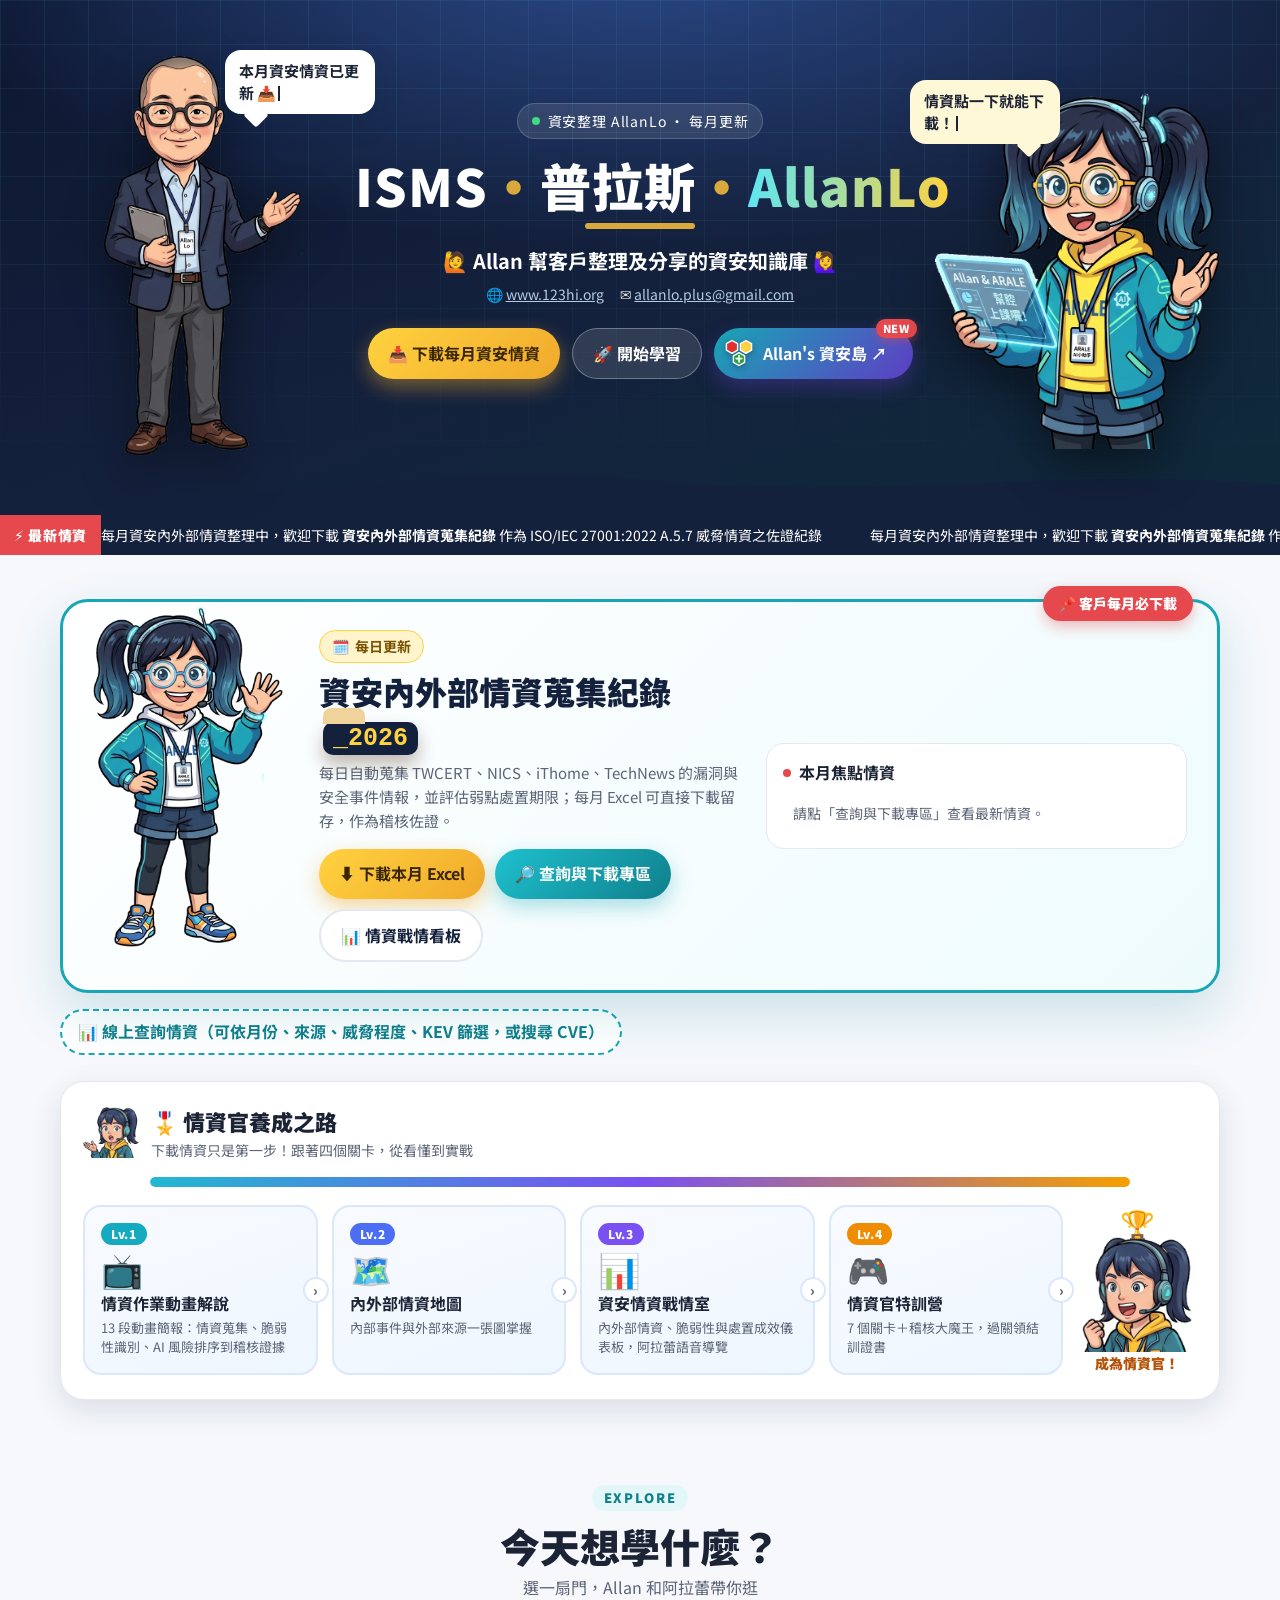
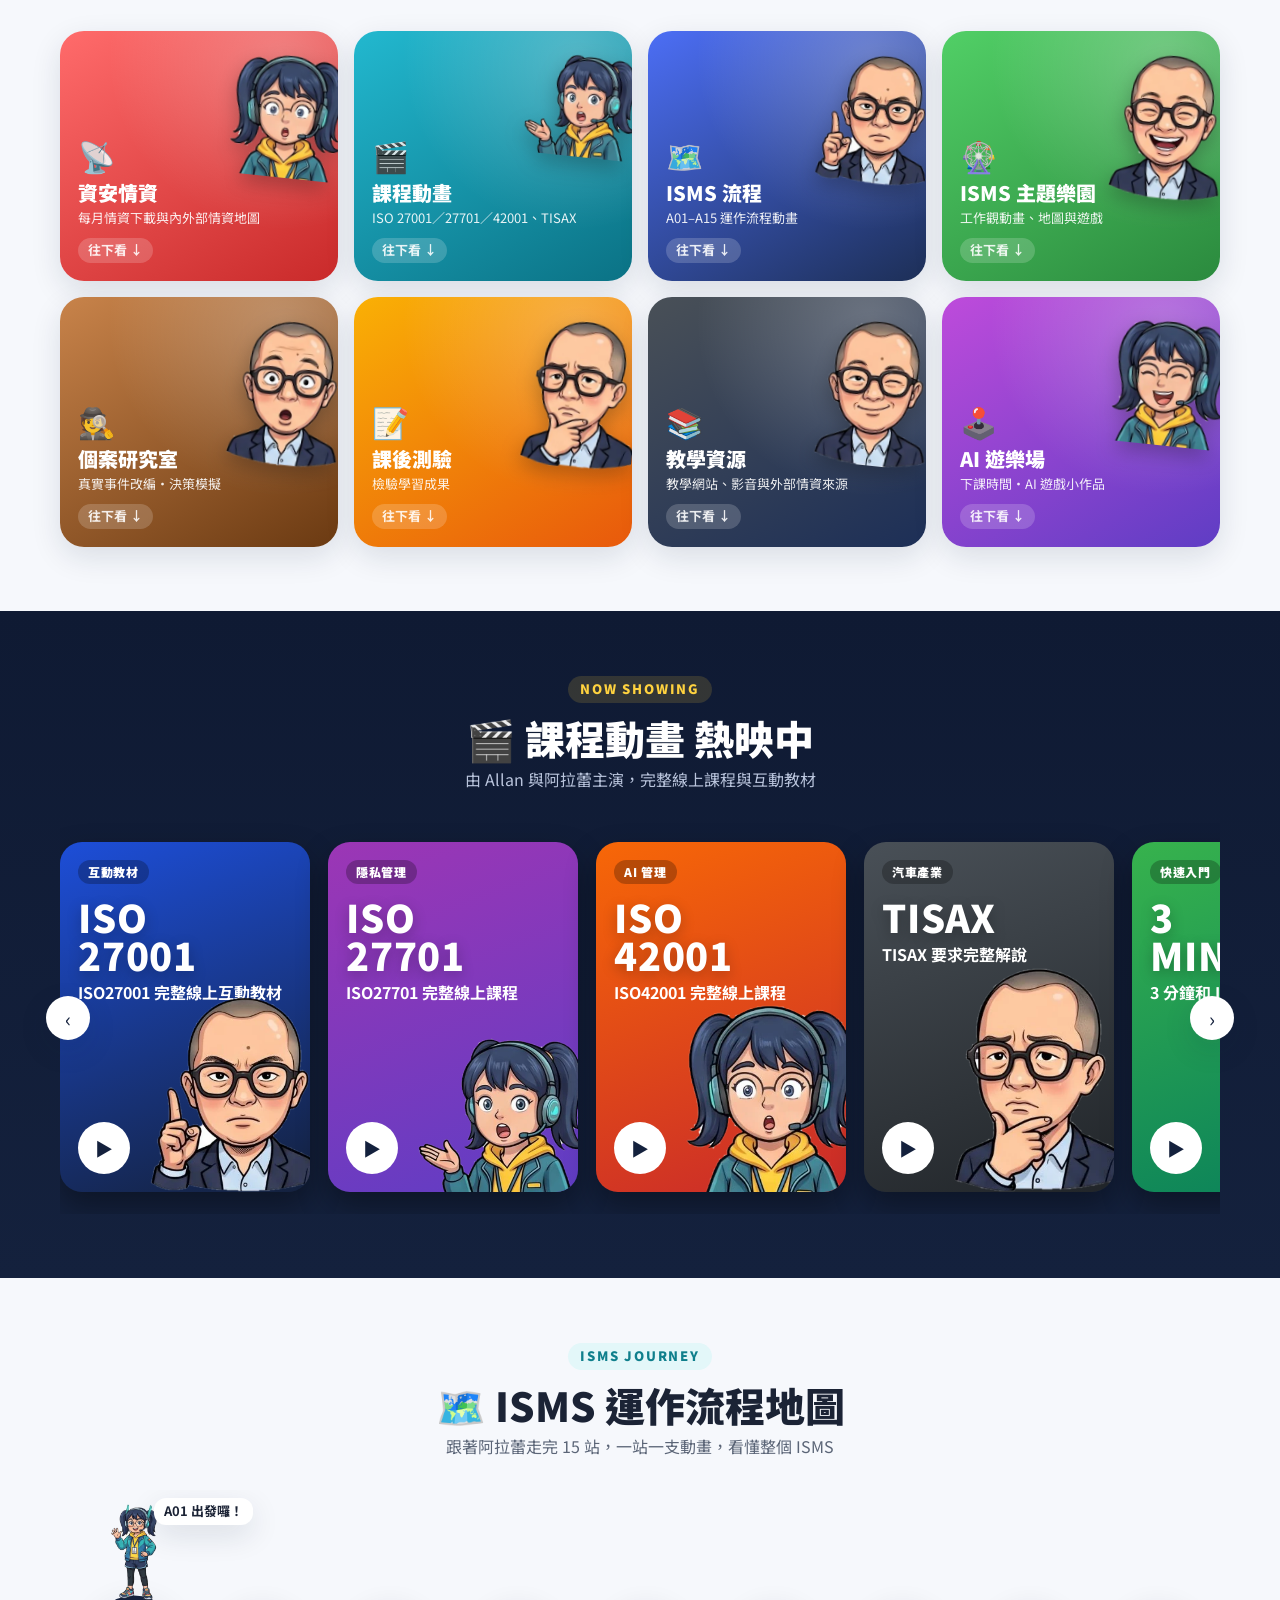
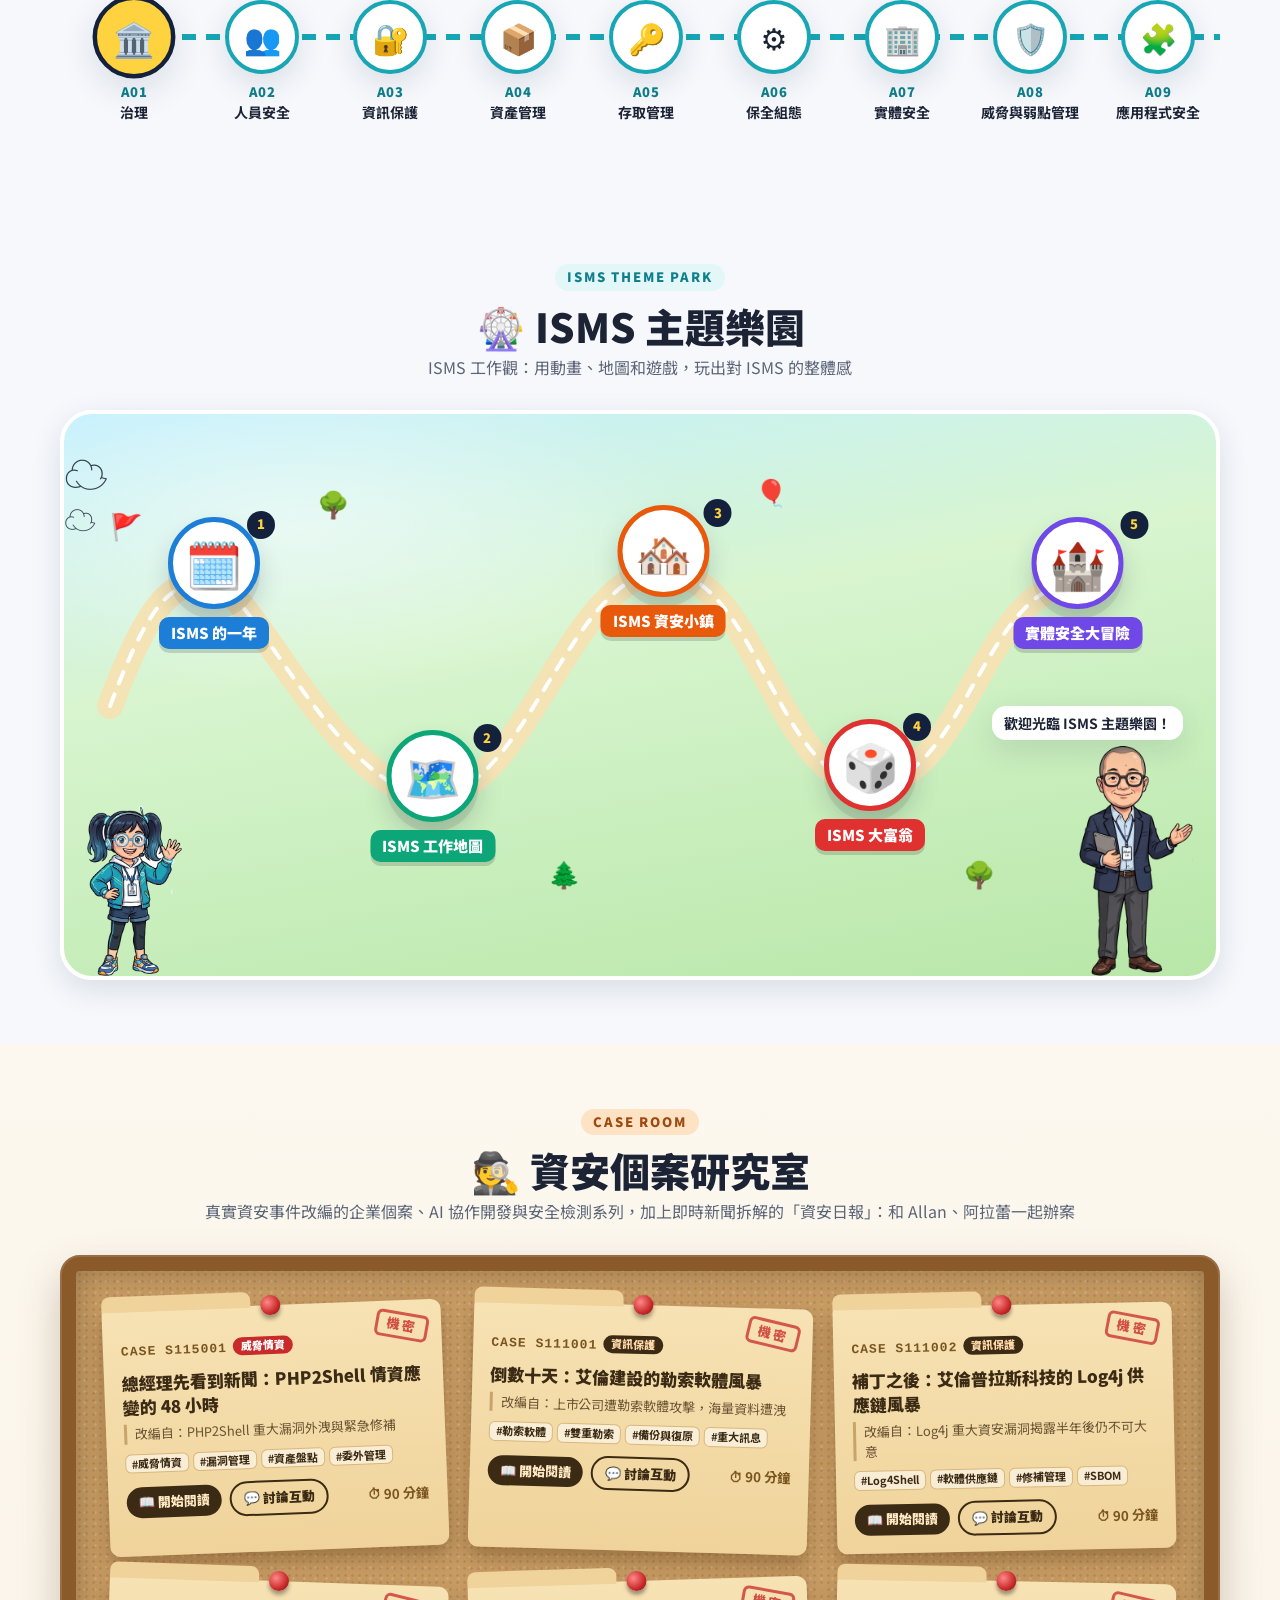
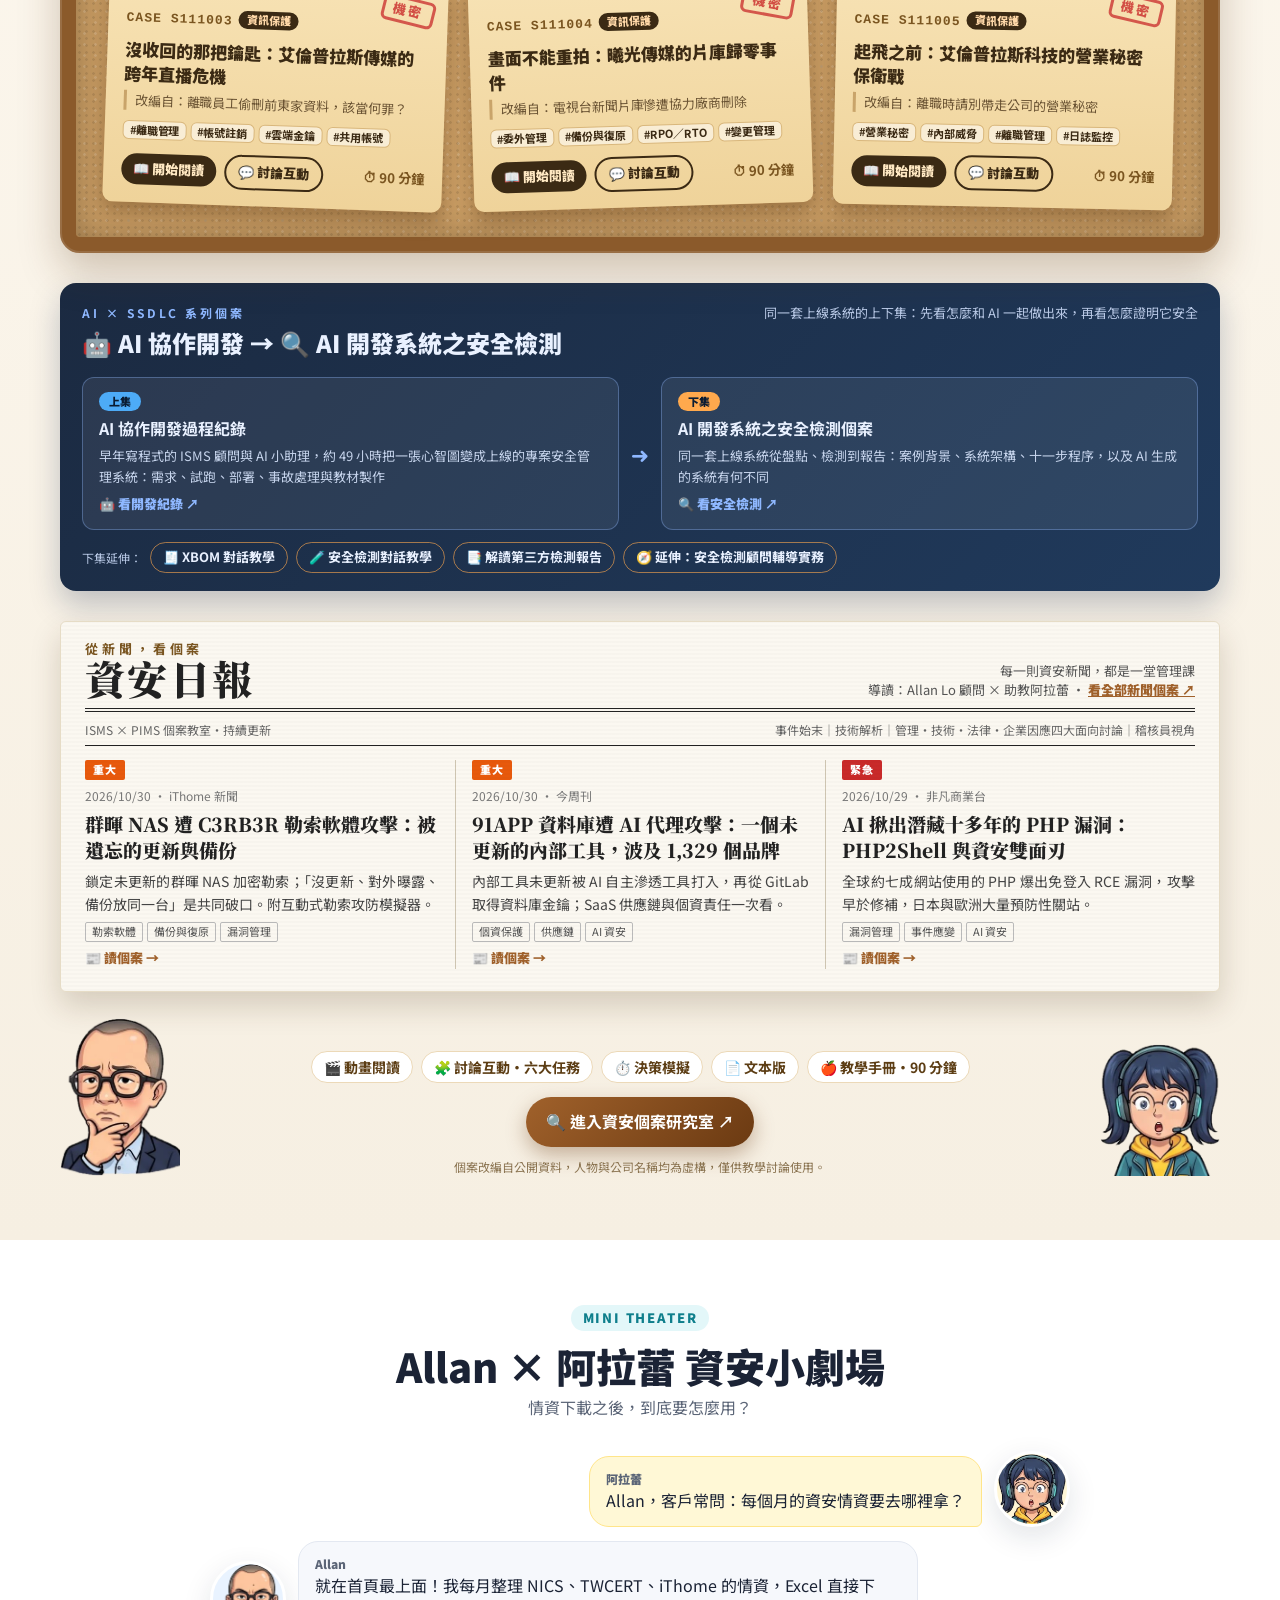
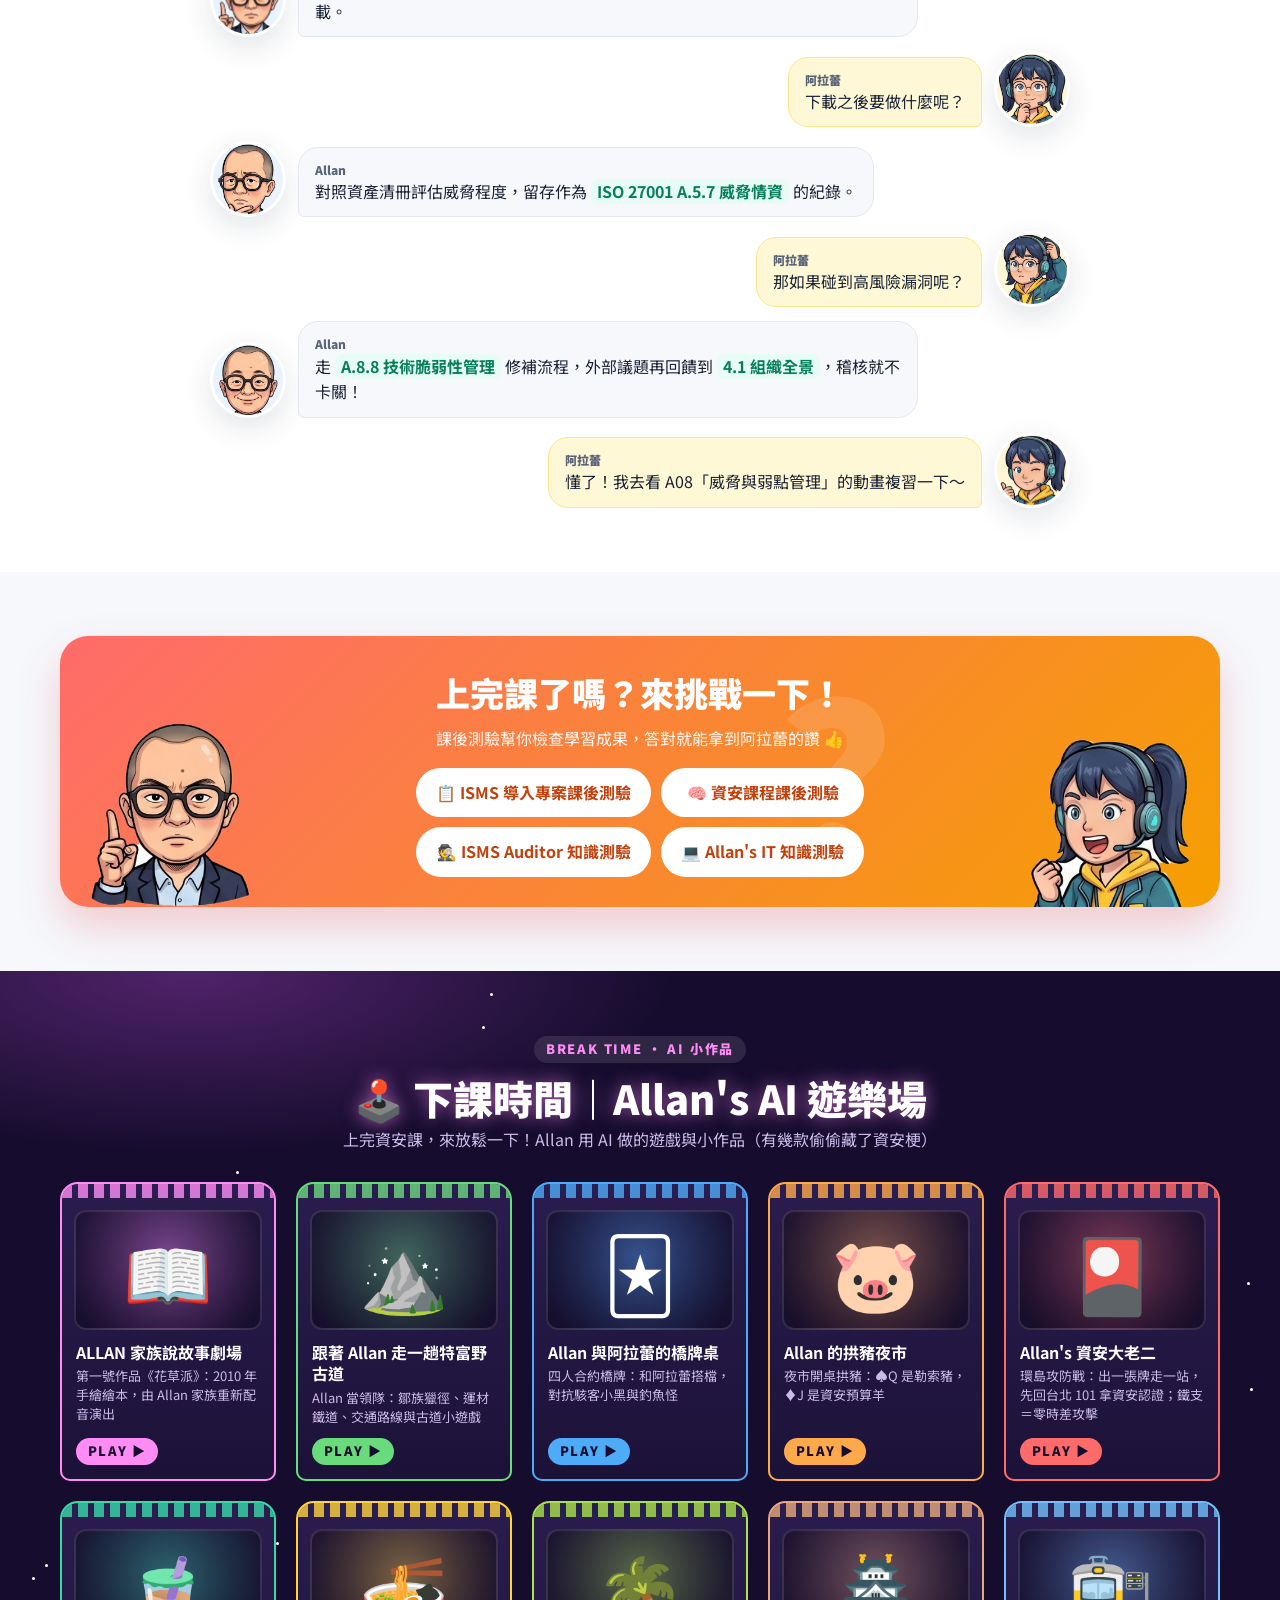
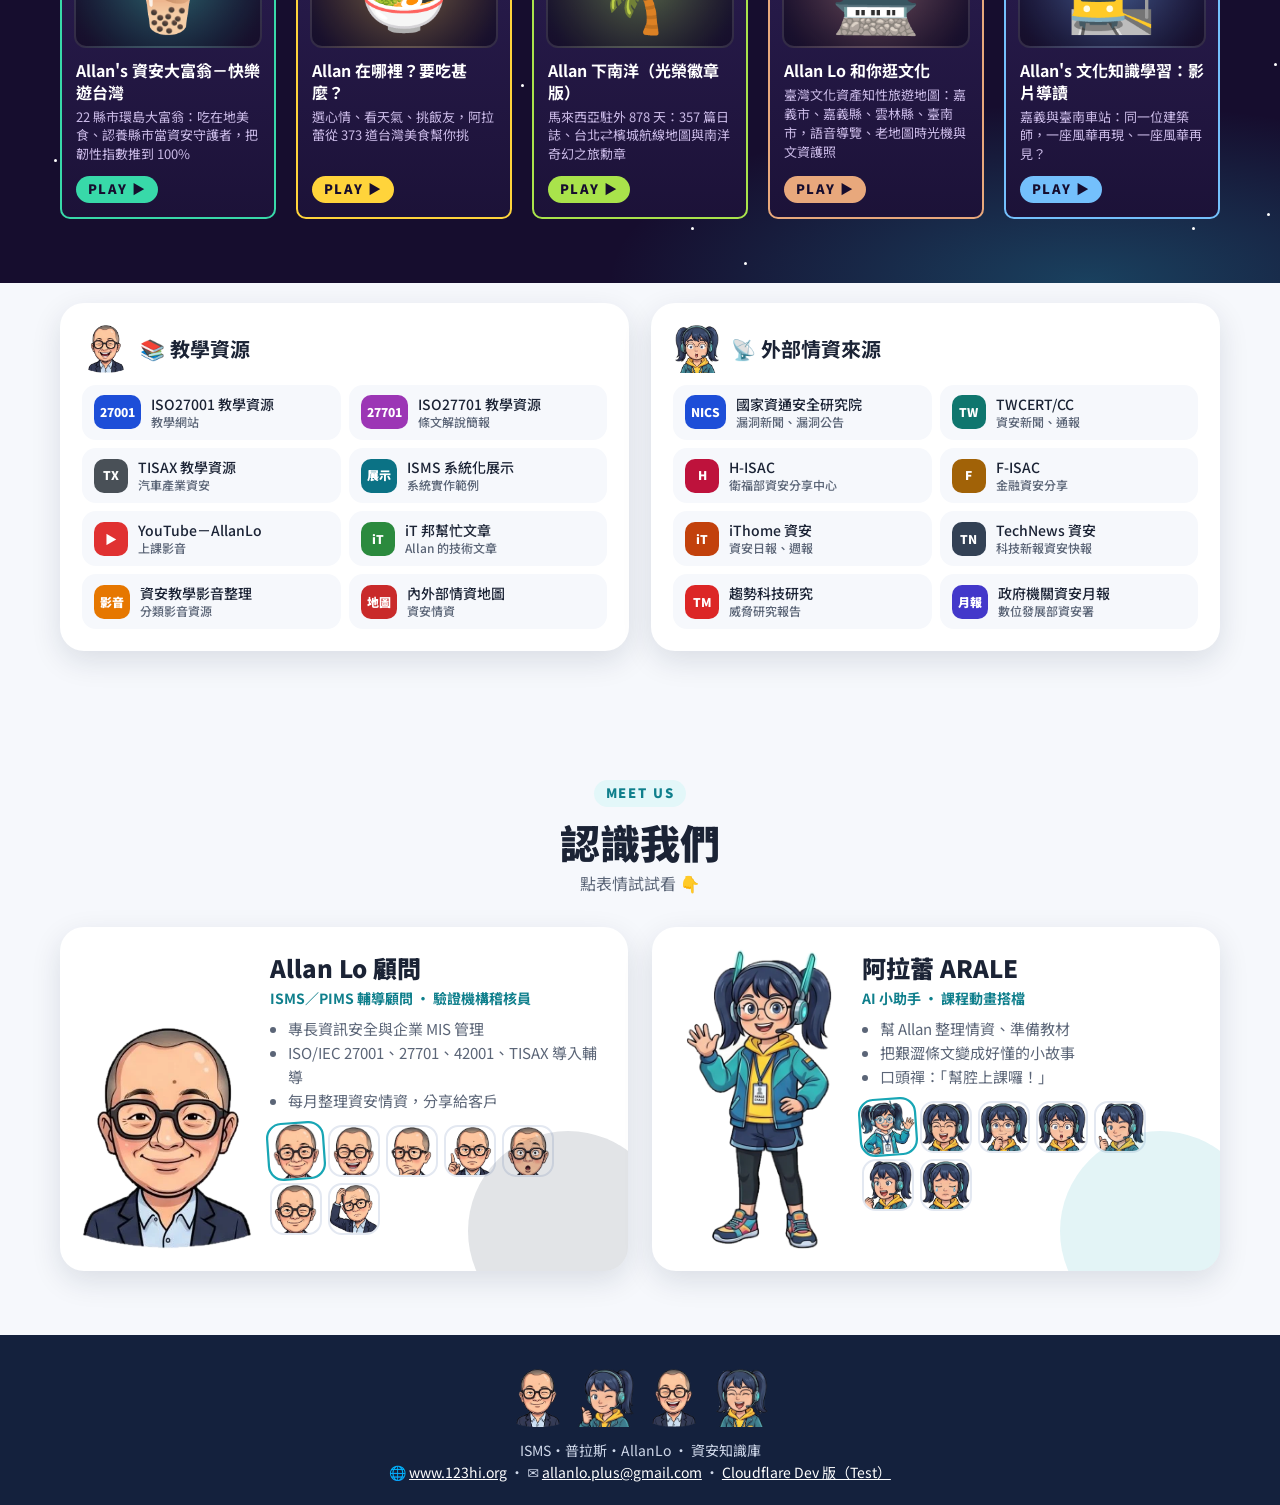
==== commit 5e90fae1: "Add AI collaborative development case series to homepage and both islands Pair the new AI 協作開發 case " ====
--- a/index.html
+++ b/index.html
@@ -5,40 +5,1095 @@
 <meta name="viewport" content="width=device-width, initial-scale=1">
 <title>ISMS·普拉斯·AllanLo</title>
 <meta name="description" content="Allan 幫客戶整理及分享的資安知識庫：每月資安內外部情資、課程動畫、課後測驗與教學資源。">
-<!-- 首頁轉向頁（Google Sites「整頁嵌入」用的網址）。本身沒有內容：
-     依星期幾轉到當天的版本（星期一到星期日＝versions.js 清單由左到右的前七個，經典版不納入）。
-     ?style=<id> 轉到指定版本（例如 ?style=sticker，相容舊連結）；?day=1～7 可測試星期幾。其他參數與 #分頁 一併帶過去。 -->
-<script src="versions.js"></script>
-<script>
-(function () {
-  var m = location.search.match(/[?&]style=([a-z]+)/), V = window.HOME_VERSIONS || [], v = null;
-  if (m) for (var i = 0; i < V.length; i++) if (V[i].id === m[1]) v = V[i];
-  v = v || (window.HOME_TODAY && window.HOME_TODAY());
-  if (v) location.replace(v.file + location.search + location.hash);
-})();
-</script>
+<base target="_blank">
+<link rel="preconnect" href="https://fonts.googleapis.com">
+<link rel="preconnect" href="https://fonts.gstatic.com" crossorigin>
+<link href="https://fonts.googleapis.com/css2?family=Noto+Sans+TC:wght@400;500;700;900&family=Noto+Serif+TC:wght@700;900&display=swap" rel="stylesheet">
 <style>
-body{margin:0;min-height:100vh;display:grid;place-items:center;background:#1b1630;color:#fff;font:600 15px/1.6 "Noto Sans TC",system-ui,-apple-system,"Microsoft JhengHei",sans-serif;text-align:center}
-a{color:#ffd166}
-ul{list-style:none;margin:12px 0 0;padding:0}
+:root{
+  --navy:#14213d; --navy-2:#1d2f57; --ink:#1b2335; --muted:#5b6577;
+  --teal:#18a6b5; --teal-2:#0f7f8c; --cyan:#5ee6f2; --gold:#d9a93b; --yellow:#ffd23f;
+  --paper:#f6f8fc; --line:#e3e8f1; --red:#e5484d; --amber:#f59f00;
+  --radius:20px; --shadow:0 10px 30px rgba(20,33,61,.12);
+}
+*{box-sizing:border-box}
+html{scroll-behavior:smooth}
+body{margin:0;background:var(--paper);color:var(--ink);font-family:"Noto Sans TC",system-ui,-apple-system,"Microsoft JhengHei",sans-serif;line-height:1.6;overflow-x:hidden}
+img{max-width:100%;display:block}
+a{color:inherit}
+button{font-family:inherit}
+.wrap{max-width:1200px;margin:0 auto;padding:0 20px}
+section{padding:64px 0}
+.sec-head{text-align:center;margin-bottom:30px}
+.sec-head .eyebrow{display:inline-block;font-weight:900;font-size:13px;letter-spacing:.14em;color:var(--teal-2);background:#e3f7f9;padding:3px 12px;border-radius:999px}
+.sec-head h2{margin:10px 0 4px;font-size:clamp(26px,3.4vw,40px);font-weight:900;line-height:1.25}
+.sec-head p{margin:0;color:var(--muted)}
+
+/* ============ HERO ============ */
+.hero{position:relative;overflow:hidden;color:#fff;padding:56px 0 0;background:radial-gradient(1200px 500px at 50% -10%,#2b4a8a 0%,transparent 60%),linear-gradient(160deg,#0d1730 0%,#14213d 55%,#0e2a3a 100%)}
+.grid-bg{position:absolute;inset:0;background-image:linear-gradient(rgba(94,230,242,.08) 1px,transparent 1px),linear-gradient(90deg,rgba(94,230,242,.08) 1px,transparent 1px);background-size:44px 44px;mask-image:linear-gradient(to bottom,#000 30%,transparent 95%);animation:gridmove 18s linear infinite}
+@keyframes gridmove{to{background-position:44px 44px,44px 44px}}
+.floaties span{position:absolute;font-size:22px;opacity:.35;animation:drift linear infinite}
+@keyframes drift{0%{transform:translateY(40px) rotate(0)}100%{transform:translateY(-520px) rotate(200deg);opacity:0}}
+.hero-inner{position:relative;display:grid;grid-template-columns:1fr minmax(0,2fr) 1fr;align-items:end;gap:10px}
+.hero-title{text-align:center;align-self:center;padding:10px 0 40px}
+.kicker{display:inline-flex;align-items:center;gap:8px;background:rgba(255,255,255,.1);border:1px solid rgba(255,255,255,.18);padding:6px 14px;border-radius:999px;font-size:14px;letter-spacing:.06em}
+.kicker .dot{width:8px;height:8px;border-radius:50%;background:#3ddc84;box-shadow:0 0 0 0 rgba(61,220,132,.7);animation:ping 1.8s infinite}
+@keyframes ping{70%{box-shadow:0 0 0 10px rgba(61,220,132,0)}100%{box-shadow:0 0 0 0 rgba(61,220,132,0)}}
+h1{white-space:nowrap;font-size:clamp(30px,4vw,58px);line-height:1.1;margin:18px 0 10px;font-weight:900;letter-spacing:.02em}
+h1 .dot{color:var(--gold)}
+h1 .yr{background:linear-gradient(90deg,var(--cyan),var(--yellow),var(--cyan));background-size:200% auto;-webkit-background-clip:text;background-clip:text;color:transparent;animation:shine 4s linear infinite}
+@keyframes shine{to{background-position:200% center}}
+.bar{width:110px;height:6px;border-radius:6px;background:var(--gold);margin:6px auto 16px}
+.sub{font-size:clamp(16px,2vw,20px);font-weight:700;margin:0 0 6px}
+.contact{font-size:14px;opacity:.85;display:flex;gap:16px;justify-content:center;flex-wrap:wrap}
+.contact a{color:#cfe9ff}
+.hero-cta{margin-top:22px;display:flex;gap:12px;justify-content:center;flex-wrap:wrap}
+.char{position:relative;display:flex;justify-content:center;cursor:pointer;-webkit-tap-highlight-color:transparent}
+.char img{filter:drop-shadow(0 18px 24px rgba(0,0,0,.45));transform-origin:bottom center}
+.char.allan img{width:auto;height:min(400px,58vh);max-width:100%;object-fit:contain;animation:sway 5s ease-in-out infinite}
+.char.arale img{width:auto;height:min(370px,54vh);max-width:100%;object-fit:contain;animation:hop 3.2s ease-in-out infinite}
+@keyframes sway{0%,100%{transform:rotate(0) translateY(0)}50%{transform:rotate(1.5deg) translateY(-6px)}}
+@keyframes hop{0%,100%{transform:translateY(0)}20%{transform:translateY(-14px) rotate(-1deg)}40%{transform:translateY(0)}}
+.bubble{position:absolute;top:-6px;background:#fff;color:var(--ink);font-weight:700;font-size:15px;padding:10px 14px;border-radius:16px;box-shadow:var(--shadow);min-width:150px;max-width:220px;z-index:2;line-height:1.45}
+.bubble::after{content:"";position:absolute;bottom:-10px;width:18px;height:18px;background:#fff;transform:rotate(45deg);border-radius:3px}
+.allan .bubble{left:58%}.allan .bubble::after{left:22px}
+.arale .bubble{right:56%;background:#fff8d6}.arale .bubble::after{right:22px;background:#fff8d6}
+.caret{display:inline-block;width:2px;height:1em;background:currentColor;vertical-align:-2px;margin-left:2px;animation:blink 1s steps(1) infinite}
+@keyframes blink{50%{opacity:0}}
+.hero-wave{display:block;width:100%;height:60px;margin-top:-1px}
+
+/* ============ BUTTONS ============ */
+.btn{display:inline-flex;align-items:center;gap:8px;padding:12px 20px;border-radius:999px;font-weight:700;text-decoration:none;border:0;cursor:pointer;font-size:16px;transition:transform .15s ease,box-shadow .15s ease}
+.btn:hover{transform:translateY(-2px)}
+.btn-gold{background:linear-gradient(135deg,#ffd23f,#f0a92b);color:#3a2600;box-shadow:0 8px 20px rgba(240,169,43,.45)}
+.btn-ghost{background:rgba(255,255,255,.12);color:#fff;border:1px solid rgba(255,255,255,.3)}
+.btn-teal{background:linear-gradient(135deg,#1fc1cf,#0f7f8c);color:#fff;box-shadow:0 8px 20px rgba(24,166,181,.35)}
+.btn-white{background:#fff;color:var(--navy);border:2px solid var(--line)}
+.pulse{animation:pulse 2.4s ease-in-out infinite}
+@keyframes pulse{0%,100%{box-shadow:0 8px 20px rgba(240,169,43,.45),0 0 0 0 rgba(255,210,63,.6)}50%{box-shadow:0 8px 20px rgba(240,169,43,.45),0 0 0 12px rgba(255,210,63,0)}}
+.btn-island{position:relative;padding:7px 18px 7px 9px;background:linear-gradient(135deg,#18a6b5,#5f3dc4);color:#fff;box-shadow:0 8px 20px rgba(95,61,196,.4)}
+.btn-island svg{width:32px;height:32px;flex:none;filter:drop-shadow(0 2px 3px rgba(0,0,0,.3));animation:hop 3s ease-in-out infinite}
+.btn-island .new{position:absolute;top:-9px;right:-4px;background:var(--red);color:#fff;font-size:11px;font-weight:900;letter-spacing:.06em;padding:1px 7px;border-radius:999px;box-shadow:0 3px 8px rgba(229,72,77,.45)}
+
+/* ============ TICKER ============ */
+.ticker{background:var(--navy);color:#fff;display:flex;align-items:center;overflow:hidden;font-size:14px}
+.ticker .tag{flex:none;background:var(--red);padding:9px 14px;font-weight:900;letter-spacing:.05em;position:relative;z-index:1}
+.ticker .track{display:flex;gap:48px;white-space:nowrap;padding:9px 0;animation:marquee 80s linear infinite}
+.ticker:hover .track{animation-play-state:paused}
+.ticker a{text-decoration:none;opacity:.92}.ticker a:hover{text-decoration:underline;opacity:1}
+.ticker .tsrc{color:var(--yellow);font-weight:700;margin-right:6px}
+@keyframes marquee{from{transform:translateX(0)}to{transform:translateX(-50%)}}
+
+/* ============ INTEL BANNER ============ */
+.intel{padding:44px 0 20px}
+.intel-card{position:relative;display:grid;grid-template-columns:200px 1fr 1fr;gap:26px;align-items:center;background:linear-gradient(135deg,#fff 0%,#eefbfd 100%);border:3px solid var(--teal);border-radius:28px;box-shadow:0 20px 50px rgba(15,127,140,.18);padding:28px 30px}
+.intel-card .ribbon{position:absolute;top:-16px;right:24px;background:var(--red);color:#fff;font-weight:900;padding:6px 16px;border-radius:999px;font-size:14px;box-shadow:0 6px 14px rgba(229,72,77,.35);animation:wiggle 3s ease-in-out infinite}
+@keyframes wiggle{0%,90%,100%{transform:rotate(0)}93%{transform:rotate(-4deg)}96%{transform:rotate(4deg)}}
+.intel-card .mascot{width:190px;margin:-70px 0 -30px;animation:hop 3.2s ease-in-out infinite}
+.month-pill{display:inline-flex;align-items:center;gap:6px;background:#fff4cc;color:#7a5300;border:1px solid #ffd23f;padding:4px 12px;border-radius:999px;font-weight:700;font-size:14px}
+.intel-card h2{margin:8px 0 6px;font-size:clamp(22px,2.6vw,32px);font-weight:900;color:var(--navy);line-height:1.25}
+.intel-card h2 .file{display:inline-block;background:var(--navy);color:var(--yellow);padding:1px 10px;border-radius:10px;font-family:ui-monospace,Consolas,monospace;font-size:.78em;margin-left:4px}
+.intel-card .lead{color:var(--muted);margin:0 0 16px;font-size:15px}
+.intel-actions{display:flex;gap:10px;flex-wrap:wrap}
+.intel-actions .btn[hidden],.month-pill[hidden]{display:none}
+.month-pill.hot{background:#ffe3e3;border-color:#ffa8a8;color:#c92a2a;margin-top:4px}
+.focus .bd{display:inline-block;font-size:11px;font-weight:900;border-radius:4px;padding:0 5px;margin-left:4px;background:#ffe3e3;color:#c92a2a}
+.focus .bd.kev{background:#c92a2a;color:#fff}
+.focus{background:#fff;border:1px solid var(--line);border-radius:18px;padding:16px}
+.focus h3{margin:0 0 8px;font-size:16px;display:flex;align-items:center;gap:8px}
+.focus h3 .live{width:8px;height:8px;border-radius:50%;background:var(--red);animation:ping 1.8s infinite;box-shadow:0 0 0 0 rgba(229,72,77,.6)}
+.focus a{display:block;padding:8px 10px;border-radius:10px;text-decoration:none;font-size:14px;line-height:1.45;transition:background .15s ease}
+.focus a:hover{background:#e7f8fa}
+.focus a small{display:block;color:var(--muted);font-size:12px}
+.focus .ph{color:var(--muted);font-size:14px;padding:8px 10px}
+.viewer{margin-top:16px}
+.viewer summary{list-style:none;cursor:pointer;display:inline-flex;align-items:center;gap:8px;font-weight:700;color:var(--teal-2);padding:8px 16px;border-radius:999px;background:#fff;border:2px dashed var(--teal)}
+.viewer summary::-webkit-details-marker{display:none}
+.viewer[open] summary{border-style:solid}
+.viewer iframe{display:block;width:100%;height:760px;border:0;margin-top:14px;border-radius:16px;background:#fff;box-shadow:var(--shadow)}
+
+/* ============ PORTALS ============ */
+.portals{display:grid;grid-template-columns:repeat(4,1fr);gap:16px}
+.portal{position:relative;display:flex;flex-direction:column;justify-content:flex-end;min-height:250px;padding:18px;border-radius:24px;color:#fff;text-decoration:none;overflow:hidden;background:var(--bg);box-shadow:var(--shadow);transition:transform .25s cubic-bezier(.2,.8,.2,1)}
+.portal::before{content:"";position:absolute;inset:0;background:radial-gradient(circle at 80% 10%,rgba(255,255,255,.25),transparent 55%)}
+.portal img{position:absolute;right:-6px;top:8px;width:112px;transform:translateY(16px) rotate(6deg);transition:transform .3s cubic-bezier(.2,.8,.2,1);filter:drop-shadow(0 8px 10px rgba(0,0,0,.25))}
+.portal:hover{transform:translateY(-8px)}
+.portal:hover img{transform:translateY(-6px) rotate(-4deg) scale(1.08)}
+.portal .emo{position:relative;font-size:30px}
+.portal b{position:relative;font-size:20px;font-weight:900}
+.portal span{position:relative;font-size:13px;opacity:.9;line-height:1.45}
+.portal .go{position:relative;margin-top:10px;font-size:13px;font-weight:700;background:rgba(255,255,255,.2);border-radius:999px;padding:3px 10px;align-self:flex-start}
+
+/* ============ COURSES (posters) ============ */
+.courses{background:linear-gradient(180deg,#0f1a33,#14213d);color:#fff}
+.courses .sec-head .eyebrow{background:rgba(255,210,63,.15);color:var(--yellow)}
+.courses .sec-head p{color:#b9c4dc}
+.rail-wrap{position:relative}
+.rail{display:grid;grid-auto-flow:column;grid-auto-columns:250px;gap:18px;overflow-x:auto;scroll-snap-type:x mandatory;padding:20px 4px 22px;scrollbar-width:thin;scrollbar-color:#3b4f7a transparent}
+.poster{position:relative;scroll-snap-align:start;height:350px;border-radius:22px;overflow:hidden;text-decoration:none;color:#fff;background:var(--bg);box-shadow:0 14px 30px rgba(0,0,0,.35);display:flex;flex-direction:column;padding:18px;transition:transform .25s ease}
+.poster:hover{transform:translateY(-8px) rotate(-.6deg)}
+.poster .badge{align-self:flex-start;font-size:12px;font-weight:900;background:rgba(0,0,0,.25);padding:2px 10px;border-radius:999px;letter-spacing:.06em}
+.poster .big{font-size:38px;font-weight:900;line-height:1;margin-top:14px;letter-spacing:.02em;text-shadow:0 4px 14px rgba(0,0,0,.25)}
+.poster .name{font-weight:700;margin-top:8px;font-size:16px;line-height:1.35}
+.poster img{position:absolute;right:-10px;bottom:0;width:170px;transition:transform .3s ease}
+.poster:hover img{transform:scale(1.06) translateY(-4px)}
+.poster .play{position:absolute;left:18px;bottom:18px;width:52px;height:52px;border-radius:50%;background:#fff;color:var(--navy);display:grid;place-items:center;font-size:18px;box-shadow:0 0 0 0 rgba(255,255,255,.6);animation:playping 2.4s infinite}
+@keyframes playping{70%{box-shadow:0 0 0 14px rgba(255,255,255,0)}100%{box-shadow:0 0 0 0 rgba(255,255,255,0)}}
+.rail-btn{position:absolute;top:50%;transform:translateY(-50%);width:44px;height:44px;border-radius:50%;border:0;background:#fff;color:var(--navy);font-size:20px;cursor:pointer;box-shadow:var(--shadow);z-index:2}
+.rail-btn.l{left:-14px}.rail-btn.r{right:-14px}
+
+/* ============ JOURNEY (A01–A15) ============ */
+.journey{position:relative;overflow-x:auto;padding:110px 10px 14px;scrollbar-width:thin}
+.road{position:relative;display:grid;grid-template-columns:repeat(15,128px);gap:0;min-width:max-content}
+.road::before{content:"";position:absolute;left:64px;right:64px;top:34px;height:6px;border-radius:6px;background:repeating-linear-gradient(90deg,var(--teal) 0 14px,transparent 14px 24px);animation:dash 1.2s linear infinite}
+@keyframes dash{to{background-position:24px 0}}
+.st{position:relative;display:flex;flex-direction:column;align-items:center;text-align:center;text-decoration:none;padding:0 6px}
+.st .node{width:74px;height:74px;border-radius:50%;background:#fff;border:4px solid var(--teal);display:grid;place-items:center;font-size:30px;box-shadow:var(--shadow);transition:transform .2s ease,background .2s ease,border-color .2s ease;position:relative;z-index:1}
+.st small{margin-top:8px;font-weight:900;color:var(--teal-2);font-size:13px;letter-spacing:.05em}
+.st b{font-size:14px;line-height:1.3}
+.st.on .node,.st:hover .node{transform:scale(1.12);background:var(--yellow);border-color:var(--navy)}
+.walker{position:absolute;top:-96px;left:0;width:128px;display:flex;justify-content:center;transition:transform .6s cubic-bezier(.4,1.4,.5,1);pointer-events:none;z-index:2}
+.walker img{height:96px;width:auto;animation:hop 1.2s ease-in-out infinite}
+.walker .say{position:absolute;top:-6px;left:84px;white-space:nowrap;background:#fff;border-radius:12px;padding:3px 10px;font-size:13px;font-weight:700;box-shadow:var(--shadow)}
+
+/* ============ 情資官養成之路 ============ */
+.lvup{margin-top:26px;background:#fff;border-radius:24px;box-shadow:var(--shadow);padding:22px 22px 24px;border:1px solid var(--line)}
+.lvup-head{display:flex;align-items:center;gap:12px;margin-bottom:16px}
+.lvup-head img{width:56px;height:56px;object-fit:contain}
+.lvup-head h3{margin:0;font-size:22px;font-weight:900}
+.lvup-head p{margin:0;color:var(--muted);font-size:14px}
+.xp{position:relative;height:10px;border-radius:10px;background:#e9eef6;margin:0 6% 18px;overflow:hidden}
+.xp i{position:absolute;inset:0 auto 0 0;width:0;background:linear-gradient(90deg,#22b8cf,#7950f2,#f59f00);border-radius:10px;transition:width 2.2s cubic-bezier(.2,.8,.2,1)}
+.lvup.in .xp i{width:100%}
+.lvs{display:grid;grid-template-columns:repeat(4,1fr) 120px;gap:14px;align-items:stretch}
+.lv{position:relative;display:flex;flex-direction:column;gap:4px;padding:16px;border-radius:18px;text-decoration:none;background:linear-gradient(160deg,#f8fbff,#eef6ff);border:2px solid #dbe7fb;transition:transform .2s ease,box-shadow .2s ease,border-color .2s ease;opacity:0;transform:translateY(14px)}
+.lvup.in .lv{opacity:1;transform:none;transition:opacity .5s ease var(--d),transform .5s cubic-bezier(.2,1.4,.4,1) var(--d)}
+.lvup.in .lv:hover{transform:translateY(-6px);box-shadow:var(--shadow);border-color:var(--c);transition-delay:0s}
+.lv .badge{align-self:flex-start;font-size:12px;font-weight:900;color:#fff;background:var(--c);padding:1px 10px;border-radius:999px;letter-spacing:.06em}
+.lv .ic{font-size:34px;line-height:1.2}
+.lv b{font-size:16px;line-height:1.35}
+.lv small{color:var(--muted);font-size:13px;line-height:1.45}
+.lv::after{content:"›";position:absolute;right:-13px;top:50%;transform:translateY(-50%);width:22px;height:22px;border-radius:50%;background:#fff;border:2px solid #dbe7fb;color:var(--muted);display:grid;place-items:center;font-weight:900;z-index:1;font-size:14px;line-height:1}
+.trophy{display:flex;flex-direction:column;align-items:center;justify-content:flex-end;text-align:center;font-weight:900;font-size:14px;color:#b45309}
+.trophy img{width:110px;animation:hop 2.6s ease-in-out infinite}
+.trophy span{font-size:28px;line-height:1}
+
+/* ============ ISMS 主題樂園 ============ */
+.park-map{position:relative;aspect-ratio:1100/540;border-radius:32px;overflow:hidden;background:radial-gradient(60% 50% at 20% 20%,rgba(255,255,255,.55),transparent 60%),linear-gradient(170deg,#c3f0ff 0%,#d8f5d0 38%,#b8e7a8 100%);box-shadow:var(--shadow);border:4px solid #fff}
+.park-map .road{position:absolute;inset:0;width:100%;height:100%}
+.park-map .road path{fill:none;stroke-linecap:round;vector-effect:non-scaling-stroke}
+.park-map .road .base{stroke:#f3e3b5;stroke-width:26}
+.park-map .road .dash{stroke:#fff;stroke-width:4;stroke-dasharray:12 12;animation:roaddash 1.4s linear infinite}
+@keyframes roaddash{to{stroke-dashoffset:-24}}
+.cloud{position:absolute;font-size:44px;opacity:.85;animation:cloud linear infinite;pointer-events:none}
+@keyframes cloud{from{transform:translateX(-120px)}to{transform:translateX(1300px)}}
+.deco{position:absolute;font-size:26px;pointer-events:none}
+.pin{position:absolute;transform:translate(-50%,-50%);display:flex;flex-direction:column;align-items:center;text-decoration:none;z-index:2}
+.pin .bld{width:92px;height:92px;border-radius:50%;display:grid;place-items:center;font-size:46px;background:#fff;border:5px solid var(--c);box-shadow:0 10px 0 rgba(0,0,0,.08),0 14px 24px rgba(20,33,61,.18);animation:bob 3s ease-in-out infinite;animation-delay:var(--d);transition:transform .2s ease}
+@keyframes bob{0%,100%{transform:translateY(0)}50%{transform:translateY(-8px)}}
+.pin .sign{margin-top:8px;background:var(--c);color:#fff;font-weight:900;font-size:15px;padding:4px 12px;border-radius:10px;white-space:nowrap;box-shadow:0 4px 0 rgba(0,0,0,.15)}
+.pin .no{position:absolute;top:-6px;right:-6px;width:28px;height:28px;border-radius:50%;background:var(--navy);color:var(--yellow);font-weight:900;font-size:13px;display:grid;place-items:center;z-index:1}
+.pin .tip{position:absolute;bottom:calc(100% + 10px);left:50%;width:220px;transform:translate(-50%,8px) scale(.95);opacity:0;pointer-events:none;background:#fff;border-radius:16px;padding:12px 14px;box-shadow:var(--shadow);font-size:14px;color:var(--ink);transition:opacity .2s ease,transform .2s ease;text-align:left}
+.pin .tip b{display:block;color:var(--c)}
+.pin .tip em{display:inline-block;margin-top:6px;font-style:normal;font-weight:900;color:var(--c)}
+.pin:hover .bld,.pin:focus-visible .bld{transform:scale(1.12) rotate(-4deg);animation-play-state:paused}
+.pin:hover .tip,.pin:focus-visible .tip{opacity:1;transform:translate(-50%,0) scale(1)}
+.guide{position:absolute;right:2%;bottom:0;display:flex;align-items:flex-end;pointer-events:none;z-index:1}
+.guide img{height:230px;width:auto;animation:sway 5s ease-in-out infinite}
+.guide .gb{position:absolute;right:10px;top:-40px;background:#fff;border-radius:14px;padding:6px 12px;font-weight:700;font-size:14px;white-space:nowrap;box-shadow:var(--shadow)}
+.park-kid{position:absolute;left:2%;bottom:0;height:170px;width:auto;animation:hop 2.8s ease-in-out infinite;pointer-events:none;z-index:1}
+.park-list{display:none}
+@media (max-width:1240px){.guide .gb{display:none}}
+
+.park-list a{display:flex;align-items:center;gap:14px;padding:14px;border-radius:18px;background:#fff;box-shadow:var(--shadow);text-decoration:none;border-left:6px solid var(--c);transition:transform .2s ease}
+.park-list a:hover{transform:translateX(4px)}
+.park-list .bld{flex:none;width:58px;height:58px;border-radius:50%;display:grid;place-items:center;font-size:30px;background:#f6f8fc;border:3px solid var(--c);animation:bob 3s ease-in-out infinite;animation-delay:var(--d)}
+.park-list b{display:block;font-size:16px}.park-list small{color:var(--muted);font-size:13px}
+/* ============ AI 遊樂場（下課時間） ============ */
+.arcade{position:relative;overflow:hidden;color:#fff;background:radial-gradient(800px 300px at 15% 0%,rgba(190,75,219,.35),transparent 60%),radial-gradient(800px 300px at 85% 100%,rgba(34,184,207,.3),transparent 60%),#160d2e}
+.arcade .sec-head .eyebrow{background:rgba(255,255,255,.1);color:#ff8cf5}
+.arcade .sec-head h2{text-shadow:0 0 18px rgba(255,140,245,.6)}
+.arcade .sec-head p{color:#cbbbe8}
+.stars span{position:absolute;width:3px;height:3px;background:#fff;border-radius:50%;animation:twinkle 2.4s ease-in-out infinite}
+@keyframes twinkle{50%{opacity:.15}}
+.carts{position:relative;display:flex;flex-wrap:wrap;justify-content:center;gap:20px}
+.carts .cart{flex:0 1 calc((100% - 80px) / 5)}
+.cart{position:relative;display:flex;flex-direction:column;text-decoration:none;color:#fff;border-radius:18px 18px 10px 10px;background:linear-gradient(180deg,#2a1d4f,#1c1238);border:2px solid var(--c);box-shadow:0 0 0 rgba(0,0,0,0);transition:transform .25s cubic-bezier(.2,.8,.2,1),box-shadow .25s ease;overflow:hidden}
+.cart::before{content:"";height:14px;background:repeating-linear-gradient(90deg,var(--c) 0 10px,transparent 10px 16px);opacity:.8}
+.cart:hover{transform:translateY(-10px) rotate(-1.5deg);box-shadow:0 0 24px var(--c),0 0 4px var(--c) inset}
+.cart .scr{margin:12px;border-radius:12px;aspect-ratio:16/7;display:grid;place-items:center;font-size:clamp(48px,6vw,72px);background:radial-gradient(circle at 50% 40%,color-mix(in srgb,var(--c) 40%,transparent),rgba(0,0,0,.35));border:2px solid rgba(255,255,255,.12)}
+.cart:hover .scr{animation:wob .5s ease}
+@keyframes wob{30%{transform:scale(1.06) rotate(-3deg)}60%{transform:scale(.98) rotate(2deg)}}
+.cart b{padding:0 14px;font-size:16px;line-height:1.35}
+.cart small{padding:4px 14px 0;color:#cbbbe8;font-size:13px;line-height:1.45;flex:1}
+.cart .play2{margin:12px 14px 14px;align-self:flex-start;font-weight:900;font-size:13px;letter-spacing:.1em;color:#160d2e;background:var(--c);padding:3px 12px;border-radius:999px}
+
+/* ============ 資安個案研究室（辦案牆） ============ */
+.cases-sec{background:linear-gradient(180deg,#fdf8ef,#f6efe2)}
+.cases-sec .sec-head .eyebrow{background:#fde2c4;color:#9c4a11}
+.board{position:relative;padding:34px 30px 30px;border-radius:20px;border:16px solid #8b5a2b;box-shadow:inset 0 0 30px rgba(0,0,0,.25),0 18px 40px rgba(80,45,10,.25);background-color:#c79b62;background-image:radial-gradient(rgba(0,0,0,.09) 1px,transparent 1.6px),radial-gradient(rgba(255,255,255,.14) 1px,transparent 1.6px);background-size:7px 7px,11px 11px;background-position:0 0,3px 5px}
+.board::before{content:"";position:absolute;inset:-16px;border-radius:20px;pointer-events:none;box-shadow:inset 0 0 0 2px rgba(255,255,255,.12)}
+.files{display:grid;grid-template-columns:repeat(3,1fr);gap:30px 26px}
+.file{position:relative;padding:26px 18px 16px;background:linear-gradient(180deg,#f7e2b4,#efd39a);border-radius:4px 10px 10px 10px;box-shadow:0 10px 18px rgba(60,30,0,.3);transform:rotate(var(--r));transition:transform .3s cubic-bezier(.2,.8,.2,1),box-shadow .3s ease;color:#3b2a14}
+.file::before{content:"";position:absolute;left:0;top:-14px;width:44%;height:16px;background:#efd39a;border-radius:8px 8px 0 0}
+.file:hover{transform:rotate(0) translateY(-8px) scale(1.03);box-shadow:0 22px 34px rgba(60,30,0,.35);z-index:2}
+.file .tack{position:absolute;top:-10px;left:50%;width:20px;height:20px;border-radius:50%;transform:translateX(-50%);background:radial-gradient(circle at 35% 35%,#ff8787,#c92a2a 60%,#7a1010);box-shadow:0 4px 4px rgba(0,0,0,.35);z-index:1}
+.file .no{font-family:ui-monospace,Consolas,monospace;font-weight:900;font-size:13px;letter-spacing:.08em;color:#7a5520}
+.file .cat{display:inline-block;margin-left:6px;font-size:11px;font-weight:900;padding:0 8px;border-radius:999px;background:#3b2a14;color:#ffd8a8;vertical-align:1px}
+.file .cat.ti{background:#c92a2a;color:#fff}
+.file .stamp{position:absolute;top:12px;right:12px;transform:rotate(12deg);border:3px solid rgba(201,42,42,.75);color:rgba(201,42,42,.8);font-weight:900;font-size:13px;padding:0 8px;border-radius:6px;letter-spacing:.2em}
+.file h3{margin:8px 0 6px;font-size:17px;line-height:1.4;font-weight:900}
+.file .origin{margin:0 0 10px;font-size:13px;line-height:1.5;color:#6b5434;border-left:3px solid #c9a46a;padding-left:8px}
+.file .tags{display:flex;flex-wrap:wrap;gap:4px;margin-bottom:12px}
+.file .tags span{font-size:11px;font-weight:700;background:rgba(255,255,255,.55);border:1px solid #d9b77c;border-radius:6px;padding:0 6px}
+.file .acts{display:flex;gap:8px;align-items:center;flex-wrap:wrap}
+.file .acts a{font-size:13px;font-weight:900;text-decoration:none;padding:5px 12px;border-radius:999px;background:#3b2a14;color:#ffe8c2;transition:transform .15s ease}
+.file .acts a.alt{background:transparent;color:#3b2a14;border:2px solid #3b2a14}
+.file .acts a:hover{transform:translateY(-2px)}
+.file .acts small{margin-left:auto;font-weight:700;color:#7a5520}
+.case-foot{display:grid;grid-template-columns:120px 1fr 120px;align-items:end;gap:16px;margin-top:26px}
+.case-foot img{width:120px;animation:hop 3s ease-in-out infinite}
+.case-foot .mid{text-align:center}
+.modes{display:flex;flex-wrap:wrap;gap:8px;justify-content:center;margin-bottom:14px}
+.modes span{background:#fff;border:1px solid #ecd9b8;border-radius:999px;padding:4px 12px;font-size:14px;font-weight:700;color:#5c3d14}
+.case-foot .btn{background:linear-gradient(135deg,#a0612b,#6b3a12);color:#fff;box-shadow:0 8px 20px rgba(107,58,18,.35)}
+.case-foot .note{margin:10px 0 0;font-size:12px;color:#8a7350}
+
+/* ============ AI 協作開發系列（上集＋下集） ============ */
+.series{margin-top:30px;border-radius:16px;padding:20px 22px 18px;background:linear-gradient(135deg,#1b2a41,#203a5c);color:#e9f1ff;box-shadow:0 14px 30px rgba(20,40,80,.25)}
+.series .sh{display:flex;align-items:baseline;justify-content:space-between;gap:10px;flex-wrap:wrap;margin-bottom:14px}
+.series .sh h3{margin:0;font-size:clamp(19px,2.4vw,24px);font-weight:900}
+.series .sh h3 small{display:block;font-size:12px;letter-spacing:.25em;color:#8fb8ff;font-weight:700;margin-bottom:2px}
+.series .sh p{margin:0;font-size:13px;color:#b9c9e6}
+.eps{display:grid;grid-template-columns:1fr auto 1fr;gap:12px;align-items:stretch}
+.ep{display:flex;flex-direction:column;gap:6px;padding:14px 16px;border-radius:12px;background:rgba(255,255,255,.07);border:1px solid rgba(143,184,255,.35);text-decoration:none;color:inherit;transition:transform .2s ease,background .2s ease}
+.ep:hover{transform:translateY(-4px);background:rgba(255,255,255,.12)}
+.ep .epn{align-self:flex-start;font-size:11px;font-weight:900;padding:1px 10px;border-radius:999px;background:#4dabf7;color:#0b1d33}
+.ep.b .epn{background:#ffa94d}
+.ep b{font-size:16px;line-height:1.45}
+.ep small{font-size:13px;line-height:1.6;color:#c6d4ec}
+.ep .go{margin-top:auto;font-size:13px;font-weight:900;color:#8fb8ff}
+.eps .arw{align-self:center;font-size:22px;color:#8fb8ff}
+.subs{display:flex;flex-wrap:wrap;gap:8px;margin-top:12px}
+.subs a{font-size:13px;font-weight:700;text-decoration:none;color:#e9f1ff;border:1px solid rgba(255,169,77,.6);border-radius:999px;padding:4px 12px;transition:background .15s ease}
+.subs a:hover{background:rgba(255,169,77,.18)}
+.subs span{font-size:12px;color:#b9c9e6;align-self:center}
+
+/* ============ 從新聞．看個案（資安日報） ============ */
+.paper{margin-top:30px;background:#fbf8f1;color:#222;border-radius:6px;padding:20px 24px 22px;box-shadow:0 14px 30px rgba(60,40,10,.18);border:1px solid #e6dcc6;position:relative;transform:rotate(-.3deg)}
+.paper::after{content:"";position:absolute;inset:0;pointer-events:none;border-radius:6px;background:repeating-linear-gradient(0deg,rgba(0,0,0,.015) 0 2px,transparent 2px 4px)}
+.mast{display:flex;align-items:flex-end;justify-content:space-between;gap:12px;flex-wrap:wrap;border-bottom:4px double #222;padding-bottom:8px;margin-bottom:6px}
+.mast h3{margin:0;font-family:"Noto Serif TC",serif;font-weight:900;font-size:clamp(26px,3.6vw,40px);letter-spacing:.06em;line-height:1.1}
+.mast h3 small{display:block;font-family:"Noto Sans TC",sans-serif;font-size:13px;letter-spacing:.3em;font-weight:700;color:#7a5520}
+.mast .ed{font-size:13px;color:#555;text-align:right;line-height:1.5}
+.mast .ed a{font-weight:900;color:#a0612b}
+.dateline{display:flex;justify-content:space-between;font-size:12px;color:#666;border-bottom:1px solid #222;padding:2px 0 6px;margin-bottom:14px;flex-wrap:wrap;gap:6px}
+.cols{display:grid;grid-template-columns:repeat(3,1fr)}
+.clip{position:relative;padding:0 16px;text-decoration:none;color:inherit;display:flex;flex-direction:column;gap:6px;transition:transform .2s ease}
+.clip+.clip{border-left:1px solid #cfc6b2}
+.clip:first-child{padding-left:0}.clip:last-child{padding-right:0}
+.clip:hover{transform:translateY(-4px)}
+.clip:hover h4{text-decoration:underline;text-decoration-thickness:2px}
+.clip .sev{align-self:flex-start;font-size:11px;font-weight:900;color:#fff;background:#c92a2a;padding:1px 8px;border-radius:2px;letter-spacing:.1em}
+.clip .sev.major{background:#e8590c}
+.clip .meta{font-size:12px;color:#777}
+.clip h4{margin:0;font-family:"Noto Serif TC",serif;font-weight:900;font-size:19px;line-height:1.4}
+.clip p{margin:0;font-size:14px;line-height:1.65;color:#444;text-align:justify}
+.clip .tp{display:flex;flex-wrap:wrap;gap:4px}
+.clip .tp span{font-size:11px;border:1px solid #bbb;padding:0 6px;border-radius:2px;color:#555}
+.clip .more{font-size:13px;font-weight:900;color:#a0612b;margin-top:auto}
+
+/* ============ COMIC ============ */
+.comic{background:#fff}
+.chat{max-width:860px;margin:0 auto;display:flex;flex-direction:column;gap:14px}
+.msg{display:flex;align-items:flex-end;gap:12px;opacity:0;transform:translateY(16px) scale(.96);transition:opacity .5s ease,transform .5s cubic-bezier(.2,1.4,.4,1)}
+.chat.in .msg{opacity:1;transform:none}
+.msg.r{flex-direction:row-reverse}
+.msg img{width:76px;height:76px;object-fit:cover;object-position:top;border-radius:50%;background:#e9f3ff;border:3px solid #fff;box-shadow:var(--shadow);flex:none}
+.msg.r img{background:#fff6d6}
+.msg .t{position:relative;max-width:620px;padding:12px 16px;border-radius:20px 20px 20px 6px;background:var(--paper);border:1px solid var(--line);font-size:16px}
+.msg.r .t{border-radius:20px 20px 6px 20px;background:#fff8d6;border-color:#ffe58a}
+.msg .nm{display:block;font-size:12px;font-weight:900;color:var(--muted)}
+.iso{display:inline-block;background:#e6fcf5;color:#087f5b;border-radius:8px;padding:0 6px;font-weight:700}
+
+/* ============ QUIZ CTA ============ */
+.quiz{position:relative;display:grid;grid-template-columns:160px 1fr 160px;align-items:end;gap:20px;border-radius:28px;padding:30px 30px 0;background:linear-gradient(135deg,#ff6b6b,#f59f00);color:#fff;overflow:hidden;box-shadow:0 20px 40px rgba(229,72,77,.25)}
+.quiz::before{content:"?";position:absolute;right:28%;top:-40px;font-size:220px;font-weight:900;opacity:.12}
+.quiz img{width:160px;animation:hop 3s ease-in-out infinite}
+.quiz .mid{padding-bottom:30px;text-align:center;position:relative}
+.quiz h2{margin:0 0 6px;font-size:clamp(24px,3vw,34px);font-weight:900}
+.quiz p{margin:0 0 16px;opacity:.95}
+.quiz .btns{display:grid;grid-template-columns:repeat(2,auto);gap:10px;justify-content:center}
+.quiz .btns .btn{justify-content:center}
+.quiz .btn-white{border:0;color:#c2410c}
+
+/* ============ LINKS ============ */
+.links2{display:grid;grid-template-columns:1fr 1fr;gap:22px}
+.lbox{background:#fff;border-radius:24px;padding:22px;box-shadow:var(--shadow)}
+.lbox h3{margin:0 0 12px;font-size:20px;display:flex;align-items:center;gap:10px}
+.lbox h3 img{width:48px;height:48px;object-fit:contain}
+.lgrid{display:grid;grid-template-columns:1fr 1fr;gap:8px}
+.lk{display:flex;align-items:center;gap:10px;padding:10px 12px;border-radius:14px;background:var(--paper);text-decoration:none;font-size:14px;font-weight:500;line-height:1.35;transition:transform .15s ease,background .15s ease}
+.lk:hover{background:#e7f8fa;transform:translateY(-2px)}
+.lk .ic{flex:none;min-width:34px;padding:0 6px;height:34px;border-radius:10px;display:grid;place-items:center;font-size:12px;font-weight:900;color:#fff;background:var(--c,#1d2f57)}
+.lk small{display:block;color:var(--muted);font-size:12px}
+
+/* ============ DUO ============ */
+.duo{display:grid;grid-template-columns:1fr 1fr;gap:24px}
+.who{position:relative;display:grid;grid-template-columns:170px 1fr;gap:18px;background:#fff;border-radius:24px;padding:22px;box-shadow:var(--shadow);overflow:hidden}
+.who::before{content:"";position:absolute;inset:auto -40px -60px auto;width:200px;height:200px;border-radius:50%;background:var(--accent);opacity:.12}
+.who.a{--accent:var(--navy)}.who.b{--accent:var(--teal)}
+.who .pic{display:flex;align-items:flex-end;justify-content:center}
+.who .pic img{max-height:300px;width:auto;object-fit:contain}
+.who h3{margin:0;font-size:24px;font-weight:900}
+.who .role{color:var(--teal-2);font-weight:700;font-size:14px;margin-bottom:8px}
+.who ul{padding-left:18px;margin:8px 0 12px;color:var(--muted);font-size:15px}
+.faces{display:flex;gap:6px;flex-wrap:wrap}
+.faces button{width:52px;height:52px;padding:0;border-radius:14px;border:2px solid var(--line);background:#fff;cursor:pointer;overflow:hidden;transition:transform .15s ease,border-color .15s ease}
+.faces button:hover,.faces button.on{transform:scale(1.12) rotate(-4deg);border-color:var(--teal)}
+.faces img{width:100%;height:100%;object-fit:cover;object-position:top}
+
+/* ============ FOOTER ============ */
+footer{background:var(--navy);color:#cfd8ea;padding:34px 0 26px;font-size:14px;text-align:center}
+footer .sticker-row{display:flex;justify-content:center;gap:10px;margin-bottom:12px}
+footer .sticker-row img{width:58px;height:58px;object-fit:contain;animation:hop 3s ease-in-out infinite}
+footer .sticker-row img:nth-child(2n){animation-delay:.4s}
+footer a{color:#fff}
+.to-top{position:fixed;right:16px;bottom:16px;width:64px;height:64px;border:0;background:transparent;cursor:pointer;opacity:0;pointer-events:none;transition:opacity .3s ease;z-index:10}
+.to-top.show{opacity:1;pointer-events:auto}
+.to-top img{width:100%;height:100%;object-fit:contain;filter:drop-shadow(0 6px 10px rgba(0,0,0,.25))}
+
+.reveal{opacity:0;transform:translateY(26px);transition:opacity .7s ease,transform .7s ease}
+.reveal.in{opacity:1;transform:none}
+
+/* ============ RESPONSIVE ============ */
+@media (max-width:980px){
+  .hero-inner{grid-template-columns:1fr 1fr}
+  .hero-title{grid-column:1/-1;order:-1;padding-bottom:10px}
+  .intel-card{grid-template-columns:1fr;padding:30px 22px 24px}
+  .intel-card .mascot{display:none}
+  .portals{grid-template-columns:repeat(3,1fr)}
+  .quiz{grid-template-columns:1fr 120px;padding:26px 24px 0}.quiz img{width:120px}.quiz .l{display:none}
+  .quiz .mid{text-align:left}.quiz .btns{justify-content:flex-start}
+  .links2,.duo{grid-template-columns:1fr}
+  .lvs{grid-template-columns:1fr 1fr}.trophy{display:none}.lv::after{display:none}
+  .carts .cart{flex-basis:calc((100% - 40px) / 3)}
+  .park-map{display:none}
+  .files{grid-template-columns:1fr 1fr}
+  .eps{grid-template-columns:1fr}.eps .arw{transform:rotate(90deg);justify-self:center}
+  .cols{grid-template-columns:1fr}.clip{padding:14px 0!important}.clip+.clip{border-left:0;border-top:1px solid #cfc6b2}
+  .park-list{display:grid;grid-template-columns:1fr 1fr;gap:12px}
+}
+@media (max-width:600px){
+  .wrap{padding:0 16px}
+  section{padding:48px 0}
+  .char.allan img{height:250px}.char.arale img{height:230px}
+  .bubble{font-size:13px;min-width:0;max-width:150px;padding:8px 10px}
+  .allan .bubble{left:40%}.arale .bubble{right:40%}
+  .intel-actions .btn{width:100%;justify-content:center}
+  .portals{grid-template-columns:1fr 1fr;gap:12px}.portal{min-height:200px;padding:14px}.portal img{width:92px}
+  .rail{grid-auto-columns:220px}.rail-btn{display:none}
+  .msg img{width:56px;height:56px}.msg .t{font-size:15px}
+  .quiz{grid-template-columns:1fr}.quiz .r{display:none}.quiz .mid{text-align:center}.quiz .btns{justify-content:center;grid-template-columns:auto}
+  .lgrid{grid-template-columns:1fr}
+  .who{grid-template-columns:1fr}.who .pic img{max-height:220px}
+  .viewer iframe{height:480px}
+  .lvs{grid-template-columns:1fr}
+  .carts .cart{flex-basis:calc((100% - 20px) / 2)}
+  .park-list{grid-template-columns:1fr}
+  .files{grid-template-columns:1fr}.board{padding:28px 14px 18px;border-width:10px}
+  .case-foot{grid-template-columns:1fr}.case-foot img{display:none}.series{padding:16px 14px}
+}
+/* ============ COMPACT（Google Sites 手機嵌入框） ============
+   尺寸全部由 JS 依實際框寬高計算（iOS 在 iframe 內的 vh 會取整個螢幕高度，不可靠） */
+.mini{display:none}
+html.compact,html.compact body{height:100%;overflow:hidden}
+html.compact body>*:not(.mini){display:none!important}
+html.compact .mini{display:block;position:fixed;inset:0;overflow:hidden;color:#fff;background:radial-gradient(120% 90% at 50% 0%,#2b4a8a 0%,transparent 60%),linear-gradient(160deg,#0d1730,#14213d 55%,#0e2a3a)}
+.mini .c{position:absolute;bottom:0;pointer-events:none;z-index:1}
+.mini .c img{width:auto;max-width:none;filter:drop-shadow(0 8px 10px rgba(0,0,0,.4))}
+.mini .c.a{left:2%}.mini .c.a img{height:var(--ah,200px);animation:sway 5s ease-in-out infinite}
+.mini .c.b{right:0}.mini .c.b img{height:var(--bh,180px);animation:hop 3.2s ease-in-out infinite}
+.mini .mid{position:absolute;z-index:3;left:50%;transform:translateX(-50%);width:var(--mw,60%);top:var(--mt,20px);text-align:center;display:flex;flex-direction:column;align-items:center;gap:calc(var(--t,24px)*.32)}
+.mini .t{font-weight:900;white-space:nowrap;font-size:var(--t,24px);line-height:1.1;text-shadow:0 2px 8px rgba(13,23,48,.9)}
+.mini .t .dot{color:var(--gold)}
+.mini .t .yr{color:var(--yellow)}
+.mini .pill{font-size:calc(var(--t,24px)*.46);font-weight:700;background:rgba(13,23,48,.6);border:1px solid rgba(255,255,255,.25);border-radius:999px;padding:1px 10px;white-space:nowrap}
+.mini .btn{font-size:calc(var(--t,24px)*.56);padding:calc(var(--t,24px)*.36) calc(var(--t,24px)*.7);white-space:nowrap}
+.mini .btn-ghost{background:rgba(13,23,48,.55)}
+@media (prefers-reduced-motion:reduce){
+  *,*::before,*::after{animation:none!important;transition:none!important}
+  .reveal,.msg{opacity:1!important;transform:none!important}
+}
 </style>
 </head>
 <body>
+<script>
+/* 在 Google Sites 嵌入框內且框很小（手機）時，改用一頁式精簡卡片；?compact=1 可強制預覽 */
+(function () {
+  let embedded = true; try { embedded = window.self !== window.top; } catch (e) {}
+  const force = /[?&]compact=1/.test(location.search);
+  const root = document.documentElement;
+  function layout() {
+    const w = root.clientWidth || innerWidth, h = root.clientHeight || innerHeight;
+    const on = force || (embedded && w < 700 && h < 760);
+    root.classList.toggle("compact", on);
+    const mini = document.querySelector(".mini");
+    if (!on || !mini) return;
+    const set = (k, v) => mini.style.setProperty(k, Math.round(v) + "px");
+    const mid = mini.querySelector(".mid");
+    if (w / h >= 1.15) {               /* 橫式：角色在左右，標題按鈕置中 */
+      const t = Math.max(12, Math.min(30, w * .5 / 11.5, h * .1));
+      set("--t", t); mid.style.setProperty("--mw", "54%");
+      set("--ah", h * .9); set("--bh", h * .8);
+      set("--mt", Math.max(6, (h - mid.offsetHeight) / 2));
+    } else {                           /* 直式：標題按鈕在上，角色在下 */
+      const t = Math.max(14, Math.min(30, (w - 32) / 11.5));
+      set("--t", t); mid.style.setProperty("--mw", "100%"); set("--mt", 16);
+      const room = h - mid.offsetHeight - 30;
+      const ch = Math.max(80, Math.min(room, w / 1.35));
+      set("--ah", ch); set("--bh", ch * .9);
+    }
+  }
+  window.__compactLayout = layout;
+  addEventListener("resize", layout);
+  addEventListener("load", layout);
+  document.addEventListener("DOMContentLoaded", layout);
+})();
+</script>
+
+<!-- ================= COMPACT CARD ================= -->
+<div class="mini">
+  <div class="grid-bg"></div>
+  <div class="c a"><img src="assets/img/allan-main.webp" alt="Allan Lo 顧問"></div>
+  <div class="mid">
+    <div class="t">ISMS<span class="dot">·</span>普拉斯<span class="dot">·</span><span class="yr">AllanLo</span></div>
+    <span class="pill">🗓️ <span id="miniMonth">資安情資每月更新</span></span>
+    <a class="btn btn-gold pulse" id="miniXlsx" href="#">📥 下載每月情資 Excel</a>
+    <a class="btn btn-ghost" id="miniFull" href="https://allanlo.123hi.org/">✨ 看完整首頁</a>
+  </div>
+  <div class="c b"><img src="assets/img/arale-tablet.webp" alt="AI 小助手 阿拉蕾"></div>
+</div>
+
+<!-- ================= HERO ================= -->
+<header class="hero" id="top">
+  <div class="grid-bg"></div>
+  <div class="floaties" aria-hidden="true"></div>
+  <div class="wrap hero-inner">
+    <div class="char allan" id="heroAllan" title="點我聽 Allan 說">
+      <div class="bubble"><span class="say"></span><span class="caret"></span></div>
+      <img src="assets/img/allan-main.webp" alt="Allan Lo 顧問" width="560" height="1110">
+    </div>
+    <div class="hero-title">
+      <span class="kicker"><span class="dot"></span>資安整理 AllanLo · 每月更新</span>
+      <h1>ISMS<span class="dot">·</span>普拉斯<span class="dot">·</span><span class="yr">AllanLo</span></h1>
+      <div class="bar"></div>
+      <p class="sub">🙋 Allan 幫客戶整理及分享的資安知識庫 🙋‍♀️</p>
+      <div class="contact">
+        <span>🌐 <a href="https://www.123hi.org/">www.123hi.org</a></span>
+        <span>✉️ <a href="mailto:allanlo.plus@gmail.com">allanlo.plus@gmail.com</a></span>
+      </div>
+      <div class="hero-cta">
+        <a class="btn btn-gold pulse" href="#intel" target="_self">📥 下載每月資安情資</a>
+        <a class="btn btn-ghost" href="#explore" target="_self">🚀 開始學習</a>
+        <a class="btn btn-island" href="https://allanlo.123hi.org/isms_island/" rel="noopener" title="10 座六角島拼成的互動資源地圖">
+          <svg viewBox="0 0 32 32" aria-hidden="true"><g stroke="#fff" stroke-width="1.4" stroke-linejoin="round"><path d="M9 2.5l5.6 3.2v6.5L9 15.4 3.4 12.2V5.7z" fill="#e03131"/><path d="M23 2.5l5.6 3.2v6.5L23 15.4l-5.6-3.2V5.7z" fill="#ffd23f"/><path d="M16 14.6l5.6 3.2v6.5L16 27.5l-5.6-3.2v-6.5z" fill="#2f9e44"/></g><path d="M16 17.5v6.6M13.2 20.6h5.6" stroke="#fff" stroke-width="1.6" stroke-linecap="round"/></svg>
+          Allan's 資安島 ↗<span class="new">NEW</span>
+        </a>
+      </div>
+    </div>
+    <div class="char arale" id="heroArale" title="點我聽阿拉蕾說">
+      <div class="bubble"><span class="say"></span><span class="caret"></span></div>
+      <img src="assets/img/arale-tablet.webp" alt="AI 小助手 阿拉蕾" width="700" height="874">
+    </div>
+  </div>
+  <svg class="hero-wave" viewBox="0 0 1440 60" preserveAspectRatio="none" aria-hidden="true"><path d="M0,30 C240,70 480,0 720,24 C960,48 1200,10 1440,30 L1440,60 L0,60 Z" fill="#14213d"/></svg>
+</header>
+
+<div class="ticker" aria-label="最新資安情資跑馬燈">
+  <span class="tag">⚡ 最新情資</span>
+  <div class="track" id="tickerTrack">
+    <span>每月資安內外部情資整理中，歡迎下載 <b>資安內外部情資蒐集紀錄</b> 作為 ISO/IEC 27001:2022 A.5.7 威脅情資之佐證紀錄</span>
+    <span>每月資安內外部情資整理中，歡迎下載 <b>資安內外部情資蒐集紀錄</b> 作為 ISO/IEC 27001:2022 A.5.7 威脅情資之佐證紀錄</span>
+  </div>
+</div>
+
 <main>
-  <p>ISMS·普拉斯·AllanLo｜正在前往今日首頁…</p>
-  <noscript>
-    <p>請選擇首頁風格：</p>
-    <ul>
-      <li><a href="home-sticker.html">🎨 貼紙漫畫版</a></li>
-      <li><a href="home-taiwan.html">🚆 台灣環島版</a></li>
-      <li><a href="home-sakura.html">🌸 賞櫻風格版</a></li>
-      <li><a href="home-poem.html">🖌️ 詩情畫意版</a></li>
-      <li><a href="home-tarot.html">🔮 塔羅牌版</a></li>
-      <li><a href="home-greek.html">🏛️ 希臘神話版</a></li>
-      <li><a href="home-alien.html">👽 外星人風格版</a></li>
-      <li><a href="home-classic.html">🌌 經典版</a></li>
-    </ul>
-  </noscript>
+<!-- ================= INTEL BANNER ================= -->
+<section class="intel" id="intel">
+  <div class="wrap">
+    <div class="intel-card reveal">
+      <span class="ribbon">📌 客戶每月必下載</span>
+      <img class="mascot" src="assets/img/arale-wave.webp" alt="" aria-hidden="true">
+      <div>
+        <span class="month-pill">🗓️ <span id="monthLabel">每日更新</span></span> <span class="month-pill hot" id="riskPill" hidden></span>
+        <h2>資安內外部情資蒐集紀錄<span class="file" id="fileYear">_2026</span></h2>
+        <p class="lead">每日自動蒐集 TWCERT、NICS、iThome、TechNews 的漏洞與安全事件情報，並評估弱點處置期限；每月 Excel 可直接下載留存，作為稽核佐證。</p>
+        <div class="intel-actions">
+          <a class="btn btn-gold pulse" id="btnXlsx" href="#">⬇️ 下載本月 Excel</a>
+          <a class="btn btn-white" id="btnOther" href="#" hidden></a>
+          <a class="btn btn-teal" id="btnOpen" href="#">🔎 查詢與下載專區</a>
+          <a class="btn btn-white" id="btnWarroom" href="https://allanloplus.github.io/intelligence/">📊 情資戰情看板</a>
+        </div>
+      </div>
+      <div class="focus">
+        <h3><span class="live"></span><span id="focusTitle">本月焦點情資</span></h3>
+        <div id="focusList"><div class="ph">阿拉蕾正在整理最新情資…</div></div>
+      </div>
+    </div>
+    <details class="viewer reveal" id="viewer">
+      <summary>📊 線上查詢情資（可依月份、來源、威脅程度、KEV 篩選，或搜尋 CVE）</summary>
+      <iframe id="sheetFrame" title="資安內外部情資蒐集紀錄"></iframe>
+    </details>
+
+    <div class="lvup reveal" id="lvup">
+      <div class="lvup-head"><img src="assets/img/arale-explain.webp" alt=""><div><h3>🎖️ 情資官養成之路</h3><p>下載情資只是第一步！跟著四個關卡，從看懂到實戰</p></div></div>
+      <div class="xp"><i></i></div>
+      <div class="lvs" id="lvs"></div>
+    </div>
+  </div>
+</section>
+
+<!-- ================= PORTALS ================= -->
+<section id="explore">
+  <div class="wrap">
+    <div class="sec-head reveal">
+      <span class="eyebrow">EXPLORE</span>
+      <h2>今天想學什麼？</h2>
+      <p>選一扇門，Allan 和阿拉蕾帶你逛</p>
+    </div>
+    <div class="portals" id="portals"></div>
+  </div>
+</section>
+
+<!-- ================= COURSES ================= -->
+<section class="courses" id="courses">
+  <div class="wrap">
+    <div class="sec-head reveal">
+      <span class="eyebrow">NOW SHOWING</span>
+      <h2>🎬 課程動畫 熱映中</h2>
+      <p>由 Allan 與阿拉蕾主演，完整線上課程與互動教材</p>
+    </div>
+    <div class="rail-wrap">
+      <button class="rail-btn l" data-dir="-1" aria-label="往左">‹</button>
+      <div class="rail" id="rail"></div>
+      <button class="rail-btn r" data-dir="1" aria-label="往右">›</button>
+    </div>
+  </div>
+</section>
+
+<!-- ================= JOURNEY ================= -->
+<section id="flows">
+  <div class="wrap">
+    <div class="sec-head reveal">
+      <span class="eyebrow">ISMS JOURNEY</span>
+      <h2>🗺️ ISMS 運作流程地圖</h2>
+      <p>跟著阿拉蕾走完 15 站，一站一支動畫，看懂整個 ISMS</p>
+    </div>
+    <div class="journey reveal" id="journey">
+      <div class="road" id="road">
+        <div class="walker" id="walker"><img src="assets/img/arale-mini.webp" alt=""><span class="say" id="walkerSay">出發囉！</span></div>
+      </div>
+    </div>
+  </div>
+</section>
+
+<!-- ================= ISMS 主題樂園 ================= -->
+<section id="park">
+  <div class="wrap">
+    <div class="sec-head reveal">
+      <span class="eyebrow">ISMS THEME PARK</span>
+      <h2>🎡 ISMS 主題樂園</h2>
+      <p>ISMS 工作觀：用動畫、地圖和遊戲，玩出對 ISMS 的整體感</p>
+    </div>
+    <div class="park-map reveal" id="parkMap">
+      <svg class="road" viewBox="0 0 100 100" preserveAspectRatio="none" aria-hidden="true">
+        <path class="base" d="M4,52 C8,30 10,30 13,30 S24,68 32,68 S44,28 52,28 S62,66 70,66 S80,30 88,30"/>
+        <path class="dash" d="M4,52 C8,30 10,30 13,30 S24,68 32,68 S44,28 52,28 S62,66 70,66 S80,30 88,30"/>
+      </svg>
+      <span class="cloud" style="top:4%;animation-duration:38s">☁️</span>
+      <span class="cloud" style="top:14%;animation-duration:52s;animation-delay:-20s;font-size:32px">☁️</span>
+      <span class="deco" style="left:22%;top:12%">🌳</span><span class="deco" style="left:42%;top:78%">🌲</span>
+      <span class="deco" style="left:60%;top:10%">🎈</span><span class="deco" style="left:78%;top:78%">🌳</span>
+      <span class="deco" style="left:4%;top:16%">🚩</span>
+      <img class="park-kid" src="assets/img/arale-wave.webp" alt="">
+      <div class="guide"><span class="gb">歡迎光臨 ISMS 主題樂園！</span><img src="assets/img/allan-main.webp" alt=""></div>
+    </div>
+    <div class="park-list" id="parkList"></div>
+  </div>
+</section>
+
+<!-- ================= 資安個案研究室 ================= -->
+<section class="cases-sec" id="cases">
+  <div class="wrap">
+    <div class="sec-head reveal">
+      <span class="eyebrow">CASE ROOM</span>
+      <h2>🕵️ 資安個案研究室</h2>
+      <p>真實資安事件改編的企業個案、AI 協作開發與安全檢測系列，加上即時新聞拆解的「資安日報」：和 Allan、阿拉蕾一起辦案</p>
+    </div>
+    <div class="board reveal"><div class="files" id="files"></div></div>
+
+    <div class="series reveal">
+      <div class="sh">
+        <h3><small>AI × SSDLC 系列個案</small>🤖 AI 協作開發 → 🔍 AI 開發系統之安全檢測</h3>
+        <p>同一套上線系統的上下集：先看怎麼和 AI 一起做出來，再看怎麼證明它安全</p>
+      </div>
+      <div class="eps" id="aiEps"></div>
+      <div class="subs" id="aiSubs"></div>
+    </div>
+
+    <div class="paper reveal">
+      <div class="mast">
+        <h3><small>從新聞，看個案</small>資安日報</h3>
+        <div class="ed">每一則資安新聞，都是一堂管理課<br>導讀：Allan Lo 顧問 × 助教阿拉蕾 · <a id="newsAll" href="#">看全部新聞個案 ↗</a></div>
+      </div>
+      <div class="dateline"><span>ISMS × PIMS 個案教室・持續更新</span><span>事件始末｜技術解析｜管理・技術・法律・企業因應四大面向討論｜稽核員視角</span></div>
+      <div class="cols" id="newsCols"></div>
+    </div>
+    <div class="case-foot reveal">
+      <img src="assets/img/allan-think.webp" alt="">
+      <div class="mid">
+        <div class="modes"><span>🎬 動畫閱讀</span><span>🧩 討論互動・六大任務</span><span>⏱️ 決策模擬</span><span>📄 文本版</span><span>🍎 教學手冊・90 分鐘</span></div>
+        <a class="btn" id="caseRoom" href="#">🔍 進入資安個案研究室 ↗</a>
+        <p class="note">個案改編自公開資料，人物與公司名稱均為虛構，僅供教學討論使用。</p>
+      </div>
+      <img src="assets/img/arale-wow.webp" alt="">
+    </div>
+  </div>
+</section>
+
+<!-- ================= COMIC ================= -->
+<section class="comic">
+  <div class="wrap">
+    <div class="sec-head reveal">
+      <span class="eyebrow">MINI THEATER</span>
+      <h2>Allan × 阿拉蕾 資安小劇場</h2>
+      <p>情資下載之後，到底要怎麼用？</p>
+    </div>
+    <div class="chat" id="chat"></div>
+  </div>
+</section>
+
+<!-- ================= QUIZ ================= -->
+<section id="quiz">
+  <div class="wrap">
+    <div class="quiz reveal">
+      <img class="l" src="assets/img/allan-point.webp" alt="">
+      <div class="mid">
+        <h2>上完課了嗎？來挑戰一下！</h2>
+        <p>課後測驗幫你檢查學習成果，答對就能拿到阿拉蕾的讚 👍</p>
+        <div class="btns" id="quizBtns"></div>
+      </div>
+      <img class="r" src="assets/img/arale-cheer.webp" alt="">
+    </div>
+  </div>
+</section>
+
+<!-- ================= AI 遊樂場 ================= -->
+<section class="arcade" id="arcade">
+  <div class="stars" id="stars" aria-hidden="true"></div>
+  <div class="wrap">
+    <div class="sec-head reveal">
+      <span class="eyebrow">BREAK TIME · AI 小作品</span>
+      <h2>🕹️ 下課時間｜Allan's AI 遊樂場</h2>
+      <p>上完資安課，來放鬆一下！Allan 用 AI 做的遊戲與小作品（有幾款偷偷藏了資安梗）</p>
+    </div>
+    <div class="carts" id="carts"></div>
+  </div>
+</section>
+
+<!-- ================= LINKS ================= -->
+<section id="resources" style="padding-top:20px">
+  <div class="wrap links2">
+    <div class="lbox reveal">
+      <h3><img src="assets/img/allan-laugh.webp" alt="">📚 教學資源</h3>
+      <div class="lgrid" id="resList"></div>
+    </div>
+    <div class="lbox reveal">
+      <h3><img src="assets/img/arale-wow.webp" alt="">📡 外部情資來源</h3>
+      <div class="lgrid" id="srcList"></div>
+    </div>
+  </div>
+</section>
+
+<!-- ================= DUO ================= -->
+<section>
+  <div class="wrap">
+    <div class="sec-head reveal">
+      <span class="eyebrow">MEET US</span>
+      <h2>認識我們</h2>
+      <p>點表情試試看 👇</p>
+    </div>
+    <div class="duo">
+      <article class="who a reveal">
+        <div class="pic"><img id="allanFace" src="assets/img/allan-smile.webp" alt="Allan Lo 表情"></div>
+        <div>
+          <h3>Allan Lo 顧問</h3>
+          <div class="role">ISMS／PIMS 輔導顧問 · 驗證機構稽核員</div>
+          <ul>
+            <li>專長資訊安全與企業 MIS 管理</li>
+            <li>ISO/IEC 27001、27701、42001、TISAX 導入輔導</li>
+            <li>每月整理資安情資，分享給客戶</li>
+          </ul>
+          <div class="faces" data-target="allanFace">
+            <button class="on" data-img="allan-smile" aria-label="微笑"><img src="assets/img/allan-smile.webp" alt=""></button>
+            <button data-img="allan-laugh" aria-label="大笑"><img src="assets/img/allan-laugh.webp" alt=""></button>
+            <button data-img="allan-think" aria-label="思考"><img src="assets/img/allan-think.webp" alt=""></button>
+            <button data-img="allan-point" aria-label="重點"><img src="assets/img/allan-point.webp" alt=""></button>
+            <button data-img="allan-surprised" aria-label="驚訝"><img src="assets/img/allan-surprised.webp" alt=""></button>
+            <button data-img="allan-wink" aria-label="眨眼"><img src="assets/img/allan-wink.webp" alt=""></button>
+            <button data-img="allan-confused" aria-label="困惑"><img src="assets/img/allan-confused.webp" alt=""></button>
+          </div>
+        </div>
+      </article>
+      <article class="who b reveal">
+        <div class="pic"><img id="araleFace" src="assets/img/arale-mini.webp" alt="阿拉蕾 表情"></div>
+        <div>
+          <h3>阿拉蕾 ARALE</h3>
+          <div class="role">AI 小助手 · 課程動畫搭檔</div>
+          <ul>
+            <li>幫 Allan 整理情資、準備教材</li>
+            <li>把艱澀條文變成好懂的小故事</li>
+            <li>口頭禪：「幫腔上課囉！」</li>
+          </ul>
+          <div class="faces" data-target="araleFace">
+            <button class="on" data-img="arale-mini" aria-label="揮手"><img src="assets/img/arale-wave.webp" alt=""></button>
+            <button data-img="arale-laugh" aria-label="大笑"><img src="assets/img/arale-laugh.webp" alt=""></button>
+            <button data-img="arale-think" aria-label="思考"><img src="assets/img/arale-think.webp" alt=""></button>
+            <button data-img="arale-wow" aria-label="驚訝"><img src="assets/img/arale-wow.webp" alt=""></button>
+            <button data-img="arale-thumb" aria-label="讚"><img src="assets/img/arale-thumb.webp" alt=""></button>
+            <button data-img="arale-cheer" aria-label="加油"><img src="assets/img/arale-cheer.webp" alt=""></button>
+            <button data-img="arale-cry" aria-label="哭哭"><img src="assets/img/arale-cry.webp" alt=""></button>
+          </div>
+        </div>
+      </article>
+    </div>
+  </div>
+</section>
 </main>
+
+<footer>
+  <div class="sticker-row" aria-hidden="true">
+    <img src="assets/img/allan-wink.webp" alt=""><img src="assets/img/arale-thumb.webp" alt="">
+    <img src="assets/img/allan-laugh.webp" alt=""><img src="assets/img/arale-laugh.webp" alt="">
+  </div>
+  <div>ISMS·普拉斯·AllanLo · 資安知識庫</div>
+  <div>🌐 <a href="https://www.123hi.org/">www.123hi.org</a> · ✉️ <a href="mailto:allanlo.plus@gmail.com">allanlo.plus@gmail.com</a> · <a href="https://123hi-org.allanlo-plus.workers.dev/">Cloudflare Dev 版（Test）</a></div>
+</footer>
+
+<button class="to-top" id="toTop" aria-label="回到頂端"><img src="assets/img/arale-cheer.webp" alt=""></button>
+
+<script>
+/* ================= 設定 ================= */
+
+/* 情資來源：每日自動蒐集的「資安內外部情資蒐集紀錄」網站（repo allanloplus/intelligence）。
+   它發佈 data/index.json（年度、月份、Excel 路徑）與每月資料檔，首頁直接讀取，跨年度不需改程式。
+   測試跨年度可在網址加 ?today=2027-01-05 */
+const INTEL = "https://allanloplus.github.io/intelligence/";
+const INTEL_PAGE = "資安情資/資安情資蒐集紀錄";
+
+const SITE = "https://sites.google.com/123hi.org/isms/";
+
+const PORTALS = [
+  { emo: "📡", t: "資安情資", d: "每月情資下載與內外部情資地圖", href: "#intel", self: true, img: "arale-wow", bg: "linear-gradient(150deg,#ff6b6b,#c92a2a)" },
+  { emo: "🎬", t: "課程動畫", d: "ISO 27001／27701／42001、TISAX", href: "#courses", self: true, img: "arale-explain", bg: "linear-gradient(150deg,#22b8cf,#0b7285)" },
+  { emo: "🗺️", t: "ISMS 流程", d: "A01–A15 運作流程動畫", href: "#flows", self: true, img: "allan-point", bg: "linear-gradient(150deg,#4c6ef5,#1d2f57)" },
+  { emo: "🎡", t: "ISMS 主題樂園", d: "工作觀動畫、地圖與遊戲", href: "#park", self: true, img: "allan-laugh", bg: "linear-gradient(150deg,#51cf66,#2b8a3e)" },
+  { emo: "🕵️", t: "個案研究室", d: "真實事件改編・決策模擬", href: "#cases", self: true, img: "allan-surprised", bg: "linear-gradient(150deg,#c8834a,#6b3a12)" },
+  { emo: "📝", t: "課後測驗", d: "檢驗學習成果", href: "#quiz", self: true, img: "allan-think", bg: "linear-gradient(150deg,#fab005,#e8590c)" },
+  { emo: "📚", t: "教學資源", d: "教學網站、影音與外部情資來源", href: "#resources", self: true, img: "allan-wink", bg: "linear-gradient(150deg,#495057,#1d2f57)" },
+  { emo: "🕹️", t: "AI 遊樂場", d: "下課時間・AI 遊戲小作品", href: "#arcade", self: true, img: "arale-laugh", bg: "linear-gradient(150deg,#be4bdb,#5f3dc4)" }
+];
+const LEVELS = [
+  { ic: "📺", t: "情資作業動畫解說", d: "13 段動畫簡報：情資蒐集、脆弱性識別、AI 風險排序到稽核證據", p: "資安情資/資安情資作業動畫解說", c: "#15aabf" },
+  { ic: "🗺️", t: "內外部情資地圖", d: "內部事件與外部來源一張圖掌握", p: "資安情資/內外部情資地圖", c: "#4c6ef5" },
+  { ic: "📊", t: "資安情資戰情室", d: "內外部情資、脆弱性與處置成效儀表板，阿拉蕾語音導覽", p: "資安情資/資安情資戰情室dashboard", c: "#7950f2" },
+  { ic: "🎮", t: "情資官特訓營", d: "7 個關卡＋稽核大魔王，過關領結訓證書", p: "資安情資/遊戲學習-情資官特訓營", c: "#f08c00" }
+];
+const PARK = [
+  { ic: "🗓️", t: "ISMS 的一年", tag: "動畫", d: "每天像刷牙、每月像量血壓、每年像全身健檢：ISMS 的工作節奏", p: "isms工作觀/isms工作的一年", c: "#1c7ed6", x: 13, y: 30 },
+  { ic: "🗺️", t: "ISMS 工作地圖", tag: "互動動畫", d: "時間、流程、工作類別三種視角，看紀錄如何一天天累積", p: "isms工作觀/isms工作地圖", c: "#0ca678", x: 32, y: 68, low: true },
+  { ic: "🏘️", t: "ISMS 資安小鎮", tag: "互動地圖", d: "點建築，阿拉蕾帶路認識各部門的 ISMS 工作與稽核準備度", p: "isms工作觀/isms資安小鎮", c: "#e8590c", x: 52, y: 28 },
+  { ic: "🎲", t: "ISMS 大富翁", tag: "桌遊 1～4 人", d: "擲骰子走完資安一年，蒐集紀錄卡、擋下事件，年底外部稽核拿驗證", p: "isms工作觀/isms大富翁遊戲", c: "#e03131", x: 70, y: 66, low: true },
+  { ic: "🏰", t: "實體安全大冒險", tag: "自由探索", d: "探索 16 個 A.7 實體安全控制項，區域安全與設備安全一次認識", p: "isms工作觀/實體安全大冒險", c: "#7048e8", x: 88, y: 30 }
+];
+const CASE_URL = "https://allanloplus.github.io/CASE/";
+const CASES = [
+  { id: "S115001", cat: "威脅情資", t: "總經理先看到新聞：PHP2Shell 情資應變的 48 小時", o: "PHP2Shell 重大漏洞外洩與緊急修補", tags: ["威脅情資", "漏洞管理", "資產盤點", "委外管理"] },
+  { id: "S111001", cat: "資訊保護", t: "倒數十天：艾倫建設的勒索軟體風暴", o: "上市公司遭勒索軟體攻擊，海量資料遭洩", tags: ["勒索軟體", "雙重勒索", "備份與復原", "重大訊息"] },
+  { id: "S111002", cat: "資訊保護", t: "補丁之後：艾倫普拉斯科技的 Log4j 供應鏈風暴", o: "Log4j 重大資安漏洞揭露半年後仍不可大意", tags: ["Log4Shell", "軟體供應鏈", "修補管理", "SBOM"] },
+  { id: "S111003", cat: "資訊保護", t: "沒收回的那把鑰匙：艾倫普拉斯傳媒的跨年直播危機", o: "離職員工偷刪前東家資料，該當何罪？", tags: ["離職管理", "帳號註銷", "雲端金鑰", "共用帳號"] },
+  { id: "S111004", cat: "資訊保護", t: "畫面不能重拍：曦光傳媒的片庫歸零事件", o: "電視台新聞片庫慘遭協力廠商刪除", tags: ["委外管理", "備份與復原", "RPO／RTO", "變更管理"] },
+  { id: "S111005", cat: "資訊保護", t: "起飛之前：艾倫普拉斯科技的營業秘密保衛戰", o: "離職時請別帶走公司的營業秘密", tags: ["營業秘密", "內部威脅", "離職管理", "日誌監控"] }
+];
+const AI_SERIES = "ai寫的個案/ai開發系統之安全檢測個案/";
+const AI_EPS = [
+  { lv: "上集", t: "AI 協作開發過程紀錄", d: "早年寫程式的 ISMS 顧問與 AI 小助理，約 49 小時把一張心智圖變成上線的專案安全管理系統：需求、試跑、部署、事故處理與教材製作", p: "ai寫的個案/ai協作開發系統個案" },
+  { lv: "下集", t: "AI 開發系統之安全檢測個案", d: "同一套上線系統從盤點、檢測到報告：案例背景、系統架構、十一步程序，以及 AI 生成的系統有何不同", p: AI_SERIES + "總覽ai系統安全檢測個案", b: true }
+];
+const AI_SUBS = [["🧾 XBOM 對話教學", "xbom-對話教學"], ["🧪 安全檢測對話教學", "安全檢測對話教學"], ["📑 解讀第三方檢測報告", "解讀第三方檢測報告"], ["🧭 延伸：安全檢測顧問輔導實務", "延伸安全檢測顧問輔導實務"]];
+const NEWS_URL = "https://allanloplus.github.io/case_isnews/";
+const NEWS = [
+  { slug: "2026-10-synology-c3rb3r", sev: "重大", date: "2026-10-30", src: "iThome 新聞", t: "群暉 NAS 遭 C3RB3R 勒索軟體攻擊：被遺忘的更新與備份", d: "鎖定未更新的群暉 NAS 加密勒索；「沒更新、對外曝露、備份放同一台」是共同破口。附互動式勒索攻防模擬器。", tp: ["勒索軟體", "備份與復原", "漏洞管理"] },
+  { slug: "2026-10-91app-breach", sev: "重大", date: "2026-10-30", src: "今周刊", t: "91APP 資料庫遭 AI 代理攻擊：一個未更新的內部工具，波及 1,329 個品牌", d: "內部工具未更新被 AI 自主滲透工具打入，再從 GitLab 取得資料庫金鑰；SaaS 供應鏈與個資責任一次看。", tp: ["個資保護", "供應鏈", "AI 資安"] },
+  { slug: "2026-10-php2shell", sev: "緊急", date: "2026-10-29", src: "非凡商業台", t: "AI 揪出潛藏十多年的 PHP 漏洞：PHP2Shell 與資安雙面刃", d: "全球約七成網站使用的 PHP 爆出免登入 RCE 漏洞，攻擊早於修補，日本與歐洲大量預防性關站。", tp: ["漏洞管理", "事件應變", "AI 資安"] }
+];
+const ARCADE = [
+  { ic: "📖", t: "ALLAN 家族說故事劇場", d: "第一號作品《花草派》：2010 年手繪繪本，由 Allan 家族重新配音演出", u: "https://allanloplus.github.io/picture-book99/", c: "#ff8cf5" },
+  { ic: "⛰️", t: "跟著 Allan 走一趟特富野古道", d: "Allan 當領隊：鄒族獵徑、運材鐵道、交通路線與古道小遊戲", u: "https://allanloplus.github.io/Tefuye_Historic_Trail/", c: "#69db7c" },
+  { ic: "🃏", t: "Allan 與阿拉蕾的橋牌桌", d: "四人合約橋牌：和阿拉蕾搭檔，對抗駭客小黑與釣魚怪", u: "https://allanloplus.github.io/bridge/", c: "#4dabf7" },
+  { ic: "🐷", t: "Allan 的拱豬夜市", d: "夜市開桌拱豬：♠Q 是勒索豬，♦J 是資安預算羊", u: "https://allanloplus.github.io/Gong_Zhu/", c: "#ffa94d" },
+  { ic: "🎴", t: "Allan's 資安大老二", d: "環島攻防戰：出一張牌走一站，先回台北 101 拿資安認證；鐵支＝零時差攻擊", u: "https://allanloplus.github.io/big2/", c: "#ff6b6b" },
+  { ic: "🧋", t: "Allan's 資安大富翁－快樂遊台灣", d: "22 縣市環島大富翁：吃在地美食、認養縣市當資安守護者，把韌性指數推到 100%", u: "https://allanloplus.github.io/Monopoly/", c: "#38d9a9" },
+  { ic: "🍜", t: "Allan 在哪裡？要吃甚麼？", d: "選心情、看天氣、挑飯友，阿拉蕾從 373 道台灣美食幫你挑", u: "https://allanloplus.github.io/What-to-eat/", c: "#ffd43b" },
+  { ic: "🌴", t: "Allan 下南洋（光榮徽章版）", d: "馬來西亞駐外 878 天：357 篇日誌、台北⇄檳城航線地圖與南洋奇幻之旅勳章", u: "https://allanloplus.github.io/AllanWentToNayang/", c: "#a9e34b" },
+  { ic: "🏯", t: "Allan Lo 和你逛文化", d: "臺灣文化資產知性旅遊地圖：嘉義市、嘉義縣、雲林縣、臺南市，語音導覽、老地圖時光機與文資護照", u: "https://cultural.123hi.org/", c: "#e8a87c" },
+  { ic: "🚉", t: "Allan's 文化知識學習：影片導讀", d: "嘉義與臺南車站：同一位建築師，一座風華再現、一座風華再見？", u: "https://allanlo-g.github.io/Train_Station", c: "#74c0fc" }
+];
+const COURSES = [
+  { big: "ISO<br>27001", badge: "互動教材", name: "ISO27001 完整線上互動教材", p: "課程動畫/iso27001完整線上互動教材", img: "allan-point", bg: "linear-gradient(160deg,#1d4ed8,#14213d)" },
+  { big: "ISO<br>27701", badge: "隱私管理", name: "ISO27701 完整線上課程", p: "課程動畫/iso27701完整線上課程", img: "arale-explain", bg: "linear-gradient(160deg,#9c36b5,#5f3dc4)" },
+  { big: "ISO<br>42001", badge: "AI 管理", name: "ISO42001 完整線上課程", p: "課程動畫/iso42001完整線上課程", img: "arale-wow", bg: "linear-gradient(160deg,#f76707,#c92a2a)" },
+  { big: "TISAX", badge: "汽車產業", name: "TISAX 要求完整解說", p: "課程動畫/tisax要求完整解說", img: "allan-think", bg: "linear-gradient(160deg,#495057,#212529)" },
+  { big: "3<br>MIN", badge: "快速入門", name: "3 分鐘和 ISO27001", p: "課程動畫/3分鐘和iso27001", img: "arale-laugh", bg: "linear-gradient(160deg,#37b24d,#087f5b)" },
+  { big: "MIND<br>MAP", badge: "心智圖", name: "用心智圖了解 ISO27001", p: "課程動畫/用心智圖了解iso27001", img: "arale-think", bg: "linear-gradient(160deg,#fab005,#e67700)" },
+  { big: "資安<br>宣導", badge: "年度必修", name: "Allan 的年度資安宣導", p: "課程動畫/allan的年度資安宣導", img: "allan-laugh", bg: "linear-gradient(160deg,#15aabf,#1864ab)" },
+  { big: "TISAX<br>EN", badge: "English", name: "ISA 2027 for TISAX — Requirements Explained", p: "課程動畫/tisax要求完整解說_英文版", img: "allan-smile", bg: "linear-gradient(160deg,#1864ab,#212529)" },
+  { big: "資安法", badge: "事件通報", name: "資通安全法－資安事件通報", p: "課程動畫/資通安全法-資安事件通報", img: "allan-surprised", bg: "linear-gradient(160deg,#e03131,#862e9c)" }
+];
+const FLOWS = [["治理", "🏛️"], ["人員安全", "👥"], ["資訊保護", "🔐"], ["資產管理", "📦"], ["存取管理", "🔑"], ["保全組態", "⚙️"], ["實體安全", "🏢"],
+  ["威脅與弱點管理", "🛡️"], ["應用程式安全", "🧩"], ["系統與網路安全", "🌐"], ["供應者安全管理", "🤝"], ["資安事件管理", "🚨"], ["持續性", "♻️"], ["資訊安全保證", "✅"], ["遵循性", "📜"]];
+const CHAT = [
+  ["arale-wow", "阿拉蕾", "Allan，客戶常問：每個月的資安情資要去哪裡拿？"],
+  ["allan-point", "Allan", "就在首頁最上面！我每月整理 NICS、TWCERT、iThome 的情資，Excel 直接下載。"],
+  ["arale-think", "阿拉蕾", "下載之後要做什麼呢？"],
+  ["allan-think", "Allan", "對照資產清冊評估威脅程度，留存作為 <span class='iso'>ISO 27001 A.5.7 威脅情資</span> 的紀錄。"],
+  ["arale-confused", "阿拉蕾", "那如果碰到高風險漏洞呢？"],
+  ["allan-smile", "Allan", "走 <span class='iso'>A.8.8 技術脆弱性管理</span> 修補流程，外部議題再回饋到 <span class='iso'>4.1 組織全景</span>，稽核就不卡關！"],
+  ["arale-thumb", "阿拉蕾", "懂了！我去看 A08「威脅與弱點管理」的動畫複習一下～"]
+];
+const QUIZ = [["📋 ISMS 導入專案課後測驗", "課後測驗專區/isms導入專案課後測驗"], ["🧠 資安課程課後測驗", "課後測驗專區/資安課程課後測驗"], ["🕵️ ISMS Auditor 知識測驗", "課後測驗專區/isms-auditor知識測驗"], ["💻 Allan's IT 知識測驗", "課後測驗專區/allans-it知識測驗"]];
+const RES = [
+  ["27001", "ISO27001 教學資源", "教學網站", "https://sites.google.com/123hi.org/iso27001/", "#1d4ed8"],
+  ["27701", "ISO27701 教學資源", "條文解說簡報", "https://sites.google.com/view/allanlo-iso27701/iso27701%E6%A2%9D%E6%96%87%E8%A7%A3%E8%AA%AA%E7%B0%A1%E5%A0%B1", "#9c36b5"],
+  ["TX", "TISAX 教學資源", "汽車產業資安", "https://sites.google.com/123hi.org/tisax/", "#495057"],
+  ["展示", "ISMS 系統化展示", "系統實作範例", "https://sites.google.com/view/allantest001/", "#0b7285"],
+  ["▶", "YouTube－AllanLo", "上課影音", "https://www.youtube.com/channel/UCnsy7Lewl-4BIw4T5J2vV4Q", "#e03131"],
+  ["iT", "iT 邦幫忙文章", "Allan 的技術文章", "https://ithelp.ithome.com.tw/users/20151950/articles", "#2b8a3e"],
+  ["影音", "資安教學影音整理", "分類影音資源", "教學資源/allan的資安教學分類影音資源整理", "#e67700"],
+  ["地圖", "內外部情資地圖", "資安情資", "資安情資/內外部情資地圖", "#c92a2a"]
+];
+const SRC = [
+  ["NICS", "國家資通安全研究院", "漏洞新聞、漏洞公告", "https://www.nics.nat.gov.tw/", "#1d4ed8"],
+  ["TW", "TWCERT/CC", "資安新聞、通報", "https://www.twcert.org.tw/", "#0f766e"],
+  ["H", "H-ISAC", "衛福部資安分享中心", "https://hisac.nat.gov.tw/", "#be123c"],
+  ["F", "F-ISAC", "金融資安分享", "https://www.fisac.tw/", "#a16207"],
+  ["iT", "iThome 資安", "資安日報、週報", "https://www.ithome.com.tw/security", "#c2410c"],
+  ["TN", "TechNews 資安", "科技新報資安快報", "https://infosecu.technews.tw/", "#334155"],
+  ["TM", "趨勢科技研究", "威脅研究報告", "https://www.trendmicro.com/zh_tw/research.html", "#dc2626"],
+  ["月報", "政府機關資安月報", "數位發展部資安署", "https://moda.gov.tw/ACS/press/report/670", "#4338ca"]
+];
+
+/* ================= 共用 ================= */
+const $ = s => document.querySelector(s);
+const esc = s => String(s ?? "").replace(/[&<>"']/g, c => ({ "&": "&amp;", "<": "&lt;", ">": "&gt;", '"': "&quot;", "'": "&#39;" }[c]));
+const siteUrl = p => /^(https?:|#)/.test(p) ? p : SITE + p.split("/").map(encodeURIComponent).join("/");
+const reduce = matchMedia("(prefers-reduced-motion: reduce)").matches;
+
+/* ================= 版面組裝 ================= */
+$("#portals").innerHTML = PORTALS.map((p, i) => `<a class="portal reveal" style="--bg:${p.bg};transition-delay:${i * 80}ms" href="${esc(siteUrl(p.href))}" ${p.self ? 'target="_self"' : 'rel="noopener"'}>
+  <img src="assets/img/${p.img}.webp" alt=""><span class="emo">${p.emo}</span><b>${esc(p.t)}</b><span>${esc(p.d)}</span><span class="go">${p.self ? "往下看 ↓" : "前往 ↗"}</span></a>`).join("");
+
+$("#rail").innerHTML = COURSES.map(c => `<a class="poster" style="--bg:${c.bg}" href="${esc(siteUrl(c.p))}" rel="noopener">
+  <span class="badge">${esc(c.badge)}</span><span class="big">${c.big}</span><span class="name">${esc(c.name)}</span>
+  <img src="assets/img/${c.img}.webp" alt=""><span class="play">▶</span></a>`).join("");
+document.querySelectorAll(".rail-btn").forEach(b => b.addEventListener("click", () =>
+  $("#rail").scrollBy({ left: +b.dataset.dir * 540, behavior: reduce ? "auto" : "smooth" })));
+
+$("#road").insertAdjacentHTML("beforeend", FLOWS.map(([f, ic], i) => {
+  const no = String(i + 1).padStart(2, "0");
+  return `<a class="st" data-i="${i}" href="${esc(siteUrl(`課程動畫/isms運作流程課程解說/a${no}_${f}流程`))}" rel="noopener"><span class="node">${ic}</span><small>A${no}</small><b>${esc(f)}</b></a>`;
+}).join(""));
+
+$("#chat").innerHTML = CHAT.map(([img, who, text], i) => `<div class="msg ${who === "Allan" ? "" : "r"}" style="transition-delay:${i * 450}ms">
+  <img src="assets/img/${img}.webp" alt="${esc(who)}"><div class="t"><span class="nm">${esc(who)}</span>${text}</div></div>`).join("");
+
+$("#lvs").innerHTML = LEVELS.map((l, i) => `<a class="lv" style="--c:${l.c};--d:${300 + i * 350}ms" href="${esc(siteUrl(l.p))}" rel="noopener">
+  <span class="badge">Lv.${i + 1}</span><span class="ic">${l.ic}</span><b>${esc(l.t)}</b><small>${esc(l.d)}</small></a>`).join("")
+  + `<div class="trophy"><span>🏆</span><img src="assets/img/arale-cheer.webp" alt="">成為情資官！</div>`;
+
+$("#parkMap").insertAdjacentHTML("beforeend", PARK.map((a, i) => `<a class="pin ${a.low ? "low" : ""}" style="left:${a.x}%;top:${a.y}%;--c:${a.c};--d:${-i * .6}s" href="${esc(siteUrl(a.p))}" rel="noopener">
+  <span class="bld">${a.ic}<span class="no">${i + 1}</span></span><span class="sign">${esc(a.t)}</span>
+  <span class="tip"><b>${esc(a.tag)}｜${esc(a.t)}</b>${esc(a.d)}<br><em>入園遊玩 ↗</em></span></a>`).join(""));
+$("#parkList").innerHTML = PARK.map((a, i) => `<a class="reveal" style="--c:${a.c};--d:${-i * .6}s" href="${esc(siteUrl(a.p))}" rel="noopener">
+  <span class="bld">${a.ic}</span><span><b>${i + 1}. ${esc(a.t)}</b><small>${esc(a.tag)}｜${esc(a.d)}</small></span></a>`).join("");
+
+const tilt = [-2.2, 1.6, -1.2, 2, -1.8, 1.2];
+$("#files").innerHTML = CASES.map((c, i) => `<article class="file" style="--r:${tilt[i % tilt.length]}deg">
+  <span class="tack"></span><span class="stamp">機密</span>
+  <span class="no">CASE ${esc(c.id)}</span><span class="cat ${c.cat === "威脅情資" ? "ti" : ""}">${esc(c.cat)}</span>
+  <h3>${esc(c.t)}</h3><p class="origin">改編自：${esc(c.o)}</p>
+  <div class="tags">${c.tags.map(t => `<span>#${esc(t)}</span>`).join("")}</div>
+  <div class="acts"><a href="${CASE_URL}#${esc(c.id)}-read" rel="noopener">📖 開始閱讀</a><a class="alt" href="${CASE_URL}#${esc(c.id)}-discuss" rel="noopener">💬 討論互動</a><small>⏱ 90 分鐘</small></div></article>`).join("");
+$("#aiEps").innerHTML = AI_EPS.map(e => `<a class="ep ${e.b ? "b" : ""}" href="${esc(siteUrl(e.p))}" rel="noopener">
+  <span class="epn">${esc(e.lv)}</span><b>${esc(e.t)}</b><small>${esc(e.d)}</small><span class="go">${e.b ? "🔍 看安全檢測" : "🤖 看開發紀錄"} ↗</span></a>`).join('<span class="arw" aria-hidden="true">➜</span>');
+$("#aiSubs").innerHTML = '<span>下集延伸：</span>' + AI_SUBS.map(([t, p]) => `<a href="${esc(siteUrl(AI_SERIES + p))}" rel="noopener">${esc(t)}</a>`).join("");
+$("#caseRoom").href = siteUrl("ai寫的個案/資安個案研究室");
+$("#newsAll").href = siteUrl("ai寫的個案/從新聞看個案");
+$("#newsCols").innerHTML = NEWS.map(n => `<a class="clip" href="${NEWS_URL}cases/${esc(n.slug)}/" rel="noopener">
+  <span class="sev ${n.sev === "緊急" ? "" : "major"}">${esc(n.sev)}</span><span class="meta">${esc(n.date.replace(/-/g, "/"))} · ${esc(n.src)}</span>
+  <h4>${esc(n.t)}</h4><p>${esc(n.d)}</p><span class="tp">${n.tp.map(t => `<span>${esc(t)}</span>`).join("")}</span><span class="more">📰 讀個案 →</span></a>`).join("");
+
+$("#carts").innerHTML = ARCADE.map((g, i) => `<a class="cart reveal" style="--c:${g.c};transition-delay:${i * 80}ms" href="${esc(g.u)}" rel="noopener">
+  <span class="scr">${g.ic}</span><b>${esc(g.t)}</b><small>${esc(g.d)}</small><span class="play2">PLAY ▶</span></a>`).join("");
+$("#stars").innerHTML = Array.from({ length: 40 }, () =>
+  `<span style="left:${Math.random() * 100}%;top:${Math.random() * 100}%;animation-delay:${-Math.random() * 3}s"></span>`).join("");
+
+$("#quizBtns").innerHTML = QUIZ.map(([t, p]) => `<a class="btn btn-white" href="${esc(siteUrl(p))}" rel="noopener">${esc(t)}</a>`).join("");
+const lk = ([ic, t, d, u, c]) => `<a class="lk" href="${esc(siteUrl(u))}" rel="noopener"><span class="ic" style="--c:${c}">${esc(ic)}</span><span>${esc(t)}<small>${esc(d)}</small></span></a>`;
+$("#resList").innerHTML = RES.map(lk).join("");
+$("#srcList").innerHTML = SRC.map(lk).join("");
+
+/* ================= 互動 ================= */
+const lines = {
+  heroAllan: ["大家好，我是 Allan！", "本月資安情資已更新 📥", "課程動畫都在下面喔", "有問題歡迎來信討論～"],
+  heroArale: ["阿拉蕾幫腔上課囉！", "情資點一下就能下載！", "跟我一起走 ISMS 流程地圖 🗺️", "來 ISMS 主題樂園玩遊戲 🎡", "逛逛 Allan's 資安島 🏝️", "上完課記得做測驗喔 💪"]
+};
+function typer(id, delay) {
+  const el = document.querySelector(`#${id} .say`); let i = 0, timer;
+  function show(text) {
+    clearTimeout(timer);
+    if (reduce) { el.textContent = text; return; }
+    let n = 0; el.textContent = "";
+    (function step() { el.textContent = text.slice(0, ++n); if (n < text.length) timer = setTimeout(step, 70); })();
+  }
+  function next() { show(lines[id][i++ % lines[id].length]); }
+  setTimeout(() => { next(); setInterval(next, 5200); }, delay);
+  document.getElementById(id).addEventListener("click", next);
+}
+typer("heroAllan", 200); typer("heroArale", 2700);
+
+if (!reduce) {
+  const box = $(".floaties"), icons = ["🔒", "🛡️", "🔑", "⚠️", "💻", "📊", "🧩", "☁️"];
+  for (let k = 0; k < 14; k++) {
+    const s = document.createElement("span");
+    s.textContent = icons[k % icons.length];
+    s.style.left = Math.random() * 100 + "%"; s.style.bottom = "-30px";
+    s.style.animationDuration = 10 + Math.random() * 12 + "s";
+    s.style.animationDelay = -Math.random() * 20 + "s";
+    box.appendChild(s);
+  }
+}
+
+document.querySelectorAll(".faces").forEach(g => g.addEventListener("click", e => {
+  const b = e.target.closest("button"); if (!b) return;
+  g.querySelectorAll("button").forEach(x => x.classList.toggle("on", x === b));
+  const img = document.getElementById(g.dataset.target);
+  img.animate?.([{ transform: "scale(.85) rotate(-3deg)" }, { transform: "scale(1)" }], { duration: 300, easing: "ease-out" });
+  img.src = `assets/img/${b.dataset.img}.webp`;
+}));
+
+/* 阿拉蕾走流程地圖：自動前進，滑過站點就跳過去 */
+const stations = [...document.querySelectorAll(".st")], walker = $("#walker"), journey = $("#journey");
+const sayings = ["出發囉！", "這站很重要！", "記得看動畫喔", "快到了～", "加油！"];
+let cur = 0, autoTimer = null, visible = false;
+function goStation(i, follow) {
+  cur = i;
+  stations.forEach((s, k) => s.classList.toggle("on", k === i));
+  walker.style.transform = `translateX(${stations[i].offsetLeft}px)`;
+  $("#walkerSay").textContent = i === stations.length - 1 ? "完成！🎉" : `A${String(i + 1).padStart(2, "0")} ${sayings[i % sayings.length]}`;
+  if (follow) journey.scrollTo({ left: stations[i].offsetLeft - journey.clientWidth / 2 + 64, behavior: reduce ? "auto" : "smooth" });
+}
+stations.forEach((s, i) => s.addEventListener("mouseenter", () => { stopAuto(); goStation(i, false); }));
+journey.addEventListener("mouseleave", startAuto);
+function startAuto() { if (reduce || autoTimer || !visible) return; autoTimer = setInterval(() => goStation((cur + 1) % stations.length, true), 2200); }
+function stopAuto() { clearInterval(autoTimer); autoTimer = null; }
+new IntersectionObserver(([e]) => { visible = e.isIntersecting; visible ? startAuto() : stopAuto(); }, { threshold: .4 }).observe(journey);
+goStation(0, false);
+
+const io = new IntersectionObserver(es => es.forEach(e => { if (e.isIntersecting) { e.target.classList.add("in"); io.unobserve(e.target); } }), { threshold: .1 });
+document.querySelectorAll(".reveal, #chat").forEach(el => io.observe(el));
+
+const toTop = $("#toTop");
+addEventListener("scroll", () => toTop.classList.toggle("show", scrollY > 900), { passive: true });
+toTop.addEventListener("click", () => scrollTo({ top: 0, behavior: reduce ? "auto" : "smooth" }));
+
+/* 跑馬燈速度：依內容長度換算，固定每秒移動 TICKER_PX_PER_SEC 像素 */
+const TICKER_PX_PER_SEC = 50;
+function setTickerSpeed() {
+  const t = $("#tickerTrack");
+  t.style.animationDuration = Math.max(20, t.scrollWidth / 2 / TICKER_PX_PER_SEC) + "s";
+}
+setTickerSpeed();
+
+/* ================= 情資：每月下載、線上查詢、本月焦點（讀取情資蒐集紀錄網站） ================= */
+const TODAY = (() => { const m = location.search.match(/[?&]today=(\d{4})-(\d{1,2})-(\d{1,2})/); return m ? new Date(+m[1], +m[2] - 1, +m[3], 23, 59) : new Date(); })();
+const intelPage = siteUrl(INTEL_PAGE);
+$("#miniFull").href = location.href.split(/[?#]/)[0];
+$("#btnXlsx").href = $("#miniXlsx").href = $("#btnOpen").href = intelPage;   /* 讀不到資料時，按鈕都帶到查詢與下載專區 */
+$("#viewer").addEventListener("toggle", e => { const f = $("#sheetFrame"); if (e.target.open && !f.getAttribute("src")) f.src = INTEL + "#detail"; });
+
+/* 以中文檔名下載（跨網域連結無法指定檔名，所以先抓成 blob）；失敗就直接開啟原連結 */
+function bindDownload(a, url, name) {
+  a.href = url; a.hidden = false;
+  a.onclick = async e => {
+    if (a.dataset.busy) return e.preventDefault();
+    e.preventDefault(); a.dataset.busy = 1;
+    try {
+      const blob = await (await fetch(url)).blob(), t = document.createElement("a");
+      t.href = URL.createObjectURL(blob); t.download = name; t.target = "_self";
+      document.body.appendChild(t); t.click(); t.remove(); setTimeout(() => URL.revokeObjectURL(t.href), 4000);
+    } catch (err) { window.open(url, "_blank", "noopener"); }
+    delete a.dataset.busy;
+  };
+}
+const ymd = s => { const m = String(s || "").match(/(\d{4})-(\d{1,2})-(\d{1,2})/); return m ? new Date(+m[1], +m[2] - 1, +m[3]) : null; };
+
+(async () => {
+  const fail = () => { $("#focusList").innerHTML = `<div class="ph">請點「查詢與下載專區」查看最新情資。</div>`; };
+  let idx;
+  try { idx = await (await fetch(`${INTEL}data/index.json`, { cache: "no-store" })).json(); } catch (e) { return fail(); }
+  /* 所有有資料的月份，由新到舊；只取今天（含）以前的 */
+  const nowKey = TODAY.getFullYear() * 12 + TODAY.getMonth();
+  const months = Object.entries(idx.years || {}).flatMap(([y, v]) => (v.months || []).map(m => ({ ...m, year: +y })))
+    .filter(m => m.count > 0 && m.year * 12 + m.month - 1 <= nowKey).sort((a, b) => b.year * 12 + b.month - (a.year * 12 + a.month));
+  if (!months.length) return fail();
+  const cur = months[0];
+  const isThisMonth = cur.year === TODAY.getFullYear() && cur.month === TODAY.getMonth() + 1;
+
+  /* 主要下載＝客戶要留存的「完整月份」：每月 1–15 日是上個月，之後才換成本月（累計中）；另一個月份放在旁邊。
+     跨年度時，1 月初的主要下載就是去年 12 月，全年度 Excel 也跟著是去年。 */
+  const full = months.find(m => m.year * 12 + m.month - 1 < nowKey), prog = isThisMonth ? cur : null;
+  const main = (prog && (TODAY.getDate() > 15 || !full)) ? prog : (full || cur), side = main === prog ? full : prog;
+  const yr = m => m.year === TODAY.getFullYear() ? "" : `${m.year} 年 `;
+  const label = m => m === prog ? `${yr(m)}${m.month} 月 Excel（本月累計中）` : `${yr(m)}${m.month} 月 Excel（完整月份）`;
+  $("#fileYear").textContent = `_${main.year}年${main.month}月`;
+  $("#btnXlsx").textContent = `⬇️ 下載 ${label(main)}`;
+  bindDownload($("#btnXlsx"), INTEL + main.xlsx, main.xlsxName);
+  $("#miniXlsx").textContent = `📥 下載 ${yr(main)}${main.month} 月情資 Excel`;
+  bindDownload($("#miniXlsx"), INTEL + main.xlsx, main.xlsxName);
+  const other = $("#btnOther");
+  if (side) { other.textContent = `⬇️ ${label(side)}`; bindDownload(other, INTEL + side.xlsx, side.xlsxName); } else other.hidden = true;
+
+  let recs;
+  try { recs = await (await fetch(INTEL + cur.data, { cache: "no-store" })).json(); } catch (e) { return fail(); }
+  const items = recs.map(r => ({ ...r, d: ymd(r.date) })).filter(x => x.title && x.d && x.d <= TODAY).sort((a, b) => b.d - a.d);
+  if (!items.length) return fail();
+  const last = items[0].d, high = items.filter(x => x.severity === "高").length, kev = items.filter(x => x.kev === "是").length;
+  $("#focusTitle").textContent = isThisMonth ? "本月焦點情資" : `最新情資（${cur.year}年${cur.month}月）`;
+  $("#monthLabel").textContent = `${cur.year}年${cur.month}月 · 已整理 ${items.length} 筆 · 最新 ${last.getMonth() + 1}/${last.getDate()}`;
+  if (high || kev) { $("#riskPill").hidden = false; $("#riskPill").textContent = `🚨 威脅程度高 ${high} 筆 · 已知被利用（KEV）${kev} 筆`; }
+  $("#miniMonth").textContent = `${cur.month}月情資已整理 ${items.length} 筆`;
+  window.__compactLayout && window.__compactLayout();
+  lines.heroAllan[1] = `${cur.month}月情資已整理 ${items.length} 筆 📥`;
+  const link = (x, inner) => /^https?:\/\//i.test(x.url) ? `<a href="${esc(x.url)}" rel="noopener">${inner}</a>` : `<div class="ph">${inner}</div>`;
+  const badge = x => (x.kev === "是" ? `<span class="bd kev">KEV</span>` : "") + (x.severity === "高" ? `<span class="bd">高</span>` : "");
+  $("#focusList").innerHTML = items.slice(0, 3).map(x => link(x, `<small>${x.d.getMonth() + 1}/${x.d.getDate()} · ${esc(x.source)}${badge(x)}</small>${esc(x.title)}`)).join("");
+  const tick = items.slice(0, 15).map(x => link(x, `<span class="tsrc">[${esc(x.source)}]</span>${esc(x.title)}`)).join("");
+  $("#tickerTrack").innerHTML = tick + tick;
+  setTickerSpeed();
+})();
+</script>
 </body>
 </html>
